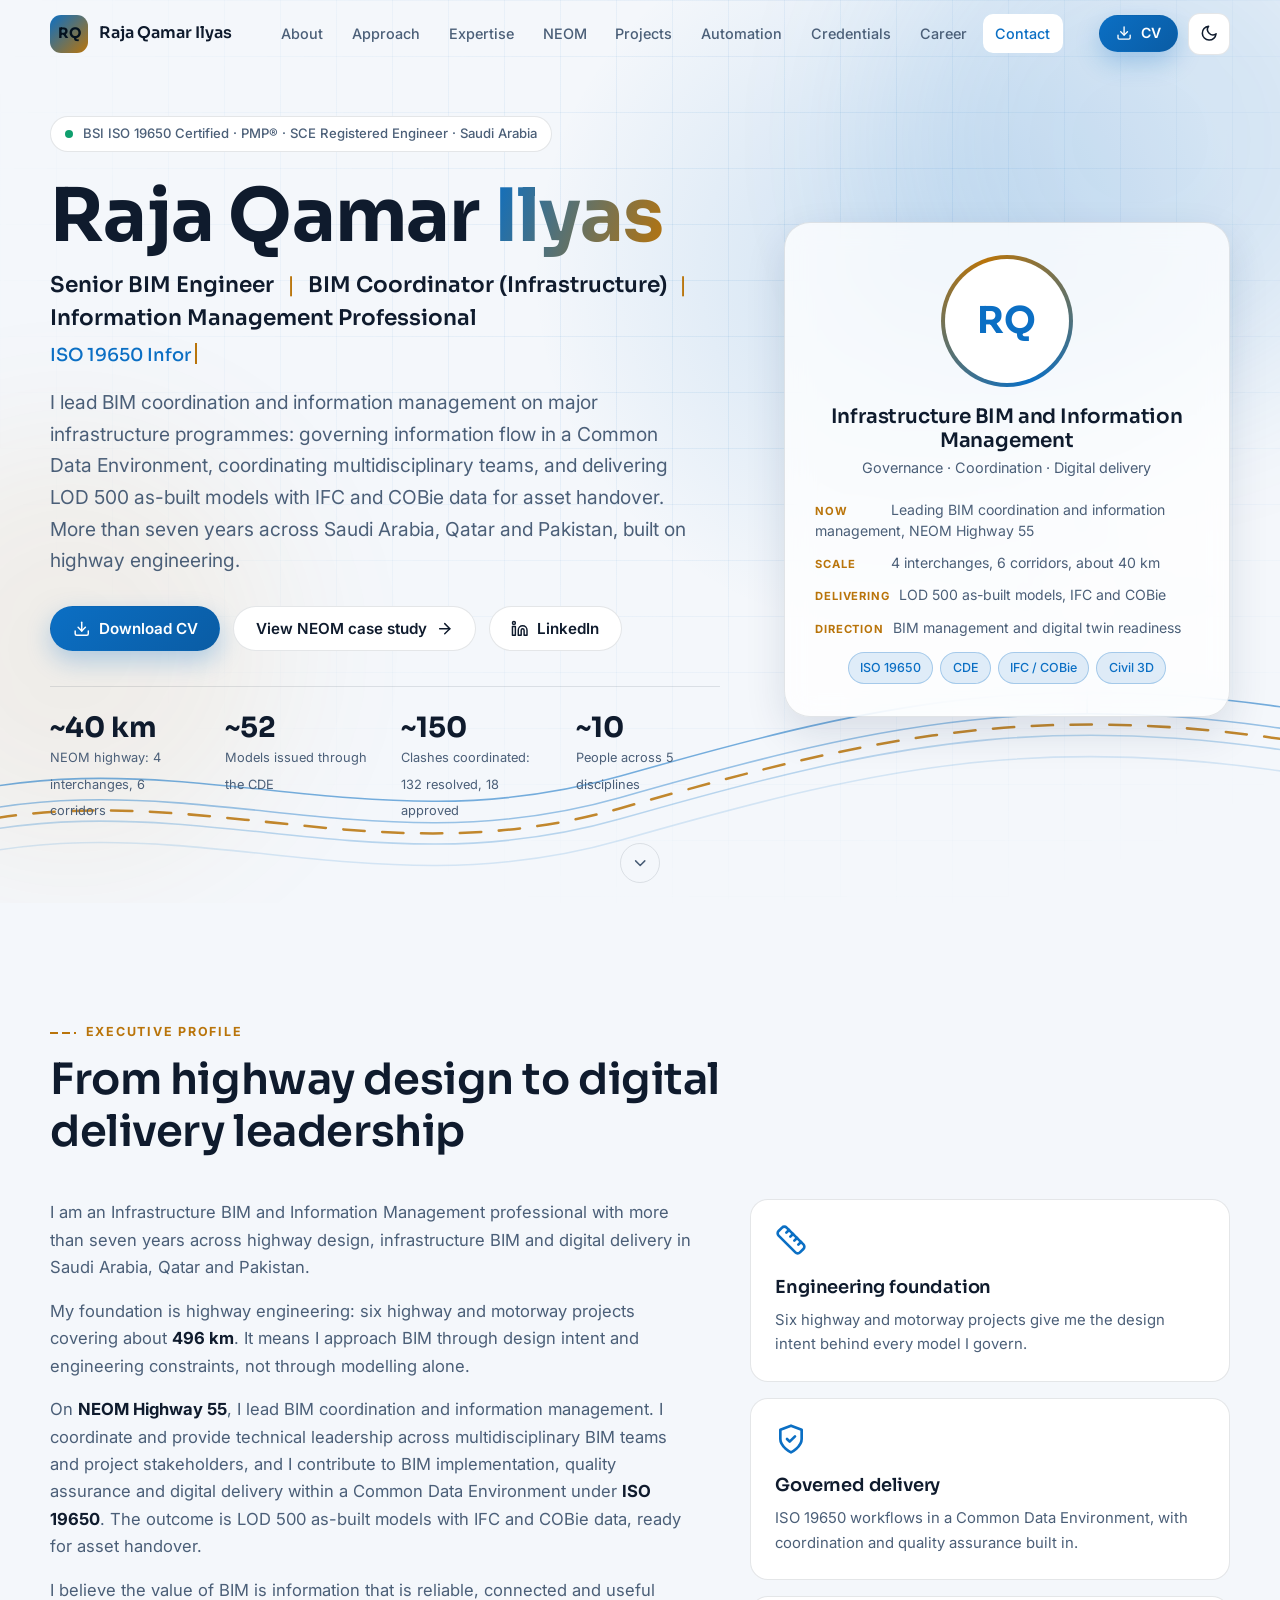
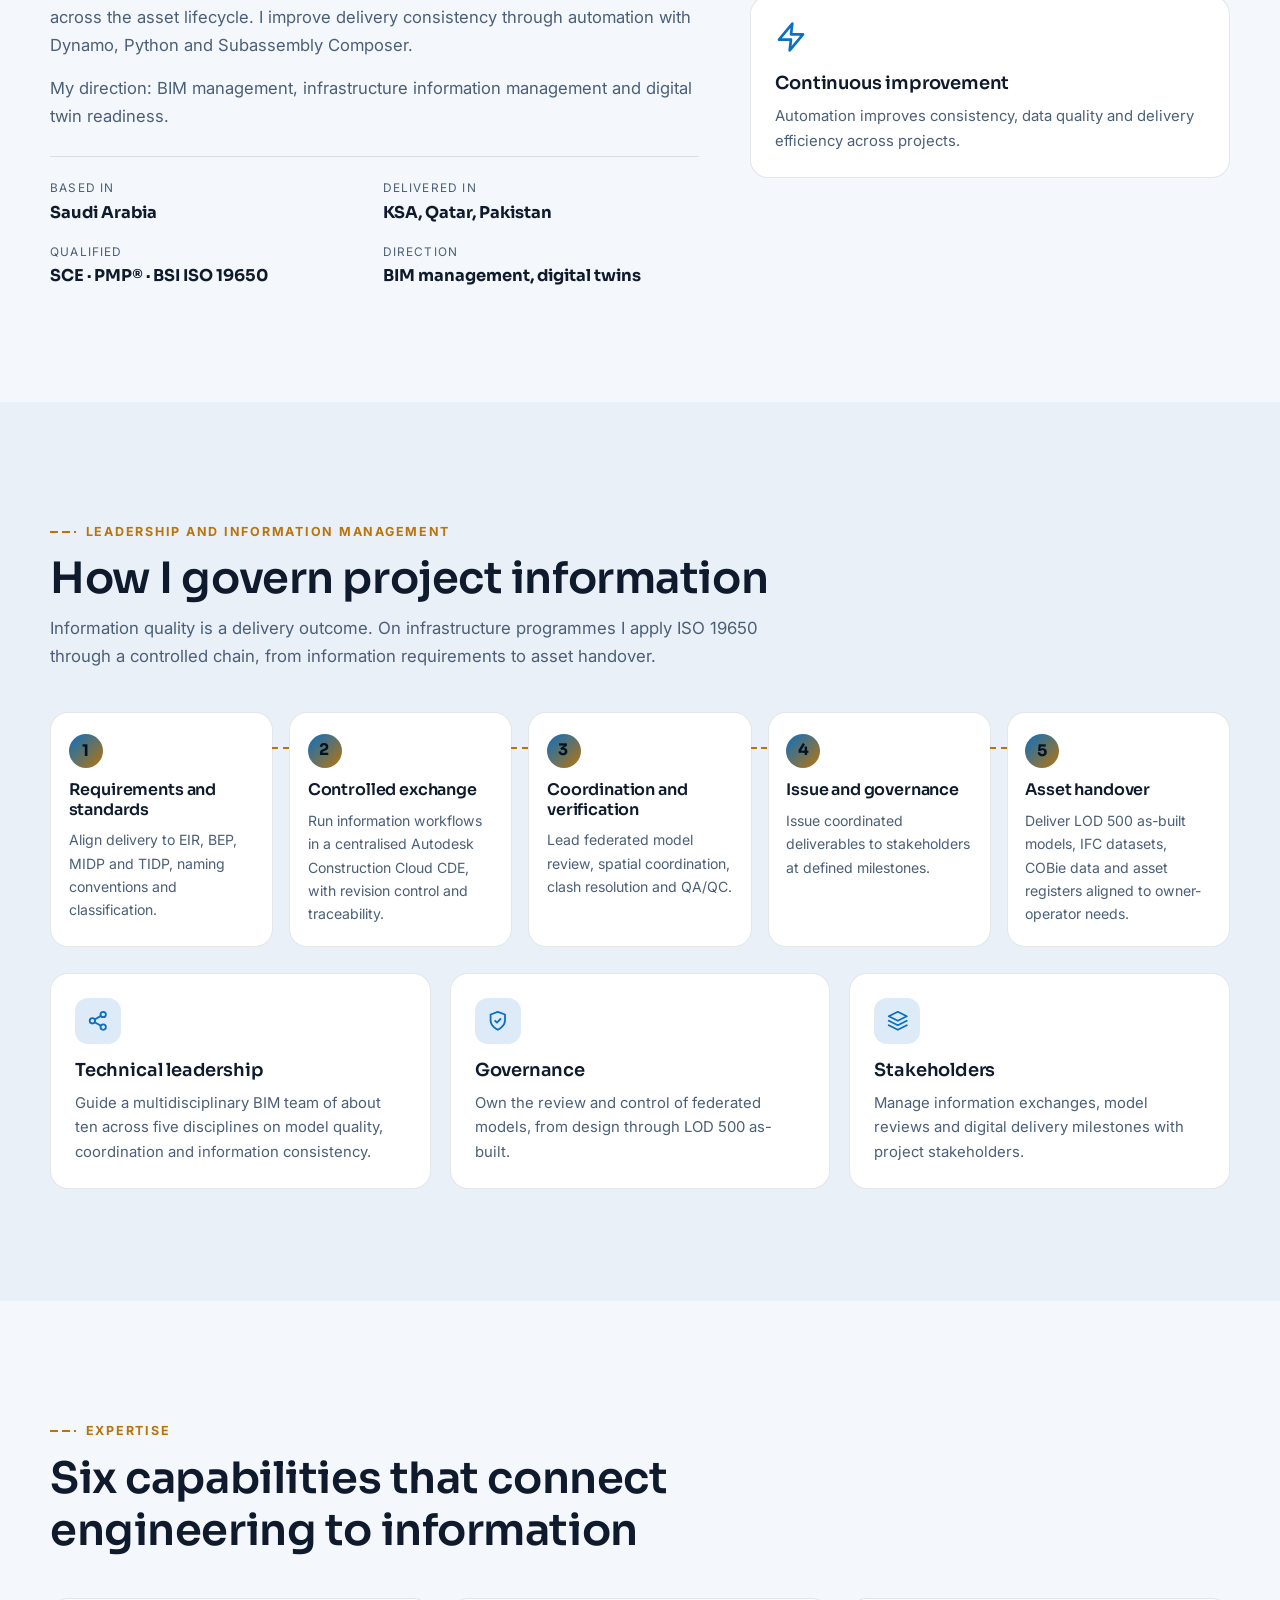
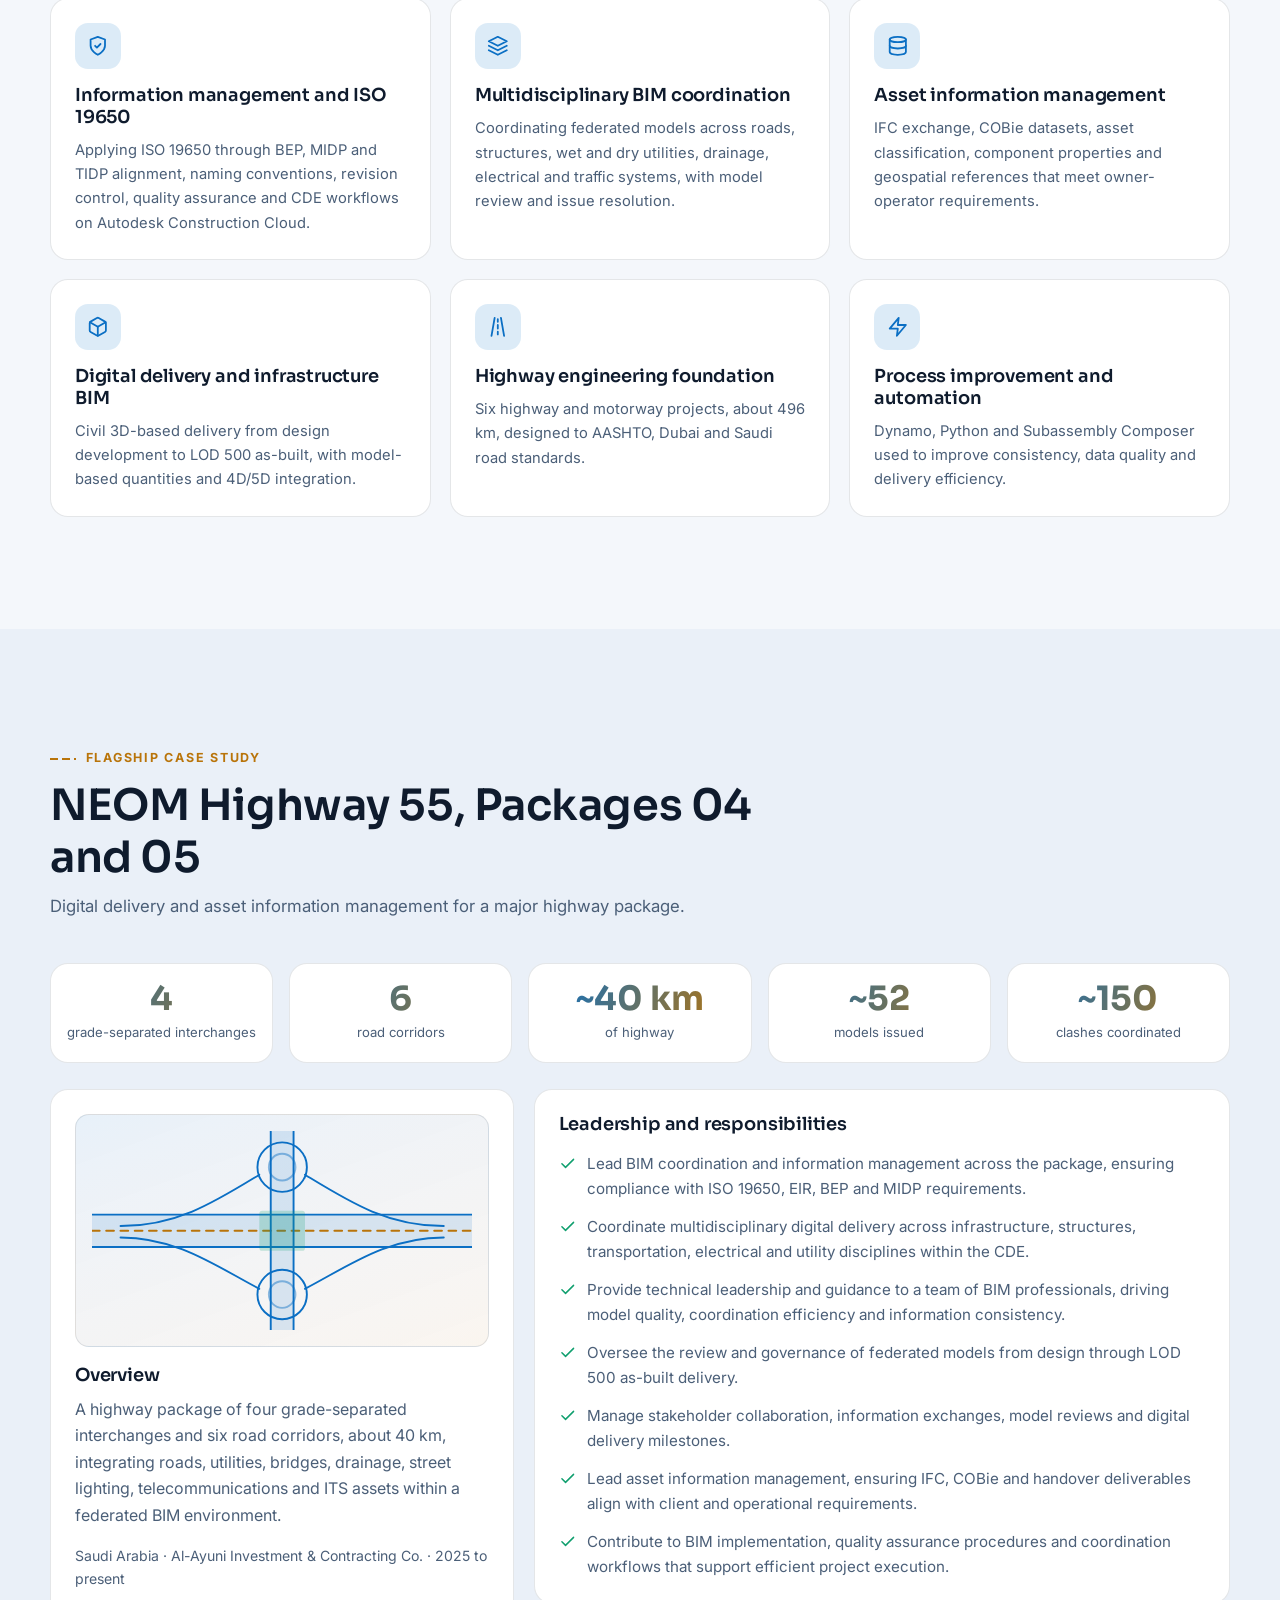
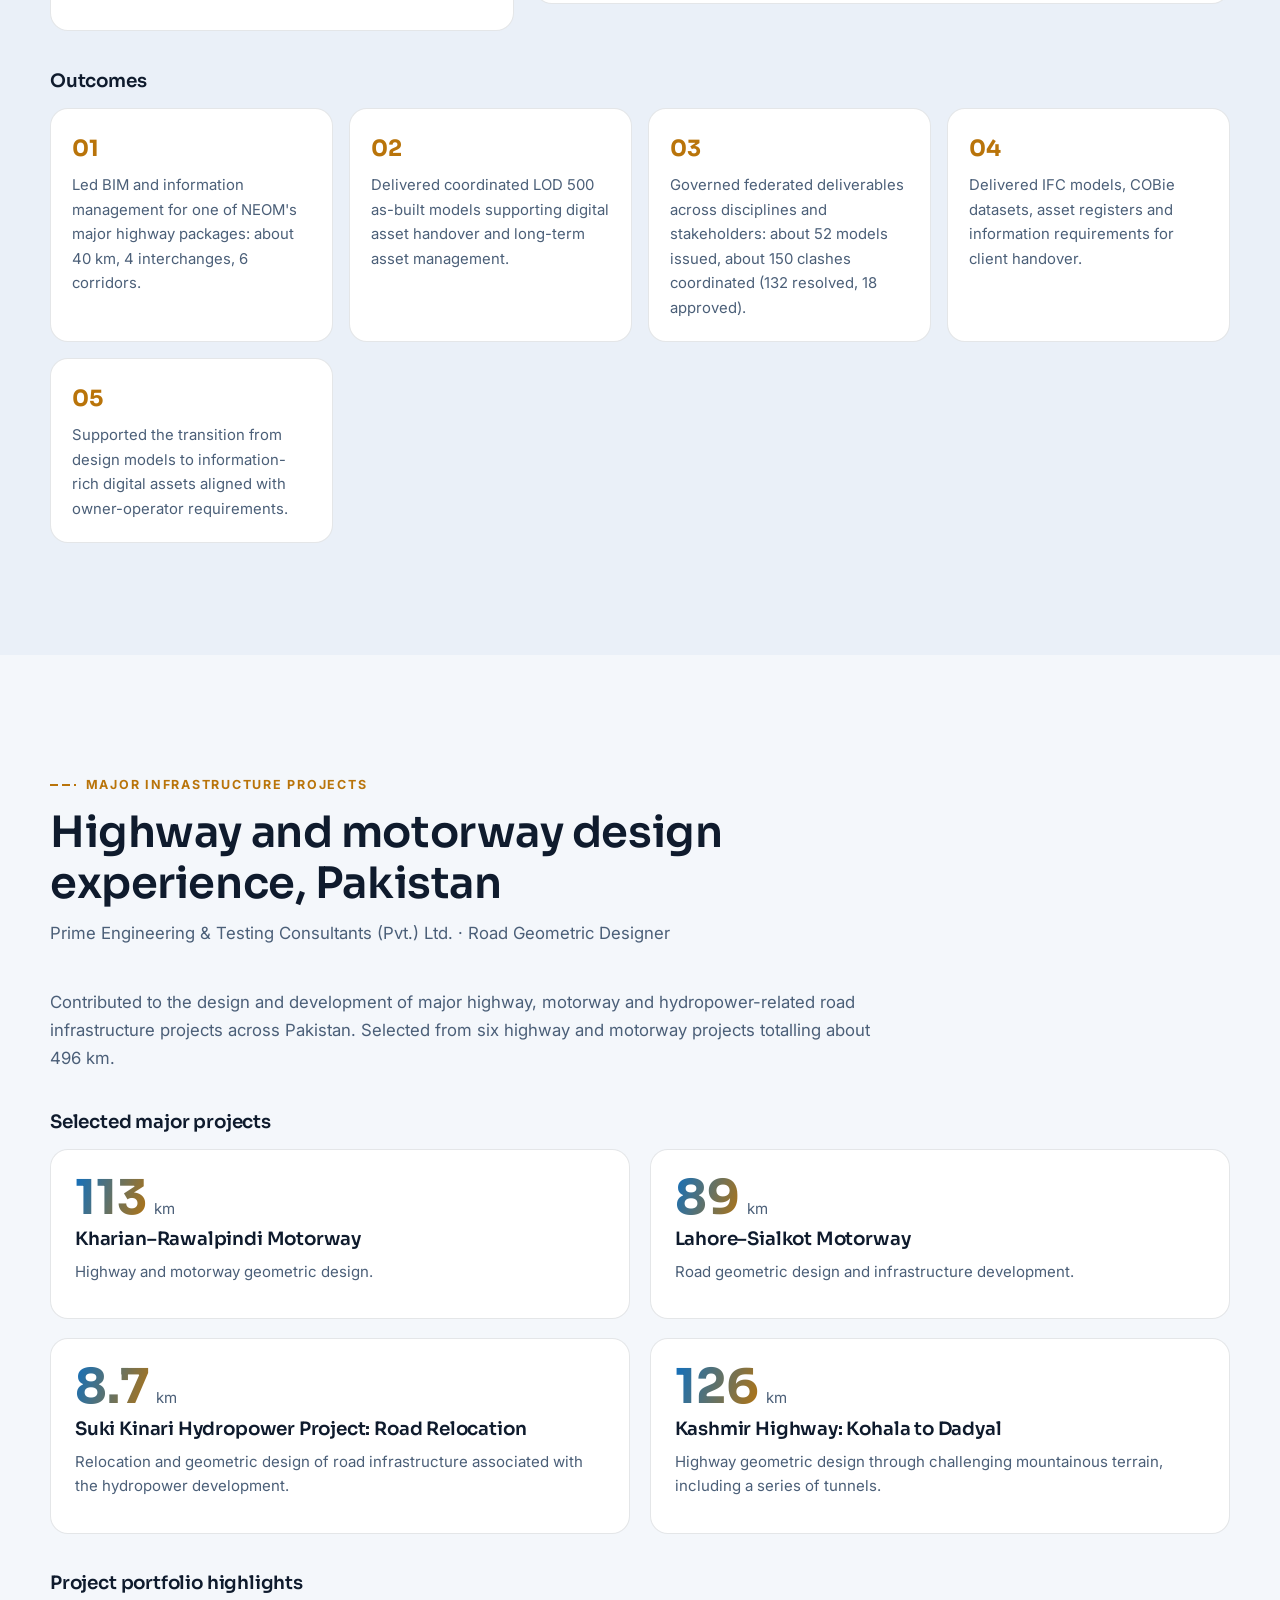
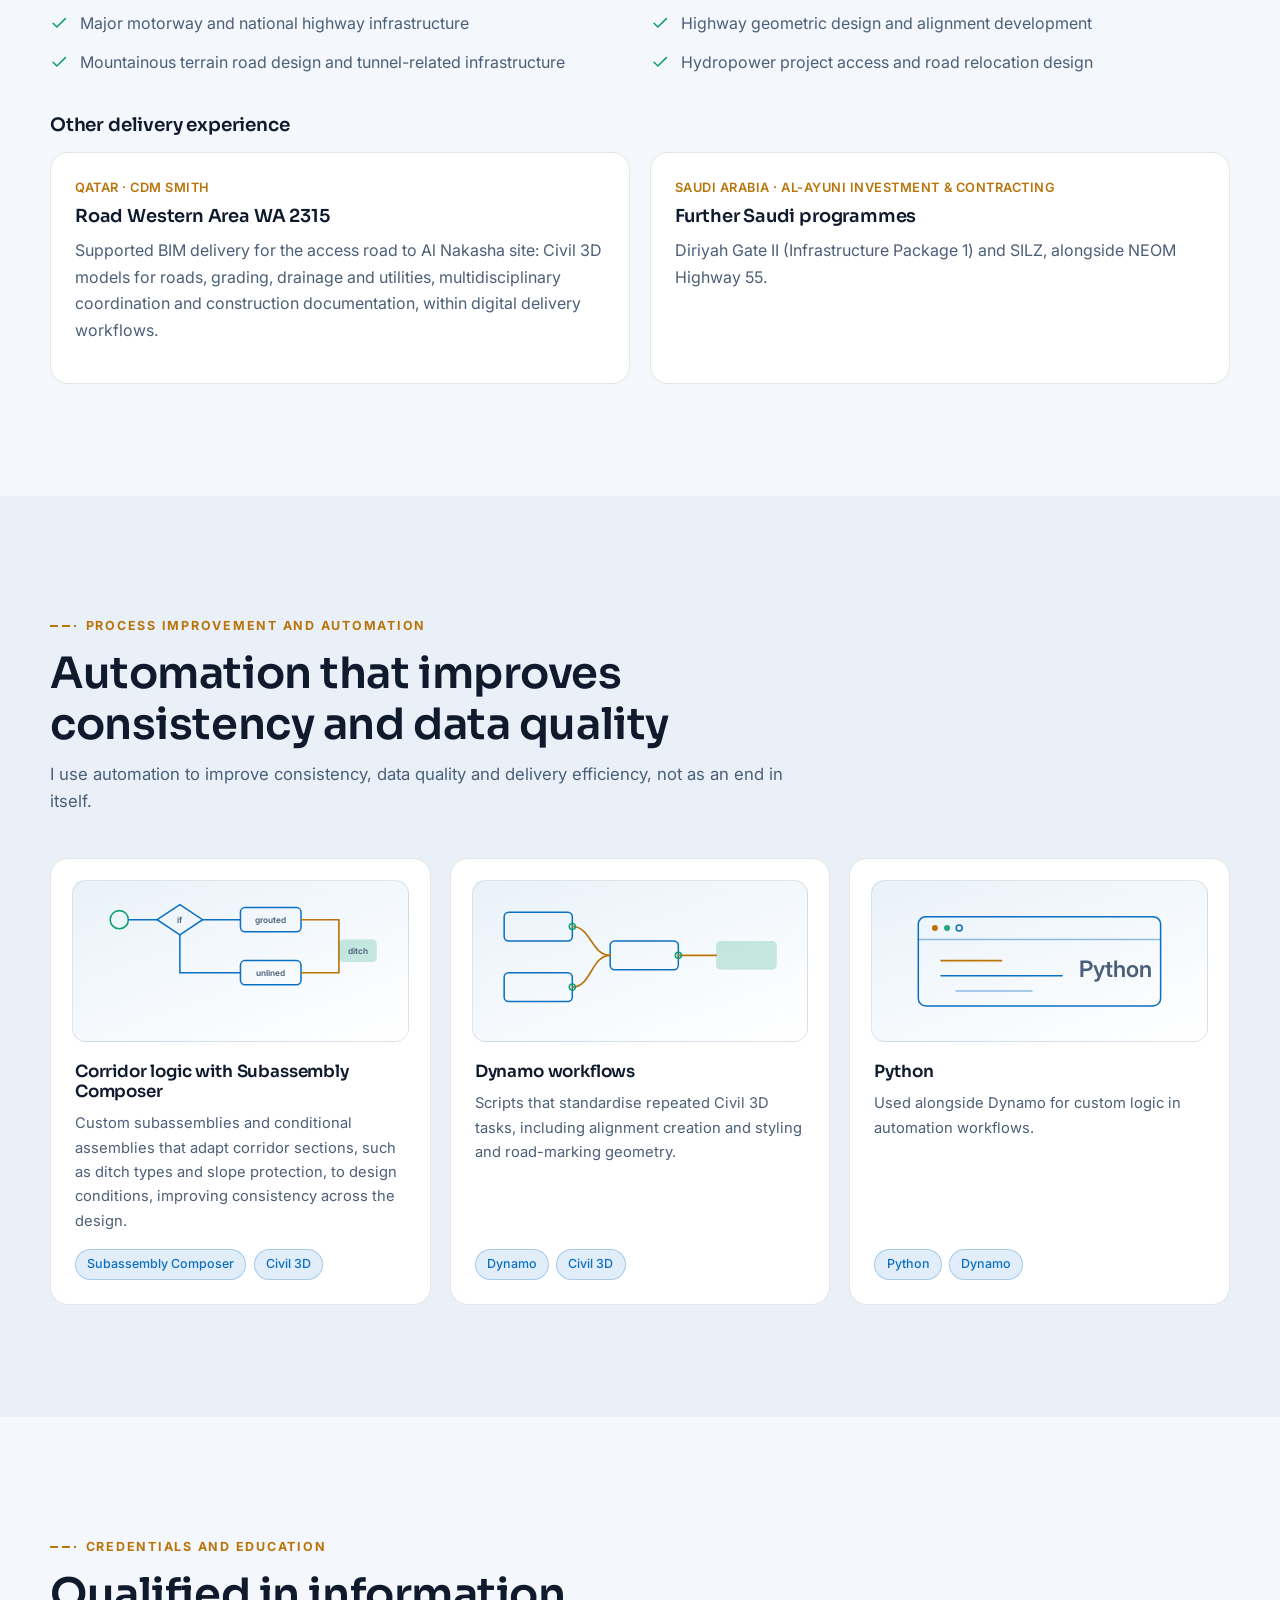
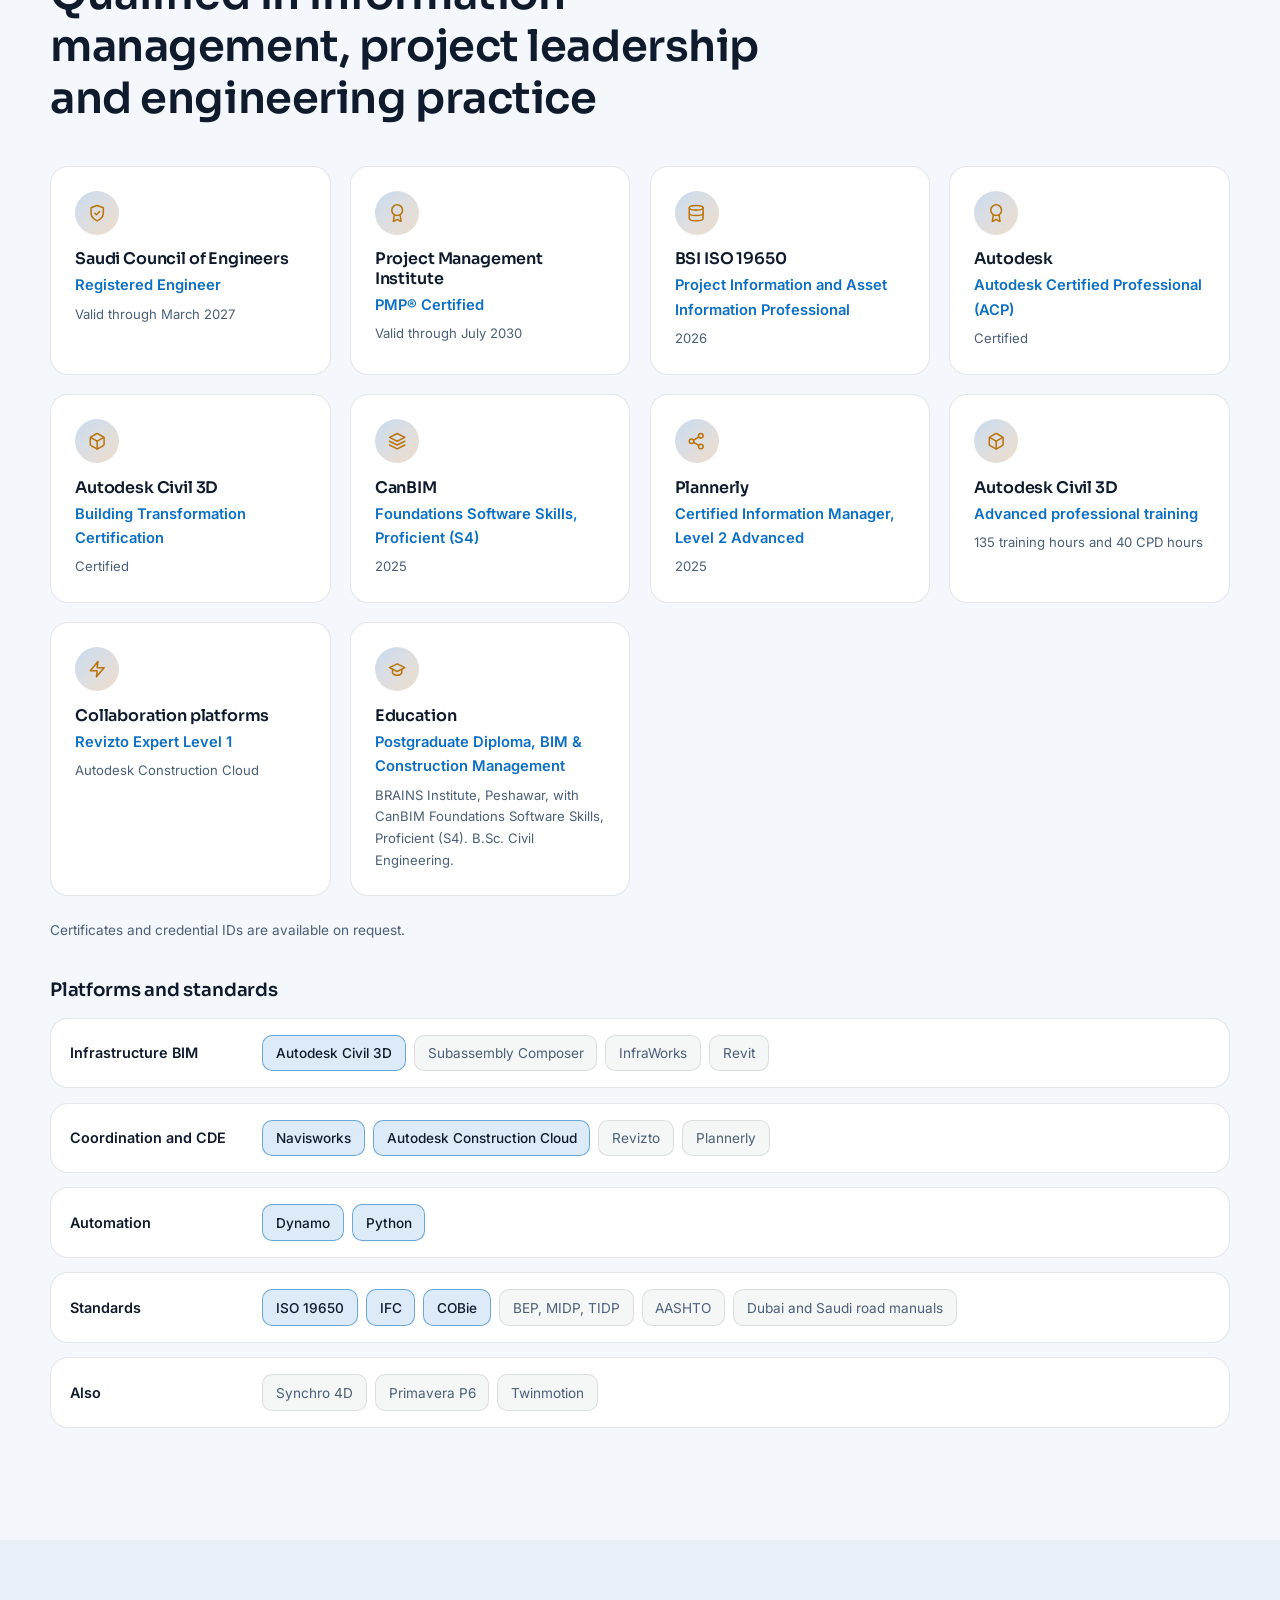
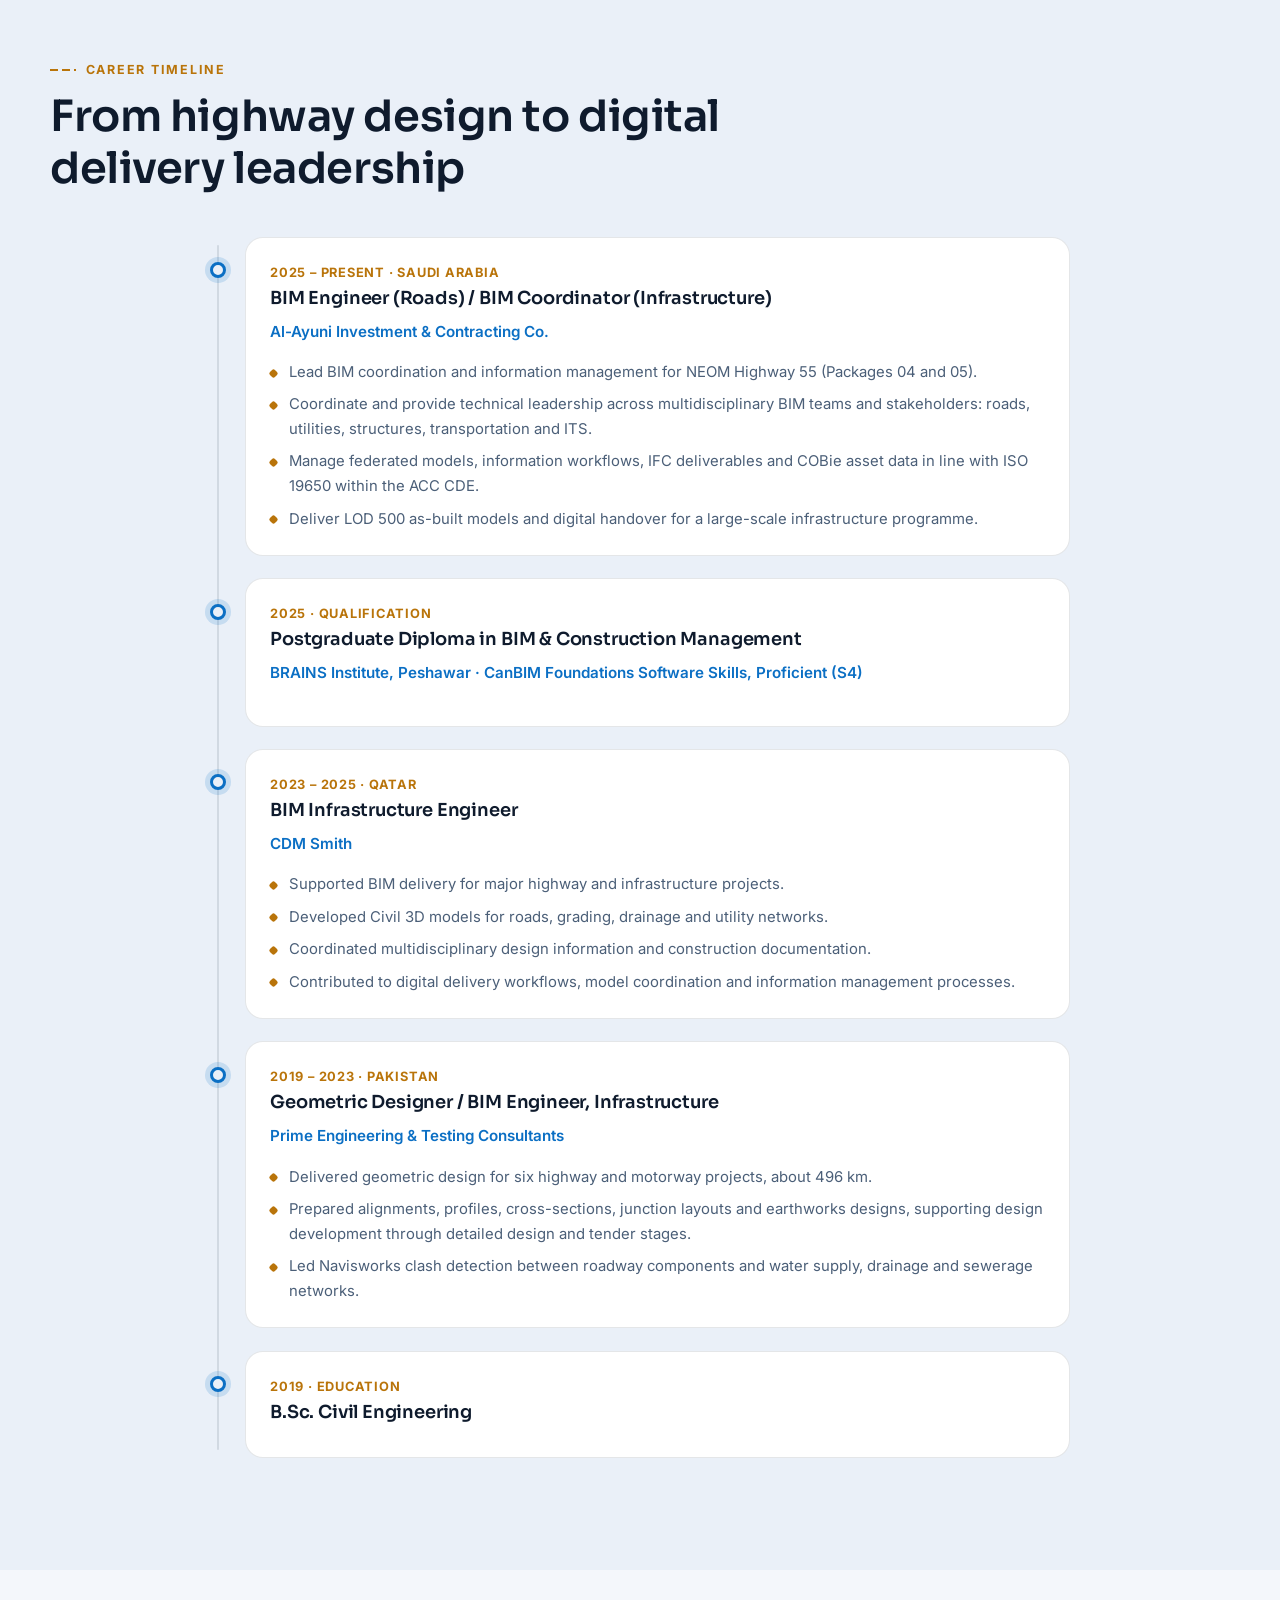
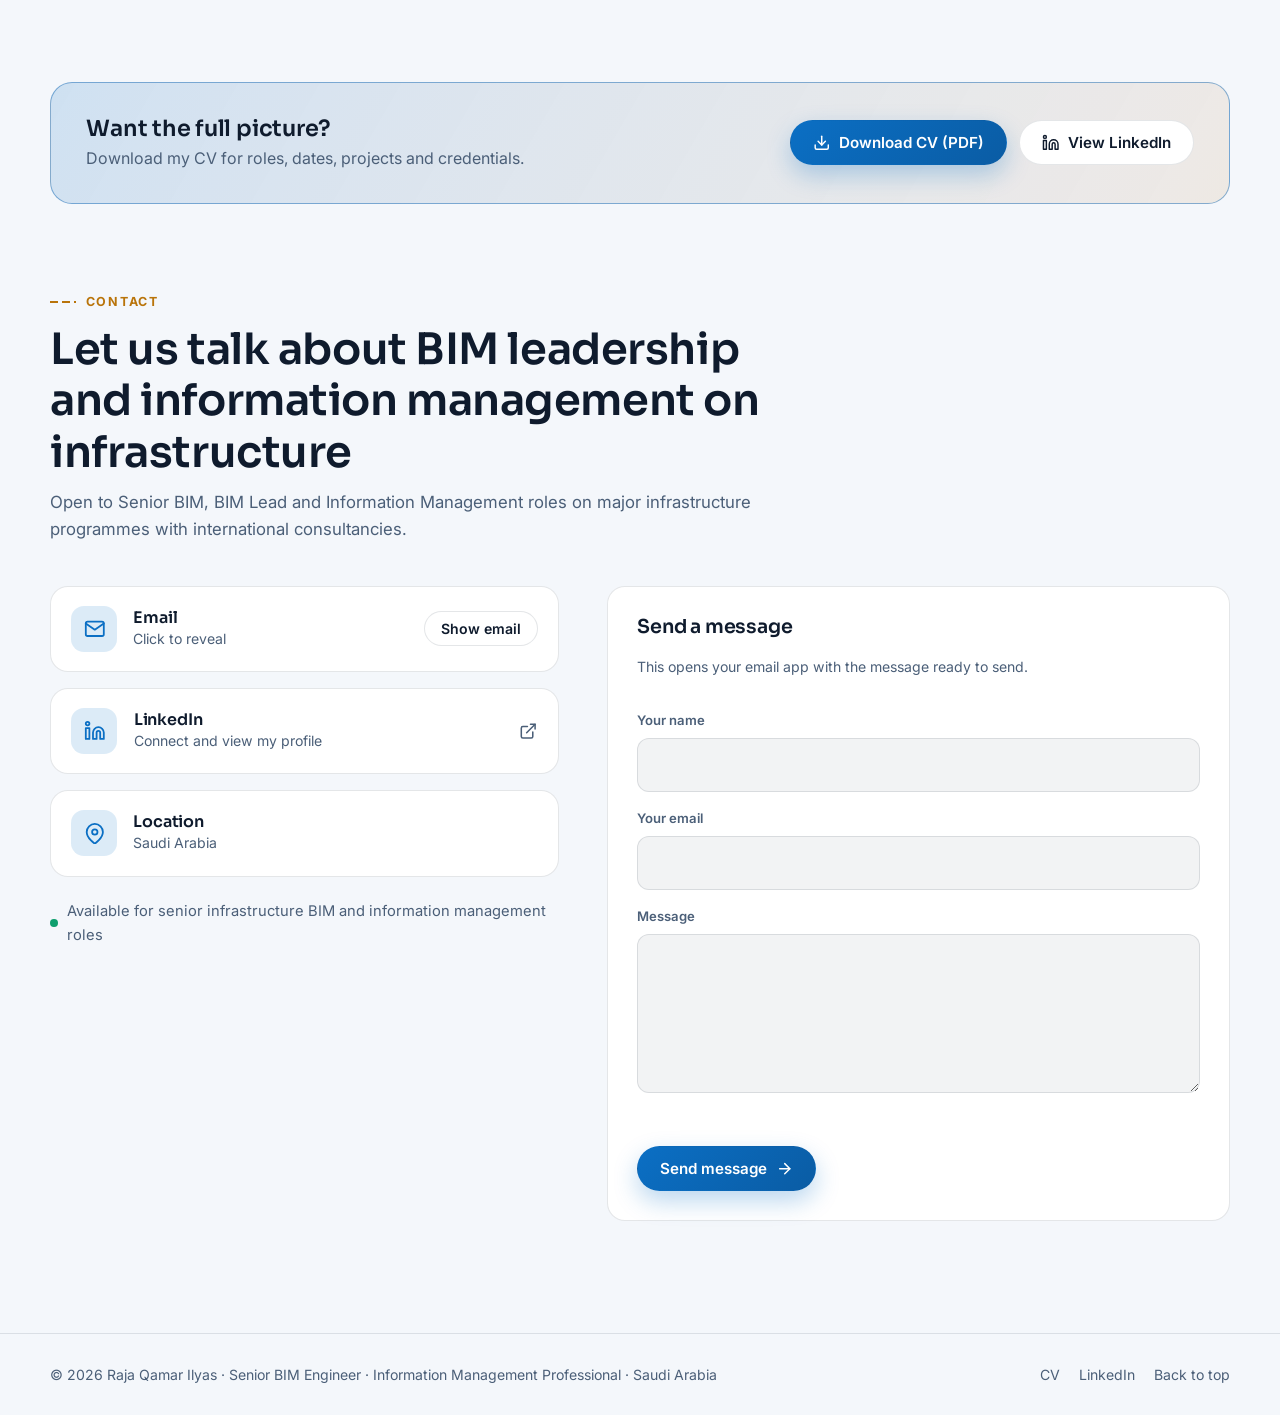
==== index.html @ efa4e4c2 "Add files via upload" ====
<!DOCTYPE html>
<html lang="en" data-theme="dark">
<head>
  <meta charset="utf-8">
  <meta name="viewport" content="width=device-width, initial-scale=1">
  <title>Raja Qamar Ilyas | Senior BIM Engineer, Information Management</title>
  <meta name="description" content="Senior BIM Engineer and Information Management professional in Saudi Arabia. ISO 19650, BIM coordination and digital delivery for major infrastructure.">
  <meta name="author" content="Raja Qamar Ilyas">
  <meta name="robots" content="index, follow">
  <meta name="theme-color" content="#0a1220">
  <link rel="canonical" href="https://qamarbim1-cm.github.io/">
  <link rel="icon" type="image/svg+xml" href="assets/img/favicon.svg">

  <!-- Sharing previews for LinkedIn, WhatsApp, Google and X -->
  <meta property="og:type" content="website">
  <meta property="og:locale" content="en_GB">
  <meta property="og:url" content="https://qamarbim1-cm.github.io/">
  <meta property="og:image" content="https://qamarbim1-cm.github.io/assets/img/og-image.png">
  <meta property="og:image:width" content="1200">
  <meta property="og:image:height" content="630">
  <meta property="og:image:alt" content="Raja Qamar Ilyas, Senior BIM Engineer and Information Management Professional">
  <meta property="og:title" content="Raja Qamar Ilyas | Senior BIM Engineer and Information Management Professional">
  <meta property="og:description" content="ISO 19650 information management, BIM coordination and digital delivery for major infrastructure, from design to LOD 500 asset handover.">
  <meta name="twitter:card" content="summary_large_image">
  <meta name="twitter:title" content="Raja Qamar Ilyas | Senior BIM Engineer">
  <meta name="twitter:description" content="Information management, BIM coordination and digital delivery for major infrastructure.">
  <meta name="twitter:image" content="https://qamarbim1-cm.github.io/assets/img/og-image.png">

  <!-- Structured data for search engines -->
  <script type="application/ld+json">
  {
    "@context": "https://schema.org",
    "@type": "Person",
    "name": "Raja Qamar Ilyas",
    "url": "https://qamarbim1-cm.github.io/",
    "jobTitle": "Senior BIM Engineer and Information Management Professional",
    "description": "Senior BIM Engineer and Information Management professional delivering ISO 19650 information management, BIM coordination and asset information for major infrastructure.",
    "sameAs": ["https://www.linkedin.com/in/rajaqamarilyaspmpm/"],
    "address": { "@type": "PostalAddress", "addressCountry": "SA" },
    "knowsAbout": ["ISO 19650", "Information management", "BIM coordination", "Common Data Environment", "Asset information management", "IFC", "COBie", "Infrastructure BIM", "Civil 3D", "Highway engineering"],
    "alumniOf": { "@type": "CollegeOrUniversity", "name": "Preston University" }
  }
  </script>

  <!-- Theme is set before first paint to avoid a flash -->
  <script>
    (function () {
      try {
        var saved = localStorage.getItem('rqi-theme');
        var theme = saved || (window.matchMedia('(prefers-color-scheme: light)').matches ? 'light' : 'dark');
        document.documentElement.setAttribute('data-theme', theme);
        document.documentElement.classList.add('js');
        var m = document.querySelector('meta[name="theme-color"]');
        if (m) m.setAttribute('content', theme === 'light' ? '#f4f7fb' : '#0a1220');
      } catch (e) { document.documentElement.classList.add('js'); }
    })();
  </script>

  <link rel="preconnect" href="https://fonts.googleapis.com">
  <link rel="preconnect" href="https://fonts.gstatic.com" crossorigin>
  <link href="https://fonts.googleapis.com/css2?family=Inter:wght@400;500;600&family=Sora:wght@500;600;700&display=swap" rel="stylesheet">
  <link rel="stylesheet" href="css/style.css">
  <script src="js/main.js" defer></script>
  <noscript><style>.reveal{opacity:1!important;transform:none!important}</style></noscript>
</head>
<body>
<a class="skip-link" href="#main">Skip to main content</a>
<div class="scroll-progress" aria-hidden="true"><span id="scrollBar"></span></div>

<!-- Icon sprite: one place for every icon used on the page -->
<svg width="0" height="0" style="position:absolute" aria-hidden="true" focusable="false">
  <defs>
    <symbol id="i-download" viewBox="0 0 24 24"><path d="M21 15v4a2 2 0 0 1-2 2H5a2 2 0 0 1-2-2v-4"/><polyline points="7 10 12 15 17 10"/><line x1="12" y1="15" x2="12" y2="3"/></symbol>
    <symbol id="i-mail" viewBox="0 0 24 24"><path d="M4 4h16a2 2 0 0 1 2 2v12a2 2 0 0 1-2 2H4a2 2 0 0 1-2-2V6a2 2 0 0 1 2-2z"/><polyline points="22,6 12,13 2,6"/></symbol>
    <symbol id="i-pin" viewBox="0 0 24 24"><path d="M21 10c0 7-9 13-9 13s-9-6-9-13a9 9 0 0 1 18 0z"/><circle cx="12" cy="10" r="3"/></symbol>
    <symbol id="i-sun" viewBox="0 0 24 24"><circle cx="12" cy="12" r="5"/><line x1="12" y1="1" x2="12" y2="3"/><line x1="12" y1="21" x2="12" y2="23"/><line x1="4.22" y1="4.22" x2="5.64" y2="5.64"/><line x1="18.36" y1="18.36" x2="19.78" y2="19.78"/><line x1="1" y1="12" x2="3" y2="12"/><line x1="21" y1="12" x2="23" y2="12"/><line x1="4.22" y1="19.78" x2="5.64" y2="18.36"/><line x1="18.36" y1="5.64" x2="19.78" y2="4.22"/></symbol>
    <symbol id="i-moon" viewBox="0 0 24 24"><path d="M21 12.79A9 9 0 1 1 11.21 3 7 7 0 0 0 21 12.79z"/></symbol>
    <symbol id="i-arrow" viewBox="0 0 24 24"><line x1="5" y1="12" x2="19" y2="12"/><polyline points="12 5 19 12 12 19"/></symbol>
    <symbol id="i-check" viewBox="0 0 24 24"><polyline points="20 6 9 17 4 12"/></symbol>
    <symbol id="i-external" viewBox="0 0 24 24"><path d="M18 13v6a2 2 0 0 1-2 2H5a2 2 0 0 1-2-2V8a2 2 0 0 1 2-2h6"/><polyline points="15 3 21 3 21 9"/><line x1="10" y1="14" x2="21" y2="3"/></symbol>
    <symbol id="i-copy" viewBox="0 0 24 24"><rect x="9" y="9" width="13" height="13" rx="2" ry="2"/><path d="M5 15H4a2 2 0 0 1-2-2V4a2 2 0 0 1 2-2h9a2 2 0 0 1 2 2v1"/></symbol>
    <symbol id="i-menu" viewBox="0 0 24 24"><line x1="3" y1="12" x2="21" y2="12"/><line x1="3" y1="6" x2="21" y2="6"/><line x1="3" y1="18" x2="21" y2="18"/></symbol>
    <symbol id="i-close" viewBox="0 0 24 24"><line x1="18" y1="6" x2="6" y2="18"/><line x1="6" y1="6" x2="18" y2="18"/></symbol>
    <symbol id="i-layers" viewBox="0 0 24 24"><polygon points="12 2 2 7 12 12 22 7 12 2"/><polyline points="2 17 12 22 22 17"/><polyline points="2 12 12 17 22 12"/></symbol>
    <symbol id="i-shield" viewBox="0 0 24 24"><path d="M12 22s8-4 8-10V5l-8-3-8 3v7c0 6 8 10 8 10z"/><polyline points="9 12 11 14 15 10"/></symbol>
    <symbol id="i-code" viewBox="0 0 24 24"><polyline points="16 18 22 12 16 6"/><polyline points="8 6 2 12 8 18"/></symbol>
    <symbol id="i-cube" viewBox="0 0 24 24"><path d="M21 16V8a2 2 0 0 0-1-1.73l-7-4a2 2 0 0 0-2 0l-7 4A2 2 0 0 0 3 8v8a2 2 0 0 0 1 1.73l7 4a2 2 0 0 0 2 0l7-4A2 2 0 0 0 21 16z"/><polyline points="3.27 6.96 12 12.01 20.73 6.96"/><line x1="12" y1="22.08" x2="12" y2="12"/></symbol>
    <symbol id="i-award" viewBox="0 0 24 24"><circle cx="12" cy="8" r="7"/><polyline points="8.21 13.89 7 23 12 20 17 23 15.79 13.88"/></symbol>
    <symbol id="i-network" viewBox="0 0 24 24"><circle cx="18" cy="5" r="3"/><circle cx="6" cy="12" r="3"/><circle cx="18" cy="19" r="3"/><line x1="8.59" y1="13.51" x2="15.42" y2="17.49"/><line x1="15.41" y1="6.51" x2="8.59" y2="10.49"/></symbol>
    <symbol id="i-database" viewBox="0 0 24 24"><ellipse cx="12" cy="5" rx="9" ry="3"/><path d="M21 12c0 1.66-4 3-9 3s-9-1.34-9-3"/><path d="M3 5v14c0 1.66 4 3 9 3s9-1.34 9-3V5"/></symbol>
    <symbol id="i-zap" viewBox="0 0 24 24"><polygon points="13 2 3 14 12 14 11 22 21 10 12 10 13 2"/></symbol>
    <symbol id="i-linkedin" viewBox="0 0 24 24"><path d="M16 8a6 6 0 0 1 6 6v7h-4v-7a2 2 0 0 0-2-2 2 2 0 0 0-2 2v7h-4v-7a6 6 0 0 1 6-6z"/><rect x="2" y="9" width="4" height="12"/><circle cx="4" cy="4" r="2"/></symbol>
    <symbol id="i-road" viewBox="0 0 24 24"><path d="M5 22 8.5 2"/><path d="M19 22 15.5 2"/><path d="M12 3.5v3M12 10v4M12 17.5v3"/></symbol>
    <symbol id="i-grad" viewBox="0 0 24 24"><path d="M22 10 12 5 2 10l10 5z"/><path d="M6 12v5c0 1 3 3 6 3s6-2 6-3v-5"/></symbol>
    <symbol id="i-ruler" viewBox="0 0 24 24"><path d="M21.3 15.3a2.4 2.4 0 0 1 0 3.4l-2.6 2.6a2.4 2.4 0 0 1-3.4 0L2.7 8.7a2.4 2.4 0 0 1 0-3.4l2.6-2.6a2.4 2.4 0 0 1 3.4 0z"/><path d="m14.5 12.5 2-2"/><path d="m11.5 9.5 2-2"/><path d="m8.5 6.5 2-2"/><path d="m17.5 15.5 2-2"/></symbol>
    <symbol id="i-chevron" viewBox="0 0 24 24"><polyline points="6 9 12 15 18 9"/></symbol>
  </defs>
</svg>

<!-- ============================= HEADER ============================= -->
<header class="site-header" id="top">
  <div class="container nav">
    <a class="brand" href="#home" aria-label="Raja Qamar Ilyas, home">
      <span class="brand-mark" aria-hidden="true">RQ</span>
      <span class="brand-name">Raja Qamar Ilyas</span>
    </a>
    <nav class="nav-links" id="navLinks" aria-label="Main navigation">
      <a href="#about">About</a>
      <a href="#approach">Approach</a>
      <a href="#expertise">Expertise</a>
      <a href="#neom">NEOM</a>
      <a href="#projects">Projects</a>
      <a href="#automation">Automation</a>
      <a href="#credentials">Credentials</a>
      <a href="#career">Career</a>
      <a href="#contact">Contact</a>
    </nav>
    <div class="nav-actions">
      <a class="btn btn-sm btn-primary hide-sm" href="assets/cv/Raja_Qamar_Ilyas_CV.pdf" download>
        <svg class="ico" aria-hidden="true"><use href="#i-download"/></svg> CV
      </a>
      <button class="icon-btn" id="themeToggle" type="button" aria-label="Switch to light theme" aria-pressed="false">
        <svg class="ico ico-moon" aria-hidden="true"><use href="#i-moon"/></svg>
        <svg class="ico ico-sun" aria-hidden="true"><use href="#i-sun"/></svg>
      </button>
      <button class="icon-btn menu-btn" id="menuToggle" type="button" aria-label="Open menu" aria-expanded="false" aria-controls="navLinks">
        <svg class="ico ico-menu" aria-hidden="true"><use href="#i-menu"/></svg>
        <svg class="ico ico-close" aria-hidden="true"><use href="#i-close"/></svg>
      </button>
    </div>
  </div>
</header>

<main id="main">

<!-- ============================= HERO ============================= -->
<section class="hero" id="home">
  <div class="hero-bg" aria-hidden="true">
    <span class="glow glow-1"></span>
    <span class="glow glow-2"></span>
    <span class="blueprint"></span>
    <svg class="road-art" viewBox="0 0 1440 520" preserveAspectRatio="xMidYMax slice" focusable="false">
      <g fill="none" stroke-linecap="round">
        <path class="aln a1" d="M-60 430 C 220 330, 420 470, 700 390 S 1160 270, 1500 340"/>
        <path class="aln a2" d="M-60 452 C 220 352, 420 492, 700 412 S 1160 292, 1500 362"/>
        <path class="aln a3" d="M-60 474 C 220 374, 420 514, 700 434 S 1160 314, 1500 384"/>
        <path class="aln a4" d="M-60 496 C 220 396, 420 536, 700 456 S 1160 336, 1500 406"/>
        <path class="aln-center" d="M-60 463 C 220 363, 420 503, 700 423 S 1160 303, 1500 373"/>
      </g>
      <g fill="none" class="rbt" transform="translate(1180 205)">
        <circle r="60"/><circle r="40" class="rbt-in"/>
        <path d="M0 -60 V -120 M60 0 H 130 M0 60 V 120 M-60 0 H -130"/>
      </g>
    </svg>
  </div>

  <div class="container hero-grid">
    <div class="hero-copy">
      <p class="eyebrow reveal"><span class="dot"></span> BSI ISO 19650 Certified &middot; PMP&reg; &middot; SCE Registered Engineer &middot; Saudi Arabia</p>
      <h1 class="reveal" data-delay="1">Raja Qamar <span class="grad">Ilyas</span></h1>
      <p class="title-line reveal" data-delay="2">
        <span>Senior BIM Engineer</span><span class="sep" aria-hidden="true">|</span>
        <span>BIM Coordinator (Infrastructure)</span><span class="sep" aria-hidden="true">|</span>
        <span>Information Management Professional</span>
      </p>
      <p class="focus-line reveal" data-delay="2"><span id="typed">ISO 19650 Information Management</span><span class="caret" aria-hidden="true"></span></p>
      <p class="lead reveal" data-delay="3">I lead BIM coordination and information management on major infrastructure programmes: governing information flow in a Common Data Environment, coordinating multidisciplinary teams, and delivering LOD 500 as-built models with IFC and COBie data for asset handover. More than seven years across Saudi Arabia, Qatar and Pakistan, built on highway engineering.</p>
      <div class="cta-row reveal" data-delay="4">
        <a class="btn btn-primary" href="assets/cv/Raja_Qamar_Ilyas_CV.pdf" download>
          <svg class="ico" aria-hidden="true"><use href="#i-download"/></svg> Download CV
        </a>
        <a class="btn btn-ghost" href="#neom">View NEOM case study <svg class="ico" aria-hidden="true"><use href="#i-arrow"/></svg></a>
        <a class="btn btn-ghost" href="https://www.linkedin.com/in/rajaqamarilyaspmpm/" target="_blank" rel="me noopener noreferrer">
          <svg class="ico" aria-hidden="true"><use href="#i-linkedin"/></svg> LinkedIn
        </a>
      </div>
      <ul class="hero-stats reveal" data-delay="5">
        <li><strong data-count="40" data-prefix="~" data-suffix=" km">~40 km</strong><span>NEOM highway: 4 interchanges, 6 corridors</span></li>
        <li><strong data-count="52" data-prefix="~">~52</strong><span>Models issued through the CDE</span></li>
        <li><strong data-count="150" data-prefix="~">~150</strong><span>Clashes coordinated: 132 resolved, 18 approved</span></li>
        <li><strong data-count="10" data-prefix="~">~10</strong><span>People across 5 disciplines</span></li>
      </ul>
    </div>

    <aside class="hero-card reveal" data-delay="3" aria-label="Profile snapshot">
      <div class="avatar">
        <span class="monogram" aria-hidden="true">RQ</span>
        <!-- Optional: add assets/img/profile.jpg and it replaces the monogram automatically -->
        <img src="assets/img/profile.jpg" alt="Portrait of Raja Qamar Ilyas" width="160" height="160" loading="lazy" decoding="async" onerror="this.remove()">
      </div>
      <h2 class="card-name">Infrastructure BIM and Information Management</h2>
      <p class="card-sub">Governance &middot; Coordination &middot; Digital delivery</p>
      <ul class="snap-list">
        <li><span class="snap-label">Now</span> Leading BIM coordination and information management, NEOM Highway 55</li>
        <li><span class="snap-label">Scale</span> 4 interchanges, 6 corridors, about 40 km</li>
        <li><span class="snap-label">Delivering</span> LOD 500 as-built models, IFC and COBie</li>
        <li><span class="snap-label">Direction</span> BIM management and digital twin readiness</li>
      </ul>
      <div class="chip-row">
        <span class="chip">ISO 19650</span><span class="chip">CDE</span><span class="chip">IFC / COBie</span><span class="chip">Civil 3D</span>
      </div>
    </aside>
  </div>

  <a class="scroll-hint" href="#about" aria-label="Scroll to About"><svg class="ico" aria-hidden="true"><use href="#i-chevron"/></svg></a>
</section>

<!-- ============================= ABOUT ============================= -->
<section class="section" id="about">
  <div class="container">
    <header class="section-head reveal">
      <p class="kicker">Executive profile</p>
      <h2>From highway design to digital delivery leadership</h2>
    </header>
    <div class="about-grid">
      <div class="about-text reveal">
        <p>I am an Infrastructure BIM and Information Management professional with more than seven years across highway design, infrastructure BIM and digital delivery in Saudi Arabia, Qatar and Pakistan.</p>
        <p>My foundation is highway engineering: six highway and motorway projects covering about <strong>496 km</strong>. It means I approach BIM through design intent and engineering constraints, not through modelling alone.</p>
        <p>On <strong>NEOM Highway 55</strong>, I lead BIM coordination and information management. I coordinate and provide technical leadership across multidisciplinary BIM teams and project stakeholders, and I contribute to BIM implementation, quality assurance and digital delivery within a Common Data Environment under <strong>ISO 19650</strong>. The outcome is LOD 500 as-built models with IFC and COBie data, ready for asset handover.</p>
        <p>I believe the value of BIM is information that is reliable, connected and useful across the asset lifecycle. I improve delivery consistency through automation with Dynamo, Python and Subassembly Composer.</p>
        <p>My direction: BIM management, infrastructure information management and digital twin readiness.</p>
        <div class="about-facts">
          <div><span>Based in</span><strong>Saudi Arabia</strong></div>
          <div><span>Delivered in</span><strong>KSA, Qatar, Pakistan</strong></div>
          <div><span>Qualified</span><strong>SCE &middot; PMP&reg; &middot; BSI ISO 19650</strong></div>
          <div><span>Direction</span><strong>BIM management, digital twins</strong></div>
        </div>
      </div>
      <div class="about-cards">
        <article class="card value-card reveal" data-delay="1">
          <svg class="ico ico-lg" aria-hidden="true"><use href="#i-ruler"/></svg>
          <h3>Engineering foundation</h3>
          <p>Six highway and motorway projects give me the design intent behind every model I govern.</p>
        </article>
        <article class="card value-card reveal" data-delay="2">
          <svg class="ico ico-lg" aria-hidden="true"><use href="#i-shield"/></svg>
          <h3>Governed delivery</h3>
          <p>ISO 19650 workflows in a Common Data Environment, with coordination and quality assurance built in.</p>
        </article>
        <article class="card value-card reveal" data-delay="3">
          <svg class="ico ico-lg" aria-hidden="true"><use href="#i-zap"/></svg>
          <h3>Continuous improvement</h3>
          <p>Automation improves consistency, data quality and delivery efficiency across projects.</p>
        </article>
      </div>
    </div>
  </div>
</section>

<!-- ============================= APPROACH / GOVERNANCE ============================= -->
<section class="section section-alt" id="approach">
  <div class="container">
    <header class="section-head reveal">
      <p class="kicker">Leadership and information management</p>
      <h2>How I govern project information</h2>
      <p class="section-sub">Information quality is a delivery outcome. On infrastructure programmes I apply ISO 19650 through a controlled chain, from information requirements to asset handover.</p>
    </header>

    <ol class="chain">
      <li class="chain-step card reveal">
        <span class="chain-num">1</span>
        <h3>Requirements and standards</h3>
        <p>Align delivery to EIR, BEP, MIDP and TIDP, naming conventions and classification.</p>
      </li>
      <li class="chain-step card reveal" data-delay="1">
        <span class="chain-num">2</span>
        <h3>Controlled exchange</h3>
        <p>Run information workflows in a centralised Autodesk Construction Cloud CDE, with revision control and traceability.</p>
      </li>
      <li class="chain-step card reveal" data-delay="2">
        <span class="chain-num">3</span>
        <h3>Coordination and verification</h3>
        <p>Lead federated model review, spatial coordination, clash resolution and QA/QC.</p>
      </li>
      <li class="chain-step card reveal" data-delay="3">
        <span class="chain-num">4</span>
        <h3>Issue and governance</h3>
        <p>Issue coordinated deliverables to stakeholders at defined milestones.</p>
      </li>
      <li class="chain-step card reveal" data-delay="4">
        <span class="chain-num">5</span>
        <h3>Asset handover</h3>
        <p>Deliver LOD 500 as-built models, IFC datasets, COBie data and asset registers aligned to owner-operator needs.</p>
      </li>
    </ol>

    <div class="grid grid-3 lead-cards">
      <article class="card reveal">
        <span class="icon-wrap"><svg class="ico" aria-hidden="true"><use href="#i-network"/></svg></span>
        <h3>Technical leadership</h3>
        <p>Guide a multidisciplinary BIM team of about ten across five disciplines on model quality, coordination and information consistency.</p>
      </article>
      <article class="card reveal" data-delay="1">
        <span class="icon-wrap"><svg class="ico" aria-hidden="true"><use href="#i-shield"/></svg></span>
        <h3>Governance</h3>
        <p>Own the review and control of federated models, from design through LOD 500 as-built.</p>
      </article>
      <article class="card reveal" data-delay="2">
        <span class="icon-wrap"><svg class="ico" aria-hidden="true"><use href="#i-layers"/></svg></span>
        <h3>Stakeholders</h3>
        <p>Manage information exchanges, model reviews and digital delivery milestones with project stakeholders.</p>
      </article>
    </div>
  </div>
</section>

<!-- ============================= EXPERTISE ============================= -->
<section class="section" id="expertise">
  <div class="container">
    <header class="section-head reveal">
      <p class="kicker">Expertise</p>
      <h2>Six capabilities that connect engineering to information</h2>
    </header>
    <div class="grid grid-3">
      <article class="card exp-card reveal">
        <span class="icon-wrap"><svg class="ico" aria-hidden="true"><use href="#i-shield"/></svg></span>
        <h3>Information management and ISO 19650</h3>
        <p>Applying ISO 19650 through BEP, MIDP and TIDP alignment, naming conventions, revision control, quality assurance and CDE workflows on Autodesk Construction Cloud.</p>
      </article>
      <article class="card exp-card reveal" data-delay="1">
        <span class="icon-wrap"><svg class="ico" aria-hidden="true"><use href="#i-layers"/></svg></span>
        <h3>Multidisciplinary BIM coordination</h3>
        <p>Coordinating federated models across roads, structures, wet and dry utilities, drainage, electrical and traffic systems, with model review and issue resolution.</p>
      </article>
      <article class="card exp-card reveal" data-delay="2">
        <span class="icon-wrap"><svg class="ico" aria-hidden="true"><use href="#i-database"/></svg></span>
        <h3>Asset information management</h3>
        <p>IFC exchange, COBie datasets, asset classification, component properties and geospatial references that meet owner-operator requirements.</p>
      </article>
      <article class="card exp-card reveal">
        <span class="icon-wrap"><svg class="ico" aria-hidden="true"><use href="#i-cube"/></svg></span>
        <h3>Digital delivery and infrastructure BIM</h3>
        <p>Civil 3D-based delivery from design development to LOD 500 as-built, with model-based quantities and 4D/5D integration.</p>
      </article>
      <article class="card exp-card reveal" data-delay="1">
        <span class="icon-wrap"><svg class="ico" aria-hidden="true"><use href="#i-road"/></svg></span>
        <h3>Highway engineering foundation</h3>
        <p>Six highway and motorway projects, about 496 km, designed to AASHTO, Dubai and Saudi road standards.</p>
      </article>
      <article class="card exp-card reveal" data-delay="2">
        <span class="icon-wrap"><svg class="ico" aria-hidden="true"><use href="#i-zap"/></svg></span>
        <h3>Process improvement and automation</h3>
        <p>Dynamo, Python and Subassembly Composer used to improve consistency, data quality and delivery efficiency.</p>
      </article>
    </div>
  </div>
</section>

<!-- ============================= NEOM CASE STUDY ============================= -->
<section class="section section-alt" id="neom">
  <div class="container">
    <header class="section-head reveal">
      <p class="kicker">Flagship case study</p>
      <h2>NEOM Highway 55, Packages 04 and 05</h2>
      <p class="section-sub">Digital delivery and asset information management for a major highway package.</p>
    </header>

    <ul class="metric-bar reveal">
      <li><strong>4</strong><span>grade-separated interchanges</span></li>
      <li><strong>6</strong><span>road corridors</span></li>
      <li><strong>~40 km</strong><span>of highway</span></li>
      <li><strong>~52</strong><span>models issued</span></li>
      <li><strong>~150</strong><span>clashes coordinated</span></li>
    </ul>

    <div class="case-grid">
      <article class="card case-overview reveal">
        <div class="case-art" aria-hidden="true">
          <svg viewBox="0 0 400 210" focusable="false">
            <rect class="a-f" x="0" y="88" width="400" height="34" rx="2"/>
            <line class="a-s" x1="0" y1="88" x2="400" y2="88"/><line class="a-s" x1="0" y1="122" x2="400" y2="122"/>
            <line class="a-a dash" x1="0" y1="105" x2="400" y2="105"/>
            <rect class="a-f" x="188" y="0" width="24" height="210" rx="2"/>
            <line class="a-s" x1="188" y1="0" x2="188" y2="210"/><line class="a-s" x1="212" y1="0" x2="212" y2="210"/>
            <circle class="a-s" cx="200" cy="38" r="26"/><circle class="a-s soft" cx="200" cy="38" r="14"/>
            <circle class="a-s" cx="200" cy="172" r="26"/><circle class="a-s soft" cx="200" cy="172" r="14"/>
            <path class="a-s" d="M30 100 C 90 100, 130 74, 176 46"/><path class="a-s" d="M30 112 C 90 112, 130 142, 176 166"/>
            <path class="a-s" d="M370 100 C 310 100, 270 74, 224 46"/><path class="a-s" d="M370 112 C 310 112, 270 142, 224 166"/>
            <rect class="a-g-f" x="176" y="84" width="48" height="42" rx="3"/>
          </svg>
        </div>
        <h3>Overview</h3>
        <p>A highway package of four grade-separated interchanges and six road corridors, about 40 km, integrating roads, utilities, bridges, drainage, street lighting, telecommunications and ITS assets within a federated BIM environment.</p>
        <p class="muted small">Saudi Arabia &middot; Al-Ayuni Investment &amp; Contracting Co. &middot; 2025 to present</p>
      </article>

      <article class="card case-resp reveal" data-delay="1">
        <h3>Leadership and responsibilities</h3>
        <ul class="check-list">
          <li><svg class="ico" aria-hidden="true"><use href="#i-check"/></svg> Lead BIM coordination and information management across the package, ensuring compliance with ISO 19650, EIR, BEP and MIDP requirements.</li>
          <li><svg class="ico" aria-hidden="true"><use href="#i-check"/></svg> Coordinate multidisciplinary digital delivery across infrastructure, structures, transportation, electrical and utility disciplines within the CDE.</li>
          <li><svg class="ico" aria-hidden="true"><use href="#i-check"/></svg> Provide technical leadership and guidance to a team of BIM professionals, driving model quality, coordination efficiency and information consistency.</li>
          <li><svg class="ico" aria-hidden="true"><use href="#i-check"/></svg> Oversee the review and governance of federated models from design through LOD 500 as-built delivery.</li>
          <li><svg class="ico" aria-hidden="true"><use href="#i-check"/></svg> Manage stakeholder collaboration, information exchanges, model reviews and digital delivery milestones.</li>
          <li><svg class="ico" aria-hidden="true"><use href="#i-check"/></svg> Lead asset information management, ensuring IFC, COBie and handover deliverables align with client and operational requirements.</li>
          <li><svg class="ico" aria-hidden="true"><use href="#i-check"/></svg> Contribute to BIM implementation, quality assurance procedures and coordination workflows that support efficient project execution.</li>
        </ul>
      </article>
    </div>

    <h3 class="sub-head reveal">Outcomes</h3>
    <div class="outcome-grid">
      <article class="outcome reveal"><span class="outcome-n">01</span><p>Led BIM and information management for one of NEOM's major highway packages: about 40 km, 4 interchanges, 6 corridors.</p></article>
      <article class="outcome reveal" data-delay="1"><span class="outcome-n">02</span><p>Delivered coordinated LOD 500 as-built models supporting digital asset handover and long-term asset management.</p></article>
      <article class="outcome reveal" data-delay="2"><span class="outcome-n">03</span><p>Governed federated deliverables across disciplines and stakeholders: about 52 models issued, about 150 clashes coordinated (132 resolved, 18 approved).</p></article>
      <article class="outcome reveal" data-delay="3"><span class="outcome-n">04</span><p>Delivered IFC models, COBie datasets, asset registers and information requirements for client handover.</p></article>
      <article class="outcome reveal" data-delay="4"><span class="outcome-n">05</span><p>Supported the transition from design models to information-rich digital assets aligned with owner-operator requirements.</p></article>
    </div>
  </div>
</section>

<!-- ============================= PROJECTS ============================= -->
<section class="section" id="projects">
  <div class="container">
    <header class="section-head reveal">
      <p class="kicker">Major infrastructure projects</p>
      <h2>Highway and motorway design experience, Pakistan</h2>
      <p class="section-sub">Prime Engineering &amp; Testing Consultants (Pvt.) Ltd. &middot; Road Geometric Designer</p>
    </header>
    <p class="intro reveal">Contributed to the design and development of major highway, motorway and hydropower-related road infrastructure projects across Pakistan. Selected from six highway and motorway projects totalling about 496 km.</p>

    <h3 class="sub-head reveal">Selected major projects</h3>
    <div class="proj-grid">
      <article class="card proj-card reveal">
        <p class="proj-km"><strong>113</strong> km</p>
        <h3>Kharian&ndash;Rawalpindi Motorway</h3>
        <p>Highway and motorway geometric design.</p>
      </article>
      <article class="card proj-card reveal" data-delay="1">
        <p class="proj-km"><strong>89</strong> km</p>
        <h3>Lahore&ndash;Sialkot Motorway</h3>
        <p>Road geometric design and infrastructure development.</p>
      </article>
      <article class="card proj-card reveal" data-delay="2">
        <p class="proj-km"><strong>8.7</strong> km</p>
        <h3>Suki Kinari Hydropower Project: Road Relocation</h3>
        <p>Relocation and geometric design of road infrastructure associated with the hydropower development.</p>
      </article>
      <article class="card proj-card reveal" data-delay="3">
        <p class="proj-km"><strong>126</strong> km</p>
        <h3>Kashmir Highway: Kohala to Dadyal</h3>
        <p>Highway geometric design through challenging mountainous terrain, including a series of tunnels.</p>
      </article>
    </div>

    <h3 class="sub-head reveal">Project portfolio highlights</h3>
    <ul class="highlight-grid reveal">
      <li><svg class="ico" aria-hidden="true"><use href="#i-check"/></svg> Major motorway and national highway infrastructure</li>
      <li><svg class="ico" aria-hidden="true"><use href="#i-check"/></svg> Highway geometric design and alignment development</li>
      <li><svg class="ico" aria-hidden="true"><use href="#i-check"/></svg> Mountainous terrain road design and tunnel-related infrastructure</li>
      <li><svg class="ico" aria-hidden="true"><use href="#i-check"/></svg> Hydropower project access and road relocation design</li>
    </ul>

    <h3 class="sub-head reveal">Other delivery experience</h3>
    <div class="grid grid-2">
      <article class="card reveal">
        <p class="project-loc">Qatar &middot; CDM Smith</p>
        <h3>Road Western Area WA 2315</h3>
        <p class="muted">Supported BIM delivery for the access road to Al Nakasha site: Civil 3D models for roads, grading, drainage and utilities, multidisciplinary coordination and construction documentation, within digital delivery workflows.</p>
      </article>
      <article class="card reveal" data-delay="1">
        <p class="project-loc">Saudi Arabia &middot; Al-Ayuni Investment &amp; Contracting</p>
        <h3>Further Saudi programmes</h3>
        <p class="muted">Diriyah Gate II (Infrastructure Package 1) and SILZ, alongside NEOM Highway 55.</p>
      </article>
    </div>
  </div>
</section>

<!-- ============================= AUTOMATION ============================= -->
<section class="section section-alt" id="automation">
  <div class="container">
    <header class="section-head reveal">
      <p class="kicker">Process improvement and automation</p>
      <h2>Automation that improves consistency and data quality</h2>
      <p class="section-sub">I use automation to improve consistency, data quality and delivery efficiency, not as an end in itself.</p>
    </header>
    <div class="grid grid-3 auto-grid">
      <article class="card auto-card reveal">
        <div class="auto-art" aria-hidden="true">
          <svg viewBox="0 0 400 170" focusable="false">
            <circle class="a-g-s" cx="40" cy="30" r="12"/><path class="a-s" d="M52 30 H 90"/>
            <path class="a-s" d="M90 30 L 120 10 L 150 30 L 120 50 Z"/><text class="svg-t" x="120" y="34" text-anchor="middle">if</text>
            <path class="a-s" d="M150 30 H 200"/><rect class="a-s" x="200" y="14" width="80" height="32" rx="6"/><text class="svg-t" x="240" y="34" text-anchor="middle">grouted</text>
            <path class="a-s" d="M120 50 V 100 H 200"/><rect class="a-s" x="200" y="84" width="80" height="32" rx="6"/><text class="svg-t" x="240" y="104" text-anchor="middle">unlined</text>
            <path class="a-a" d="M280 30 H 330 V 100 H 280"/><rect class="a-g-f" x="330" y="56" width="50" height="30" rx="6"/><text class="svg-t" x="355" y="75" text-anchor="middle">ditch</text>
          </svg>
        </div>
        <h3>Corridor logic with Subassembly Composer</h3>
        <p>Custom subassemblies and conditional assemblies that adapt corridor sections, such as ditch types and slope protection, to design conditions, improving consistency across the design.</p>
        <div class="chip-row"><span class="chip">Subassembly Composer</span><span class="chip">Civil 3D</span></div>
      </article>

      <article class="card auto-card reveal" data-delay="1">
        <div class="auto-art" aria-hidden="true">
          <svg viewBox="0 0 400 170" focusable="false">
            <rect class="a-s" x="20" y="20" width="90" height="38" rx="6"/><rect class="a-s" x="20" y="100" width="90" height="38" rx="6"/>
            <rect class="a-s" x="160" y="58" width="90" height="38" rx="6"/><rect class="a-g-f" x="300" y="58" width="80" height="38" rx="6"/>
            <path class="a-a" d="M110 39 C 135 39, 135 77, 160 77"/><path class="a-a" d="M110 119 C 135 119, 135 77, 160 77"/><path class="a-a" d="M250 77 H 300"/>
            <circle class="a-g-s" cx="110" cy="39" r="4"/><circle class="a-g-s" cx="110" cy="119" r="4"/><circle class="a-g-s" cx="250" cy="77" r="4"/>
          </svg>
        </div>
        <h3>Dynamo workflows</h3>
        <p>Scripts that standardise repeated Civil 3D tasks, including alignment creation and styling and road-marking geometry.</p>
        <div class="chip-row"><span class="chip">Dynamo</span><span class="chip">Civil 3D</span></div>
      </article>

      <article class="card auto-card reveal" data-delay="2">
        <div class="auto-art" aria-hidden="true">
          <svg viewBox="0 0 400 170" focusable="false">
            <rect class="a-s" x="40" y="26" width="320" height="118" rx="10"/>
            <path class="a-s soft" d="M40 56 H 360"/>
            <circle class="a-a-f" cx="62" cy="41" r="4"/><circle class="a-g-f" cx="78" cy="41" r="4" style="opacity:.9"/><circle class="a-s" cx="94" cy="41" r="4"/>
            <path class="a-a" d="M70 84 H 150"/><path class="a-s" d="M70 104 H 230"/><path class="a-s soft" d="M90 124 H 190"/>
            <text class="svg-t" x="300" y="106" text-anchor="middle" style="font-size:30px">Python</text>
          </svg>
        </div>
        <h3>Python</h3>
        <p>Used alongside Dynamo for custom logic in automation workflows.</p>
        <div class="chip-row"><span class="chip">Python</span><span class="chip">Dynamo</span></div>
      </article>
    </div>
  </div>
</section>

<!-- ============================= CREDENTIALS ============================= -->
<section class="section" id="credentials">
  <div class="container">
    <header class="section-head reveal">
      <p class="kicker">Credentials and education</p>
      <h2>Qualified in information management, project leadership and engineering practice</h2>
    </header>
    <div class="cert-grid">
      <article class="card cert-card reveal">
        <span class="cert-badge"><svg class="ico" aria-hidden="true"><use href="#i-shield"/></svg></span>
        <h3>Saudi Council of Engineers</h3>
        <p class="cert-title">Registered Engineer</p>
        <p class="cert-meta">Valid through March 2027</p>
      </article>
      <article class="card cert-card reveal" data-delay="1">
        <span class="cert-badge"><svg class="ico" aria-hidden="true"><use href="#i-award"/></svg></span>
        <h3>Project Management Institute</h3>
        <p class="cert-title">PMP&reg; Certified</p>
        <p class="cert-meta">Valid through July 2030</p>
      </article>
      <article class="card cert-card reveal" data-delay="2">
        <span class="cert-badge"><svg class="ico" aria-hidden="true"><use href="#i-database"/></svg></span>
        <h3>BSI ISO 19650</h3>
        <p class="cert-title">Project Information and Asset Information Professional</p>
        <p class="cert-meta">2026</p>
      </article>
      <article class="card cert-card reveal" data-delay="3">
        <span class="cert-badge"><svg class="ico" aria-hidden="true"><use href="#i-award"/></svg></span>
        <h3>Autodesk</h3>
        <p class="cert-title">Autodesk Certified Professional (ACP)</p>
        <p class="cert-meta">Certified</p>
      </article>
      <article class="card cert-card reveal">
        <span class="cert-badge"><svg class="ico" aria-hidden="true"><use href="#i-cube"/></svg></span>
        <h3>Autodesk Civil 3D</h3>
        <p class="cert-title">Building Transformation Certification</p>
        <p class="cert-meta">Certified</p>
      </article>
      <article class="card cert-card reveal" data-delay="1">
        <span class="cert-badge"><svg class="ico" aria-hidden="true"><use href="#i-layers"/></svg></span>
        <h3>CanBIM</h3>
        <p class="cert-title">Foundations Software Skills, Proficient (S4)</p>
        <p class="cert-meta">2025</p>
      </article>
      <article class="card cert-card reveal" data-delay="2">
        <span class="cert-badge"><svg class="ico" aria-hidden="true"><use href="#i-network"/></svg></span>
        <h3>Plannerly</h3>
        <p class="cert-title">Certified Information Manager, Level 2 Advanced</p>
        <p class="cert-meta">2025</p>
      </article>
      <article class="card cert-card reveal" data-delay="3">
        <span class="cert-badge"><svg class="ico" aria-hidden="true"><use href="#i-cube"/></svg></span>
        <h3>Autodesk Civil 3D</h3>
        <p class="cert-title">Advanced professional training</p>
        <p class="cert-meta">135 training hours and 40 CPD hours</p>
      </article>
      <article class="card cert-card reveal">
        <span class="cert-badge"><svg class="ico" aria-hidden="true"><use href="#i-zap"/></svg></span>
        <h3>Collaboration platforms</h3>
        <p class="cert-title">Revizto Expert Level 1</p>
        <p class="cert-meta">Autodesk Construction Cloud</p>
      </article>
      <article class="card cert-card reveal" data-delay="1">
        <span class="cert-badge"><svg class="ico" aria-hidden="true"><use href="#i-grad"/></svg></span>
        <h3>Education</h3>
        <p class="cert-title">Postgraduate Diploma, BIM &amp; Construction Management</p>
        <p class="cert-meta">BRAINS Institute, Peshawar, with CanBIM Foundations Software Skills, Proficient (S4). B.Sc. Civil Engineering.</p>
      </article>
    </div>
    <p class="legend reveal">Certificates and credential IDs are available on request.</p>

    <h3 class="sub-head reveal">Platforms and standards</h3>
    <div class="platforms reveal">
      <div class="plat-row"><span>Infrastructure BIM</span><ul class="chips"><li class="core">Autodesk Civil 3D</li><li>Subassembly Composer</li><li>InfraWorks</li><li>Revit</li></ul></div>
      <div class="plat-row"><span>Coordination and CDE</span><ul class="chips"><li class="core">Navisworks</li><li class="core">Autodesk Construction Cloud</li><li>Revizto</li><li>Plannerly</li></ul></div>
      <div class="plat-row"><span>Automation</span><ul class="chips"><li class="core">Dynamo</li><li class="core">Python</li></ul></div>
      <div class="plat-row"><span>Standards</span><ul class="chips"><li class="core">ISO 19650</li><li class="core">IFC</li><li class="core">COBie</li><li>BEP, MIDP, TIDP</li><li>AASHTO</li><li>Dubai and Saudi road manuals</li></ul></div>
      <div class="plat-row"><span>Also</span><ul class="chips"><li>Synchro 4D</li><li>Primavera P6</li><li>Twinmotion</li></ul></div>
    </div>
  </div>
</section>

<!-- ============================= CAREER ============================= -->
<section class="section section-alt" id="career">
  <div class="container">
    <header class="section-head reveal">
      <p class="kicker">Career timeline</p>
      <h2>From highway design to digital delivery leadership</h2>
    </header>
    <div class="timeline-wrap" id="timeline">
      <span class="tl-line" aria-hidden="true"><span class="tl-progress" id="tlProgress"></span></span>
      <ol class="timeline">
        <li class="tl-item reveal">
          <span class="tl-dot" aria-hidden="true"></span>
          <div class="tl-card card">
            <p class="tl-date">2025 &ndash; Present &middot; Saudi Arabia</p>
            <h3>BIM Engineer (Roads) / BIM Coordinator (Infrastructure)</h3>
            <p class="tl-org">Al-Ayuni Investment &amp; Contracting Co.</p>
            <ul>
              <li>Lead BIM coordination and information management for NEOM Highway 55 (Packages 04 and 05).</li>
              <li>Coordinate and provide technical leadership across multidisciplinary BIM teams and stakeholders: roads, utilities, structures, transportation and ITS.</li>
              <li>Manage federated models, information workflows, IFC deliverables and COBie asset data in line with ISO 19650 within the ACC CDE.</li>
              <li>Deliver LOD 500 as-built models and digital handover for a large-scale infrastructure programme.</li>
            </ul>
          </div>
        </li>
        <li class="tl-item reveal">
          <span class="tl-dot" aria-hidden="true"></span>
          <div class="tl-card card">
            <p class="tl-date">2025 &middot; Qualification</p>
            <h3>Postgraduate Diploma in BIM &amp; Construction Management</h3>
            <p class="tl-org">BRAINS Institute, Peshawar &middot; CanBIM Foundations Software Skills, Proficient (S4)</p>
          </div>
        </li>
        <li class="tl-item reveal">
          <span class="tl-dot" aria-hidden="true"></span>
          <div class="tl-card card">
            <p class="tl-date">2023 &ndash; 2025 &middot; Qatar</p>
            <h3>BIM Infrastructure Engineer</h3>
            <p class="tl-org">CDM Smith</p>
            <ul>
              <li>Supported BIM delivery for major highway and infrastructure projects.</li>
              <li>Developed Civil 3D models for roads, grading, drainage and utility networks.</li>
              <li>Coordinated multidisciplinary design information and construction documentation.</li>
              <li>Contributed to digital delivery workflows, model coordination and information management processes.</li>
            </ul>
          </div>
        </li>
        <li class="tl-item reveal">
          <span class="tl-dot" aria-hidden="true"></span>
          <div class="tl-card card">
            <p class="tl-date">2019 &ndash; 2023 &middot; Pakistan</p>
            <h3>Geometric Designer / BIM Engineer, Infrastructure</h3>
            <p class="tl-org">Prime Engineering &amp; Testing Consultants</p>
            <ul>
              <li>Delivered geometric design for six highway and motorway projects, about 496 km.</li>
              <li>Prepared alignments, profiles, cross-sections, junction layouts and earthworks designs, supporting design development through detailed design and tender stages.</li>
              <li>Led Navisworks clash detection between roadway components and water supply, drainage and sewerage networks.</li>
            </ul>
          </div>
        </li>
        <li class="tl-item reveal">
          <span class="tl-dot" aria-hidden="true"></span>
          <div class="tl-card card">
            <p class="tl-date">2019 &middot; Education</p>
            <h3>B.Sc. Civil Engineering</h3>
          </div>
        </li>
      </ol>
    </div>
  </div>
</section>

<!-- ============================= CV BAND + CONTACT ============================= -->
<section class="section" id="contact">
  <div class="container">
    <div class="cta-band reveal">
      <div>
        <h3>Want the full picture?</h3>
        <p>Download my CV for roles, dates, projects and credentials.</p>
      </div>
      <div class="cta-actions">
        <a class="btn btn-primary" href="assets/cv/Raja_Qamar_Ilyas_CV.pdf" download><svg class="ico" aria-hidden="true"><use href="#i-download"/></svg> Download CV (PDF)</a>
        <a class="btn btn-ghost" href="https://www.linkedin.com/in/rajaqamarilyaspmpm/" target="_blank" rel="me noopener noreferrer"><svg class="ico" aria-hidden="true"><use href="#i-linkedin"/></svg> View LinkedIn</a>
      </div>
    </div>

    <header class="section-head reveal contact-head">
      <p class="kicker">Contact</p>
      <h2>Let us talk about BIM leadership and information management on infrastructure</h2>
      <p class="section-sub">Open to Senior BIM, BIM Lead and Information Management roles on major infrastructure programmes with international consultancies.</p>
    </header>
    <div class="contact-grid">
      <div class="contact-cards reveal">
        <div class="card contact-card">
          <span class="icon-wrap"><svg class="ico" aria-hidden="true"><use href="#i-mail"/></svg></span>
          <div>
            <h3>Email</h3>
            <p id="emailText" class="muted">Click to reveal</p>
          </div>
          <div class="contact-actions">
            <button class="btn btn-sm btn-ghost" type="button" id="emailReveal">Show email</button>
            <button class="icon-btn small" type="button" id="emailCopy" aria-label="Copy email address" hidden><svg class="ico" aria-hidden="true"><use href="#i-copy"/></svg></button>
          </div>
        </div>
        <a class="card contact-card link-card" href="https://www.linkedin.com/in/rajaqamarilyaspmpm/" target="_blank" rel="me noopener noreferrer">
          <span class="icon-wrap"><svg class="ico" aria-hidden="true"><use href="#i-linkedin"/></svg></span>
          <div>
            <h3>LinkedIn</h3>
            <p class="muted">Connect and view my profile</p>
          </div>
          <svg class="ico push" aria-hidden="true"><use href="#i-external"/></svg>
        </a>
        <div class="card contact-card">
          <span class="icon-wrap"><svg class="ico" aria-hidden="true"><use href="#i-pin"/></svg></span>
          <div>
            <h3>Location</h3>
            <p class="muted">Saudi Arabia</p>
          </div>
        </div>
        <p class="availability"><span class="dot"></span> Available for senior infrastructure BIM and information management roles</p>
      </div>

      <form class="card contact-form reveal" id="contactForm" novalidate>
        <h3>Send a message</h3>
        <p class="muted small">This opens your email app with the message ready to send.</p>
        <label class="field"><span>Your name</span><input type="text" name="name" autocomplete="name" required></label>
        <label class="field"><span>Your email</span><input type="email" name="email" autocomplete="email" required></label>
        <label class="field"><span>Message</span><textarea name="message" rows="5" required></textarea></label>
        <p class="form-note" id="formNote" role="status" aria-live="polite"></p>
        <button class="btn btn-primary" type="submit">Send message <svg class="ico" aria-hidden="true"><use href="#i-arrow"/></svg></button>
      </form>
    </div>
  </div>
</section>

</main>

<footer class="site-footer">
  <div class="container footer-inner">
    <p>&copy; <span id="year">2026</span> Raja Qamar Ilyas &middot; Senior BIM Engineer &middot; Information Management Professional &middot; Saudi Arabia</p>
    <p class="footer-links">
      <a href="assets/cv/Raja_Qamar_Ilyas_CV.pdf" download>CV</a>
      <a href="https://www.linkedin.com/in/rajaqamarilyaspmpm/" target="_blank" rel="me noopener noreferrer">LinkedIn</a>
      <a href="#top">Back to top</a>
    </p>
  </div>
</footer>

<button class="to-top" id="toTop" type="button" aria-label="Back to top" hidden><svg class="ico" aria-hidden="true"><use href="#i-arrow"/></svg></button>

</body>
</html>
---- css/style.css ----
/* ==========================================================================
   Raja Qamar Ilyas | Infrastructure BIM portfolio
   Plain CSS, no framework. Dark theme by default, light theme via [data-theme]
   Sections: 1 Tokens  2 Base  3 Components  4 Header  5 Hero  6 Sections
             7 Projects  8 Automation  9 Timeline  10 Contact  11 Footer/Modal
             12 Motion  13 Responsive
   ========================================================================== */

/* 1. Design tokens -------------------------------------------------------- */
:root {
  --bg: #0a1220;
  --bg-alt: #0d1829;
  --card: rgba(255, 255, 255, 0.045);
  --card-solid: #101c30;
  --border: rgba(148, 163, 184, 0.17);
  --text: #e8eef8;
  --muted: #9fb2cb;
  --accent: #38bdf8;
  --accent-strong: #0ea5e9;
  --accent-2: #f5b942;      /* road-marking amber */
  --green: #34d399;
  --red: #fb7185;
  --grid: rgba(125, 170, 220, 0.07);
  --shadow: 0 18px 50px rgba(0, 0, 0, 0.35);
  --radius: 18px;
  --font-body: "Inter", system-ui, -apple-system, "Segoe UI", Roboto, Arial, sans-serif;
  --font-head: "Sora", "Inter", system-ui, -apple-system, "Segoe UI", Roboto, Arial, sans-serif;
  --header-h: 68px;
  color-scheme: dark;
}
[data-theme="light"] {
  --bg: #f4f7fb;
  --bg-alt: #eaf0f8;
  --card: #ffffff;
  --card-solid: #ffffff;
  --border: rgba(15, 27, 45, 0.11);
  --text: #0f1b2d;
  --muted: #4b5f78;
  --accent: #0b6fc4;
  --accent-strong: #0a5ca4;
  --accent-2: #b9740a;
  --green: #0f9f6e;
  --red: #d6334f;
  --grid: rgba(11, 111, 196, 0.07);
  --shadow: 0 16px 40px rgba(20, 40, 80, 0.12);
  color-scheme: light;
}

/* 2. Base ------------------------------------------------------------------ */
*, *::before, *::after { box-sizing: border-box; }
html { scroll-behavior: smooth; scroll-padding-top: calc(var(--header-h) + 12px); -webkit-text-size-adjust: 100%; }
body {
  margin: 0;
  font-family: var(--font-body);
  font-size: 1rem;
  line-height: 1.65;
  color: var(--text);
  background: var(--bg);
  overflow-x: hidden;
  -webkit-font-smoothing: antialiased;
}
img, svg { max-width: 100%; }
[hidden] { display: none !important; }
a { color: inherit; text-decoration: none; }
h1, h2, h3, h4 { font-family: var(--font-head); line-height: 1.2; margin: 0 0 0.6rem; letter-spacing: -0.01em; }
h1 { font-size: clamp(2.5rem, 6.2vw, 4.6rem); font-weight: 700; }
h2 { font-size: clamp(1.7rem, 3.6vw, 2.7rem); font-weight: 600; }
h3 { font-size: 1.12rem; font-weight: 600; }
h4 { font-size: 0.95rem; font-weight: 600; margin-top: 1.2rem; color: var(--accent); }
p { margin: 0 0 1rem; }
ul, ol { margin: 0; padding: 0; }
button { font: inherit; color: inherit; cursor: pointer; }
.muted { color: var(--muted); }
.small { font-size: 0.88rem; }
:focus-visible { outline: 2px solid var(--accent); outline-offset: 3px; border-radius: 6px; }

.container { width: min(1180px, 100% - 2.5rem); margin-inline: auto; }
.skip-link { position: absolute; left: -999px; top: 8px; z-index: 200; background: var(--accent); color: #04121f; padding: 0.6rem 1rem; border-radius: 8px; font-weight: 600; }
.skip-link:focus { left: 8px; }

/* icons: every <svg class="ico"><use href="#i-..."/></svg> */
.ico { width: 1.15em; height: 1.15em; fill: none; stroke: currentColor; stroke-width: 2; stroke-linecap: round; stroke-linejoin: round; flex: none; }
.ico-lg { width: 2rem; height: 2rem; color: var(--accent); margin-bottom: 0.8rem; }

/* 3. Components ------------------------------------------------------------ */
.btn {
  display: inline-flex; align-items: center; gap: 0.55rem;
  padding: 0.8rem 1.35rem; border-radius: 999px; border: 1px solid transparent;
  font-weight: 600; font-size: 0.95rem; line-height: 1; white-space: nowrap;
  transition: transform 0.2s ease, box-shadow 0.25s ease, background 0.2s ease, border-color 0.2s ease;
}
.btn:hover { transform: translateY(-2px); }
.btn-primary { background: linear-gradient(135deg, var(--accent), var(--accent-strong)); color: #04121f; box-shadow: 0 10px 28px rgba(14, 165, 233, 0.28); }
[data-theme="light"] .btn-primary { color: #fff; box-shadow: 0 10px 24px rgba(11, 111, 196, 0.28); }
.btn-primary:hover { box-shadow: 0 14px 34px rgba(14, 165, 233, 0.4); }
.btn-ghost { background: var(--card); border-color: var(--border); color: var(--text); }
.btn-ghost:hover { border-color: var(--accent); }
.btn-sm { padding: 0.6rem 1rem; font-size: 0.88rem; }

.icon-btn {
  display: inline-grid; place-items: center; width: 42px; height: 42px; border-radius: 12px;
  background: var(--card); border: 1px solid var(--border); transition: border-color 0.2s, transform 0.2s;
}
.icon-btn:hover { border-color: var(--accent); transform: translateY(-1px); }
.icon-btn.small { width: 36px; height: 36px; border-radius: 10px; }

.chip { display: inline-block; padding: 0.28rem 0.7rem; font-size: 0.78rem; font-weight: 500; border-radius: 999px; background: color-mix(in srgb, var(--accent) 12%, transparent); color: var(--accent); border: 1px solid color-mix(in srgb, var(--accent) 28%, transparent); }
.chip-row { display: flex; flex-wrap: wrap; gap: 0.45rem; margin-top: 0.9rem; }

.card {
  background: var(--card); border: 1px solid var(--border); border-radius: var(--radius);
  padding: 1.5rem; backdrop-filter: blur(8px);
  transition: transform 0.3s ease, border-color 0.3s ease, box-shadow 0.3s ease;
}
.card:hover { transform: translateY(-4px); border-color: color-mix(in srgb, var(--accent) 55%, var(--border)); box-shadow: var(--shadow); }
.icon-wrap { display: inline-grid; place-items: center; width: 46px; height: 46px; border-radius: 13px; background: color-mix(in srgb, var(--accent) 14%, transparent); color: var(--accent); margin-bottom: 1rem; flex: none; }
.icon-wrap .ico { width: 1.35rem; height: 1.35rem; }

.grid { display: grid; gap: 1.2rem; }
.grid-4 { grid-template-columns: repeat(4, 1fr); }
.grid-3 { grid-template-columns: repeat(3, 1fr); }

/* 4. Header ---------------------------------------------------------------- */
.scroll-progress { position: fixed; inset: 0 0 auto 0; height: 3px; z-index: 120; background: transparent; }
.scroll-progress span { display: block; height: 100%; width: 0; background: linear-gradient(90deg, var(--accent), var(--accent-2)); }

.site-header { position: fixed; inset: 0 0 auto 0; z-index: 100; height: var(--header-h); display: flex; align-items: center; transition: background 0.3s ease, border-color 0.3s ease, box-shadow 0.3s ease; border-bottom: 1px solid transparent; }
.site-header.scrolled { background: color-mix(in srgb, var(--bg) 82%, transparent); backdrop-filter: blur(14px); -webkit-backdrop-filter: blur(14px); border-bottom-color: var(--border); }
.nav { display: flex; align-items: center; justify-content: space-between; gap: 1rem; }
.brand { display: inline-flex; align-items: center; gap: 0.7rem; font-family: var(--font-head); font-weight: 600; }
.brand-mark { display: inline-grid; place-items: center; width: 38px; height: 38px; border-radius: 11px; background: linear-gradient(135deg, var(--accent), var(--accent-2)); color: #04121f; font-size: 0.9rem; font-weight: 700; }
.nav-links { display: flex; gap: 0.2rem; }
.nav-links a { padding: 0.5rem 0.8rem; border-radius: 10px; font-size: 0.9rem; font-weight: 500; color: var(--muted); transition: color 0.2s, background 0.2s; }
.nav-links a:hover, .nav-links a[aria-current="true"] { color: var(--text); background: var(--card); }
.nav-links a[aria-current="true"] { color: var(--accent); }
.nav-actions { display: flex; align-items: center; gap: 0.6rem; }
.menu-btn { display: none; }
.ico-close { display: none; }
.site-header.nav-open .ico-menu { display: none; }
.site-header.nav-open .ico-close { display: block; }
[data-theme="dark"] .ico-moon { display: none; }
[data-theme="light"] .ico-sun { display: none; }

/* 5. Hero ------------------------------------------------------------------ */
.hero { position: relative; min-height: 100vh; min-height: 100svh; display: flex; align-items: center; padding: calc(var(--header-h) + 3rem) 0 5rem; overflow: hidden; isolation: isolate; }
.hero-bg { position: absolute; inset: 0; z-index: -1; --mx: 70%; --my: 30%; }
.hero-bg::before { content: ""; position: absolute; inset: 0; background: radial-gradient(520px circle at var(--mx) var(--my), color-mix(in srgb, var(--accent) 16%, transparent), transparent 70%); }
.blueprint { position: absolute; inset: 0; background-image: linear-gradient(var(--grid) 1px, transparent 1px), linear-gradient(90deg, var(--grid) 1px, transparent 1px); background-size: 56px 56px; -webkit-mask-image: radial-gradient(ellipse at 60% 30%, #000 20%, transparent 75%); mask-image: radial-gradient(ellipse at 60% 30%, #000 20%, transparent 75%); }
.glow { position: absolute; border-radius: 50%; filter: blur(80px); opacity: 0.55; }
.glow-1 { width: 520px; height: 520px; right: -120px; top: -120px; background: color-mix(in srgb, var(--accent) 38%, transparent); animation: floaty 16s ease-in-out infinite; }
.glow-2 { width: 420px; height: 420px; left: -140px; bottom: 5%; background: color-mix(in srgb, var(--accent-2) 22%, transparent); animation: floaty 20s ease-in-out infinite reverse; }
[data-theme="light"] .glow { opacity: 0.35; }

.road-art { position: absolute; left: 0; bottom: 0; width: 100%; height: 56%; }
.aln { stroke-width: 1.6; stroke: var(--accent); }
.a1 { opacity: 0.55; } .a2 { opacity: 0.4; } .a3 { opacity: 0.26; } .a4 { opacity: 0.14; }
.aln-center { stroke: var(--accent-2); stroke-width: 2.6; stroke-dasharray: 22 18; opacity: 0.85; animation: dashmove 22s linear infinite; }
.rbt { stroke: var(--accent); stroke-width: 1.6; opacity: 0.35; }
.rbt-in { stroke-dasharray: 6 8; stroke: var(--accent-2); }

.hero-grid { display: grid; grid-template-columns: 1.2fr 0.8fr; gap: clamp(2rem, 5vw, 4.5rem); align-items: center; }
.eyebrow { display: inline-flex; align-items: center; gap: 0.6rem; padding: 0.4rem 0.9rem; border-radius: 999px; border: 1px solid var(--border); background: var(--card); font-size: 0.82rem; font-weight: 500; color: var(--muted); margin-bottom: 1.2rem; }
.dot { width: 8px; height: 8px; border-radius: 50%; background: var(--green); box-shadow: 0 0 0 0 color-mix(in srgb, var(--green) 60%, transparent); animation: pulse 2.4s infinite; }
.grad { background: linear-gradient(110deg, var(--accent), var(--accent-2)); -webkit-background-clip: text; background-clip: text; color: transparent; }
.role-line { font-family: var(--font-head); font-size: clamp(1.15rem, 2.4vw, 1.6rem); font-weight: 500; color: var(--accent); margin-bottom: 1.1rem; min-height: 2.2rem; }
.caret { display: inline-block; width: 2px; height: 1.2em; margin-left: 4px; vertical-align: -0.2em; background: var(--accent-2); animation: blink 1s steps(1) infinite; }
.lead { font-size: clamp(1.02rem, 1.5vw, 1.2rem); color: var(--muted); max-width: 40rem; }
.cta-row { display: flex; flex-wrap: wrap; gap: 0.8rem; margin: 1.8rem 0 2.2rem; }
.hero-stats { list-style: none; display: grid; grid-template-columns: repeat(4, auto); gap: 1.6rem 2rem; justify-content: start; padding-top: 1.6rem; border-top: 1px solid var(--border); max-width: 40rem; }
.hero-stats strong { display: block; font-family: var(--font-head); font-size: clamp(1.3rem, 2.4vw, 1.75rem); line-height: 1.1; }
.hero-stats span { font-size: 0.8rem; color: var(--muted); }

.hero-card { padding: 2rem 1.7rem; border-radius: 26px; text-align: center; background: color-mix(in srgb, var(--card-solid) 78%, transparent); border: 1px solid var(--border); box-shadow: var(--shadow); backdrop-filter: blur(14px); }
.hero-card:hover { transform: none; }
.avatar { position: relative; width: 132px; height: 132px; margin: 0 auto 1.1rem; border-radius: 50%; padding: 4px; background: conic-gradient(from 160deg, var(--accent), var(--accent-2), var(--accent)); }
.avatar .monogram, .avatar img { display: grid; place-items: center; width: 100%; height: 100%; border-radius: 50%; }
.avatar .monogram { background: var(--card-solid); font-family: var(--font-head); font-size: 2.3rem; font-weight: 700; color: var(--accent); }
.avatar img { position: absolute; inset: 4px; width: calc(100% - 8px); height: calc(100% - 8px); object-fit: cover; }
.card-name { font-size: 1.25rem; margin-bottom: 0.2rem; }
.card-sub { color: var(--muted); font-size: 0.9rem; margin-bottom: 1.2rem; }
.snap-list { list-style: none; text-align: left; display: grid; gap: 0.7rem; font-size: 0.88rem; color: var(--muted); }
.snap-list li { padding-left: 0.2rem; line-height: 1.5; }
.snap-label { display: inline-block; min-width: 4.2rem; margin-right: 0.3rem; font-size: 0.7rem; font-weight: 700; letter-spacing: 0.08em; text-transform: uppercase; color: var(--accent-2); }
.hero-card .chip-row { justify-content: center; }
.scroll-hint { position: absolute; left: 50%; bottom: 1.2rem; transform: translateX(-50%); display: grid; place-items: center; width: 40px; height: 40px; border-radius: 50%; border: 1px solid var(--border); color: var(--muted); animation: bob 2.2s ease-in-out infinite; }

/* 6. Sections --------------------------------------------------------------- */
.section { padding: clamp(4rem, 9vw, 7rem) 0; position: relative; }
.section-alt { background: var(--bg-alt); }
.section-head { max-width: 46rem; margin-bottom: 2.6rem; }
.kicker { display: inline-flex; align-items: center; gap: 0.6rem; font-size: 0.78rem; font-weight: 700; letter-spacing: 0.14em; text-transform: uppercase; color: var(--accent-2); margin-bottom: 0.7rem; }
.kicker::before { content: ""; width: 26px; height: 2px; background: repeating-linear-gradient(90deg, var(--accent-2) 0 8px, transparent 8px 12px); }
.section-sub { color: var(--muted); font-size: 1.05rem; }

.about-grid { display: grid; grid-template-columns: 1.15fr 0.85fr; gap: clamp(1.8rem, 4vw, 3.5rem); align-items: start; }
.about-text p { font-size: 1.04rem; color: var(--muted); }
.about-text strong { color: var(--text); }
.about-facts { display: grid; grid-template-columns: repeat(2, 1fr); gap: 1rem; margin-top: 1.6rem; padding-top: 1.4rem; border-top: 1px solid var(--border); }
.about-facts span { display: block; font-size: 0.74rem; text-transform: uppercase; letter-spacing: 0.1em; color: var(--muted); }
.about-facts strong { font-family: var(--font-head); font-size: 1.02rem; }
.about-cards { display: grid; gap: 1rem; }
.value-card p { color: var(--muted); font-size: 0.93rem; margin: 0; }

.exp-card p { color: var(--muted); font-size: 0.92rem; margin: 0; }

.skills-grid { display: grid; grid-template-columns: repeat(3, 1fr); gap: 1.2rem; }
.skill-group { background: var(--card); border: 1px solid var(--border); border-radius: var(--radius); padding: 1.5rem; }
.skill-group h3 { display: flex; align-items: center; gap: 0.6rem; font-size: 1rem; margin-bottom: 1rem; }
.skill-group h3 .ico { color: var(--accent); }
.chips { list-style: none; display: flex; flex-wrap: wrap; gap: 0.5rem; }
.chips li { padding: 0.38rem 0.8rem; font-size: 0.85rem; border-radius: 10px; border: 1px solid var(--border); color: var(--muted); background: color-mix(in srgb, var(--text) 4%, transparent); transition: border-color 0.2s, color 0.2s, transform 0.2s; }
.chips li:hover { color: var(--text); border-color: var(--accent); transform: translateY(-2px); }
.chips li.core { color: var(--text); border-color: color-mix(in srgb, var(--accent) 55%, transparent); background: color-mix(in srgb, var(--accent) 14%, transparent); font-weight: 500; }
.legend { display: flex; align-items: center; gap: 0.6rem; margin-top: 1.4rem; font-size: 0.85rem; color: var(--muted); }
.legend-dot { width: 12px; height: 12px; border-radius: 4px; background: color-mix(in srgb, var(--accent) 40%, transparent); border: 1px solid var(--accent); }

.cert-card { position: relative; }
.cert-badge { display: inline-grid; place-items: center; width: 44px; height: 44px; border-radius: 50%; background: linear-gradient(135deg, color-mix(in srgb, var(--accent) 25%, transparent), color-mix(in srgb, var(--accent-2) 25%, transparent)); color: var(--accent-2); margin-bottom: 0.9rem; }
.cert-card h3 { font-size: 1rem; margin-bottom: 0.3rem; }
.cert-title { font-weight: 600; color: var(--accent); font-size: 0.92rem; margin-bottom: 0.4rem; }
.cert-meta { font-size: 0.82rem; color: var(--muted); margin: 0; }

/* 7. Projects ---------------------------------------------------------------- */
.filters { display: flex; flex-wrap: wrap; gap: 0.6rem; margin-bottom: 1.8rem; }
.filter-btn { padding: 0.5rem 1rem; font-size: 0.88rem; font-weight: 500; border-radius: 999px; border: 1px solid var(--border); background: var(--card); color: var(--muted); transition: all 0.2s ease; }
.filter-btn:hover { color: var(--text); border-color: var(--accent); }
.filter-btn.is-active { background: var(--accent); border-color: var(--accent); color: #04121f; font-weight: 600; }
[data-theme="light"] .filter-btn.is-active { color: #fff; }

.project-grid { display: grid; grid-template-columns: repeat(2, 1fr); gap: 1.4rem; }
.project-card { padding: 0; overflow: hidden; cursor: pointer; display: flex; flex-direction: column; }
.project-card.featured { grid-column: 1 / -1; flex-direction: row; }
.project-card.is-hidden { display: none; }
.project-art { position: relative; background: linear-gradient(160deg, color-mix(in srgb, var(--accent) 10%, transparent), color-mix(in srgb, var(--accent-2) 7%, transparent)); border-bottom: 1px solid var(--border); display: grid; place-items: center; padding: 1.4rem; }
.project-art svg { width: 100%; height: auto; max-height: 230px; }
.project-card.featured .project-art { flex: 0 0 46%; border-bottom: 0; border-right: 1px solid var(--border); }
.status-chip { position: absolute; top: 0.9rem; left: 0.9rem; padding: 0.25rem 0.7rem; font-size: 0.7rem; font-weight: 700; letter-spacing: 0.06em; text-transform: uppercase; border-radius: 999px; background: var(--accent-2); color: #1a1202; }
.status-chip.live { background: color-mix(in srgb, var(--green) 22%, transparent); color: var(--green); border: 1px solid color-mix(in srgb, var(--green) 45%, transparent); }
.status-chip.build { background: color-mix(in srgb, var(--accent-2) 20%, transparent); color: var(--accent-2); border: 1px solid color-mix(in srgb, var(--accent-2) 45%, transparent); }
.project-body { padding: 1.6rem; display: flex; flex-direction: column; flex: 1; }
.project-loc { font-size: 0.8rem; font-weight: 600; letter-spacing: 0.04em; text-transform: uppercase; color: var(--accent-2); margin-bottom: 0.5rem; }
.project-body h3 { font-size: 1.28rem; }
.project-body p { color: var(--muted); font-size: 0.94rem; }
.metrics { list-style: none; display: flex; flex-wrap: wrap; gap: 0.5rem 1.4rem; margin: 0.2rem 0 0.4rem; font-size: 0.86rem; color: var(--muted); }
.metrics strong { font-family: var(--font-head); font-size: 1.15rem; color: var(--text); margin-right: 0.15rem; }
.link-btn { margin-top: auto; padding-top: 1.1rem; display: inline-flex; align-items: center; gap: 0.5rem; font-weight: 600; font-size: 0.92rem; color: var(--accent); }
.project-card:hover .link-btn .ico { transform: translateX(4px); }
.link-btn .ico { transition: transform 0.2s; }

/* shared styles for the small SVG illustrations */
.a-s { fill: none; stroke: var(--accent); stroke-width: 2; stroke-linecap: round; }
.a-a { fill: none; stroke: var(--accent-2); stroke-width: 2.2; stroke-linecap: round; }
.a-g-s { fill: none; stroke: var(--green); stroke-width: 2; stroke-linecap: round; }
.a-r-s { fill: none; stroke: var(--red); stroke-width: 2.2; }
.a-f { fill: var(--accent); opacity: 0.13; stroke: none; }
.a-g-f { fill: var(--green); opacity: 0.22; stroke: none; }
.a-r-f { fill: var(--red); opacity: 0.4; stroke: none; }
.a-a-f { fill: var(--accent-2); stroke: none; }
.soft { opacity: 0.45; }
.dash { stroke-dasharray: 8 7; }
.svg-t { fill: var(--muted); font: 600 11px var(--font-body); }
.svg-t.on-fill { fill: var(--text); }

/* 8. Automation -------------------------------------------------------------- */
.auto-card { display: flex; flex-direction: column; }
.auto-card:hover { cursor: default; }
.auto-art { position: relative; margin: -0.2rem -0.2rem 1.2rem; border-radius: 14px; border: 1px solid var(--border); background: linear-gradient(160deg, color-mix(in srgb, var(--accent) 9%, transparent), transparent); padding: 1rem; display: grid; place-items: center; }
.auto-art svg { width: 100%; height: auto; }
.auto-art .status-chip { top: 0.7rem; right: 0.7rem; left: auto; }
.auto-card h3 { font-size: 1.05rem; }
.auto-card p { color: var(--muted); font-size: 0.92rem; margin-bottom: 0; }
.auto-card .chip-row { margin-top: auto; padding-top: 1rem; }

/* 9. Timeline ---------------------------------------------------------------- */
.timeline-wrap { position: relative; max-width: 860px; margin-inline: auto; padding-left: 2.2rem; }
.tl-line { position: absolute; left: 7px; top: 8px; bottom: 8px; width: 2px; background: var(--border); border-radius: 2px; }
.tl-progress { position: absolute; left: 0; top: 0; width: 100%; height: 0; background: linear-gradient(var(--accent), var(--accent-2)); border-radius: 2px; }
.timeline { list-style: none; display: grid; gap: 1.4rem; }
.tl-item { position: relative; }
.tl-dot { position: absolute; left: calc(-2.2rem + 0px); top: 1.6rem; width: 16px; height: 16px; border-radius: 50%; background: var(--bg); border: 3px solid var(--accent); box-shadow: 0 0 0 5px color-mix(in srgb, var(--accent) 16%, transparent); }
.section-alt .tl-dot { background: var(--bg-alt); }
.tl-date { font-size: 0.8rem; font-weight: 700; letter-spacing: 0.06em; text-transform: uppercase; color: var(--accent-2); margin-bottom: 0.3rem; }
.tl-card h3 { font-size: 1.12rem; }
.tl-org { color: var(--accent); font-weight: 600; font-size: 0.95rem; }
.tl-card ul { list-style: none; display: grid; gap: 0.5rem; margin-top: 0.8rem; }
.tl-card li { position: relative; padding-left: 1.2rem; color: var(--muted); font-size: 0.93rem; }
.tl-card li::before { content: ""; position: absolute; left: 0; top: 0.65em; width: 7px; height: 7px; border-radius: 2px; background: var(--accent-2); transform: rotate(45deg); }

/* Achievements ------------------------------------------------------------- */
.ach-grid { display: grid; grid-template-columns: repeat(3, 1fr); gap: 1.2rem; }
.ach { padding: 1.7rem 1.5rem; border-radius: var(--radius); border: 1px solid var(--border); background: var(--card); position: relative; overflow: hidden; }
.ach::after { content: ""; position: absolute; left: 0; right: 0; bottom: 0; height: 3px; background: repeating-linear-gradient(90deg, var(--accent-2) 0 14px, transparent 14px 22px); opacity: 0.7; }
.ach strong { display: block; font-family: var(--font-head); font-size: clamp(2rem, 4vw, 2.8rem); line-height: 1.1; background: linear-gradient(110deg, var(--accent), var(--text)); -webkit-background-clip: text; background-clip: text; color: transparent; margin-bottom: 0.4rem; }
.ach span { color: var(--muted); font-size: 0.93rem; }
.highlights { list-style: none; display: grid; gap: 0.8rem; margin: 2.2rem 0; }
.highlights li { display: flex; gap: 0.8rem; align-items: flex-start; color: var(--muted); }
.highlights .ico { color: var(--green); margin-top: 0.25rem; }

.cta-band { display: flex; align-items: center; justify-content: space-between; gap: 1.5rem; flex-wrap: wrap; padding: 2rem 2.2rem; border-radius: 22px; border: 1px solid color-mix(in srgb, var(--accent) 40%, var(--border)); background: linear-gradient(120deg, color-mix(in srgb, var(--accent) 16%, transparent), color-mix(in srgb, var(--accent-2) 10%, transparent)); }
.cta-band h3 { font-size: 1.4rem; margin-bottom: 0.2rem; }
.cta-band p { margin: 0; color: var(--muted); }
.cta-actions { display: flex; flex-wrap: wrap; gap: 0.8rem; }

/* 10. Contact ---------------------------------------------------------------- */
.contact-grid { display: grid; grid-template-columns: 0.9fr 1.1fr; gap: clamp(1.5rem, 4vw, 3rem); align-items: start; }
.contact-cards { display: grid; gap: 1rem; }
.contact-card { display: flex; align-items: center; gap: 1rem; padding: 1.2rem 1.3rem; }
.contact-card .icon-wrap { margin: 0; }
.contact-card h3 { margin: 0; font-size: 1rem; }
.contact-card p { margin: 0; font-size: 0.88rem; word-break: break-word; }
.contact-actions { margin-left: auto; display: flex; gap: 0.5rem; align-items: center; }
.contact-card .push { margin-left: auto; color: var(--muted); }
.link-card:hover .push { color: var(--accent); }
.availability { display: inline-flex; align-items: center; gap: 0.6rem; font-size: 0.92rem; color: var(--muted); margin: 0.4rem 0 0; }
.contact-form { display: grid; gap: 1rem; padding: 1.8rem; }
.contact-form:hover { transform: none; }
.contact-form h3 { margin: 0; font-size: 1.2rem; }
.field { display: grid; gap: 0.4rem; }
.field span { font-size: 0.82rem; font-weight: 600; color: var(--muted); }
.field input, .field textarea { width: 100%; padding: 0.8rem 1rem; font: inherit; color: var(--text); background: color-mix(in srgb, var(--text) 5%, transparent); border: 1px solid var(--border); border-radius: 12px; resize: vertical; transition: border-color 0.2s, box-shadow 0.2s; }
.field input:focus, .field textarea:focus { outline: none; border-color: var(--accent); box-shadow: 0 0 0 4px color-mix(in srgb, var(--accent) 18%, transparent); }
.field input.invalid, .field textarea.invalid { border-color: var(--red); }
.form-note { min-height: 1.3rem; margin: 0; font-size: 0.88rem; color: var(--muted); }
.form-note.error { color: var(--red); }
.contact-form .btn { justify-self: start; }

/* 11. Footer, to-top, modal ------------------------------------------------- */
.site-footer { border-top: 1px solid var(--border); padding: 1.8rem 0; color: var(--muted); font-size: 0.88rem; background: var(--bg); }
.footer-inner { display: flex; flex-wrap: wrap; justify-content: space-between; gap: 0.8rem 2rem; }
.footer-inner p { margin: 0; }
.footer-links { display: flex; gap: 1.2rem; }
.footer-links a:hover { color: var(--accent); }
.to-top { position: fixed; right: 1.2rem; bottom: 1.2rem; z-index: 90; width: 44px; height: 44px; display: grid; place-items: center; border-radius: 50%; border: 1px solid var(--border); background: var(--card-solid); color: var(--text); box-shadow: var(--shadow); transition: transform 0.2s, border-color 0.2s; }
.to-top .ico { transform: rotate(-90deg); }
.to-top:hover { transform: translateY(-3px); border-color: var(--accent); }

.modal { width: min(760px, 92vw); max-height: 88vh; padding: 0; border: 1px solid var(--border); border-radius: 22px; background: var(--card-solid); color: var(--text); box-shadow: 0 30px 90px rgba(0, 0, 0, 0.55); overflow: hidden; }
.modal::backdrop { background: rgba(4, 9, 18, 0.7); backdrop-filter: blur(5px); }
.modal[open] { animation: modalIn 0.28s ease; }
.modal-close { position: absolute; top: 0.9rem; right: 0.9rem; z-index: 2; }
.modal-body { padding: 2.2rem; overflow-y: auto; max-height: 88vh; }
.modal-body h3 { font-size: 1.5rem; padding-right: 3rem; }
.modal-body .detail-meta { color: var(--accent-2); font-size: 0.86rem; font-weight: 600; }
.modal-body p, .modal-body li { color: var(--muted); }
.modal-body ul { padding-left: 1.2rem; display: grid; gap: 0.45rem; }

/* 12. Motion ---------------------------------------------------------------- */
.js .reveal { opacity: 0; transform: translateY(26px); transition: opacity 0.75s ease, transform 0.75s ease; transition-delay: calc(var(--d, 0) * 90ms); }
.js .reveal.is-visible { opacity: 1; transform: none; }
@keyframes dashmove { to { stroke-dashoffset: -440; } }
@keyframes floaty { 0%, 100% { transform: translate(0, 0); } 50% { transform: translate(26px, 34px); } }
@keyframes pulse { 0% { box-shadow: 0 0 0 0 color-mix(in srgb, var(--green) 55%, transparent); } 70% { box-shadow: 0 0 0 10px transparent; } 100% { box-shadow: 0 0 0 0 transparent; } }
@keyframes blink { 50% { opacity: 0; } }
@keyframes bob { 0%, 100% { transform: translate(-50%, 0); } 50% { transform: translate(-50%, 6px); } }
@keyframes modalIn { from { opacity: 0; transform: translateY(14px) scale(0.98); } to { opacity: 1; transform: none; } }

@media (prefers-reduced-motion: reduce) {
  html { scroll-behavior: auto; }
  *, *::before, *::after { animation: none !important; transition: none !important; }
  .js .reveal { opacity: 1; transform: none; }
}

/* 13. Responsive ------------------------------------------------------------- */
@media (max-width: 1060px) {
  .grid-4 { grid-template-columns: repeat(2, 1fr); }
  .grid-3 { grid-template-columns: repeat(2, 1fr); }
  .skills-grid { grid-template-columns: repeat(2, 1fr); }
  .ach-grid { grid-template-columns: repeat(2, 1fr); }
}
@media (max-width: 1140px) {
  .menu-btn { display: inline-grid; }
  .nav-links { position: absolute; top: calc(var(--header-h) - 4px); left: 1rem; right: 1rem; flex-direction: column; gap: 0.2rem; padding: 0.8rem; border-radius: 18px; background: var(--card-solid); border: 1px solid var(--border); box-shadow: var(--shadow); opacity: 0; visibility: hidden; transform: translateY(-8px); transition: opacity 0.2s, transform 0.2s, visibility 0.2s; }
  .site-header.nav-open .nav-links { opacity: 1; visibility: visible; transform: none; }
  .site-header.nav-open { background: color-mix(in srgb, var(--bg) 90%, transparent); }
  .nav-links a { padding: 0.8rem 1rem; font-size: 1rem; }
}
@media (max-width: 980px) {
  .hero-grid { grid-template-columns: 1fr; }
  .hero-card { max-width: 440px; }
  .about-grid, .contact-grid { grid-template-columns: 1fr; }
  .project-card.featured { flex-direction: column; }
  .project-card.featured .project-art { flex: none; border-right: 0; border-bottom: 1px solid var(--border); }
}
@media (max-width: 700px) {
  .hide-sm { display: none; }
  .brand-name { display: none; }
  .hero { padding-bottom: 6rem; }
  .hero-stats { grid-template-columns: repeat(2, 1fr); }
  .grid-4, .grid-3, .skills-grid, .project-grid, .ach-grid { grid-template-columns: 1fr; }
  .about-facts { grid-template-columns: 1fr 1fr; }
  .cta-row .btn { flex: 1 1 auto; justify-content: center; }
  .cta-band { padding: 1.5rem; }
  .modal-body { padding: 1.5rem; }
  .contact-card { flex-wrap: wrap; }
  .timeline-wrap { padding-left: 1.8rem; }
  .tl-dot { left: -1.8rem; }
}


/* 14. Revised components ------------------------------------------------------ */
.grid-2 { grid-template-columns: repeat(2, 1fr); }
.title-line { display: flex; flex-wrap: wrap; align-items: center; gap: 0.3rem 0.8rem; font-family: var(--font-head); font-weight: 600; font-size: clamp(1.02rem, 2.1vw, 1.35rem); line-height: 1.35; margin: 0 0 0.5rem; color: var(--text); }
.title-line .sep { color: var(--accent-2); font-weight: 400; }
.focus-line { font-family: var(--font-head); font-size: clamp(0.95rem, 1.8vw, 1.12rem); font-weight: 500; color: var(--accent); min-height: 1.9rem; margin: 0 0 1rem; }
.hero-stats { grid-template-columns: repeat(4, minmax(0, 1fr)); max-width: 46rem; }
.sub-head { font-size: 1.15rem; margin: 2.4rem 0 1rem; }
.intro { max-width: 52rem; color: var(--muted); font-size: 1.05rem; }
.contact-head { margin-top: clamp(3rem, 7vw, 5rem); }

/* information delivery chain */
.chain { list-style: none; display: grid; grid-template-columns: repeat(5, 1fr); gap: 1rem; margin: 0 0 1.6rem; }
.chain-step { position: relative; padding: 1.3rem 1.1rem; }
.chain-num { display: inline-grid; place-items: center; width: 34px; height: 34px; border-radius: 50%; background: linear-gradient(135deg, var(--accent), var(--accent-2)); color: #04121f; font-family: var(--font-head); font-weight: 700; margin-bottom: 0.8rem; }
.chain-step h3 { font-size: 1rem; }
.chain-step p { color: var(--muted); font-size: 0.88rem; margin: 0; }
.chain-step:not(:last-child)::after { content: ""; position: absolute; top: 2.15rem; right: -1.05rem; width: 1.05rem; border-top: 2px dashed var(--accent-2); }
.lead-cards p { color: var(--muted); font-size: 0.93rem; margin: 0; }

/* NEOM case study */
.metric-bar { list-style: none; display: grid; grid-template-columns: repeat(5, 1fr); gap: 1rem; margin: 0 0 1.6rem; }
.metric-bar li { padding: 1.1rem 1rem; border-radius: var(--radius); border: 1px solid var(--border); background: var(--card); text-align: center; }
.metric-bar strong { display: block; font-family: var(--font-head); font-size: clamp(1.5rem, 3vw, 2.1rem); line-height: 1.1; background: linear-gradient(110deg, var(--accent), var(--accent-2)); -webkit-background-clip: text; background-clip: text; color: transparent; }
.metric-bar span { font-size: 0.82rem; color: var(--muted); }
.case-grid { display: grid; grid-template-columns: 0.8fr 1.2fr; gap: 1.2rem; align-items: start; }
.case-art { border-radius: 14px; border: 1px solid var(--border); background: linear-gradient(160deg, color-mix(in srgb, var(--accent) 10%, transparent), color-mix(in srgb, var(--accent-2) 7%, transparent)); padding: 1rem; margin-bottom: 1.1rem; }
.case-art svg { width: 100%; height: auto; display: block; }
.case-overview p { color: var(--muted); }
.case-resp h3 { margin-bottom: 1rem; }
.check-list { list-style: none; display: grid; gap: 0.8rem; }
.check-list li { display: flex; gap: 0.7rem; align-items: flex-start; color: var(--muted); font-size: 0.95rem; }
.check-list .ico { color: var(--green); margin-top: 0.25rem; }
.outcome-grid { display: grid; grid-template-columns: repeat(auto-fit, minmax(240px, 1fr)); gap: 1rem; }
.outcome { padding: 1.3rem; border-radius: var(--radius); border: 1px solid var(--border); background: var(--card); }
.outcome-n { display: block; font-family: var(--font-head); font-size: 1.4rem; font-weight: 700; color: var(--accent-2); margin-bottom: 0.4rem; }
.outcome p { margin: 0; color: var(--muted); font-size: 0.93rem; }

/* Pakistan projects */
.proj-grid { display: grid; grid-template-columns: repeat(2, 1fr); gap: 1.2rem; }
.proj-card h3 { font-size: 1.15rem; }
.proj-card p { color: var(--muted); margin: 0 0 0.6rem; font-size: 0.94rem; }
.proj-card .proj-km { margin: 0 0 0.4rem; }
.proj-km strong { font-family: var(--font-head); font-size: clamp(2.2rem, 4vw, 3rem); line-height: 1; background: linear-gradient(110deg, var(--accent), var(--accent-2)); -webkit-background-clip: text; background-clip: text; color: transparent; margin-right: 0.2rem; }
.highlight-grid { list-style: none; display: grid; grid-template-columns: repeat(2, 1fr); gap: 0.8rem 1.4rem; }
.highlight-grid li { display: flex; gap: 0.7rem; align-items: flex-start; color: var(--muted); }
.highlight-grid .ico { color: var(--green); margin-top: 0.25rem; }

/* credentials and platforms */
.cert-grid { display: grid; grid-template-columns: repeat(auto-fit, minmax(230px, 1fr)); gap: 1.2rem; }
.platforms { display: grid; gap: 0.9rem; }
.plat-row { display: grid; grid-template-columns: 11rem 1fr; gap: 1rem; align-items: center; padding: 1rem 1.2rem; border-radius: var(--radius); border: 1px solid var(--border); background: var(--card); }
.plat-row > span { font-weight: 600; font-size: 0.9rem; }

@media (max-width: 1060px) {
  .chain { grid-template-columns: repeat(2, 1fr); }
  .chain-step:not(:last-child)::after { display: none; }
  .metric-bar { grid-template-columns: repeat(3, 1fr); }
  .case-grid { grid-template-columns: 1fr; }
}
@media (max-width: 700px) {
  .grid-2, .proj-grid, .highlight-grid, .chain { grid-template-columns: 1fr; }
  .metric-bar { grid-template-columns: repeat(2, 1fr); }
  .plat-row { grid-template-columns: 1fr; gap: 0.5rem; }
  .hero-stats { grid-template-columns: repeat(2, minmax(0, 1fr)); }
}
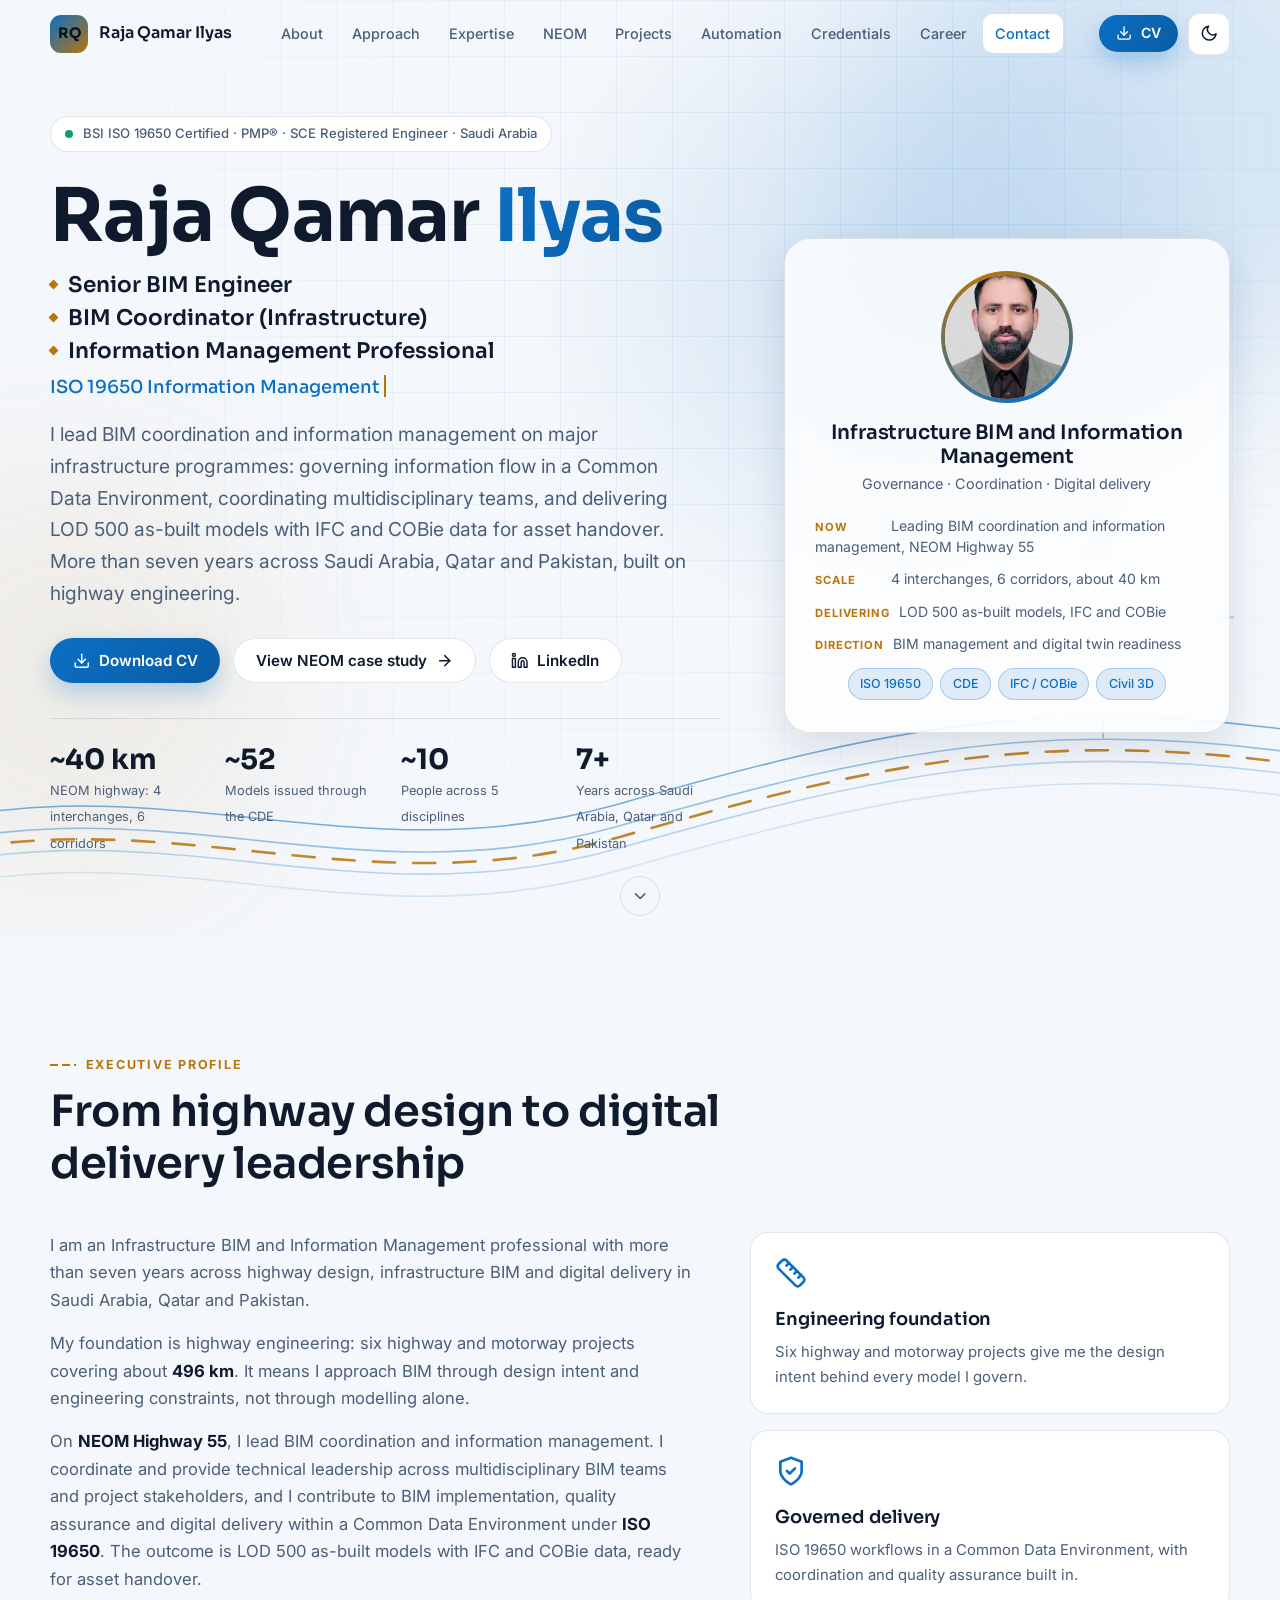
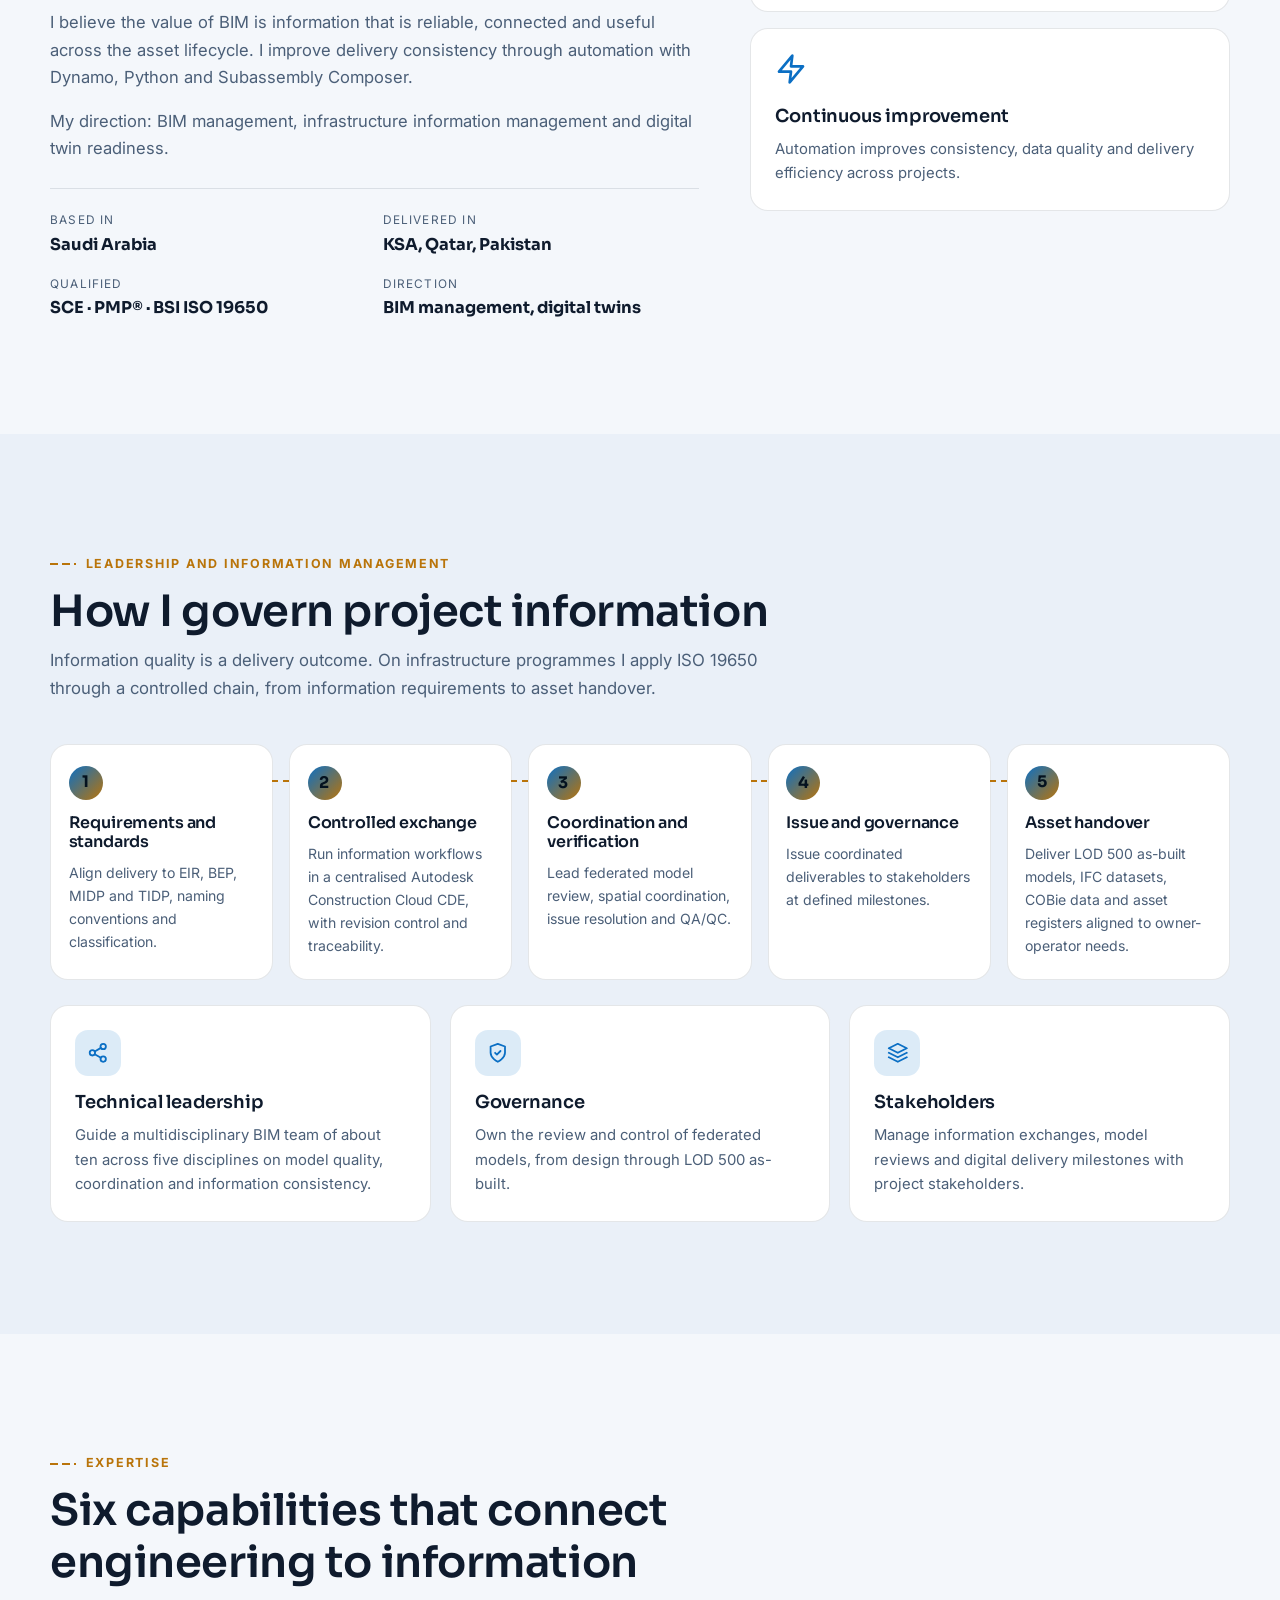
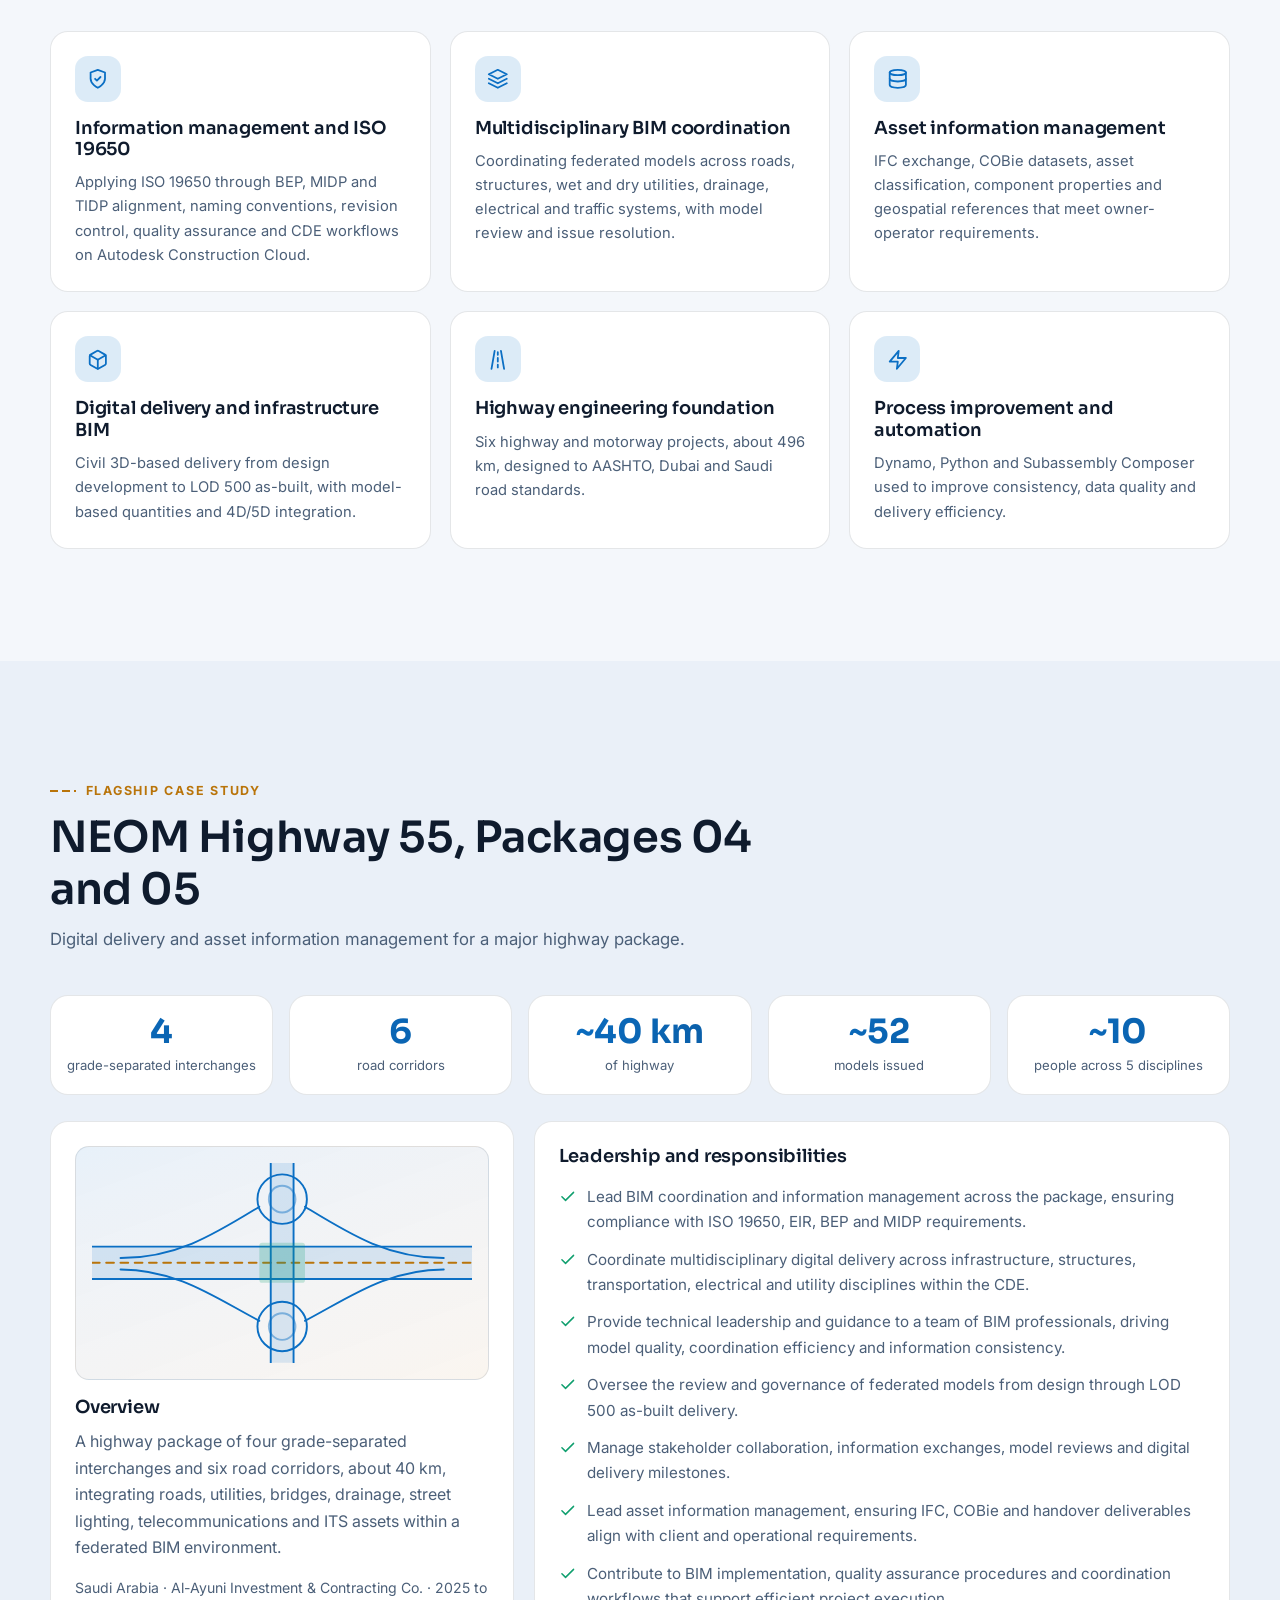
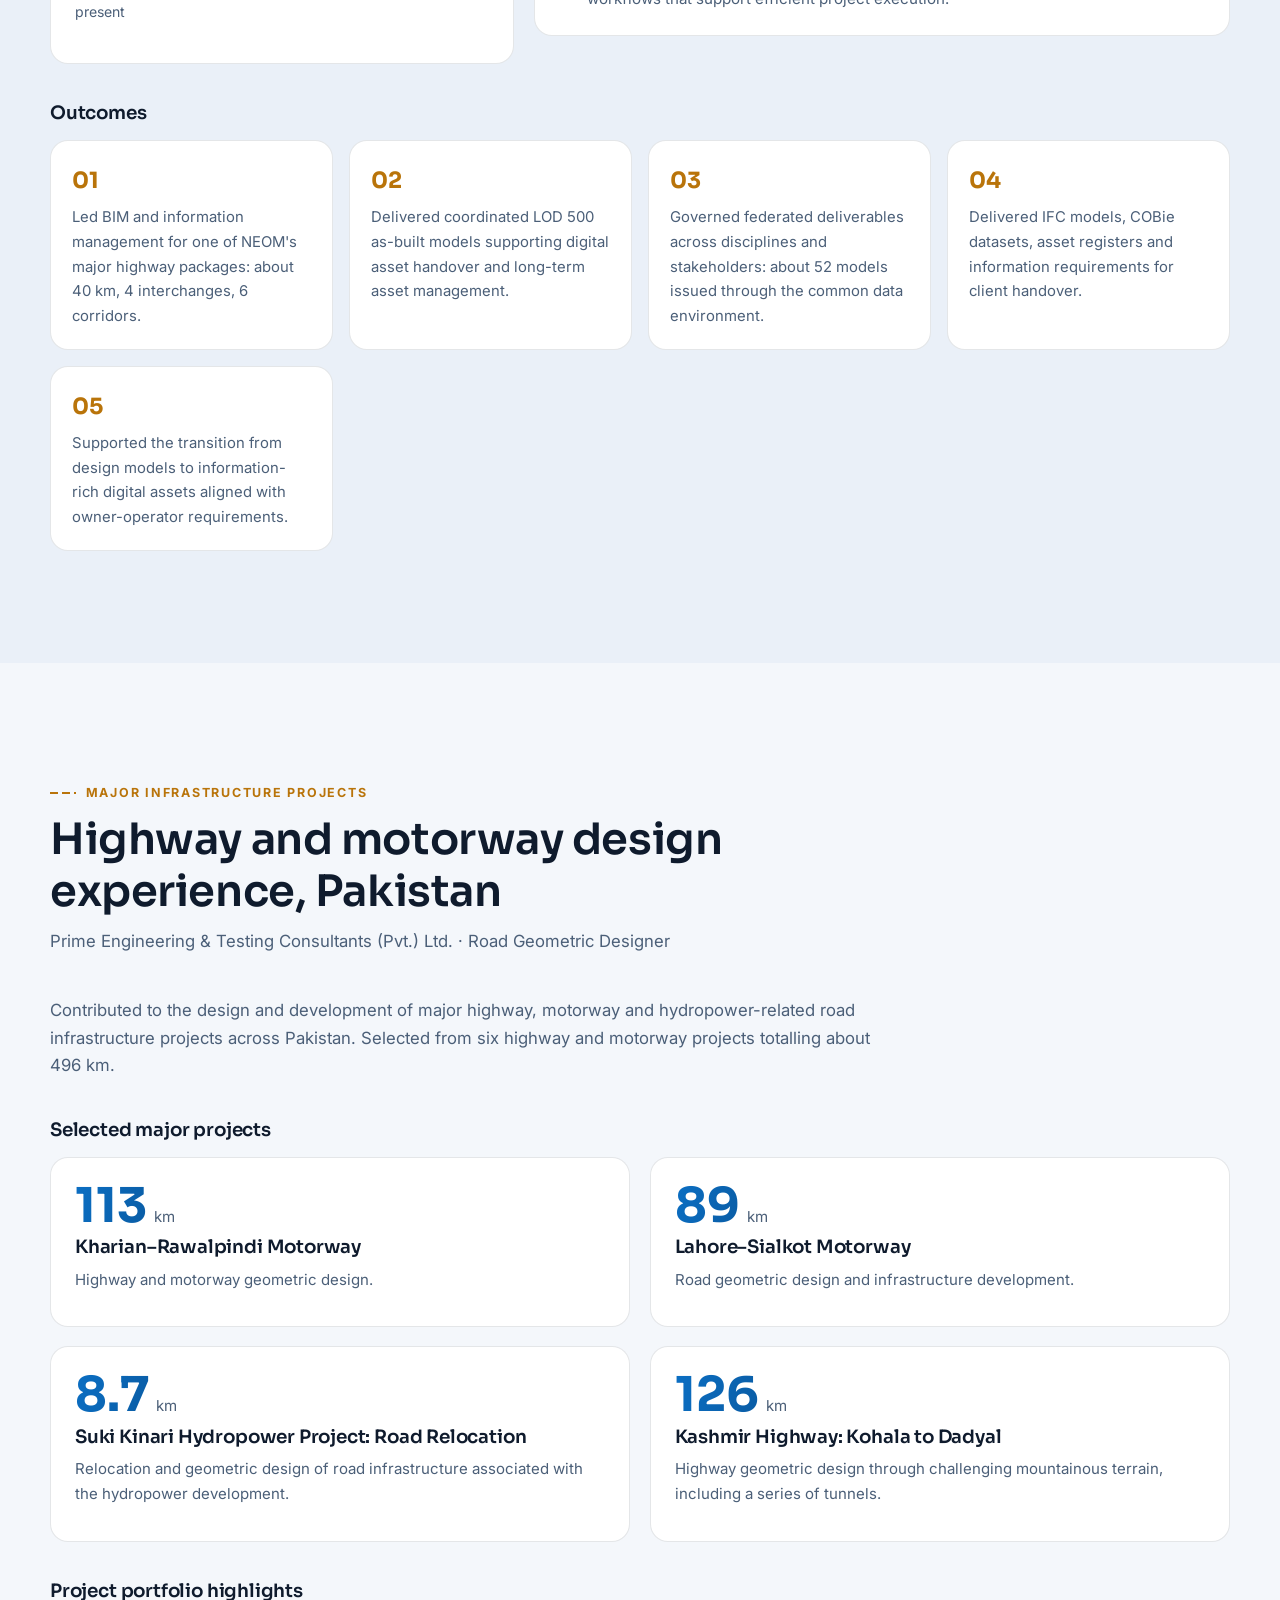
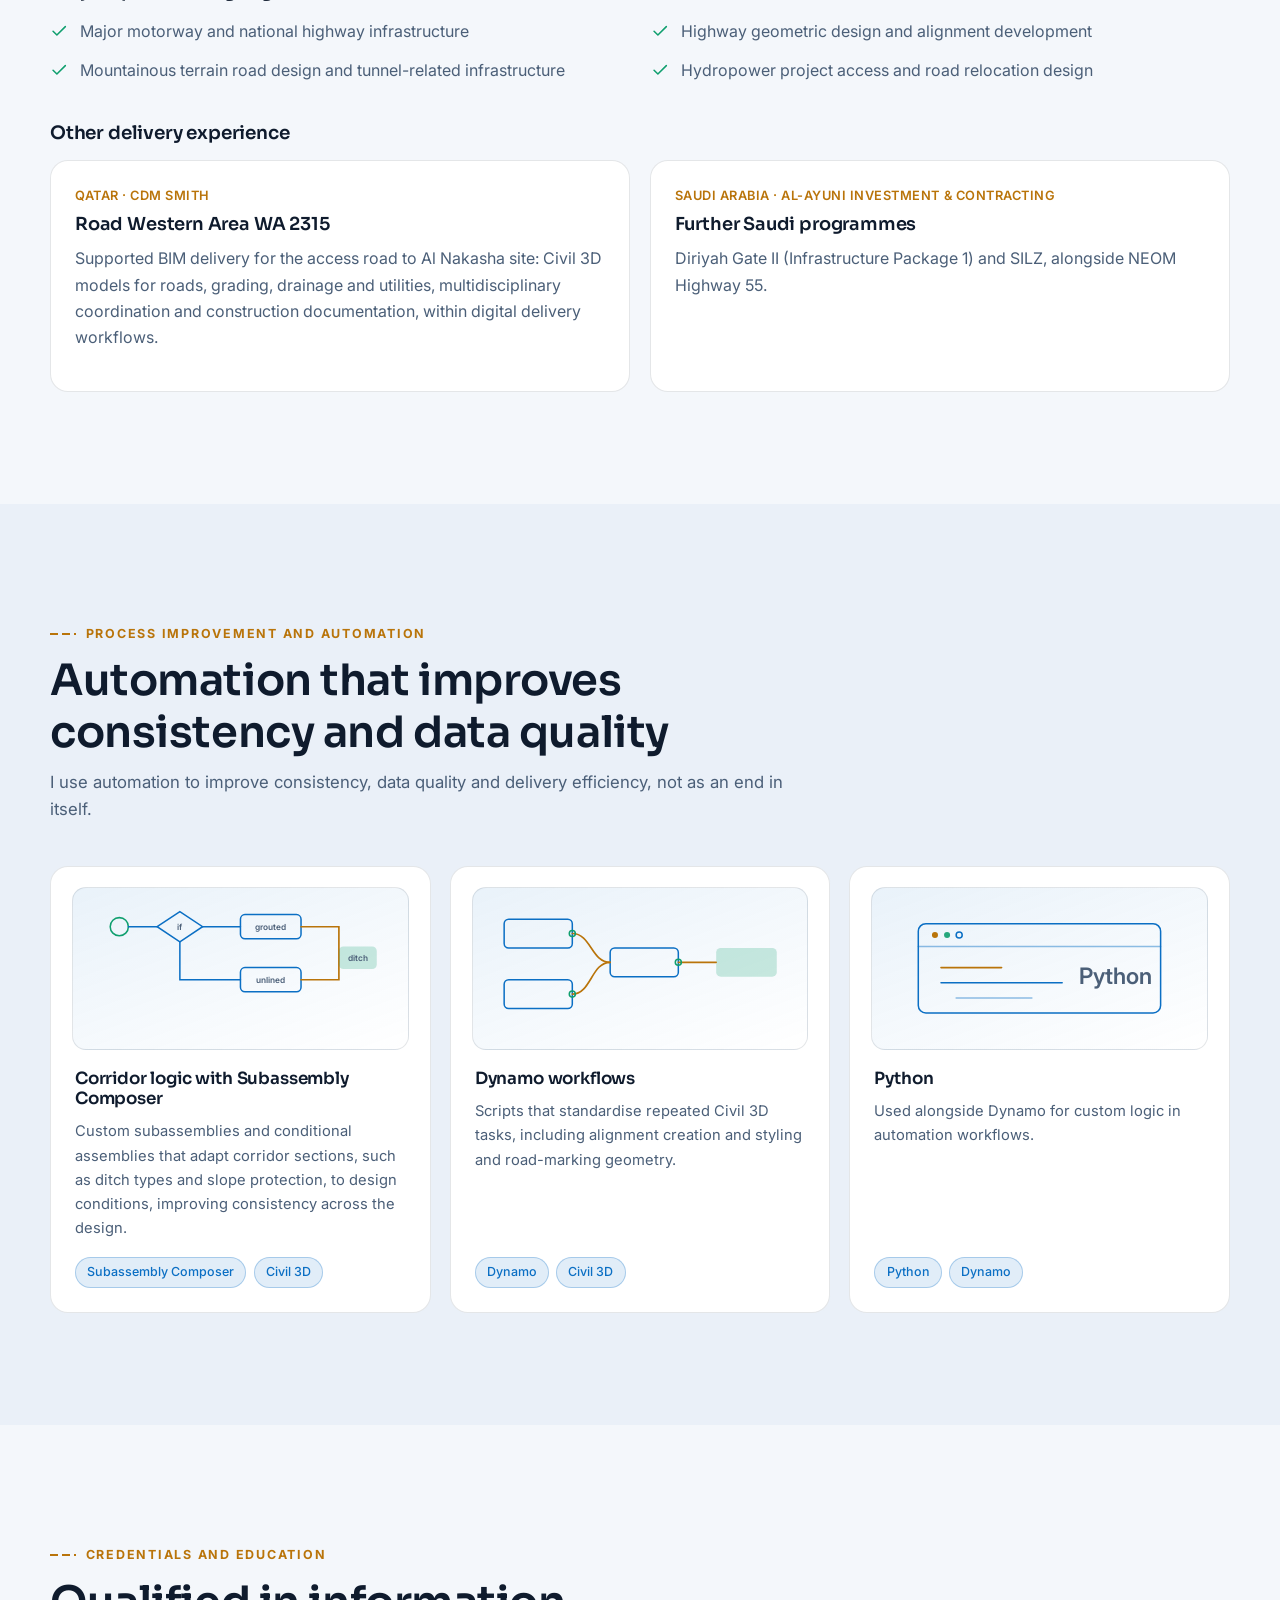
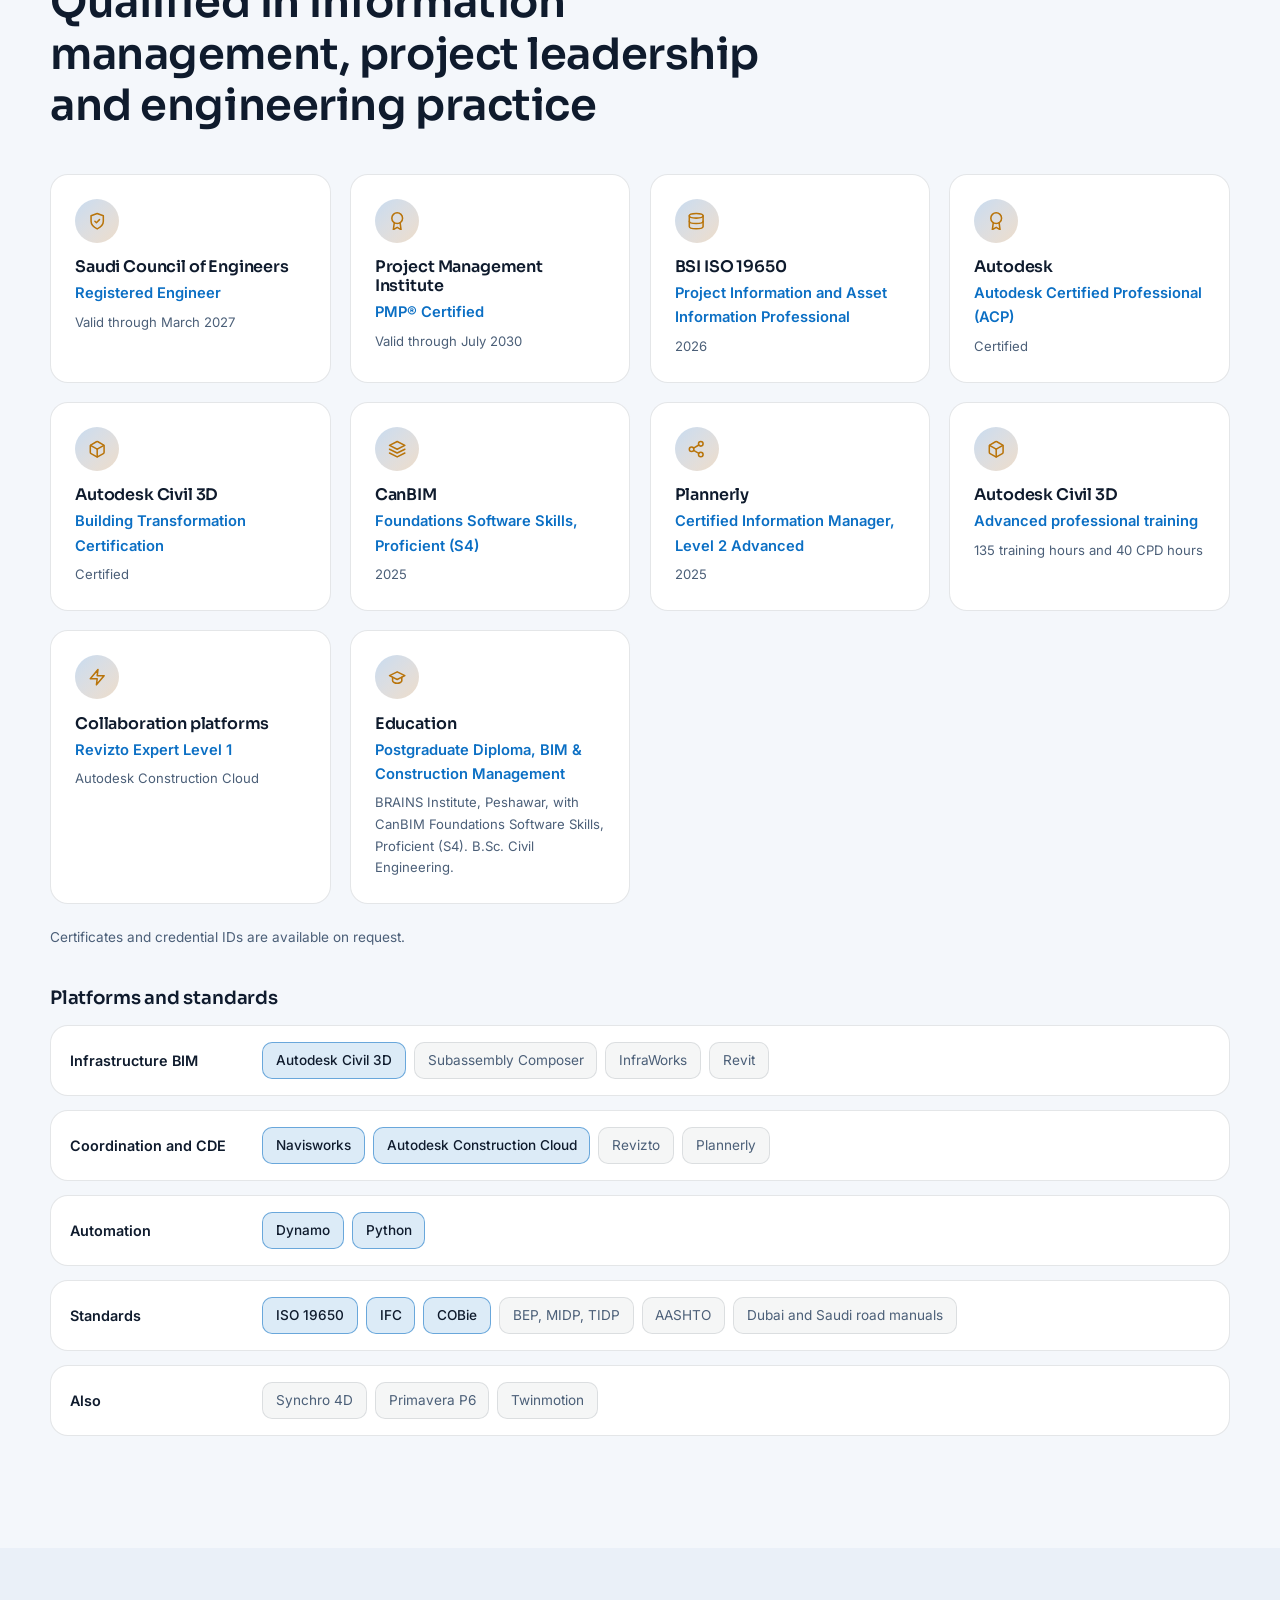
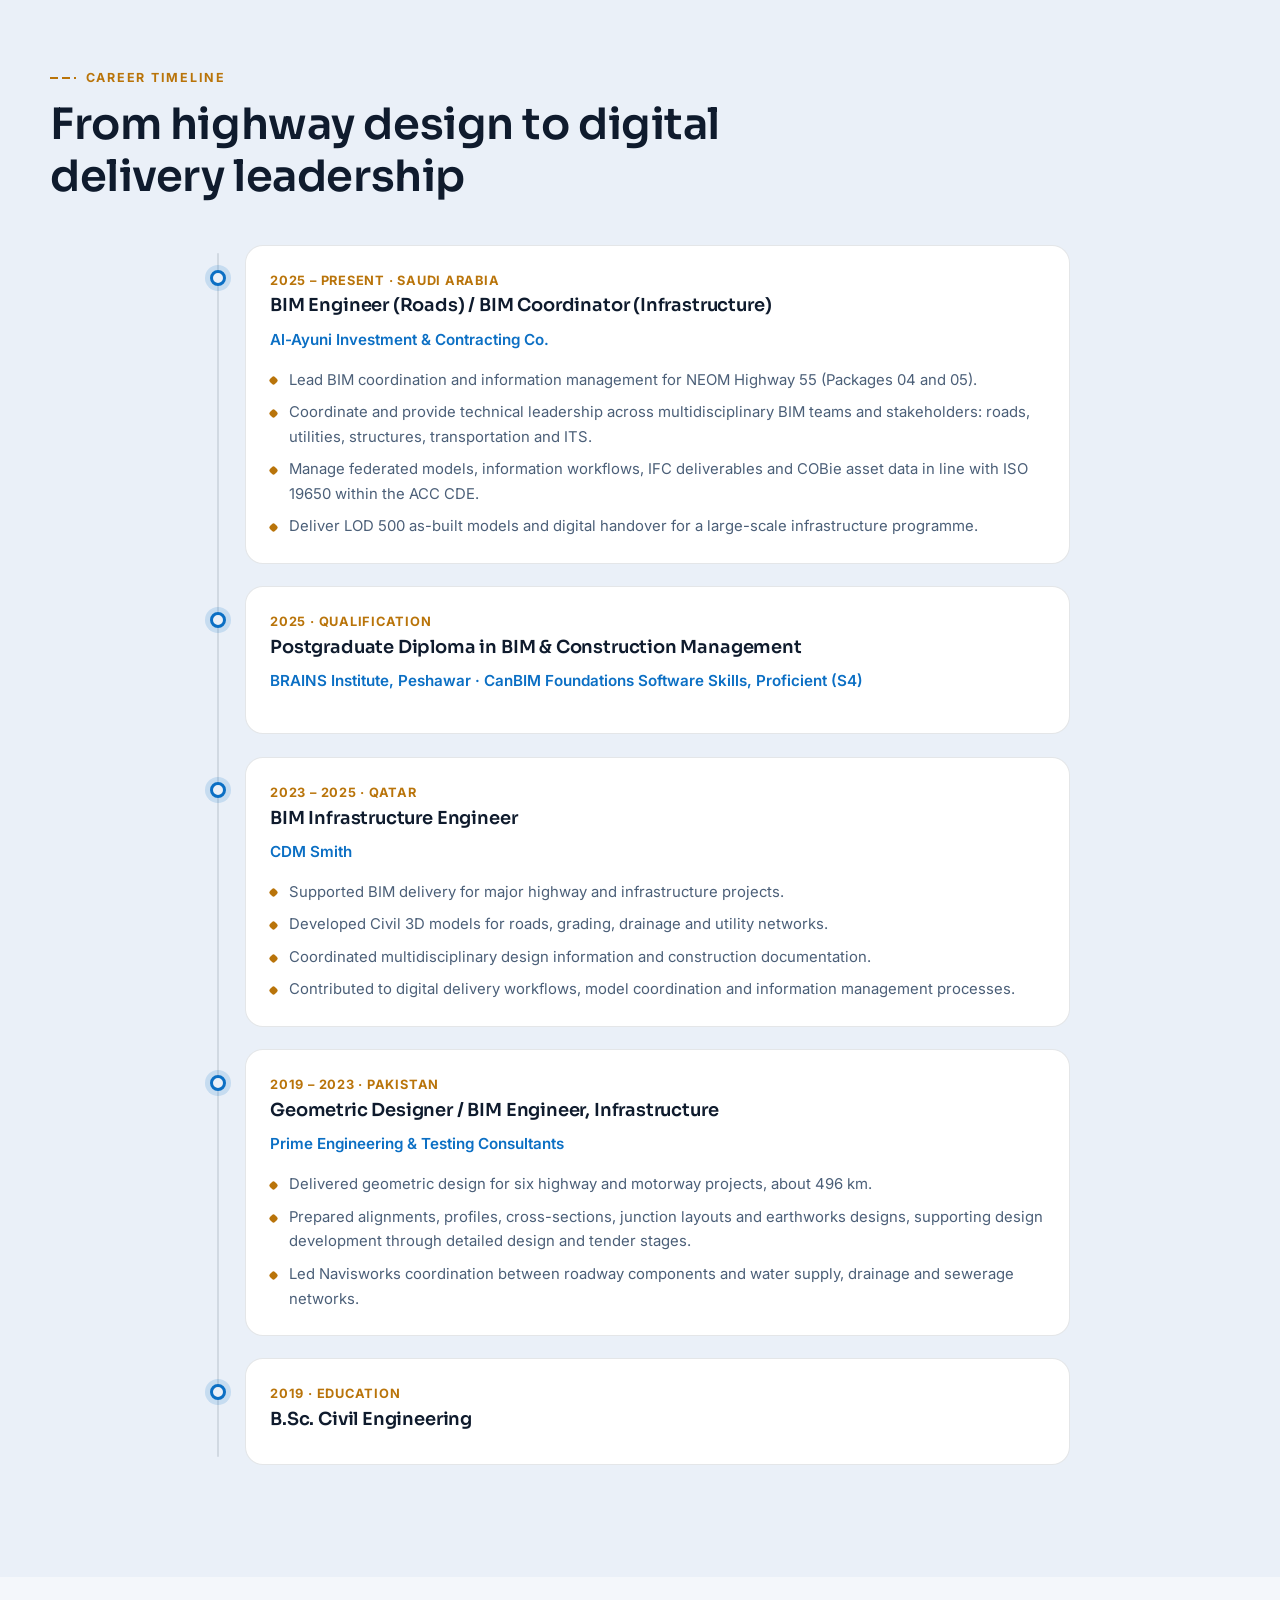
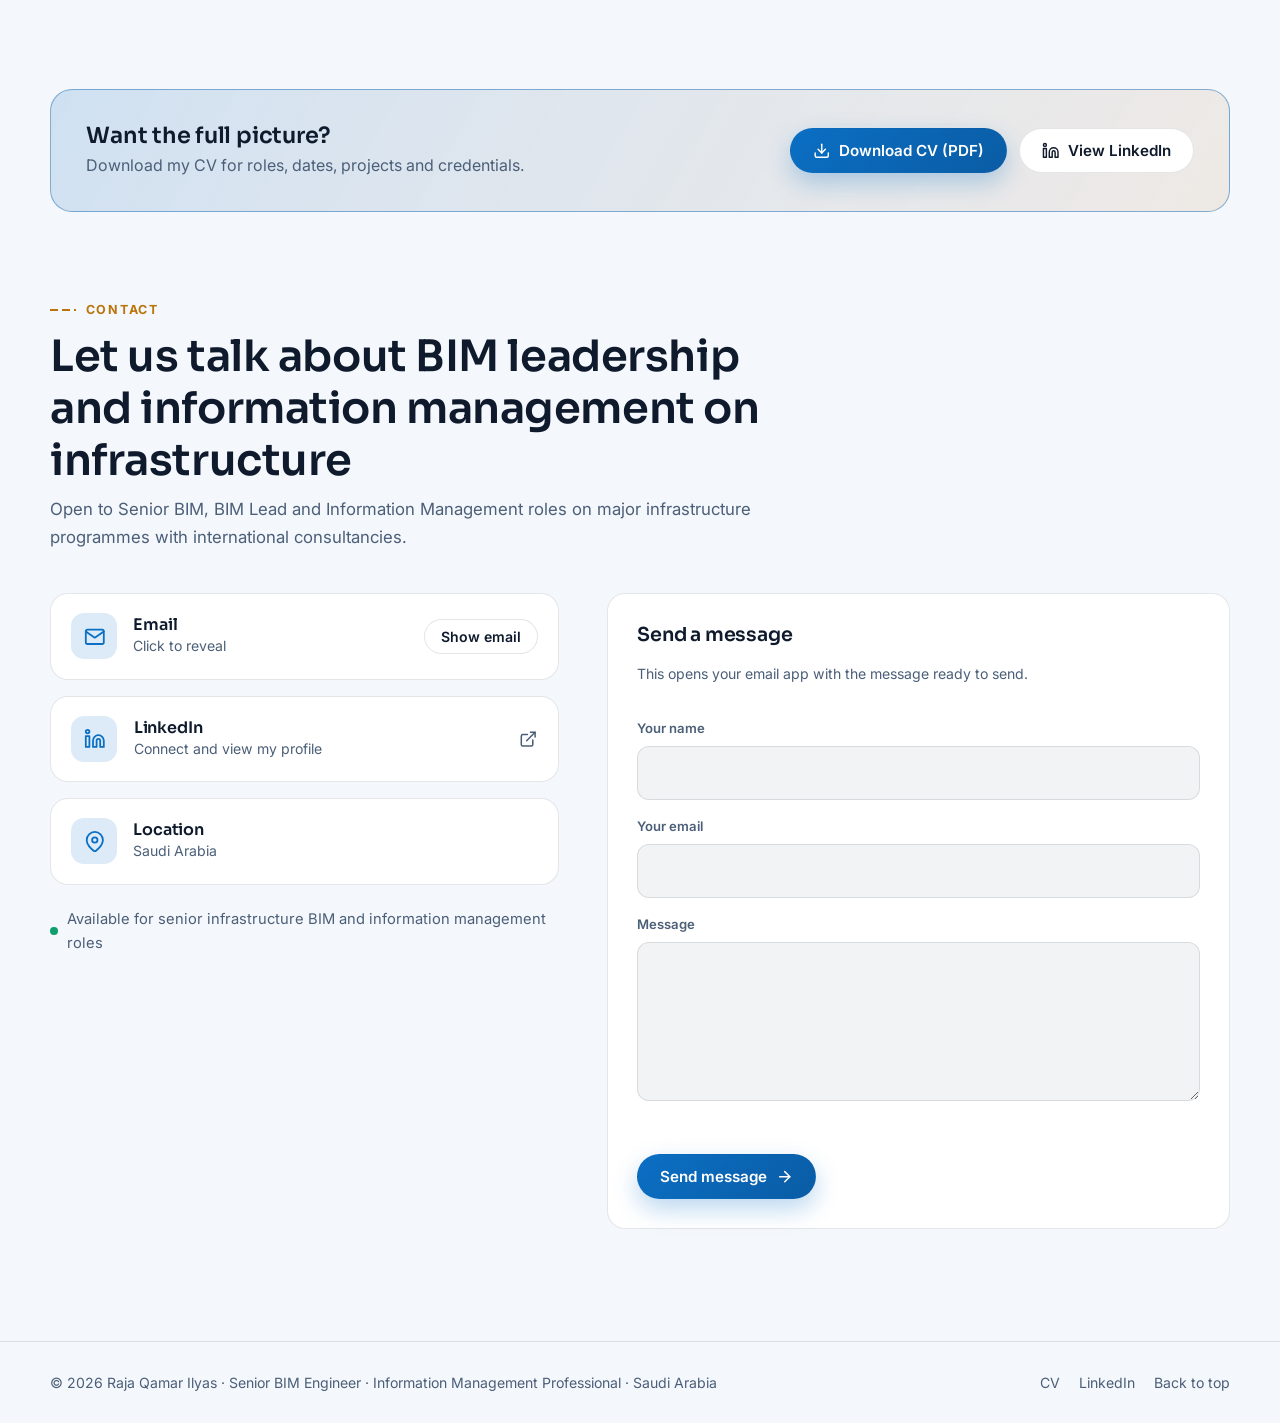
==== commit 3e8d9f3a: "Add files via upload" ====
--- a/index.html
+++ b/index.html
@@ -177,8 +177,8 @@
       <ul class="hero-stats reveal" data-delay="5">
         <li><strong data-count="40" data-prefix="~" data-suffix=" km">~40 km</strong><span>NEOM highway: 4 interchanges, 6 corridors</span></li>
         <li><strong data-count="52" data-prefix="~">~52</strong><span>Models issued through the CDE</span></li>
-        <li><strong data-count="150" data-prefix="~">~150</strong><span>Clashes coordinated: 132 resolved, 18 approved</span></li>
         <li><strong data-count="10" data-prefix="~">~10</strong><span>People across 5 disciplines</span></li>
+        <li><strong data-count="7" data-suffix="+">7+</strong><span>Years across Saudi Arabia, Qatar and Pakistan</span></li>
       </ul>
     </div>
 
@@ -270,7 +270,7 @@
       <li class="chain-step card reveal" data-delay="2">
         <span class="chain-num">3</span>
         <h3>Coordination and verification</h3>
-        <p>Lead federated model review, spatial coordination, clash resolution and QA/QC.</p>
+        <p>Lead federated model review, spatial coordination, issue resolution and QA/QC.</p>
       </li>
       <li class="chain-step card reveal" data-delay="3">
         <span class="chain-num">4</span>
@@ -360,7 +360,7 @@
       <li><strong>6</strong><span>road corridors</span></li>
       <li><strong>~40 km</strong><span>of highway</span></li>
       <li><strong>~52</strong><span>models issued</span></li>
-      <li><strong>~150</strong><span>clashes coordinated</span></li>
+      <li><strong>~10</strong><span>people across 5 disciplines</span></li>
     </ul>
 
     <div class="case-grid">
@@ -402,7 +402,7 @@
     <div class="outcome-grid">
       <article class="outcome reveal"><span class="outcome-n">01</span><p>Led BIM and information management for one of NEOM's major highway packages: about 40 km, 4 interchanges, 6 corridors.</p></article>
       <article class="outcome reveal" data-delay="1"><span class="outcome-n">02</span><p>Delivered coordinated LOD 500 as-built models supporting digital asset handover and long-term asset management.</p></article>
-      <article class="outcome reveal" data-delay="2"><span class="outcome-n">03</span><p>Governed federated deliverables across disciplines and stakeholders: about 52 models issued, about 150 clashes coordinated (132 resolved, 18 approved).</p></article>
+      <article class="outcome reveal" data-delay="2"><span class="outcome-n">03</span><p>Governed federated deliverables across disciplines and stakeholders: about 52 models issued through the common data environment.</p></article>
       <article class="outcome reveal" data-delay="3"><span class="outcome-n">04</span><p>Delivered IFC models, COBie datasets, asset registers and information requirements for client handover.</p></article>
       <article class="outcome reveal" data-delay="4"><span class="outcome-n">05</span><p>Supported the transition from design models to information-rich digital assets aligned with owner-operator requirements.</p></article>
     </div>
@@ -660,7 +660,7 @@
             <ul>
               <li>Delivered geometric design for six highway and motorway projects, about 496 km.</li>
               <li>Prepared alignments, profiles, cross-sections, junction layouts and earthworks designs, supporting design development through detailed design and tender stages.</li>
-              <li>Led Navisworks clash detection between roadway components and water supply, drainage and sewerage networks.</li>
+              <li>Led Navisworks coordination between roadway components and water supply, drainage and sewerage networks.</li>
             </ul>
           </div>
         </li>
--- a/css/style.css
+++ b/css/style.css
@@ -8,6 +8,7 @@
 
 /* 1. Design tokens -------------------------------------------------------- */
 :root {
+  --grad-text: linear-gradient(110deg, #38bdf8, #0ea5e9);
   --bg: #0a1220;
   --bg-alt: #0d1829;
   --card: rgba(255, 255, 255, 0.045);
@@ -29,6 +30,7 @@
   color-scheme: dark;
 }
 [data-theme="light"] {
+  --grad-text: linear-gradient(110deg, #0b6fc4, #0a5ca4);
   --bg: #f4f7fb;
   --bg-alt: #eaf0f8;
   --card: #ffffff;
@@ -161,7 +163,7 @@
 .hero-grid { display: grid; grid-template-columns: 1.2fr 0.8fr; gap: clamp(2rem, 5vw, 4.5rem); align-items: center; }
 .eyebrow { display: inline-flex; align-items: center; gap: 0.6rem; padding: 0.4rem 0.9rem; border-radius: 999px; border: 1px solid var(--border); background: var(--card); font-size: 0.82rem; font-weight: 500; color: var(--muted); margin-bottom: 1.2rem; }
 .dot { width: 8px; height: 8px; border-radius: 50%; background: var(--green); box-shadow: 0 0 0 0 color-mix(in srgb, var(--green) 60%, transparent); animation: pulse 2.4s infinite; }
-.grad { background: linear-gradient(110deg, var(--accent), var(--accent-2)); -webkit-background-clip: text; background-clip: text; color: transparent; }
+.grad { background: var(--grad-text); -webkit-background-clip: text; background-clip: text; color: transparent; }
 .role-line { font-family: var(--font-head); font-size: clamp(1.15rem, 2.4vw, 1.6rem); font-weight: 500; color: var(--accent); margin-bottom: 1.1rem; min-height: 2.2rem; }
 .caret { display: inline-block; width: 2px; height: 1.2em; margin-left: 4px; vertical-align: -0.2em; background: var(--accent-2); animation: blink 1s steps(1) infinite; }
 .lead { font-size: clamp(1.02rem, 1.5vw, 1.2rem); color: var(--muted); max-width: 40rem; }
@@ -419,7 +421,7 @@
 /* NEOM case study */
 .metric-bar { list-style: none; display: grid; grid-template-columns: repeat(5, 1fr); gap: 1rem; margin: 0 0 1.6rem; }
 .metric-bar li { padding: 1.1rem 1rem; border-radius: var(--radius); border: 1px solid var(--border); background: var(--card); text-align: center; }
-.metric-bar strong { display: block; font-family: var(--font-head); font-size: clamp(1.5rem, 3vw, 2.1rem); line-height: 1.1; background: linear-gradient(110deg, var(--accent), var(--accent-2)); -webkit-background-clip: text; background-clip: text; color: transparent; }
+.metric-bar strong { display: block; font-family: var(--font-head); font-size: clamp(1.5rem, 3vw, 2.1rem); line-height: 1.1; background: var(--grad-text); -webkit-background-clip: text; background-clip: text; color: transparent; }
 .metric-bar span { font-size: 0.82rem; color: var(--muted); }
 .case-grid { display: grid; grid-template-columns: 0.8fr 1.2fr; gap: 1.2rem; align-items: start; }
 .case-art { border-radius: 14px; border: 1px solid var(--border); background: linear-gradient(160deg, color-mix(in srgb, var(--accent) 10%, transparent), color-mix(in srgb, var(--accent-2) 7%, transparent)); padding: 1rem; margin-bottom: 1.1rem; }
@@ -439,7 +441,7 @@
 .proj-card h3 { font-size: 1.15rem; }
 .proj-card p { color: var(--muted); margin: 0 0 0.6rem; font-size: 0.94rem; }
 .proj-card .proj-km { margin: 0 0 0.4rem; }
-.proj-km strong { font-family: var(--font-head); font-size: clamp(2.2rem, 4vw, 3rem); line-height: 1; background: linear-gradient(110deg, var(--accent), var(--accent-2)); -webkit-background-clip: text; background-clip: text; color: transparent; margin-right: 0.2rem; }
+.proj-km strong { font-family: var(--font-head); font-size: clamp(2.2rem, 4vw, 3rem); line-height: 1; background: var(--grad-text); -webkit-background-clip: text; background-clip: text; color: transparent; margin-right: 0.2rem; }
 .highlight-grid { list-style: none; display: grid; grid-template-columns: repeat(2, 1fr); gap: 0.8rem 1.4rem; }
 .highlight-grid li { display: flex; gap: 0.7rem; align-items: flex-start; color: var(--muted); }
 .highlight-grid .ico { color: var(--green); margin-top: 0.25rem; }
@@ -462,3 +464,8 @@
   .plat-row { grid-template-columns: 1fr; gap: 0.5rem; }
   .hero-stats { grid-template-columns: repeat(2, minmax(0, 1fr)); }
 }
+
+/* 15. Title line: stacked, no dangling separators ---------------------------------- */
+.title-line { display: grid; gap: 0.25rem; }
+.title-line .sep { display: none; }
+.title-line > span:not(.sep)::before { content: ""; display: inline-block; width: 7px; height: 7px; margin-right: 0.7rem; background: var(--accent-2); transform: rotate(45deg); vertical-align: middle; position: relative; top: -0.08em; }
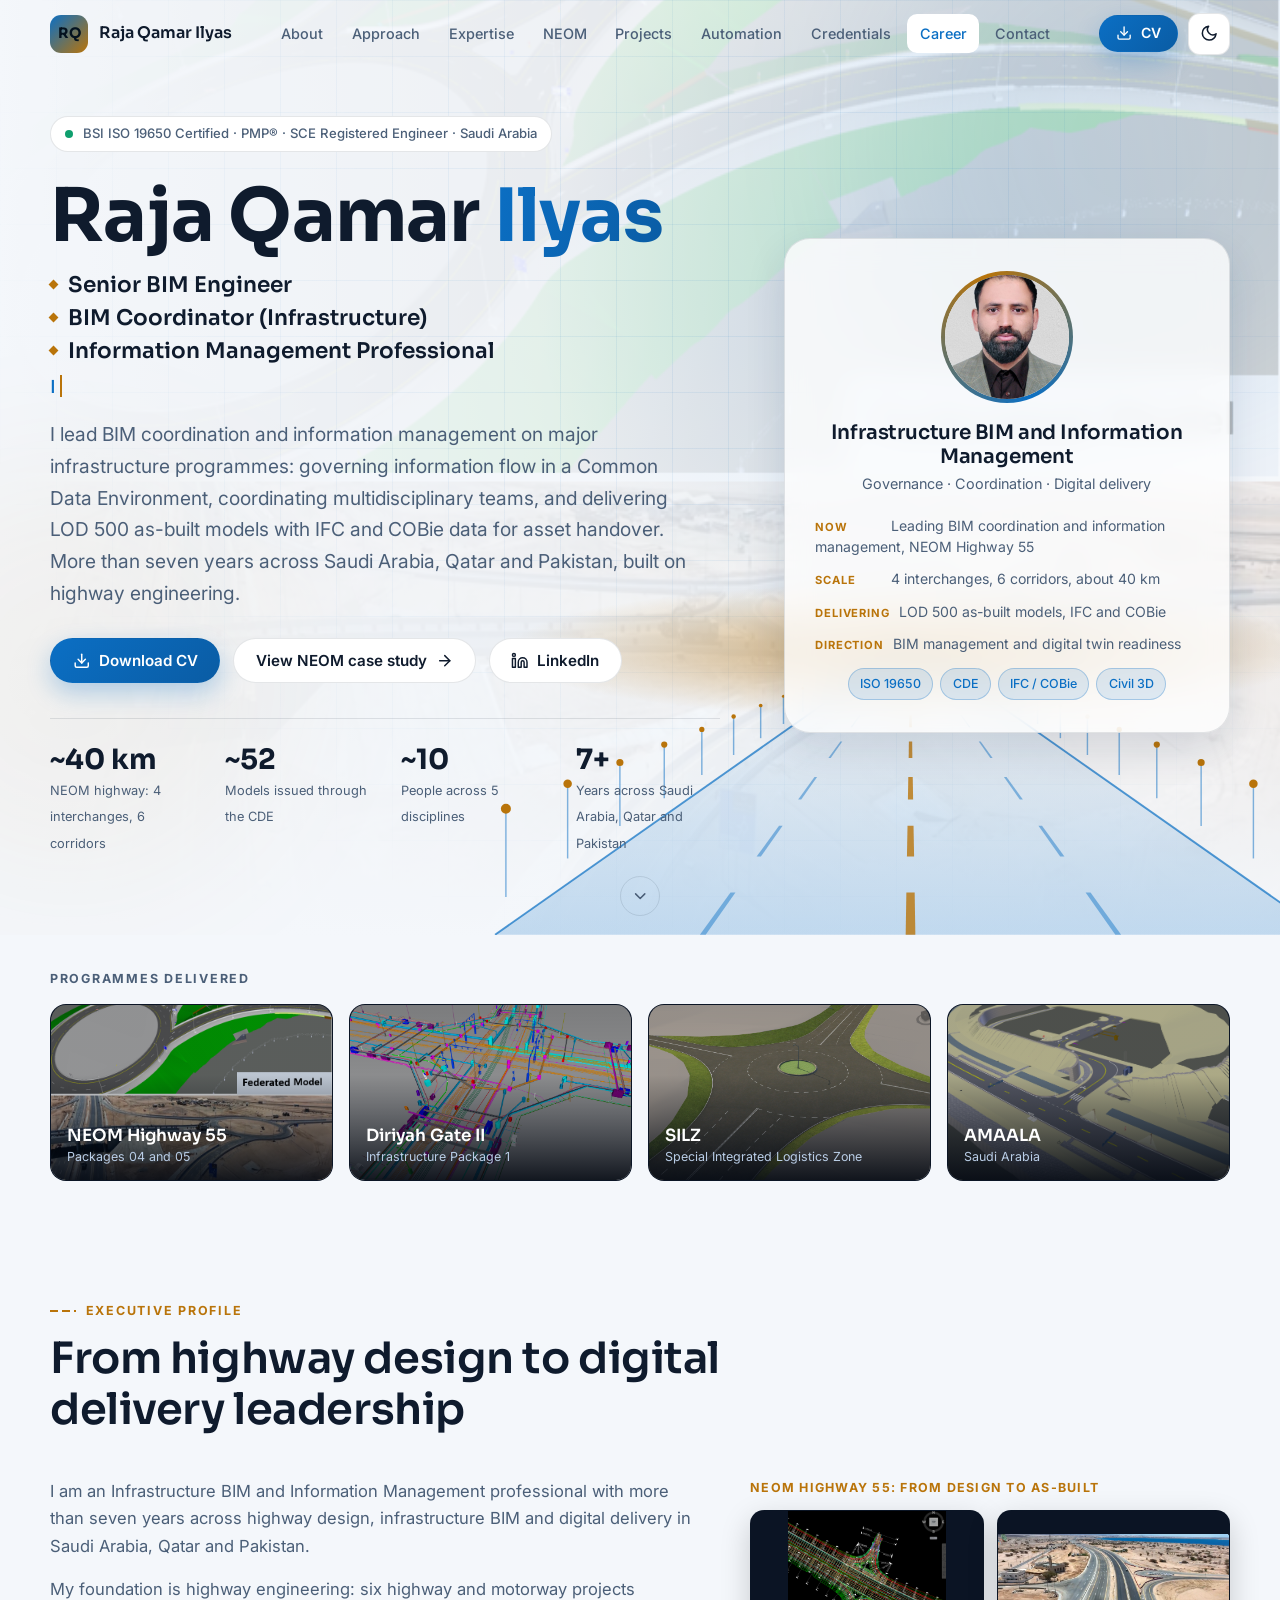
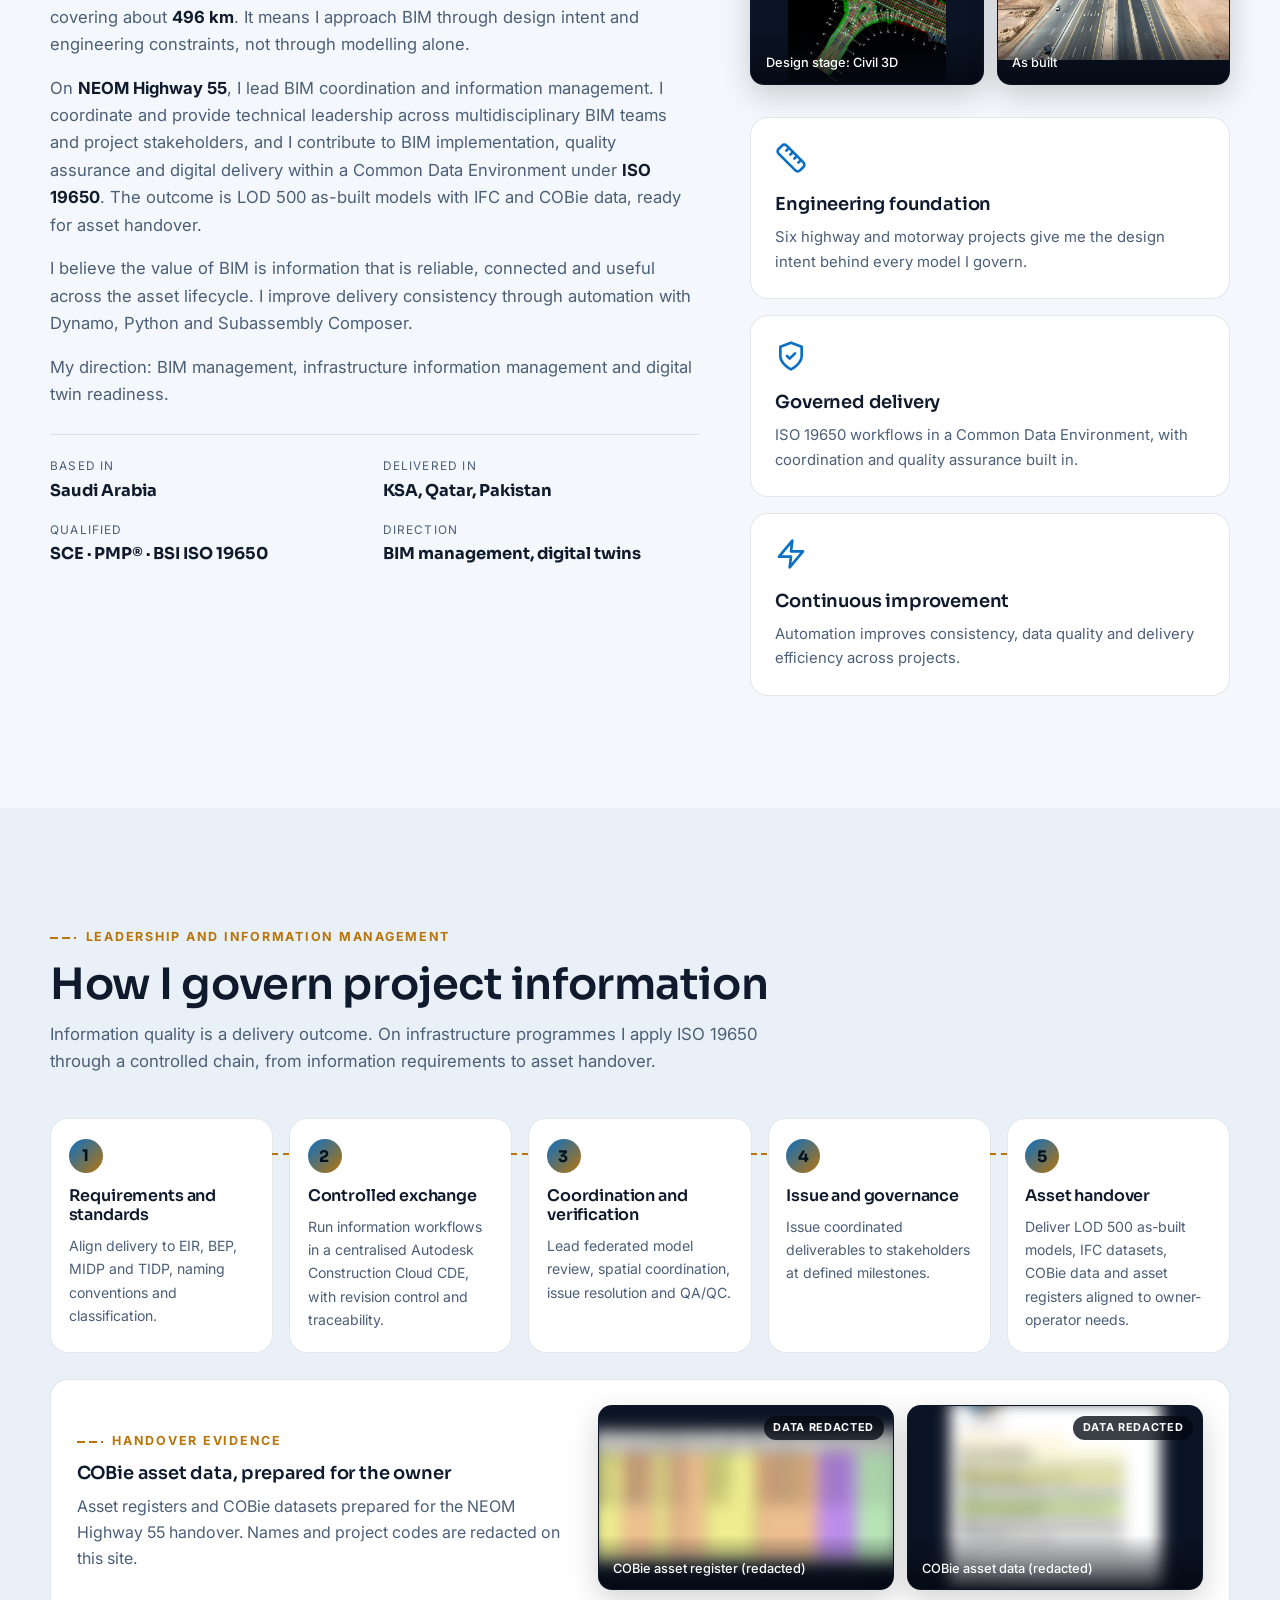
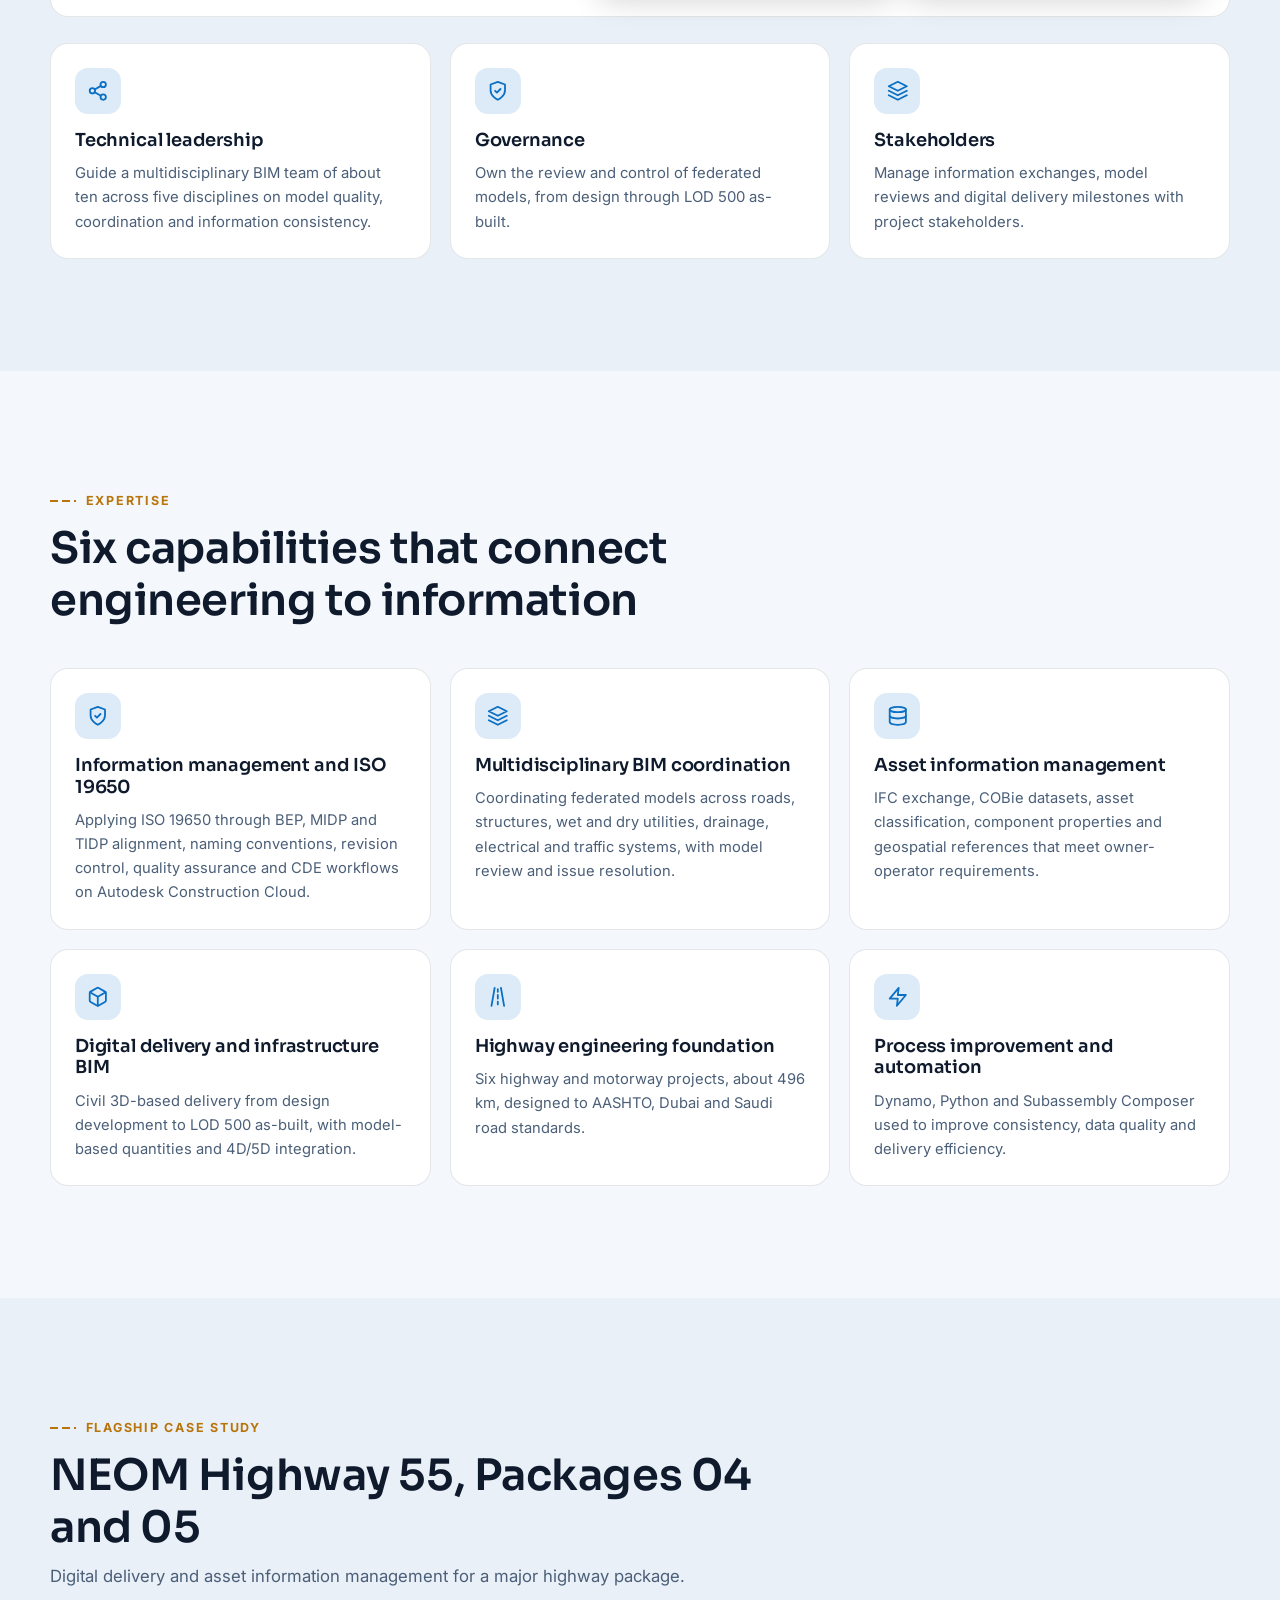
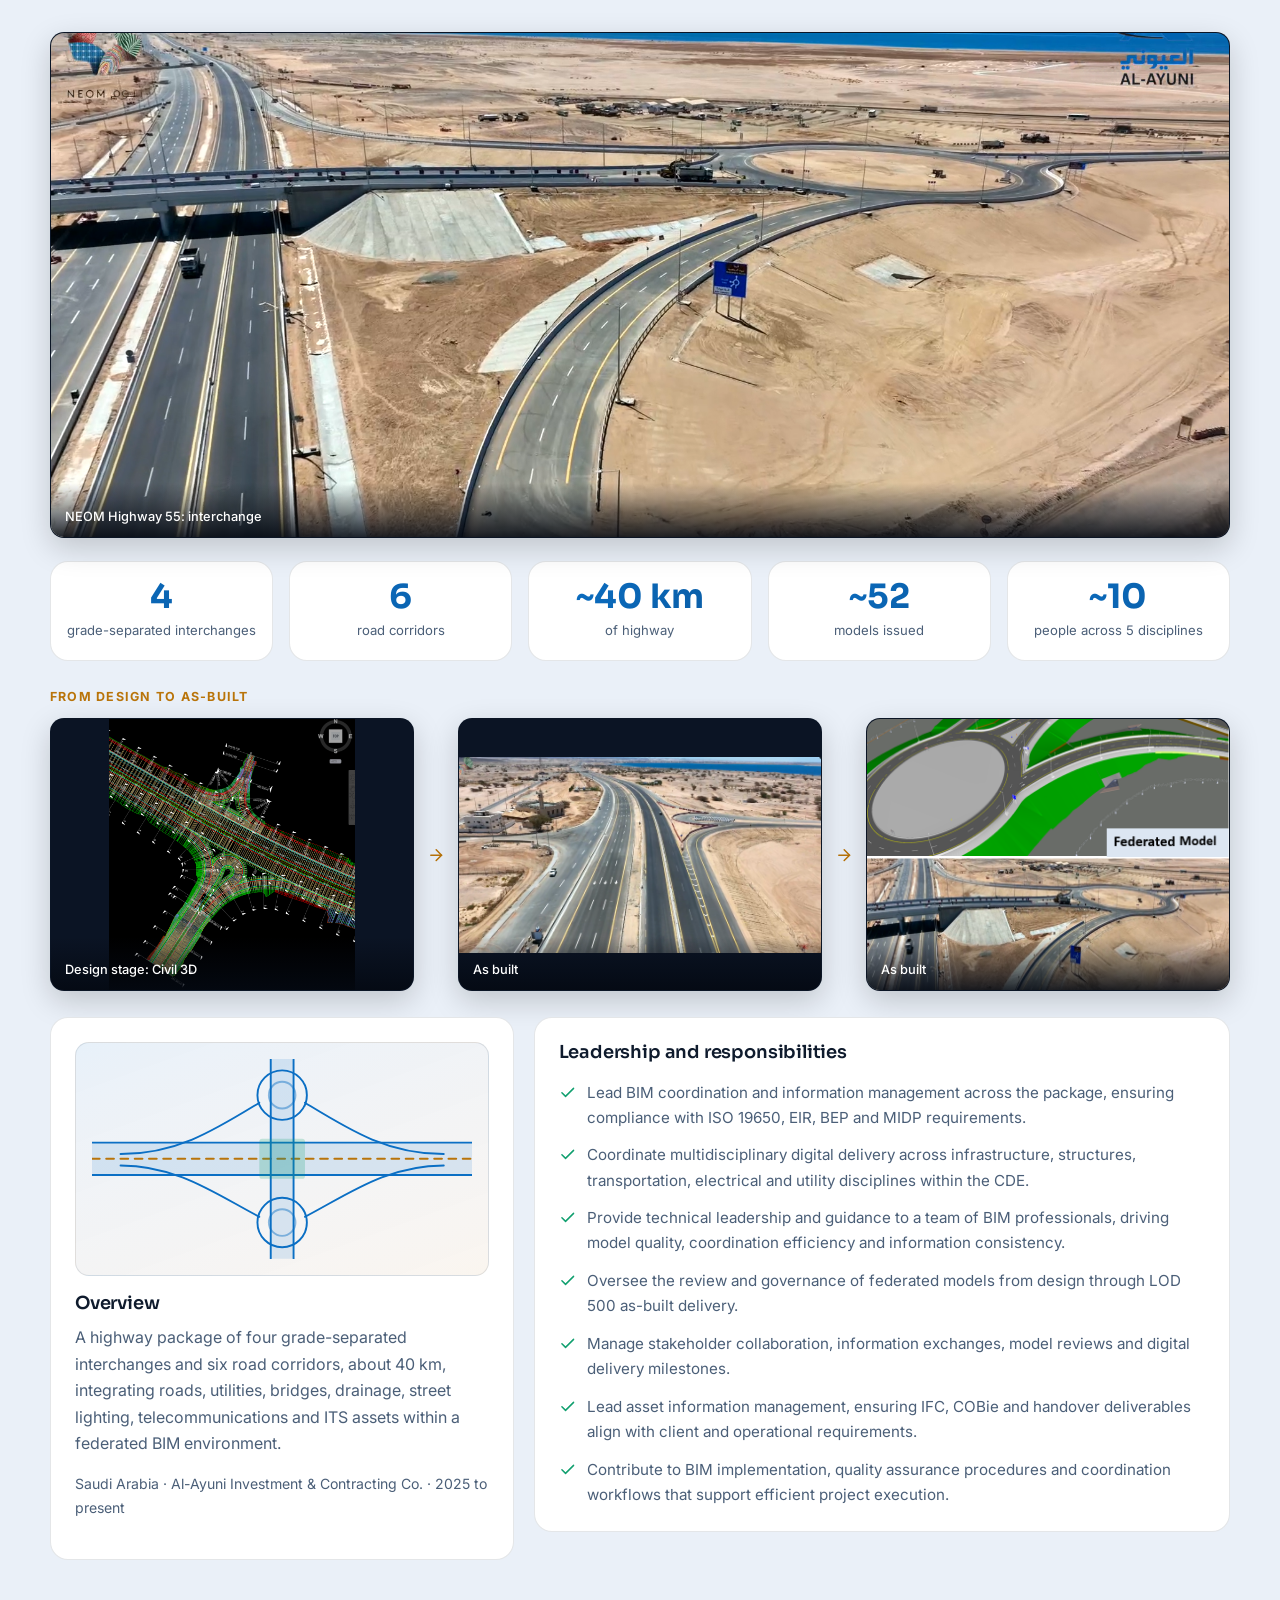
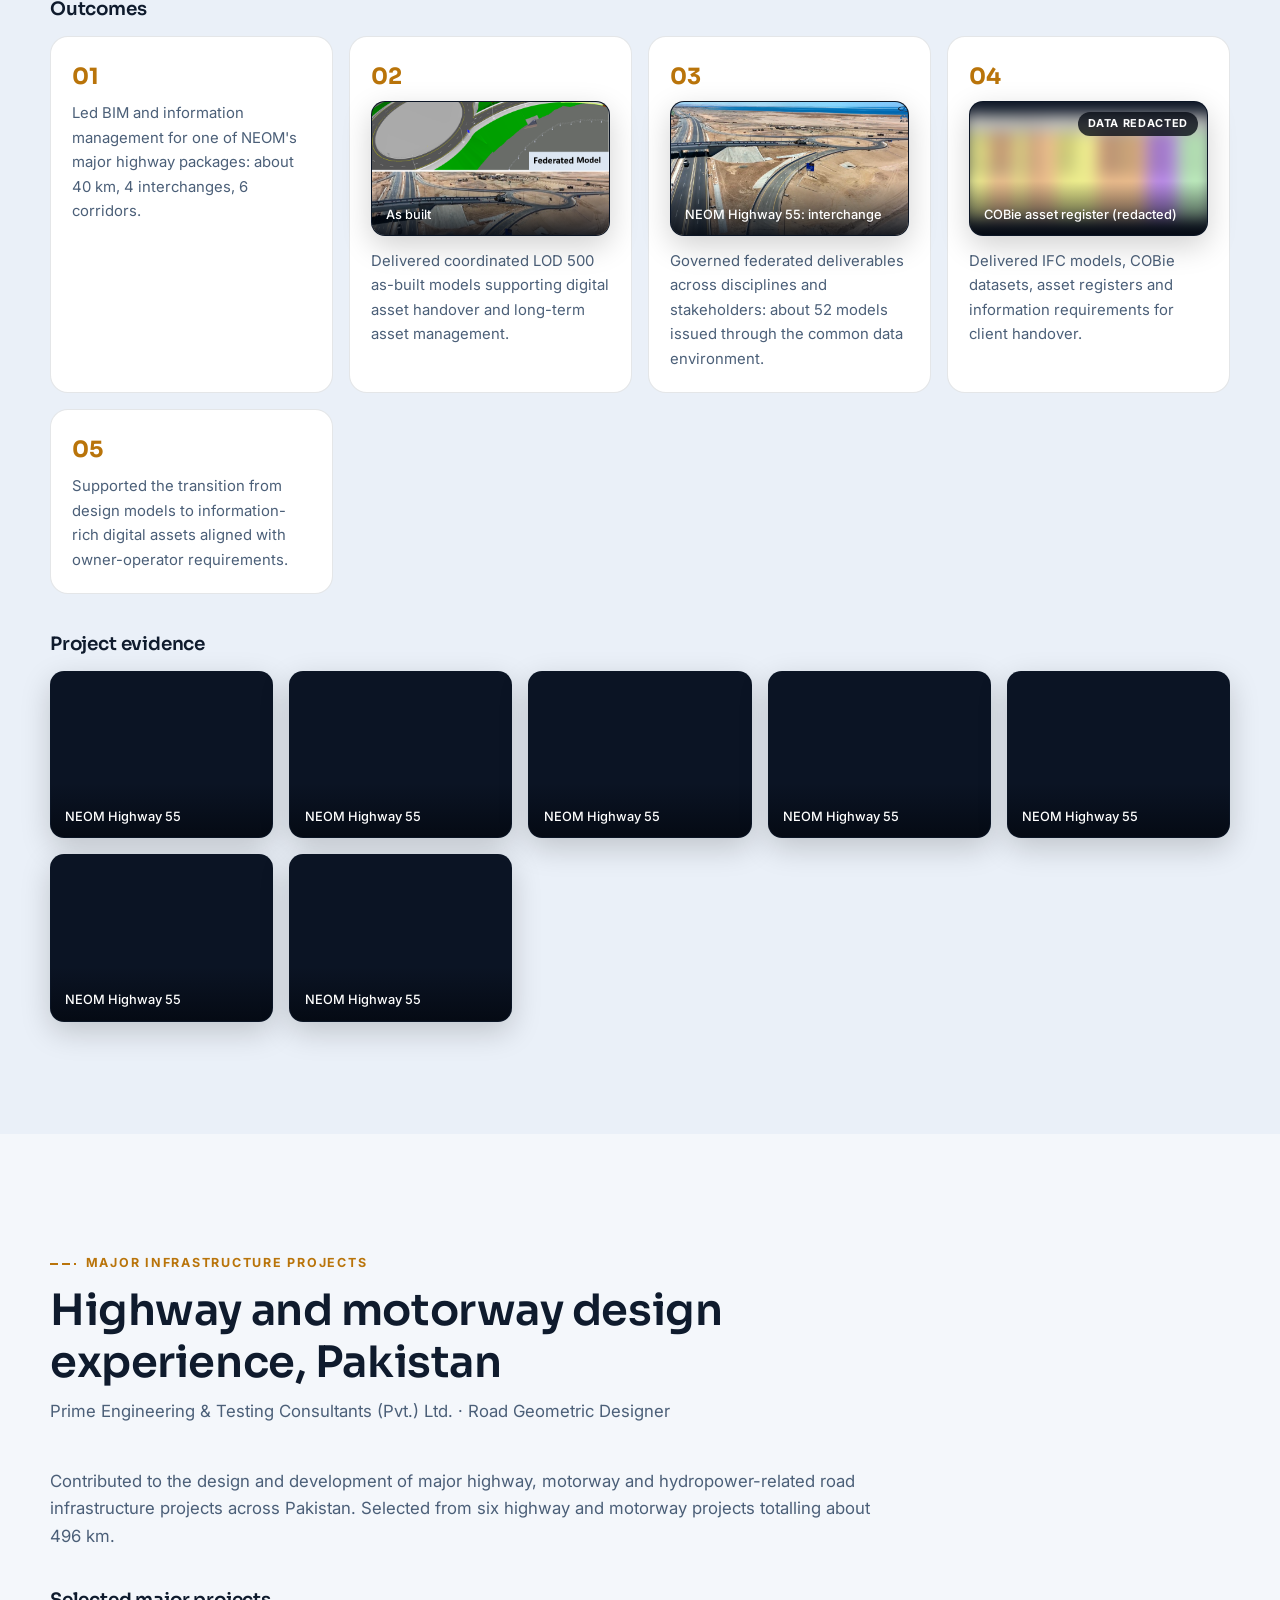
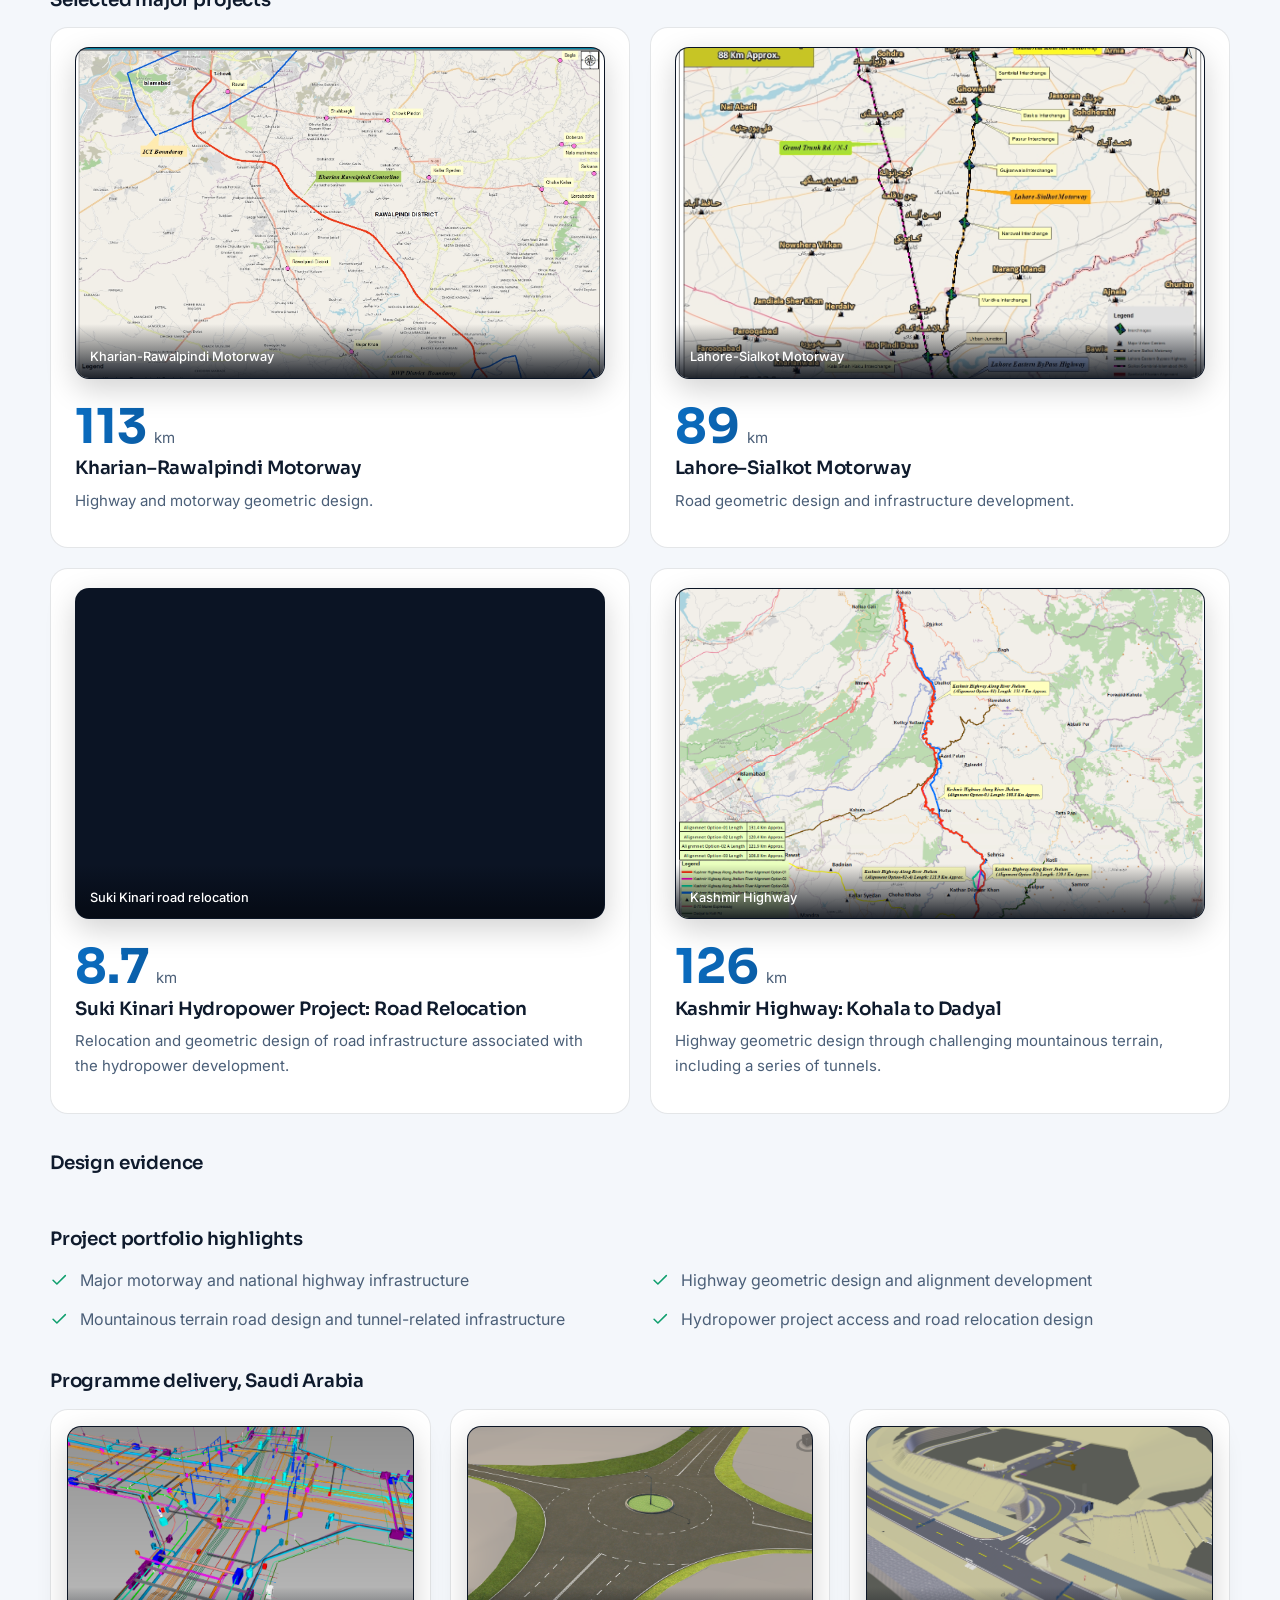
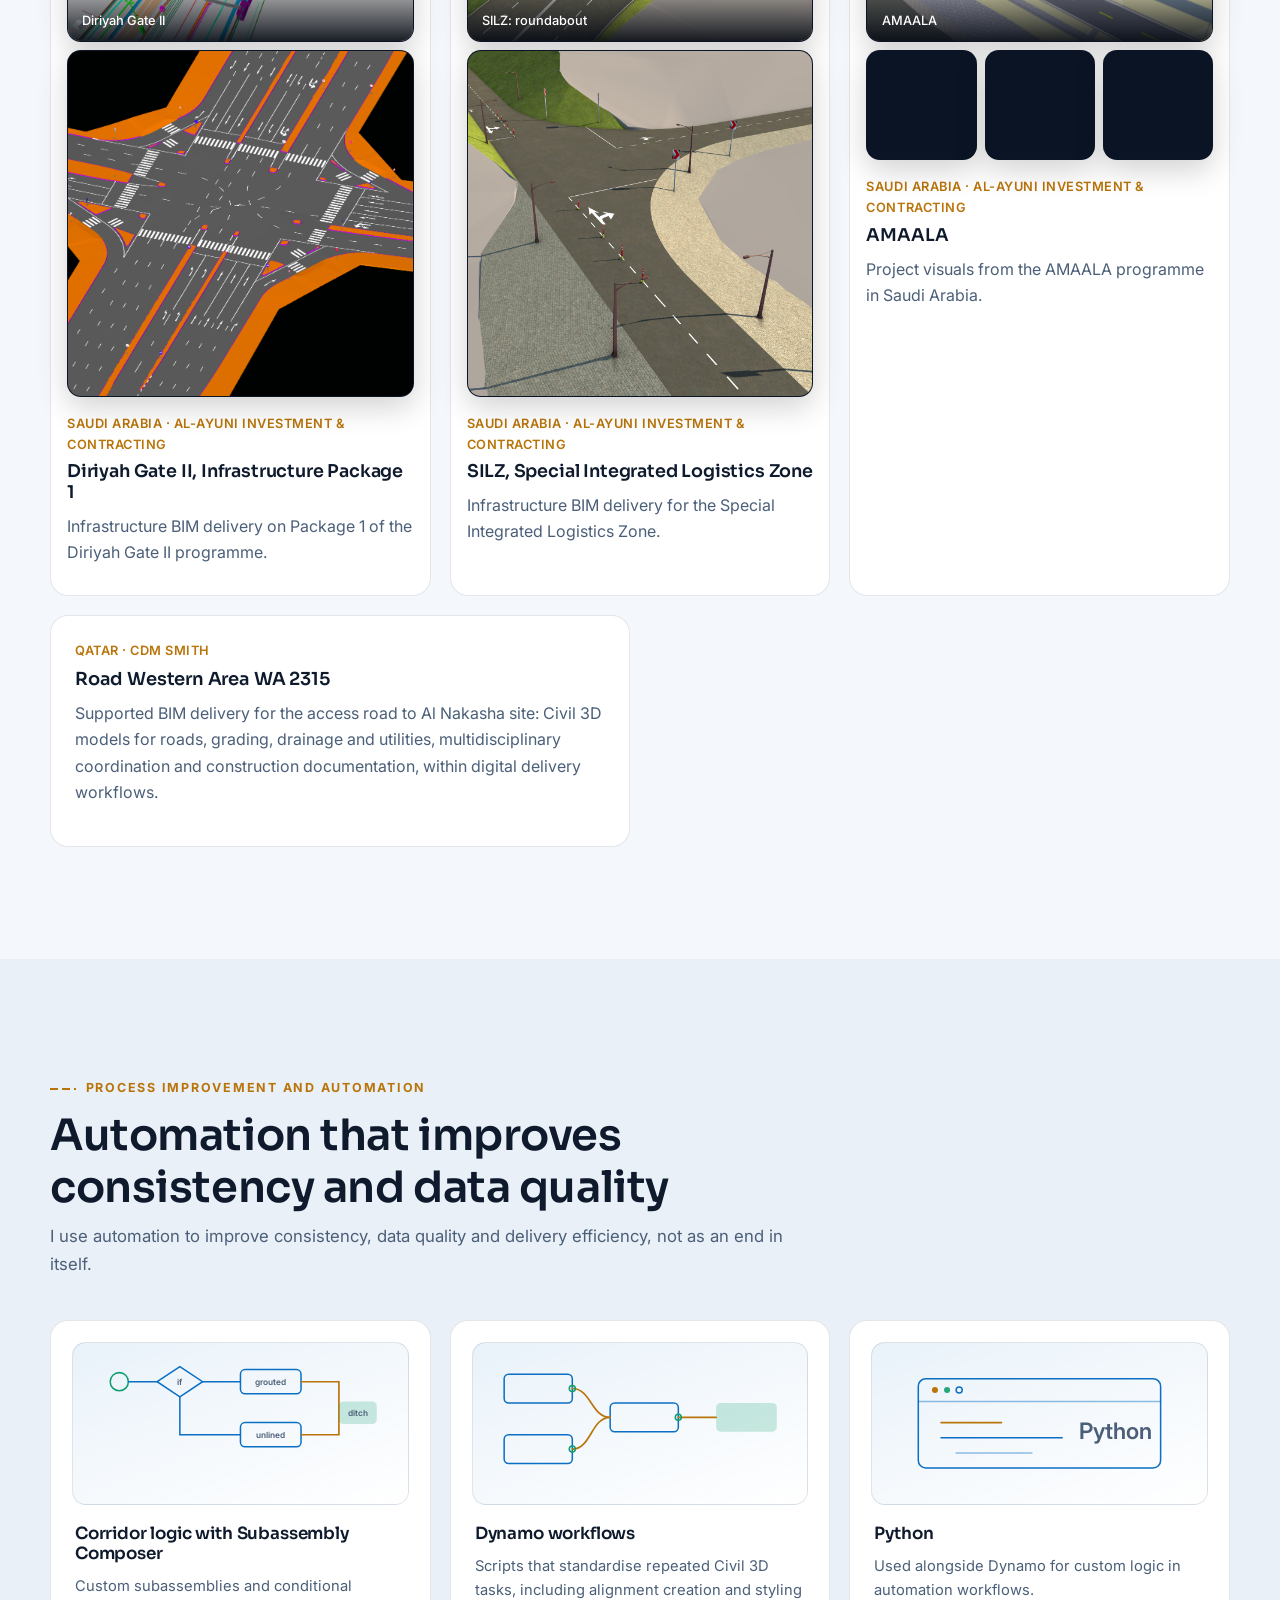
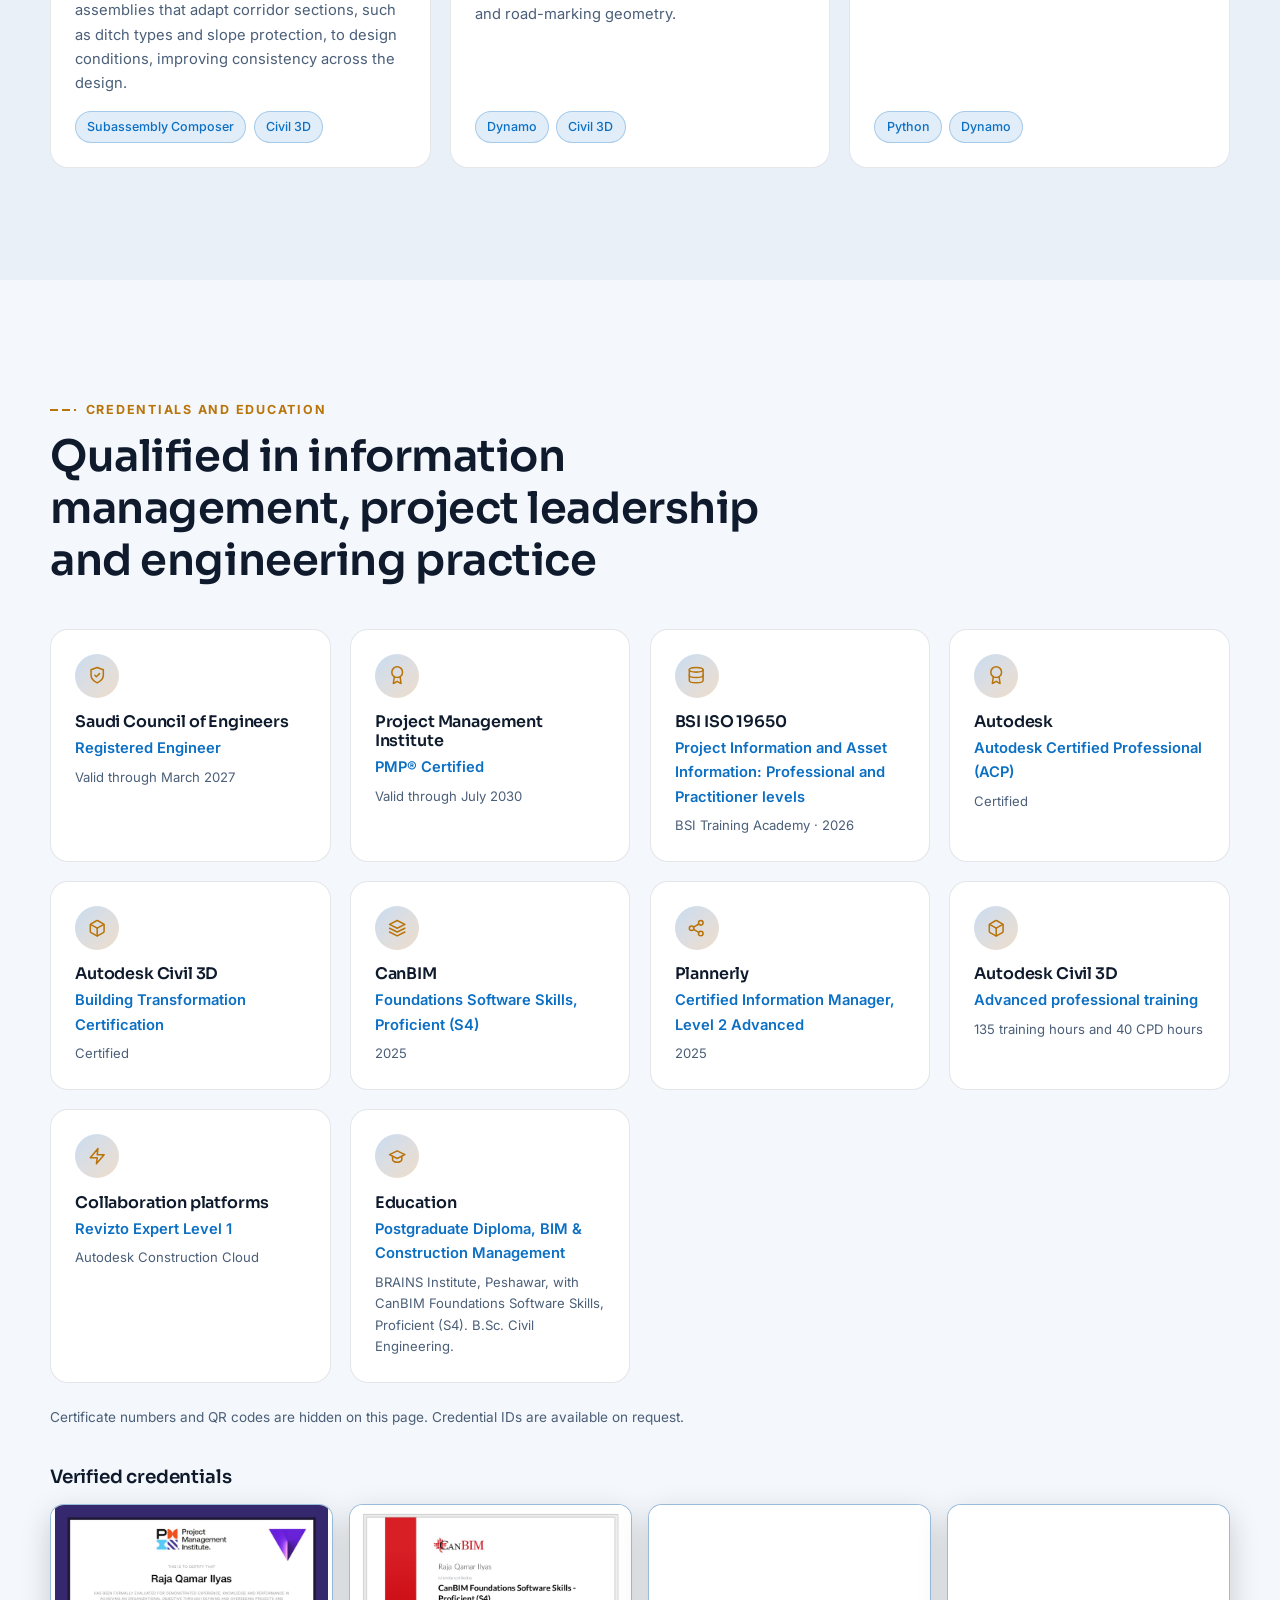
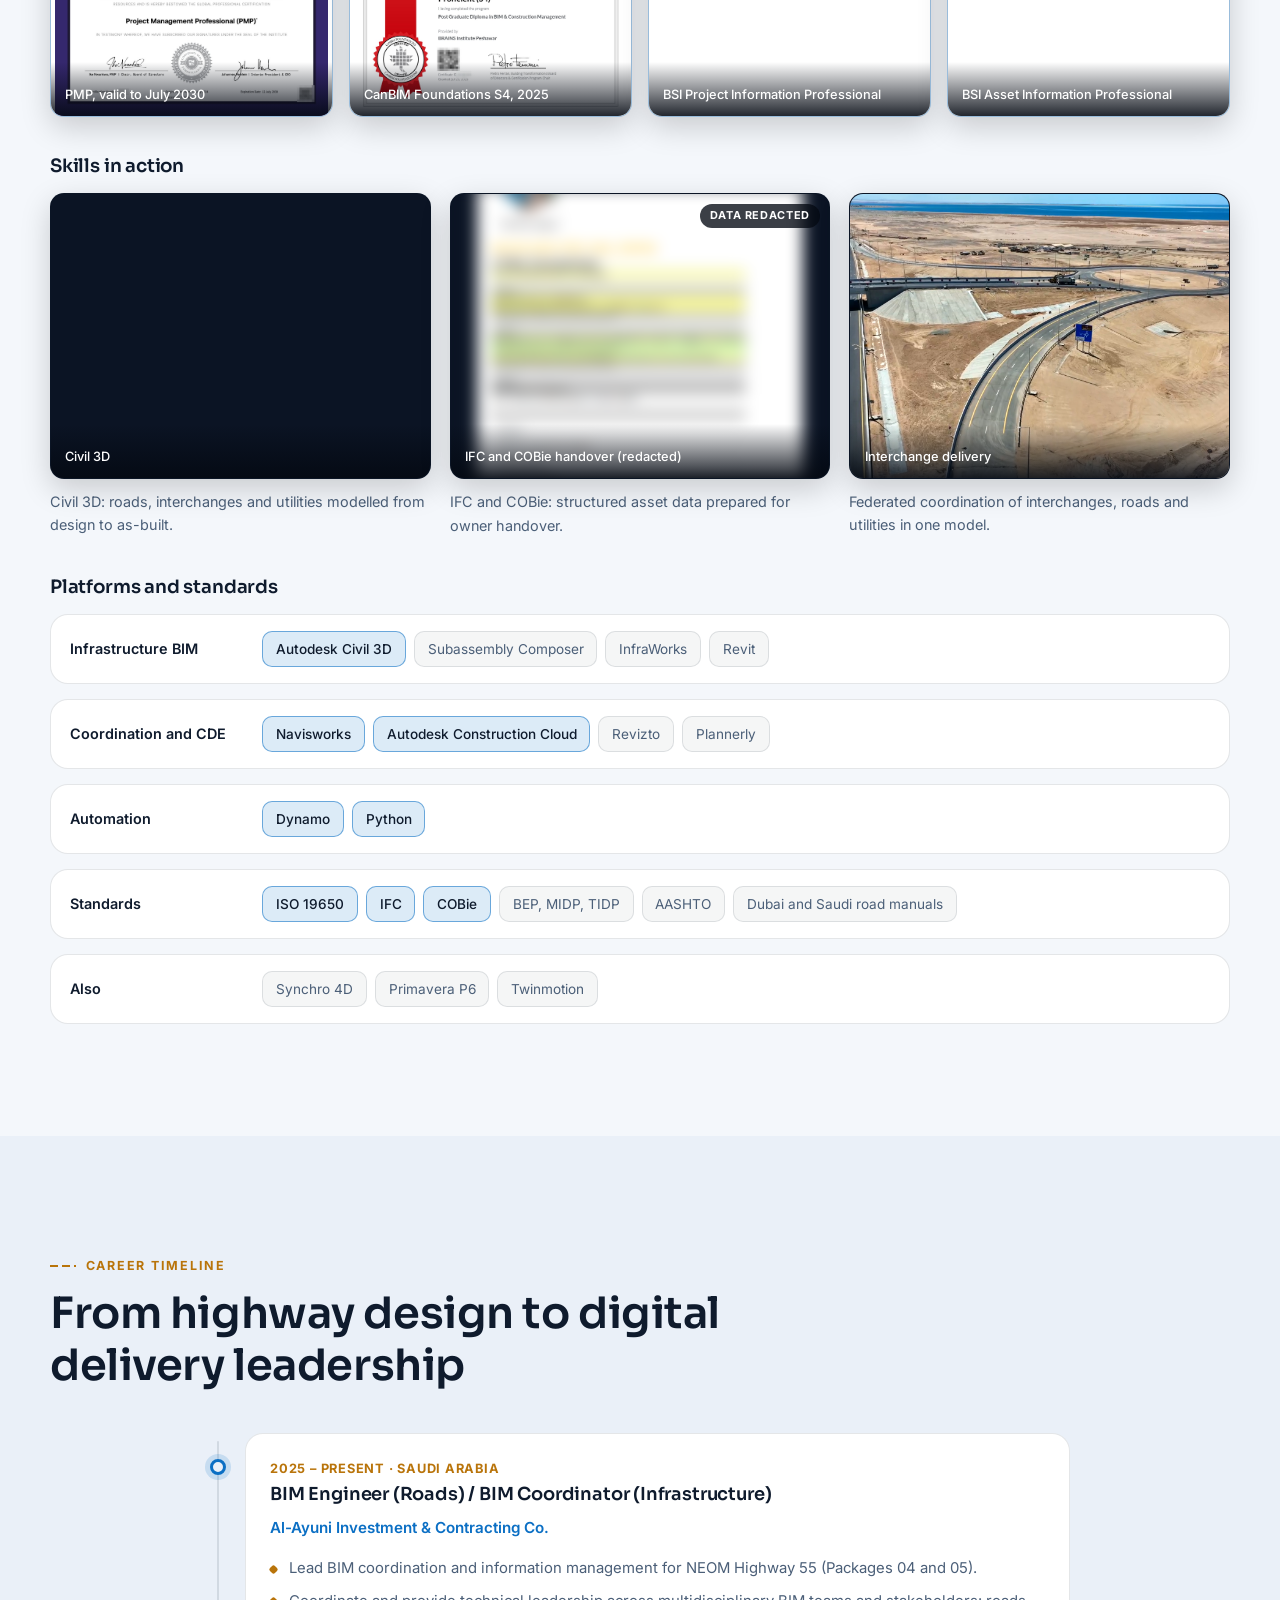
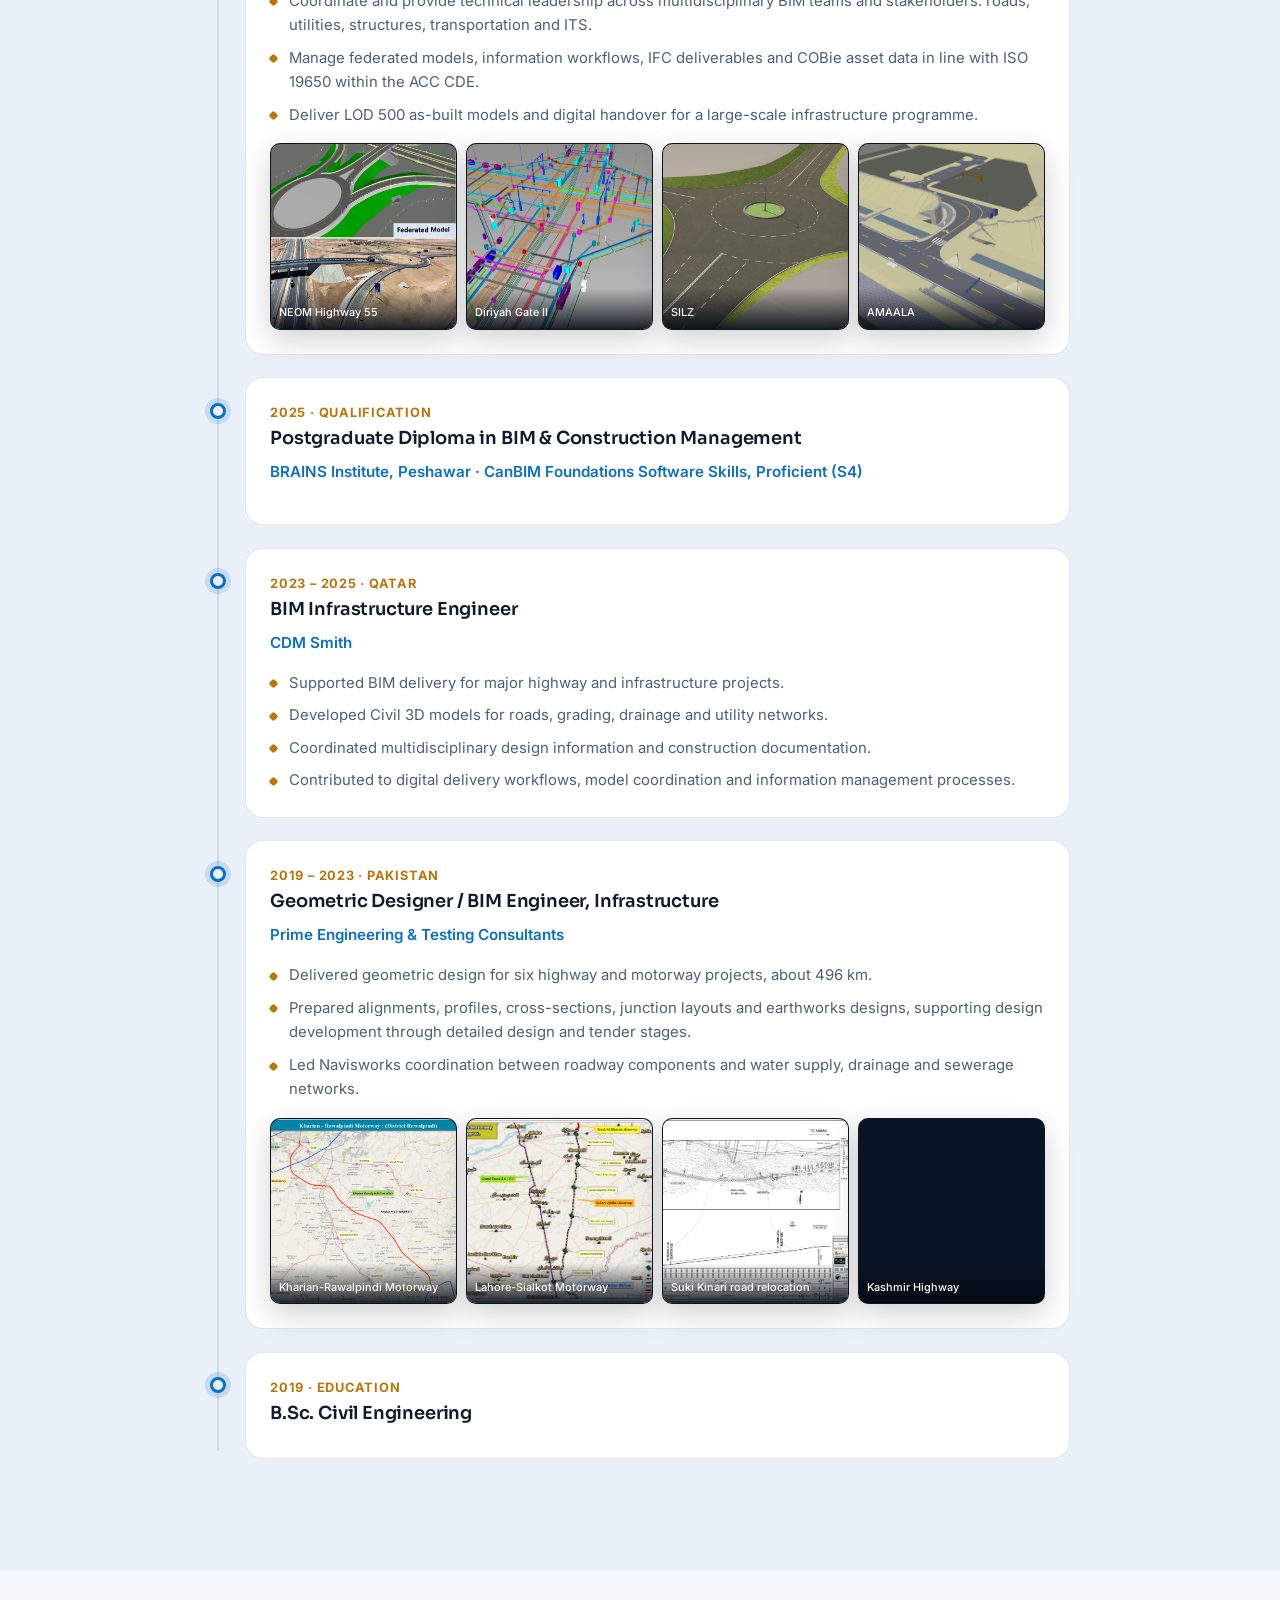
==== commit cc9b1022: "Add files via upload" ====
--- a/index.html
+++ b/index.html
@@ -35,7 +35,7 @@
     "url": "https://qamarbim1-cm.github.io/",
     "jobTitle": "Senior BIM Engineer and Information Management Professional",
     "description": "Senior BIM Engineer and Information Management professional delivering ISO 19650 information management, BIM coordination and asset information for major infrastructure.",
-    "sameAs": ["https://www.linkedin.com/in/rajaqamarilyaspmpm/"],
+    "sameAs": ["https://www.linkedin.com/in/rajaqamarilyas/"],
     "address": { "@type": "PostalAddress", "addressCountry": "SA" },
     "knowsAbout": ["ISO 19650", "Information management", "BIM coordination", "Common Data Environment", "Asset information management", "IFC", "COBie", "Infrastructure BIM", "Civil 3D", "Highway engineering"],
     "alumniOf": { "@type": "CollegeOrUniversity", "name": "Preston University" }
@@ -138,20 +138,9 @@
   <div class="hero-bg" aria-hidden="true">
     <span class="glow glow-1"></span>
     <span class="glow glow-2"></span>
+    <span class="hero-photo"></span>
     <span class="blueprint"></span>
-    <svg class="road-art" viewBox="0 0 1440 520" preserveAspectRatio="xMidYMax slice" focusable="false">
-      <g fill="none" stroke-linecap="round">
-        <path class="aln a1" d="M-60 430 C 220 330, 420 470, 700 390 S 1160 270, 1500 340"/>
-        <path class="aln a2" d="M-60 452 C 220 352, 420 492, 700 412 S 1160 292, 1500 362"/>
-        <path class="aln a3" d="M-60 474 C 220 374, 420 514, 700 434 S 1160 314, 1500 384"/>
-        <path class="aln a4" d="M-60 496 C 220 396, 420 536, 700 456 S 1160 336, 1500 406"/>
-        <path class="aln-center" d="M-60 463 C 220 363, 420 503, 700 423 S 1160 303, 1500 373"/>
-      </g>
-      <g fill="none" class="rbt" transform="translate(1180 205)">
-        <circle r="60"/><circle r="40" class="rbt-in"/>
-        <path d="M0 -60 V -120 M60 0 H 130 M0 60 V 120 M-60 0 H -130"/>
-      </g>
-    </svg>
+    <svg class="road-art" viewBox="0 0 1440 600" preserveAspectRatio="xMidYMax slice" focusable="false"><defs><linearGradient id="rd-grad" x1="0" y1="0" x2="0" y2="1"><stop offset="0" style="stop-color:var(--accent);stop-opacity:0"/><stop offset="1" style="stop-color:var(--accent);stop-opacity:.22"/></linearGradient><radialGradient id="rd-hz" cx="50%" cy="50%" r="50%"><stop offset="0" style="stop-color:var(--accent-2);stop-opacity:.55"/><stop offset="1" style="stop-color:var(--accent-2);stop-opacity:0"/></radialGradient></defs><ellipse cx="1000" cy="306" rx="420" ry="70" fill="url(#rd-hz)"/><polygon class="rd-road" points="997,300 1003,300 1430,600 570,600"/><line class="rd-edge" x1="997" y1="300" x2="570" y2="600"/><line class="rd-edge" x1="1003" y1="300" x2="1430" y2="600"/><polygon class="rd-lane" points="982.3,324.3 982.8,324.3 985.3,320.8 984.9,320.8"/><polygon class="rd-lane" points="975.8,333.3 976.5,333.3 979.9,328.5 979.3,328.5"/><polygon class="rd-lane" points="966.9,345.6 967.8,345.6 972.5,339.0 971.7,339.0"/><polygon class="rd-lane" points="954.6,362.4 955.9,362.4 962.3,353.3 961.2,353.3"/><polygon class="rd-lane" points="937.9,385.4 939.6,385.4 948.4,373.0 946.9,373.0"/><polygon class="rd-lane" points="915.0,417.0 917.4,417.0 929.4,400.0 927.4,400.0"/><polygon class="rd-lane" points="883.7,460.1 886.9,460.1 903.3,436.8 900.6,436.8"/><polygon class="rd-lane" points="840.7,519.2 845.1,519.2 867.6,487.3 863.9,487.3"/><polygon class="rd-lane" points="782.0,600.0 788.0,600.0 818.8,556.4 813.7,556.4"/><polygon class="rd-lane" points="1017.2,324.3 1017.7,324.3 1015.1,320.8 1014.7,320.8"/><polygon class="rd-lane" points="1023.5,333.3 1024.2,333.3 1020.7,328.5 1020.1,328.5"/><polygon class="rd-lane" points="1032.2,345.6 1033.1,345.6 1028.3,339.0 1027.5,339.0"/><polygon class="rd-lane" points="1044.1,362.4 1045.4,362.4 1038.8,353.3 1037.7,353.3"/><polygon class="rd-lane" points="1060.4,385.4 1062.1,385.4 1053.1,373.0 1051.6,373.0"/><polygon class="rd-lane" points="1082.6,417.0 1085.0,417.0 1072.6,400.0 1070.6,400.0"/><polygon class="rd-lane" points="1113.1,460.1 1116.3,460.1 1099.4,436.8 1096.7,436.8"/><polygon class="rd-lane" points="1154.9,519.2 1159.3,519.2 1136.1,487.3 1132.4,487.3"/><polygon class="rd-lane" points="1212.0,600.0 1218.0,600.0 1186.3,556.4 1181.2,556.4"/><polygon class="rd-dash" points="999.6,324.3 1000.4,324.3 1000.3,320.8 999.7,320.8"/><polygon class="rd-dash" points="999.4,333.3 1000.6,333.3 1000.5,328.5 999.5,328.5"/><polygon class="rd-dash" points="999.2,345.6 1000.8,345.6 1000.6,339.0 999.4,339.0"/><polygon class="rd-dash" points="999.0,362.4 1001.0,362.4 1000.9,353.3 999.1,353.3"/><polygon class="rd-dash" points="998.6,385.4 1001.4,385.4 1001.2,373.0 998.8,373.0"/><polygon class="rd-dash" points="998.1,417.0 1001.9,417.0 1001.7,400.0 998.3,400.0"/><polygon class="rd-dash" points="997.3,460.1 1002.7,460.1 1002.3,436.8 997.7,436.8"/><polygon class="rd-dash" points="996.3,519.2 1003.7,519.2 1003.1,487.3 996.9,487.3"/><polygon class="rd-dash" points="995.0,600.0 1005.0,600.0 1004.3,556.4 995.7,556.4"/><line class="rd-pole" x1="1048.7" y1="330.3" x2="1048.7" y2="319.7"/><circle class="rd-light" cx="1048.7" cy="319.7" r="1.4" style="animation-delay:0.81s"/><line class="rd-pole" x1="951.3" y1="330.3" x2="951.3" y2="319.7"/><circle class="rd-light" cx="951.3" cy="319.7" r="1.4" style="animation-delay:0.81s"/><line class="rd-pole" x1="1057.5" y1="335.8" x2="1057.5" y2="323.3"/><circle class="rd-light" cx="1057.5" cy="323.3" r="1.4" style="animation-delay:0.44s"/><line class="rd-pole" x1="942.5" y1="335.8" x2="942.5" y2="323.3"/><circle class="rd-light" cx="942.5" cy="323.3" r="1.4" style="animation-delay:0.44s"/><line class="rd-pole" x1="1067.8" y1="342.2" x2="1067.8" y2="327.5"/><circle class="rd-light" cx="1067.8" cy="327.5" r="1.4" style="animation-delay:0.07s"/><line class="rd-pole" x1="932.2" y1="342.2" x2="932.2" y2="327.5"/><circle class="rd-light" cx="932.2" cy="327.5" r="1.4" style="animation-delay:0.07s"/><line class="rd-pole" x1="1080.0" y1="349.8" x2="1080.0" y2="332.4"/><circle class="rd-light" cx="1080.0" cy="332.4" r="1.4" style="animation-delay:3.70s"/><line class="rd-pole" x1="920.0" y1="349.8" x2="920.0" y2="332.4"/><circle class="rd-light" cx="920.0" cy="332.4" r="1.4" style="animation-delay:3.70s"/><line class="rd-pole" x1="1094.4" y1="358.8" x2="1094.4" y2="338.2"/><circle class="rd-light" cx="1094.4" cy="338.2" r="1.4" style="animation-delay:3.33s"/><line class="rd-pole" x1="905.6" y1="358.8" x2="905.6" y2="338.2"/><circle class="rd-light" cx="905.6" cy="338.2" r="1.4" style="animation-delay:3.33s"/><line class="rd-pole" x1="1111.4" y1="369.4" x2="1111.4" y2="345.1"/><circle class="rd-light" cx="1111.4" cy="345.1" r="1.4" style="animation-delay:2.96s"/><line class="rd-pole" x1="888.6" y1="369.4" x2="888.6" y2="345.1"/><circle class="rd-light" cx="888.6" cy="345.1" r="1.4" style="animation-delay:2.96s"/><line class="rd-pole" x1="1131.5" y1="381.9" x2="1131.5" y2="353.2"/><circle class="rd-light" cx="1131.5" cy="353.2" r="1.6" style="animation-delay:2.59s"/><line class="rd-pole" x1="868.5" y1="381.9" x2="868.5" y2="353.2"/><circle class="rd-light" cx="868.5" cy="353.2" r="1.6" style="animation-delay:2.59s"/><line class="rd-pole" x1="1155.1" y1="396.6" x2="1155.1" y2="362.8"/><circle class="rd-light" cx="1155.1" cy="362.8" r="1.9" style="animation-delay:2.22s"/><line class="rd-pole" x1="844.9" y1="396.6" x2="844.9" y2="362.8"/><circle class="rd-light" cx="844.9" cy="362.8" r="1.9" style="animation-delay:2.22s"/><line class="rd-pole" x1="1183.1" y1="414.0" x2="1183.1" y2="374.1"/><circle class="rd-light" cx="1183.1" cy="374.1" r="2.3" style="animation-delay:1.85s"/><line class="rd-pole" x1="816.9" y1="414.0" x2="816.9" y2="374.1"/><circle class="rd-light" cx="816.9" cy="374.1" r="2.3" style="animation-delay:1.85s"/><line class="rd-pole" x1="1216.0" y1="434.6" x2="1216.0" y2="387.5"/><circle class="rd-light" cx="1216.0" cy="387.5" r="2.7" style="animation-delay:1.48s"/><line class="rd-pole" x1="784.0" y1="434.6" x2="784.0" y2="387.5"/><circle class="rd-light" cx="784.0" cy="387.5" r="2.7" style="animation-delay:1.48s"/><line class="rd-pole" x1="1254.9" y1="458.8" x2="1254.9" y2="403.2"/><circle class="rd-light" cx="1254.9" cy="403.2" r="3.2" style="animation-delay:1.11s"/><line class="rd-pole" x1="745.1" y1="458.8" x2="745.1" y2="403.2"/><circle class="rd-light" cx="745.1" cy="403.2" r="3.2" style="animation-delay:1.11s"/><line class="rd-pole" x1="1300.8" y1="487.4" x2="1300.8" y2="421.8"/><circle class="rd-light" cx="1300.8" cy="421.8" r="3.7" style="animation-delay:0.74s"/><line class="rd-pole" x1="699.2" y1="487.4" x2="699.2" y2="421.8"/><circle class="rd-light" cx="699.2" cy="421.8" r="3.7" style="animation-delay:0.74s"/><line class="rd-pole" x1="1354.9" y1="521.1" x2="1354.9" y2="443.7"/><circle class="rd-light" cx="1354.9" cy="443.7" r="4.4" style="animation-delay:0.37s"/><line class="rd-pole" x1="645.1" y1="521.1" x2="645.1" y2="443.7"/><circle class="rd-light" cx="645.1" cy="443.7" r="4.4" style="animation-delay:0.37s"/><line class="rd-pole" x1="1418.8" y1="560.9" x2="1418.8" y2="469.6"/><circle class="rd-light" cx="1418.8" cy="469.6" r="5.2" style="animation-delay:0.00s"/><line class="rd-pole" x1="581.2" y1="560.9" x2="581.2" y2="469.6"/><circle class="rd-light" cx="581.2" cy="469.6" r="5.2" style="animation-delay:0.00s"/></svg>
   </div>
 
   <div class="container hero-grid">
@@ -170,7 +159,7 @@
           <svg class="ico" aria-hidden="true"><use href="#i-download"/></svg> Download CV
         </a>
         <a class="btn btn-ghost" href="#neom">View NEOM case study <svg class="ico" aria-hidden="true"><use href="#i-arrow"/></svg></a>
-        <a class="btn btn-ghost" href="https://www.linkedin.com/in/rajaqamarilyaspmpm/" target="_blank" rel="me noopener noreferrer">
+        <a class="btn btn-ghost" href="https://www.linkedin.com/in/rajaqamarilyas/" target="_blank" rel="me noopener noreferrer">
           <svg class="ico" aria-hidden="true"><use href="#i-linkedin"/></svg> LinkedIn
         </a>
       </div>
@@ -205,6 +194,8 @@
   <a class="scroll-hint" href="#about" aria-label="Scroll to About"><svg class="ico" aria-hidden="true"><use href="#i-chevron"/></svg></a>
 </section>
 
+<section class="ribbon" aria-label="Selected programmes"><div class="container"><p class="ribbon-label reveal">Programmes delivered</p><div class="ribbon-grid"><a class="prog-tile reveal" href="#neom"><img src="assets/img/projects/NEOM/AS%20BUILT%20.png" alt="NEOM Highway 55" loading="lazy" decoding="async"><span class="prog-shade"></span><span class="prog-name">NEOM Highway 55</span><span class="prog-sub">Packages 04 and 05</span></a><a class="prog-tile reveal" href="#diriyah"><img src="assets/img/projects/Diriyah/Diriyah_01.png" alt="Diriyah Gate II" loading="lazy" decoding="async"><span class="prog-shade"></span><span class="prog-name">Diriyah Gate II</span><span class="prog-sub">Infrastructure Package 1</span></a><a class="prog-tile reveal" href="#silz"><img src="assets/img/projects/SILZ/SILZ%20Roundabout.png" alt="SILZ" loading="lazy" decoding="async"><span class="prog-shade"></span><span class="prog-name">SILZ</span><span class="prog-sub">Special Integrated Logistics Zone</span></a><a class="prog-tile reveal" href="#amaala"><img src="assets/img/projects/Amala/Amala_01.png" alt="AMAALA" loading="lazy" decoding="async"><span class="prog-shade"></span><span class="prog-name">AMAALA</span><span class="prog-sub">Saudi Arabia</span></a></div></div></section>
+
 <!-- ============================= ABOUT ============================= -->
 <section class="section" id="about">
   <div class="container">
@@ -227,6 +218,7 @@
         </div>
       </div>
       <div class="about-cards">
+        <div class="about-media reveal"><p class="media-label">NEOM Highway 55: from design to as-built</p><div class="about-media-grid"><figure class="shot ar-4-3 fit-contain" data-lightbox="neom" data-caption="Design stage: Civil 3D" tabindex="0" role="button" aria-label="Open image: Design stage: Civil 3D"><img src="assets/img/projects/NEOM/C3-c3d.png" alt="Design stage: Civil 3D" loading="lazy" decoding="async"><figcaption>Design stage: Civil 3D</figcaption></figure><figure class="shot ar-4-3 fit-contain" data-lightbox="neom" data-caption="As built" tabindex="0" role="button" aria-label="Open image: As built"><img src="assets/img/projects/NEOM/c3%20as%20built.png" alt="As built" loading="lazy" decoding="async"><figcaption>As built</figcaption></figure></div></div>
         <article class="card value-card reveal" data-delay="1">
           <svg class="ico ico-lg" aria-hidden="true"><use href="#i-ruler"/></svg>
           <h3>Engineering foundation</h3>
@@ -284,6 +276,8 @@
       </li>
     </ol>
 
+    <div class="evidence reveal"><div class="evidence-text"><p class="kicker">Handover evidence</p><h3>COBie asset data, prepared for the owner</h3><p>Asset registers and COBie datasets prepared for the NEOM Highway 55 handover. Names and project codes are redacted on this site.</p></div><div class="evidence-media"><figure class="shot ar-16-10 fit-contain redacted" data-lightbox="neom" data-caption="COBie asset register (redacted)" tabindex="0" role="button" aria-label="Open image: COBie asset register (redacted)"><img src="assets/img/projects/NEOM/COBIE.png" alt="COBie asset register (redacted)" loading="lazy" decoding="async"><figcaption>COBie asset register (redacted)</figcaption></figure><figure class="shot ar-16-10 fit-contain redacted" data-lightbox="neom" data-caption="COBie asset data (redacted)" tabindex="0" role="button" aria-label="Open image: COBie asset data (redacted)"><img src="assets/img/projects/NEOM/COBIE%201.png" alt="COBie asset data (redacted)" loading="lazy" decoding="async"><figcaption>COBie asset data (redacted)</figcaption></figure></div></div>
+
     <div class="grid grid-3 lead-cards">
       <article class="card reveal">
         <span class="icon-wrap"><svg class="ico" aria-hidden="true"><use href="#i-network"/></svg></span>
@@ -354,6 +348,8 @@
       <h2>NEOM Highway 55, Packages 04 and 05</h2>
       <p class="section-sub">Digital delivery and asset information management for a major highway package.</p>
     </header>
+
+    <figure class="shot ar-21-9 fit-cover case-banner reveal" data-lightbox="neom" data-caption="NEOM Highway 55: interchange" tabindex="0" role="button" aria-label="Open image: NEOM Highway 55: interchange"><img src="assets/img/projects/NEOM/Neom%20Int.png" alt="NEOM Highway 55: interchange" loading="lazy" decoding="async"><figcaption>NEOM Highway 55: interchange</figcaption></figure>
 
     <ul class="metric-bar reveal">
       <li><strong>4</strong><span>grade-separated interchanges</span></li>
@@ -362,6 +358,8 @@
       <li><strong>~52</strong><span>models issued</span></li>
       <li><strong>~10</strong><span>people across 5 disciplines</span></li>
     </ul>
+
+    <div class="flow reveal"><p class="media-label">From design to as-built</p><div class="flow-grid"><figure class="shot ar-4-3 fit-contain" data-lightbox="neom" data-caption="Design stage: Civil 3D" tabindex="0" role="button" aria-label="Open image: Design stage: Civil 3D"><img src="assets/img/projects/NEOM/C3-c3d.png" alt="Design stage: Civil 3D" loading="lazy" decoding="async"><figcaption>Design stage: Civil 3D</figcaption></figure><span class="flow-arrow" aria-hidden="true"><svg class="ico"><use href="#i-arrow"/></svg></span><figure class="shot ar-4-3 fit-contain" data-lightbox="neom" data-caption="As built" tabindex="0" role="button" aria-label="Open image: As built"><img src="assets/img/projects/NEOM/c3%20as%20built.png" alt="As built" loading="lazy" decoding="async"><figcaption>As built</figcaption></figure><span class="flow-arrow" aria-hidden="true"><svg class="ico"><use href="#i-arrow"/></svg></span><figure class="shot ar-4-3 fit-cover" data-lightbox="neom" data-caption="As built" tabindex="0" role="button" aria-label="Open image: As built"><img src="assets/img/projects/NEOM/AS%20BUILT%20.png" alt="As built" loading="lazy" decoding="async"><figcaption>As built</figcaption></figure></div></div>
 
     <div class="case-grid">
       <article class="card case-overview reveal">
@@ -401,11 +399,14 @@
     <h3 class="sub-head reveal">Outcomes</h3>
     <div class="outcome-grid">
       <article class="outcome reveal"><span class="outcome-n">01</span><p>Led BIM and information management for one of NEOM's major highway packages: about 40 km, 4 interchanges, 6 corridors.</p></article>
-      <article class="outcome reveal" data-delay="1"><span class="outcome-n">02</span><p>Delivered coordinated LOD 500 as-built models supporting digital asset handover and long-term asset management.</p></article>
-      <article class="outcome reveal" data-delay="2"><span class="outcome-n">03</span><p>Governed federated deliverables across disciplines and stakeholders: about 52 models issued through the common data environment.</p></article>
-      <article class="outcome reveal" data-delay="3"><span class="outcome-n">04</span><p>Delivered IFC models, COBie datasets, asset registers and information requirements for client handover.</p></article>
+      <article class="outcome reveal" data-delay="1"><span class="outcome-n">02</span><div class="outcome-thumb"><figure class="shot ar-16-9 fit-cover" data-lightbox="neom" data-caption="As built" tabindex="0" role="button" aria-label="Open image: As built"><img src="assets/img/projects/NEOM/AS%20BUILT%20.png" alt="As built" loading="lazy" decoding="async"><figcaption>As built</figcaption></figure></div><p>Delivered coordinated LOD 500 as-built models supporting digital asset handover and long-term asset management.</p></article>
+      <article class="outcome reveal" data-delay="2"><span class="outcome-n">03</span><div class="outcome-thumb"><figure class="shot ar-16-9 fit-cover" data-lightbox="neom" data-caption="NEOM Highway 55: interchange" tabindex="0" role="button" aria-label="Open image: NEOM Highway 55: interchange"><img src="assets/img/projects/NEOM/Neom%20Int.png" alt="NEOM Highway 55: interchange" loading="lazy" decoding="async"><figcaption>NEOM Highway 55: interchange</figcaption></figure></div><p>Governed federated deliverables across disciplines and stakeholders: about 52 models issued through the common data environment.</p></article>
+      <article class="outcome reveal" data-delay="3"><span class="outcome-n">04</span><div class="outcome-thumb"><figure class="shot ar-16-9 fit-contain redacted" data-lightbox="neom" data-caption="COBie asset register (redacted)" tabindex="0" role="button" aria-label="Open image: COBie asset register (redacted)"><img src="assets/img/projects/NEOM/COBIE.png" alt="COBie asset register (redacted)" loading="lazy" decoding="async"><figcaption>COBie asset register (redacted)</figcaption></figure></div><p>Delivered IFC models, COBie datasets, asset registers and information requirements for client handover.</p></article>
       <article class="outcome reveal" data-delay="4"><span class="outcome-n">05</span><p>Supported the transition from design models to information-rich digital assets aligned with owner-operator requirements.</p></article>
     </div>
+
+    <h3 class="sub-head reveal">Project evidence</h3>
+    <div class="gallery reveal"><figure class="shot ar-4-3 fit-cover" data-lightbox="neom" data-caption="NEOM Highway 55" tabindex="0" role="button" aria-label="Open image: NEOM Highway 55"><img src="assets/img/projects/NEOM/02.png" alt="NEOM Highway 55" loading="lazy" decoding="async"><figcaption>NEOM Highway 55</figcaption></figure><figure class="shot ar-4-3 fit-cover" data-lightbox="neom" data-caption="NEOM Highway 55" tabindex="0" role="button" aria-label="Open image: NEOM Highway 55"><img src="assets/img/projects/NEOM/C3.png" alt="NEOM Highway 55" loading="lazy" decoding="async"><figcaption>NEOM Highway 55</figcaption></figure><figure class="shot ar-4-3 fit-cover" data-lightbox="neom" data-caption="NEOM Highway 55" tabindex="0" role="button" aria-label="Open image: NEOM Highway 55"><img src="assets/img/projects/NEOM/C3-P1.png" alt="NEOM Highway 55" loading="lazy" decoding="async"><figcaption>NEOM Highway 55</figcaption></figure><figure class="shot ar-4-3 fit-cover" data-lightbox="neom" data-caption="NEOM Highway 55" tabindex="0" role="button" aria-label="Open image: NEOM Highway 55"><img src="assets/img/projects/NEOM/ic-06.png" alt="NEOM Highway 55" loading="lazy" decoding="async"><figcaption>NEOM Highway 55</figcaption></figure><figure class="shot ar-4-3 fit-cover" data-lightbox="neom" data-caption="NEOM Highway 55" tabindex="0" role="button" aria-label="Open image: NEOM Highway 55"><img src="assets/img/projects/NEOM/neom.png" alt="NEOM Highway 55" loading="lazy" decoding="async"><figcaption>NEOM Highway 55</figcaption></figure><figure class="shot ar-4-3 fit-cover" data-lightbox="neom" data-caption="NEOM Highway 55" tabindex="0" role="button" aria-label="Open image: NEOM Highway 55"><img src="assets/img/projects/NEOM/NEOM_01.png" alt="NEOM Highway 55" loading="lazy" decoding="async"><figcaption>NEOM Highway 55</figcaption></figure><figure class="shot ar-4-3 fit-cover" data-lightbox="neom" data-caption="NEOM Highway 55" tabindex="0" role="button" aria-label="Open image: NEOM Highway 55"><img src="assets/img/projects/NEOM/NEOM_02.png" alt="NEOM Highway 55" loading="lazy" decoding="async"><figcaption>NEOM Highway 55</figcaption></figure></div>
   </div>
 </section>
 
@@ -419,29 +420,38 @@
     </header>
     <p class="intro reveal">Contributed to the design and development of major highway, motorway and hydropower-related road infrastructure projects across Pakistan. Selected from six highway and motorway projects totalling about 496 km.</p>
 
+    <figure class="shot ar-21-9 fit-cover case-banner reveal" data-lightbox="prime" data-caption="Highway and motorway design, Pakistan" tabindex="0" role="button" aria-label="Open image: Highway and motorway design, Pakistan"><img src="assets/img/projects/Prime/Prime_Banner.png" alt="Highway and motorway design, Pakistan" loading="lazy" decoding="async"><figcaption>Highway and motorway design, Pakistan</figcaption></figure>
+
     <h3 class="sub-head reveal">Selected major projects</h3>
     <div class="proj-grid">
       <article class="card proj-card reveal">
+        <div class="prog-media proj-media"><figure class="shot ar-16-10 fit-cover" data-lightbox="prime" data-caption="Kharian-Rawalpindi Motorway" tabindex="0" role="button" aria-label="Open image: Kharian-Rawalpindi Motorway"><img src="assets/img/projects/Prime/Kharian-Rawalpindi_01.png" alt="Kharian-Rawalpindi Motorway" loading="lazy" decoding="async"><figcaption>Kharian-Rawalpindi Motorway</figcaption></figure><div class="prog-thumbs"><figure class="shot ar-1-1 fit-cover" data-lightbox="prime" data-caption="Kharian-Rawalpindi Motorway" tabindex="0" role="button" aria-label="Open image: Kharian-Rawalpindi Motorway"><img src="assets/img/projects/Prime/Kharian-Rawalpindi_02.png" alt="Kharian-Rawalpindi Motorway" loading="lazy" decoding="async"><figcaption>Kharian-Rawalpindi Motorway</figcaption></figure><figure class="shot ar-1-1 fit-cover" data-lightbox="prime" data-caption="Kharian-Rawalpindi Motorway" tabindex="0" role="button" aria-label="Open image: Kharian-Rawalpindi Motorway"><img src="assets/img/projects/Prime/Kharian-Rawalpindi_03.png" alt="Kharian-Rawalpindi Motorway" loading="lazy" decoding="async"><figcaption>Kharian-Rawalpindi Motorway</figcaption></figure></div></div>
         <p class="proj-km"><strong>113</strong> km</p>
         <h3>Kharian&ndash;Rawalpindi Motorway</h3>
         <p>Highway and motorway geometric design.</p>
       </article>
       <article class="card proj-card reveal" data-delay="1">
+        <div class="prog-media proj-media"><figure class="shot ar-16-10 fit-cover" data-lightbox="prime" data-caption="Lahore-Sialkot Motorway" tabindex="0" role="button" aria-label="Open image: Lahore-Sialkot Motorway"><img src="assets/img/projects/Prime/Lahore-Sialkot_01.png" alt="Lahore-Sialkot Motorway" loading="lazy" decoding="async"><figcaption>Lahore-Sialkot Motorway</figcaption></figure><div class="prog-thumbs"><figure class="shot ar-1-1 fit-cover" data-lightbox="prime" data-caption="Lahore-Sialkot Motorway" tabindex="0" role="button" aria-label="Open image: Lahore-Sialkot Motorway"><img src="assets/img/projects/Prime/Lahore-Sialkot_02.png" alt="Lahore-Sialkot Motorway" loading="lazy" decoding="async"><figcaption>Lahore-Sialkot Motorway</figcaption></figure><figure class="shot ar-1-1 fit-cover" data-lightbox="prime" data-caption="Lahore-Sialkot Motorway" tabindex="0" role="button" aria-label="Open image: Lahore-Sialkot Motorway"><img src="assets/img/projects/Prime/Lahore-Sialkot_03.png" alt="Lahore-Sialkot Motorway" loading="lazy" decoding="async"><figcaption>Lahore-Sialkot Motorway</figcaption></figure></div></div>
         <p class="proj-km"><strong>89</strong> km</p>
         <h3>Lahore&ndash;Sialkot Motorway</h3>
         <p>Road geometric design and infrastructure development.</p>
       </article>
       <article class="card proj-card reveal" data-delay="2">
+        <div class="prog-media proj-media"><figure class="shot ar-16-10 fit-cover" data-lightbox="prime" data-caption="Suki Kinari road relocation" tabindex="0" role="button" aria-label="Open image: Suki Kinari road relocation"><img src="assets/img/projects/Prime/Suki-Kinari_01.png" alt="Suki Kinari road relocation" loading="lazy" decoding="async"><figcaption>Suki Kinari road relocation</figcaption></figure><div class="prog-thumbs"><figure class="shot ar-1-1 fit-cover" data-lightbox="prime" data-caption="Suki Kinari road relocation" tabindex="0" role="button" aria-label="Open image: Suki Kinari road relocation"><img src="assets/img/projects/Prime/Suki-Kinari_02.png" alt="Suki Kinari road relocation" loading="lazy" decoding="async"><figcaption>Suki Kinari road relocation</figcaption></figure><figure class="shot ar-1-1 fit-cover" data-lightbox="prime" data-caption="Suki Kinari road relocation" tabindex="0" role="button" aria-label="Open image: Suki Kinari road relocation"><img src="assets/img/projects/Prime/Suki-Kinari_03.png" alt="Suki Kinari road relocation" loading="lazy" decoding="async"><figcaption>Suki Kinari road relocation</figcaption></figure></div></div>
         <p class="proj-km"><strong>8.7</strong> km</p>
         <h3>Suki Kinari Hydropower Project: Road Relocation</h3>
         <p>Relocation and geometric design of road infrastructure associated with the hydropower development.</p>
       </article>
       <article class="card proj-card reveal" data-delay="3">
+        <div class="prog-media proj-media"><figure class="shot ar-16-10 fit-cover" data-lightbox="prime" data-caption="Kashmir Highway" tabindex="0" role="button" aria-label="Open image: Kashmir Highway"><img src="assets/img/projects/Prime/Kashmir-Highway_01.png" alt="Kashmir Highway" loading="lazy" decoding="async"><figcaption>Kashmir Highway</figcaption></figure><div class="prog-thumbs"><figure class="shot ar-1-1 fit-cover" data-lightbox="prime" data-caption="Kashmir Highway" tabindex="0" role="button" aria-label="Open image: Kashmir Highway"><img src="assets/img/projects/Prime/Kashmir-Highway_02.png" alt="Kashmir Highway" loading="lazy" decoding="async"><figcaption>Kashmir Highway</figcaption></figure><figure class="shot ar-1-1 fit-cover" data-lightbox="prime" data-caption="Kashmir Highway" tabindex="0" role="button" aria-label="Open image: Kashmir Highway"><img src="assets/img/projects/Prime/Kashmir-Highway_03.png" alt="Kashmir Highway" loading="lazy" decoding="async"><figcaption>Kashmir Highway</figcaption></figure></div></div>
         <p class="proj-km"><strong>126</strong> km</p>
         <h3>Kashmir Highway: Kohala to Dadyal</h3>
         <p>Highway geometric design through challenging mountainous terrain, including a series of tunnels.</p>
       </article>
     </div>
+
+    <h3 class="sub-head reveal">Design evidence</h3>
+    <div class="gallery reveal"><figure class="shot ar-4-3 fit-contain" data-lightbox="prime" data-caption="Design drawing" tabindex="0" role="button" aria-label="Open image: Design drawing"><img src="assets/img/projects/Prime/Design_01.png" alt="Design drawing" loading="lazy" decoding="async"><figcaption>Design drawing</figcaption></figure><figure class="shot ar-4-3 fit-contain" data-lightbox="prime" data-caption="Design drawing" tabindex="0" role="button" aria-label="Open image: Design drawing"><img src="assets/img/projects/Prime/Design_02.png" alt="Design drawing" loading="lazy" decoding="async"><figcaption>Design drawing</figcaption></figure><figure class="shot ar-4-3 fit-contain" data-lightbox="prime" data-caption="Design drawing" tabindex="0" role="button" aria-label="Open image: Design drawing"><img src="assets/img/projects/Prime/Design_03.png" alt="Design drawing" loading="lazy" decoding="async"><figcaption>Design drawing</figcaption></figure><figure class="shot ar-4-3 fit-contain" data-lightbox="prime" data-caption="Design drawing" tabindex="0" role="button" aria-label="Open image: Design drawing"><img src="assets/img/projects/Prime/Design_04.png" alt="Design drawing" loading="lazy" decoding="async"><figcaption>Design drawing</figcaption></figure></div>
 
     <h3 class="sub-head reveal">Project portfolio highlights</h3>
     <ul class="highlight-grid reveal">
@@ -451,19 +461,10 @@
       <li><svg class="ico" aria-hidden="true"><use href="#i-check"/></svg> Hydropower project access and road relocation design</li>
     </ul>
 
-    <h3 class="sub-head reveal">Other delivery experience</h3>
-    <div class="grid grid-2">
-      <article class="card reveal">
-        <p class="project-loc">Qatar &middot; CDM Smith</p>
-        <h3>Road Western Area WA 2315</h3>
-        <p class="muted">Supported BIM delivery for the access road to Al Nakasha site: Civil 3D models for roads, grading, drainage and utilities, multidisciplinary coordination and construction documentation, within digital delivery workflows.</p>
-      </article>
-      <article class="card reveal" data-delay="1">
-        <p class="project-loc">Saudi Arabia &middot; Al-Ayuni Investment &amp; Contracting</p>
-        <h3>Further Saudi programmes</h3>
-        <p class="muted">Diriyah Gate II (Infrastructure Package 1) and SILZ, alongside NEOM Highway 55.</p>
-      </article>
-    </div>
+    <h3 class="sub-head reveal" id="programmes">Programme delivery, Saudi Arabia</h3>
+    <div class="prog-grid"><article class="card prog-card reveal" id="diriyah"><div class="prog-media"><figure class="shot ar-16-10 fit-cover" data-lightbox="diriyah" data-caption="Diriyah Gate II" tabindex="0" role="button" aria-label="Open image: Diriyah Gate II"><img src="assets/img/projects/Diriyah/Diriyah_01.png" alt="Diriyah Gate II" loading="lazy" decoding="async"><figcaption>Diriyah Gate II</figcaption></figure><div class="prog-thumbs"><figure class="shot ar-1-1 fit-cover" data-lightbox="diriyah" data-caption="Diriyah Gate II" tabindex="0" role="button" aria-label="Open image: Diriyah Gate II"><img src="assets/img/projects/Diriyah/Diriyah_02.png" alt="Diriyah Gate II" loading="lazy" decoding="async"><figcaption>Diriyah Gate II</figcaption></figure></div></div><p class="project-loc">Saudi Arabia &middot; Al-Ayuni Investment &amp; Contracting</p><h3>Diriyah Gate II, Infrastructure Package 1</h3><p class="muted">Infrastructure BIM delivery on Package 1 of the Diriyah Gate II programme.</p></article><article class="card prog-card reveal" id="silz"><div class="prog-media"><figure class="shot ar-16-10 fit-cover" data-lightbox="silz" data-caption="SILZ: roundabout" tabindex="0" role="button" aria-label="Open image: SILZ: roundabout"><img src="assets/img/projects/SILZ/SILZ%20Roundabout.png" alt="SILZ: roundabout" loading="lazy" decoding="async"><figcaption>SILZ: roundabout</figcaption></figure><div class="prog-thumbs"><figure class="shot ar-1-1 fit-cover" data-lightbox="silz" data-caption="SILZ" tabindex="0" role="button" aria-label="Open image: SILZ"><img src="assets/img/projects/SILZ/SILZ%20_02.png" alt="SILZ" loading="lazy" decoding="async"><figcaption>SILZ</figcaption></figure></div></div><p class="project-loc">Saudi Arabia &middot; Al-Ayuni Investment &amp; Contracting</p><h3>SILZ, Special Integrated Logistics Zone</h3><p class="muted">Infrastructure BIM delivery for the Special Integrated Logistics Zone.</p></article><article class="card prog-card reveal" id="amaala"><div class="prog-media"><figure class="shot ar-16-10 fit-cover" data-lightbox="amaala" data-caption="AMAALA" tabindex="0" role="button" aria-label="Open image: AMAALA"><img src="assets/img/projects/Amala/Amala_01.png" alt="AMAALA" loading="lazy" decoding="async"><figcaption>AMAALA</figcaption></figure><div class="prog-thumbs"><figure class="shot ar-1-1 fit-cover" data-lightbox="amaala" data-caption="AMAALA" tabindex="0" role="button" aria-label="Open image: AMAALA"><img src="assets/img/projects/Amala/Amala_Building_01.png" alt="AMAALA" loading="lazy" decoding="async"><figcaption>AMAALA</figcaption></figure><figure class="shot ar-1-1 fit-cover" data-lightbox="amaala" data-caption="AMAALA" tabindex="0" role="button" aria-label="Open image: AMAALA"><img src="assets/img/projects/Amala/Amala_Building_02.png" alt="AMAALA" loading="lazy" decoding="async"><figcaption>AMAALA</figcaption></figure><figure class="shot ar-1-1 fit-cover" data-lightbox="amaala" data-caption="AMAALA" tabindex="0" role="button" aria-label="Open image: AMAALA"><img src="assets/img/projects/Amala/2Amala_01.png" alt="AMAALA" loading="lazy" decoding="async"><figcaption>AMAALA</figcaption></figure></div></div><p class="project-loc">Saudi Arabia &middot; Al-Ayuni Investment &amp; Contracting</p><h3>AMAALA</h3><p class="muted">Project visuals from the AMAALA programme in Saudi Arabia.</p></article></div>
+
+    <div class="grid grid-2 more-exp"><article class="card reveal"><p class="project-loc">Qatar &middot; CDM Smith</p><h3>Road Western Area WA 2315</h3><p class="muted">Supported BIM delivery for the access road to Al Nakasha site: Civil 3D models for roads, grading, drainage and utilities, multidisciplinary coordination and construction documentation, within digital delivery workflows.</p></article></div>
   </div>
 </section>
 
@@ -546,8 +547,8 @@
       <article class="card cert-card reveal" data-delay="2">
         <span class="cert-badge"><svg class="ico" aria-hidden="true"><use href="#i-database"/></svg></span>
         <h3>BSI ISO 19650</h3>
-        <p class="cert-title">Project Information and Asset Information Professional</p>
-        <p class="cert-meta">2026</p>
+        <p class="cert-title">Project Information and Asset Information: Professional and Practitioner levels</p>
+        <p class="cert-meta">BSI Training Academy &middot; 2026</p>
       </article>
       <article class="card cert-card reveal" data-delay="3">
         <span class="cert-badge"><svg class="ico" aria-hidden="true"><use href="#i-award"/></svg></span>
@@ -592,7 +593,13 @@
         <p class="cert-meta">BRAINS Institute, Peshawar, with CanBIM Foundations Software Skills, Proficient (S4). B.Sc. Civil Engineering.</p>
       </article>
     </div>
-    <p class="legend reveal">Certificates and credential IDs are available on request.</p>
+    <p class="legend reveal">Certificate numbers and QR codes are hidden on this page. Credential IDs are available on request.</p>
+
+    <h3 class="sub-head reveal">Verified credentials</h3>
+    <div class="cert-shots reveal"><figure class="shot ar-4-3 fit-contain cert-shot" data-lightbox="certs" data-caption="PMP, valid to July 2030" tabindex="0" role="button" aria-label="Open certificate: PMP, valid to July 2030"><img src="assets/img/certs/PMP.jpg" alt="Certificate: PMP, valid to July 2030" loading="lazy" decoding="async"><figcaption>PMP, valid to July 2030</figcaption></figure><figure class="shot ar-4-3 fit-contain cert-shot" data-lightbox="certs" data-caption="CanBIM Foundations S4, 2025" tabindex="0" role="button" aria-label="Open certificate: CanBIM Foundations S4, 2025"><img src="assets/img/certs/CanBIM_S4.jpg" alt="Certificate: CanBIM Foundations S4, 2025" loading="lazy" decoding="async"><figcaption>CanBIM Foundations S4, 2025</figcaption></figure><figure class="shot ar-4-3 fit-contain cert-shot" data-lightbox="certs" data-caption="BSI Project Information Professional" tabindex="0" role="button" aria-label="Open certificate: BSI Project Information Professional"><img src="assets/img/certs/BSI_Project_Information_Professional.jpg" alt="Certificate: BSI Project Information Professional" loading="lazy" decoding="async"><figcaption>BSI Project Information Professional</figcaption></figure><figure class="shot ar-4-3 fit-contain cert-shot" data-lightbox="certs" data-caption="BSI Asset Information Professional" tabindex="0" role="button" aria-label="Open certificate: BSI Asset Information Professional"><img src="assets/img/certs/BSI_Asset_Information_Professional.jpg" alt="Certificate: BSI Asset Information Professional" loading="lazy" decoding="async"><figcaption>BSI Asset Information Professional</figcaption></figure></div>
+
+    <h3 class="sub-head reveal">Skills in action</h3>
+    <div class="grid grid-3 skills-media reveal"><div class="skill-tile"><figure class="shot ar-4-3 fit-contain" data-lightbox="neom" data-caption="Civil 3D" tabindex="0" role="button" aria-label="Open image: Civil 3D"><img src="assets/img/projects/NEOM/C3.png" alt="Civil 3D" loading="lazy" decoding="async"><figcaption>Civil 3D</figcaption></figure><p class="muted">Civil 3D: roads, interchanges and utilities modelled from design to as-built.</p></div><div class="skill-tile"><figure class="shot ar-4-3 fit-contain redacted" data-lightbox="neom" data-caption="IFC and COBie handover (redacted)" tabindex="0" role="button" aria-label="Open image: IFC and COBie handover (redacted)"><img src="assets/img/projects/NEOM/COBIE%201.png" alt="IFC and COBie handover (redacted)" loading="lazy" decoding="async"><figcaption>IFC and COBie handover (redacted)</figcaption></figure><p class="muted">IFC and COBie: structured asset data prepared for owner handover.</p></div><div class="skill-tile"><figure class="shot ar-4-3 fit-cover" data-lightbox="neom" data-caption="Interchange delivery" tabindex="0" role="button" aria-label="Open image: Interchange delivery"><img src="assets/img/projects/NEOM/Neom%20Int.png" alt="Interchange delivery" loading="lazy" decoding="async"><figcaption>Interchange delivery</figcaption></figure><p class="muted">Federated coordination of interchanges, roads and utilities in one model.</p></div></div>
 
     <h3 class="sub-head reveal">Platforms and standards</h3>
     <div class="platforms reveal">
@@ -627,6 +634,7 @@
               <li>Manage federated models, information workflows, IFC deliverables and COBie asset data in line with ISO 19650 within the ACC CDE.</li>
               <li>Deliver LOD 500 as-built models and digital handover for a large-scale infrastructure programme.</li>
             </ul>
+            <div class="tl-media"><figure class="shot ar-1-1 fit-cover tl-shot" data-lightbox="timeline" data-caption="NEOM Highway 55" tabindex="0" role="button" aria-label="Open image: NEOM Highway 55"><img src="assets/img/projects/NEOM/AS%20BUILT%20.png" alt="NEOM Highway 55" loading="lazy" decoding="async"><figcaption>NEOM Highway 55</figcaption></figure><figure class="shot ar-1-1 fit-cover tl-shot" data-lightbox="timeline" data-caption="Diriyah Gate II" tabindex="0" role="button" aria-label="Open image: Diriyah Gate II"><img src="assets/img/projects/Diriyah/Diriyah_01.png" alt="Diriyah Gate II" loading="lazy" decoding="async"><figcaption>Diriyah Gate II</figcaption></figure><figure class="shot ar-1-1 fit-cover tl-shot" data-lightbox="timeline" data-caption="SILZ" tabindex="0" role="button" aria-label="Open image: SILZ"><img src="assets/img/projects/SILZ/SILZ%20Roundabout.png" alt="SILZ" loading="lazy" decoding="async"><figcaption>SILZ</figcaption></figure><figure class="shot ar-1-1 fit-cover tl-shot" data-lightbox="timeline" data-caption="AMAALA" tabindex="0" role="button" aria-label="Open image: AMAALA"><img src="assets/img/projects/Amala/Amala_01.png" alt="AMAALA" loading="lazy" decoding="async"><figcaption>AMAALA</figcaption></figure></div>
           </div>
         </li>
         <li class="tl-item reveal">
@@ -662,6 +670,7 @@
               <li>Prepared alignments, profiles, cross-sections, junction layouts and earthworks designs, supporting design development through detailed design and tender stages.</li>
               <li>Led Navisworks coordination between roadway components and water supply, drainage and sewerage networks.</li>
             </ul>
+            <div class="tl-media"><figure class="shot ar-1-1 fit-cover tl-shot" data-lightbox="timeline-pk" data-caption="Kharian-Rawalpindi Motorway" tabindex="0" role="button" aria-label="Open image: Kharian-Rawalpindi Motorway"><img src="assets/img/projects/Prime/Kharian-Rawalpindi_01.png" alt="Kharian-Rawalpindi Motorway" loading="lazy" decoding="async"><figcaption>Kharian-Rawalpindi Motorway</figcaption></figure><figure class="shot ar-1-1 fit-cover tl-shot" data-lightbox="timeline-pk" data-caption="Lahore-Sialkot Motorway" tabindex="0" role="button" aria-label="Open image: Lahore-Sialkot Motorway"><img src="assets/img/projects/Prime/Lahore-Sialkot_01.png" alt="Lahore-Sialkot Motorway" loading="lazy" decoding="async"><figcaption>Lahore-Sialkot Motorway</figcaption></figure><figure class="shot ar-1-1 fit-cover tl-shot" data-lightbox="timeline-pk" data-caption="Suki Kinari road relocation" tabindex="0" role="button" aria-label="Open image: Suki Kinari road relocation"><img src="assets/img/projects/Prime/Suki-Kinari_01.png" alt="Suki Kinari road relocation" loading="lazy" decoding="async"><figcaption>Suki Kinari road relocation</figcaption></figure><figure class="shot ar-1-1 fit-cover tl-shot" data-lightbox="timeline-pk" data-caption="Kashmir Highway" tabindex="0" role="button" aria-label="Open image: Kashmir Highway"><img src="assets/img/projects/Prime/Kashmir-Highway_01.png" alt="Kashmir Highway" loading="lazy" decoding="async"><figcaption>Kashmir Highway</figcaption></figure></div>
           </div>
         </li>
         <li class="tl-item reveal">
@@ -686,7 +695,7 @@
       </div>
       <div class="cta-actions">
         <a class="btn btn-primary" href="assets/cv/Raja_Qamar_Ilyas_CV.pdf" download><svg class="ico" aria-hidden="true"><use href="#i-download"/></svg> Download CV (PDF)</a>
-        <a class="btn btn-ghost" href="https://www.linkedin.com/in/rajaqamarilyaspmpm/" target="_blank" rel="me noopener noreferrer"><svg class="ico" aria-hidden="true"><use href="#i-linkedin"/></svg> View LinkedIn</a>
+        <a class="btn btn-ghost" href="https://www.linkedin.com/in/rajaqamarilyas/" target="_blank" rel="me noopener noreferrer"><svg class="ico" aria-hidden="true"><use href="#i-linkedin"/></svg> View LinkedIn</a>
       </div>
     </div>
 
@@ -708,7 +717,7 @@
             <button class="icon-btn small" type="button" id="emailCopy" aria-label="Copy email address" hidden><svg class="ico" aria-hidden="true"><use href="#i-copy"/></svg></button>
           </div>
         </div>
-        <a class="card contact-card link-card" href="https://www.linkedin.com/in/rajaqamarilyaspmpm/" target="_blank" rel="me noopener noreferrer">
+        <a class="card contact-card link-card" href="https://www.linkedin.com/in/rajaqamarilyas/" target="_blank" rel="me noopener noreferrer">
           <span class="icon-wrap"><svg class="ico" aria-hidden="true"><use href="#i-linkedin"/></svg></span>
           <div>
             <h3>LinkedIn</h3>
@@ -746,12 +755,14 @@
     <p>&copy; <span id="year">2026</span> Raja Qamar Ilyas &middot; Senior BIM Engineer &middot; Information Management Professional &middot; Saudi Arabia</p>
     <p class="footer-links">
       <a href="assets/cv/Raja_Qamar_Ilyas_CV.pdf" download>CV</a>
-      <a href="https://www.linkedin.com/in/rajaqamarilyaspmpm/" target="_blank" rel="me noopener noreferrer">LinkedIn</a>
+      <a href="https://www.linkedin.com/in/rajaqamarilyas/" target="_blank" rel="me noopener noreferrer">LinkedIn</a>
       <a href="#top">Back to top</a>
     </p>
   </div>
 </footer>
 
+<dialog class="lightbox" id="lightbox" aria-label="Image viewer"><button class="icon-btn lb-close" type="button" id="lbClose" aria-label="Close image"><svg class="ico" aria-hidden="true"><use href="#i-close"/></svg></button><button class="icon-btn lb-prev" type="button" id="lbPrev" aria-label="Previous image"><svg class="ico" aria-hidden="true" style="transform:rotate(180deg)"><use href="#i-arrow"/></svg></button><button class="icon-btn lb-next" type="button" id="lbNext" aria-label="Next image"><svg class="ico" aria-hidden="true"><use href="#i-arrow"/></svg></button><figure class="lb-fig"><img id="lbImg" alt=""><figcaption id="lbCap"></figcaption></figure></dialog>
+
 <button class="to-top" id="toTop" type="button" aria-label="Back to top" hidden><svg class="ico" aria-hidden="true"><use href="#i-arrow"/></svg></button>
 
 </body>
--- a/css/style.css
+++ b/css/style.css
@@ -469,3 +469,125 @@
 .title-line { display: grid; gap: 0.25rem; }
 .title-line .sep { display: none; }
 .title-line > span:not(.sep)::before { content: ""; display: inline-block; width: 7px; height: 7px; margin-right: 0.7rem; background: var(--accent-2); transform: rotate(45deg); vertical-align: middle; position: relative; top: -0.08em; }
+
+
+/* 16. Hero highway scene ----------------------------------------------------------- */
+.road-art { height: 62%; }
+.rd-road { fill: url(#rd-grad); }
+.rd-edge { stroke: var(--accent); stroke-width: 2; opacity: 0.55; fill: none; }
+.rd-dash { fill: var(--accent-2); opacity: 0.8; }
+.rd-lane { fill: var(--accent); opacity: 0.45; }
+.rd-pole { stroke: var(--accent); stroke-width: 1.5; opacity: 0.35; }
+.rd-light { fill: var(--accent-2); animation: glowpulse 4.5s ease-in-out infinite; }
+[data-theme="light"] .rd-edge { opacity: 0.7; }
+[data-theme="light"] .rd-pole { opacity: 0.5; }
+@keyframes glowpulse { 50% { opacity: 0.45; } }
+@media (max-width: 700px) { .road-art { height: 48%; opacity: 0.8; } }
+
+
+/* 17. Project imagery --------------------------------------------------------------- */
+/* hero background photo (hidden automatically if the file is missing) */
+.hero-photo { position: absolute; inset: 0; background: url("../assets/img/projects/NEOM/AS%20BUILT%20.png") center / cover no-repeat; opacity: 0.55; }
+.hero-photo::after { content: ""; position: absolute; inset: 0; background:
+  linear-gradient(90deg, var(--bg) 0%, color-mix(in srgb, var(--bg) 84%, transparent) 42%, color-mix(in srgb, var(--bg) 38%, transparent) 100%),
+  linear-gradient(0deg, var(--bg) 0%, transparent 40%); }
+[data-theme="light"] .hero-photo { opacity: 0.4; }
+
+/* shared picture frame */
+.shot { position: relative; margin: 0; border-radius: 14px; overflow: hidden; border: 1px solid var(--border); background: #0b1424; cursor: zoom-in; box-shadow: 0 10px 30px rgba(0, 0, 0, 0.18); transition: transform 0.3s ease, border-color 0.3s ease; }
+.shot:hover { transform: translateY(-3px); border-color: color-mix(in srgb, var(--accent) 60%, var(--border)); }
+.shot img { display: block; width: 100%; height: 100%; transition: transform 0.6s ease; }
+.shot.fit-cover img { object-fit: cover; }
+.shot.fit-contain img { object-fit: contain; background: #0b1424; }
+.shot:hover img { transform: scale(1.03); }
+.shot figcaption { position: absolute; left: 0; right: 0; bottom: 0; padding: 1.4rem 0.9rem 0.65rem; font-size: 0.8rem; font-weight: 500; color: #fff; background: linear-gradient(0deg, rgba(4, 9, 18, 0.88), transparent); pointer-events: none; }
+.ar-16-9 { aspect-ratio: 16 / 9; } .ar-16-10 { aspect-ratio: 16 / 10; } .ar-4-3 { aspect-ratio: 4 / 3; } .ar-1-1 { aspect-ratio: 1 / 1; } .ar-21-9 { aspect-ratio: 21 / 9; }
+/* any picture that fails to load is hidden instead of showing a broken icon */
+.is-missing { display: none !important; }
+/* sensitive data (names, emails, project codes) stays unreadable until you replace the file with a cleaned version */
+.shot.redacted img { filter: blur(7px); transform: scale(1.05); }
+.shot.redacted:hover img { transform: scale(1.05); }
+.shot.redacted::after { content: "Data redacted"; position: absolute; top: 0.6rem; right: 0.6rem; padding: 0.2rem 0.6rem; font-size: 0.68rem; font-weight: 700; letter-spacing: 0.06em; text-transform: uppercase; border-radius: 999px; background: rgba(4, 9, 18, 0.78); color: #fff; }
+.media-label { font-size: 0.78rem; font-weight: 700; letter-spacing: 0.1em; text-transform: uppercase; color: var(--accent-2); margin: 0 0 0.7rem; }
+
+/* programme ribbon under the hero */
+.ribbon { padding: 2.2rem 0 0; margin-top: -1px; }
+.ribbon-label { font-size: 0.78rem; font-weight: 700; letter-spacing: 0.14em; text-transform: uppercase; color: var(--muted); margin: 0 0 0.9rem; }
+.ribbon-grid { display: grid; grid-template-columns: repeat(4, 1fr); gap: 1rem; }
+.prog-tile { position: relative; display: block; aspect-ratio: 16 / 10; border-radius: 16px; overflow: hidden; border: 1px solid var(--border); background: #0b1424; }
+.prog-tile img { position: absolute; inset: 0; width: 100%; height: 100%; object-fit: cover; transition: transform 0.6s ease; }
+.prog-tile:hover img { transform: scale(1.06); }
+.prog-shade { position: absolute; inset: 0; background: linear-gradient(0deg, rgba(4, 9, 18, 0.92) 0%, rgba(4, 9, 18, 0.15) 60%); }
+.prog-name { position: absolute; left: 1rem; right: 1rem; bottom: 1.9rem; color: #fff; font-family: var(--font-head); font-weight: 600; font-size: 1.05rem; }
+.prog-sub { position: absolute; left: 1rem; right: 1rem; bottom: 0.8rem; color: #b9cde6; font-size: 0.78rem; }
+
+/* about */
+.about-media { margin-bottom: 1rem; }
+.about-media-grid { display: grid; grid-template-columns: 1fr 1fr; gap: 0.8rem; }
+
+/* governance evidence */
+.evidence { display: grid; grid-template-columns: 0.9fr 1.1fr; gap: 1.6rem; align-items: center; margin: 0 0 1.6rem; padding: 1.6rem; border-radius: var(--radius); border: 1px solid var(--border); background: var(--card); }
+.evidence-text h3 { margin-bottom: 0.5rem; }
+.evidence-text p:last-child { color: var(--muted); margin: 0; }
+.evidence-media { display: grid; grid-template-columns: 1fr 1fr; gap: 0.8rem; }
+
+/* NEOM case study */
+.case-banner { margin: 0 0 1.4rem; }
+.flow { margin: 0 0 1.6rem; }
+.flow-grid { display: grid; grid-template-columns: 1fr auto 1fr auto 1fr; gap: 0.8rem; align-items: center; }
+.flow-arrow { color: var(--accent-2); display: grid; place-items: center; }
+.outcome-thumb { margin: 0.2rem 0 0.8rem; }
+.gallery { display: grid; grid-template-columns: repeat(auto-fit, minmax(210px, 1fr)); gap: 1rem; }
+
+/* programme cards */
+.prog-grid { display: grid; grid-template-columns: repeat(3, 1fr); gap: 1.2rem; margin-bottom: 1.2rem; }
+.prog-card { padding: 1rem 1rem 1.4rem; }
+.prog-media { margin-bottom: 1rem; }
+.prog-thumbs { display: grid; grid-template-columns: repeat(auto-fit, minmax(70px, 1fr)); gap: 0.5rem; margin-top: 0.5rem; }
+.prog-thumbs .shot figcaption { display: none; }
+.prog-card h3 { font-size: 1.1rem; }
+.prog-card p { margin: 0 0 0.4rem; }
+
+/* skills in action + timeline strip */
+.skill-tile p { margin: 0.7rem 0 0; font-size: 0.9rem; }
+.tl-media { display: grid; grid-template-columns: repeat(4, 1fr); gap: 0.6rem; margin-top: 1rem; }
+.tl-shot { border-radius: 10px; }
+.tl-shot figcaption { padding: 1rem 0.5rem 0.4rem; font-size: 0.68rem; }
+
+/* lightbox */
+.lightbox { width: 100vw; max-width: 100vw; height: 100vh; max-height: 100vh; margin: 0; padding: 0; border: 0; background: rgba(4, 9, 18, 0.94); color: #fff; }
+.lightbox::backdrop { background: rgba(4, 9, 18, 0.9); }
+.lb-fig { margin: 0; height: 100%; display: grid; grid-template-rows: 1fr auto; place-items: center; padding: 3.5rem 4.5rem 1.2rem; }
+.lb-fig img { max-width: 100%; max-height: calc(100vh - 9rem); object-fit: contain; border-radius: 10px; }
+.lb-fig img.is-redacted { filter: blur(9px); }
+.lb-fig figcaption { padding-top: 0.9rem; font-size: 0.95rem; color: #d7e3f2; text-align: center; }
+.lb-close, .lb-prev, .lb-next { position: absolute; z-index: 2; background: rgba(255, 255, 255, 0.1); color: #fff; border-color: rgba(255, 255, 255, 0.25); }
+.lb-close { top: 1rem; right: 1rem; }
+.lb-prev { left: 1rem; top: 50%; transform: translateY(-50%); }
+.lb-next { right: 1rem; top: 50%; transform: translateY(-50%); }
+
+@media (max-width: 1060px) {
+  .ribbon-grid { grid-template-columns: repeat(2, 1fr); }
+  .prog-grid { grid-template-columns: 1fr; }
+  .evidence { grid-template-columns: 1fr; }
+}
+@media (max-width: 700px) {
+  .about-media-grid, .evidence-media { grid-template-columns: 1fr; }
+  .flow-grid { grid-template-columns: 1fr; }
+  .flow-arrow { transform: rotate(90deg); }
+  .tl-media { grid-template-columns: repeat(2, 1fr); }
+  .lb-fig { padding: 3.5rem 0.8rem 1rem; }
+  .lb-prev, .lb-next { top: auto; bottom: 1rem; transform: none; }
+}
+@media (prefers-reduced-motion: reduce) { .shot img, .prog-tile img { transition: none; } }
+
+.more-exp { margin-top: 1.2rem; }
+.skills-media { margin-bottom: 0.5rem; }
+
+/* Pakistan project pictures */
+.proj-card .proj-media { margin: -0.3rem 0 1rem; }
+
+/* Verified credentials */
+.cert-shots { display: grid; grid-template-columns: repeat(auto-fit, minmax(250px, 1fr)); gap: 1rem; margin-bottom: 0.5rem; }
+.shot.cert-shot, .shot.cert-shot.fit-contain img { background: #fff; }
+.shot.cert-shot { border-color: color-mix(in srgb, var(--accent) 35%, var(--border)); }
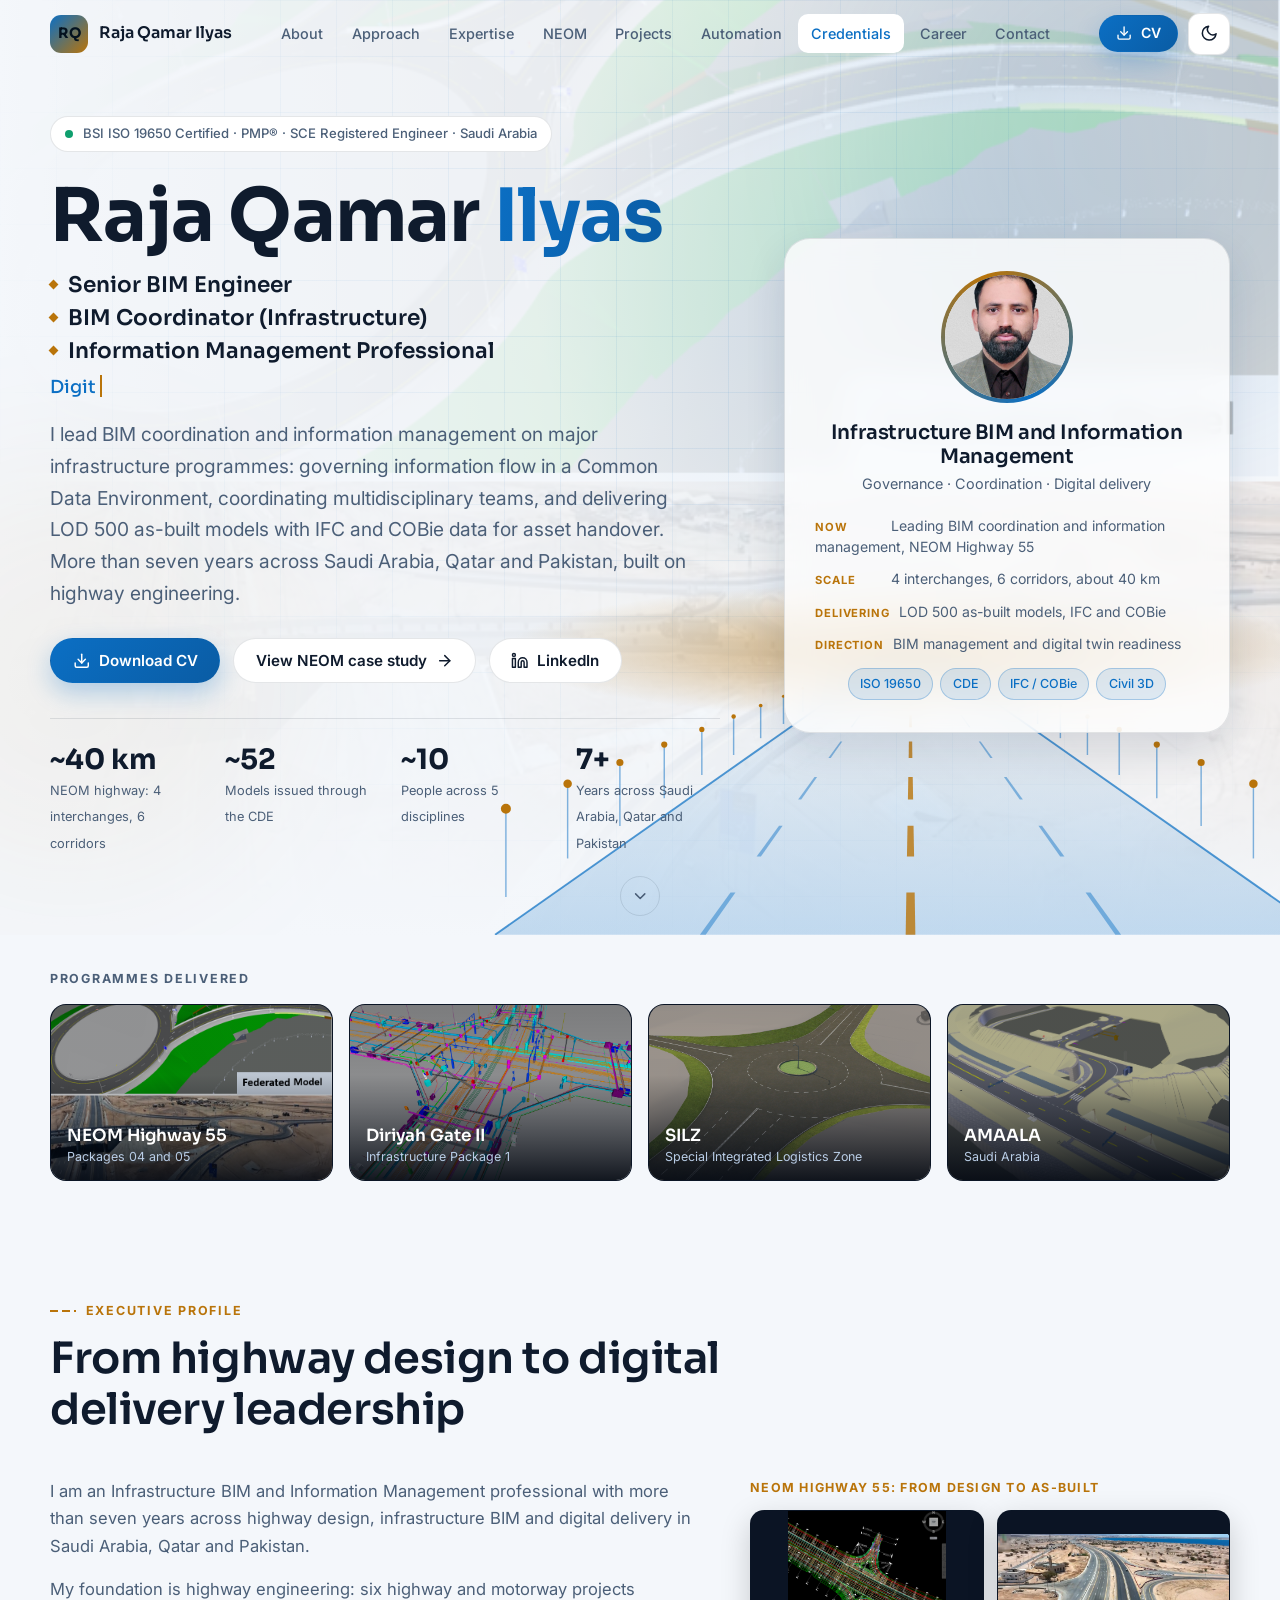
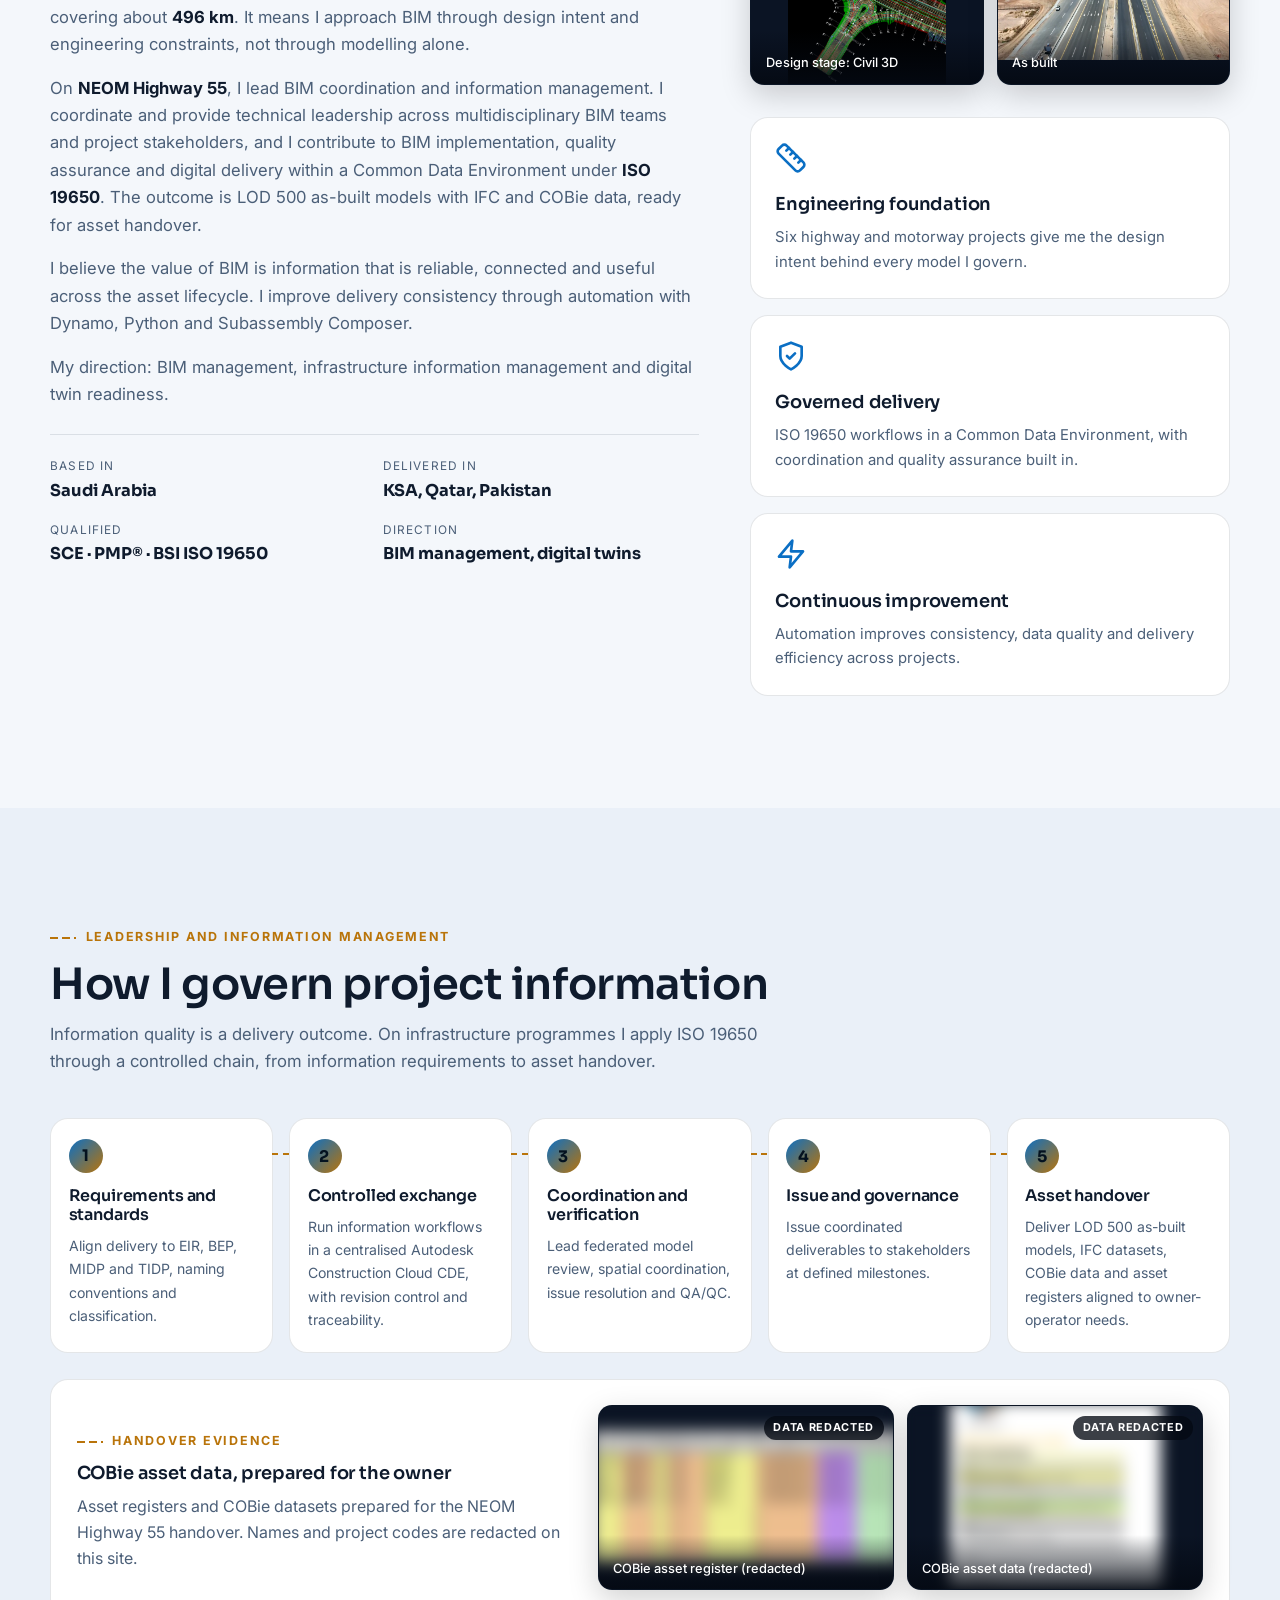
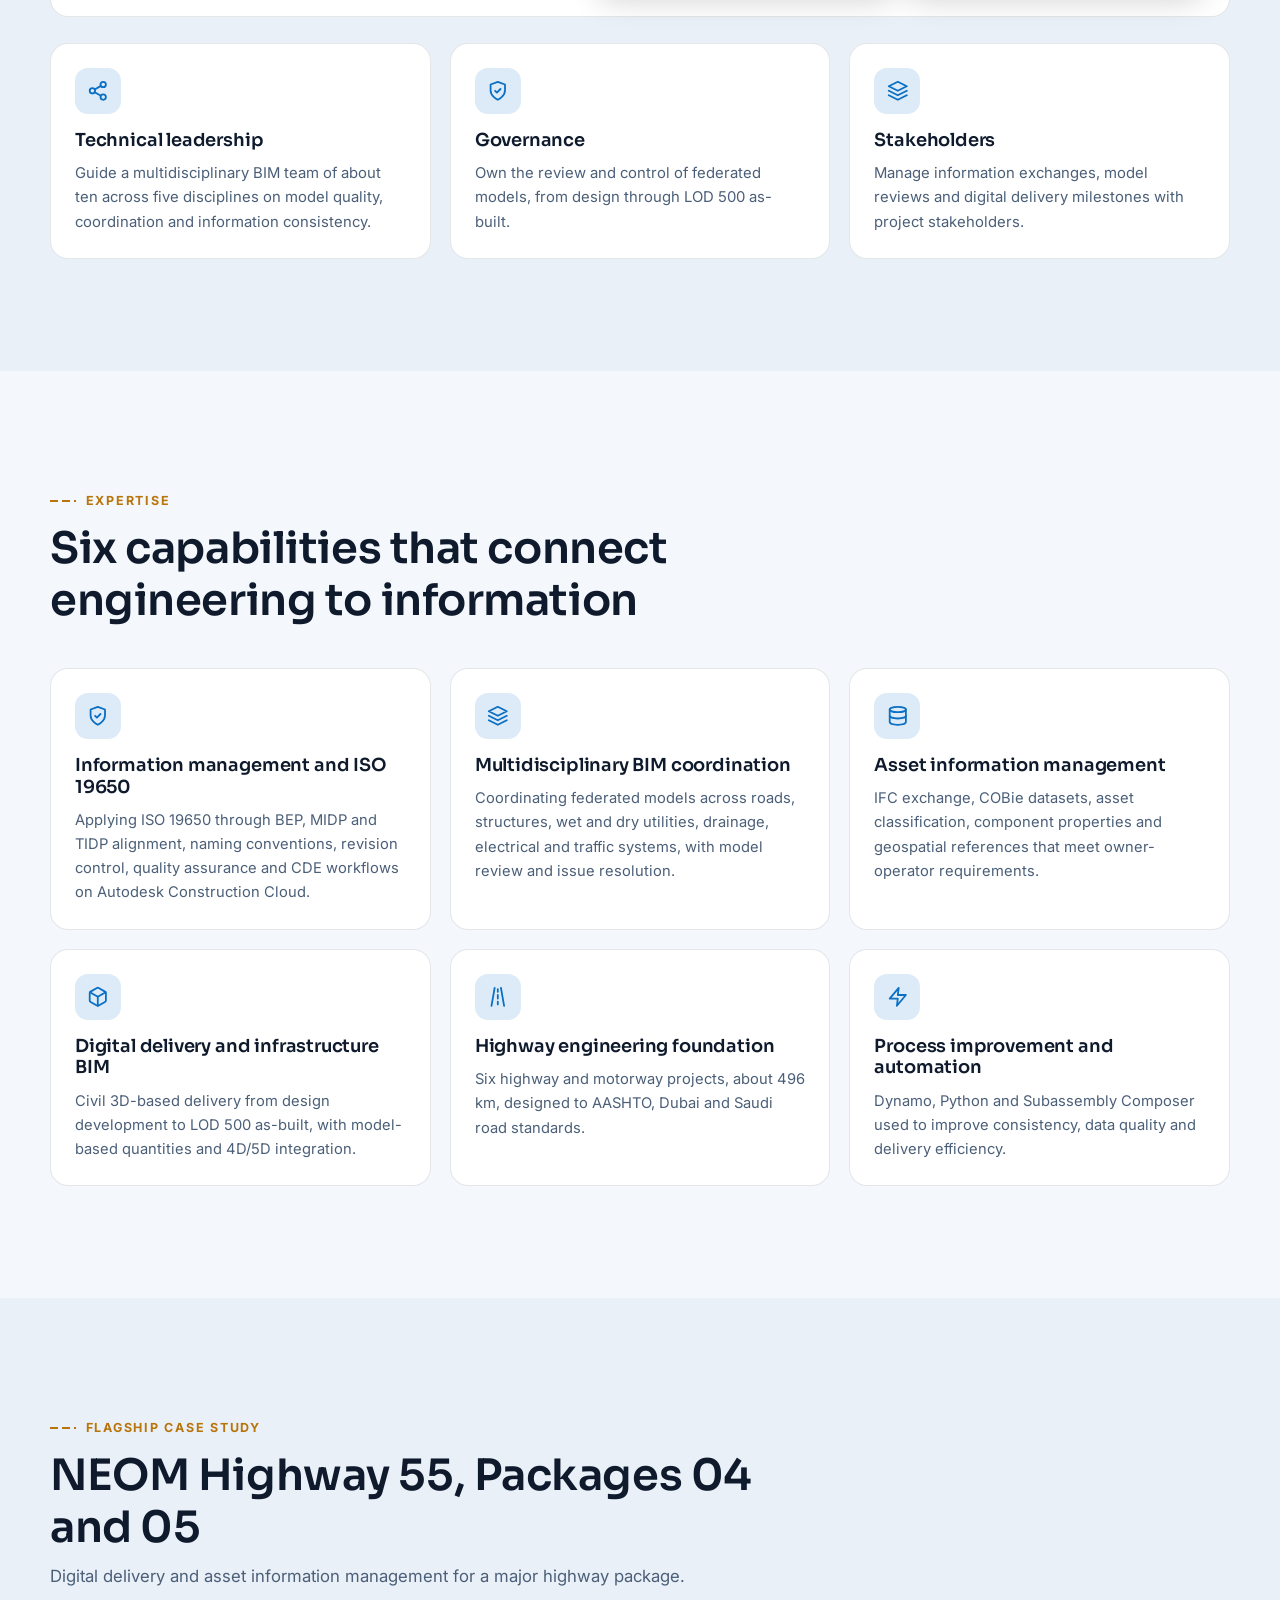
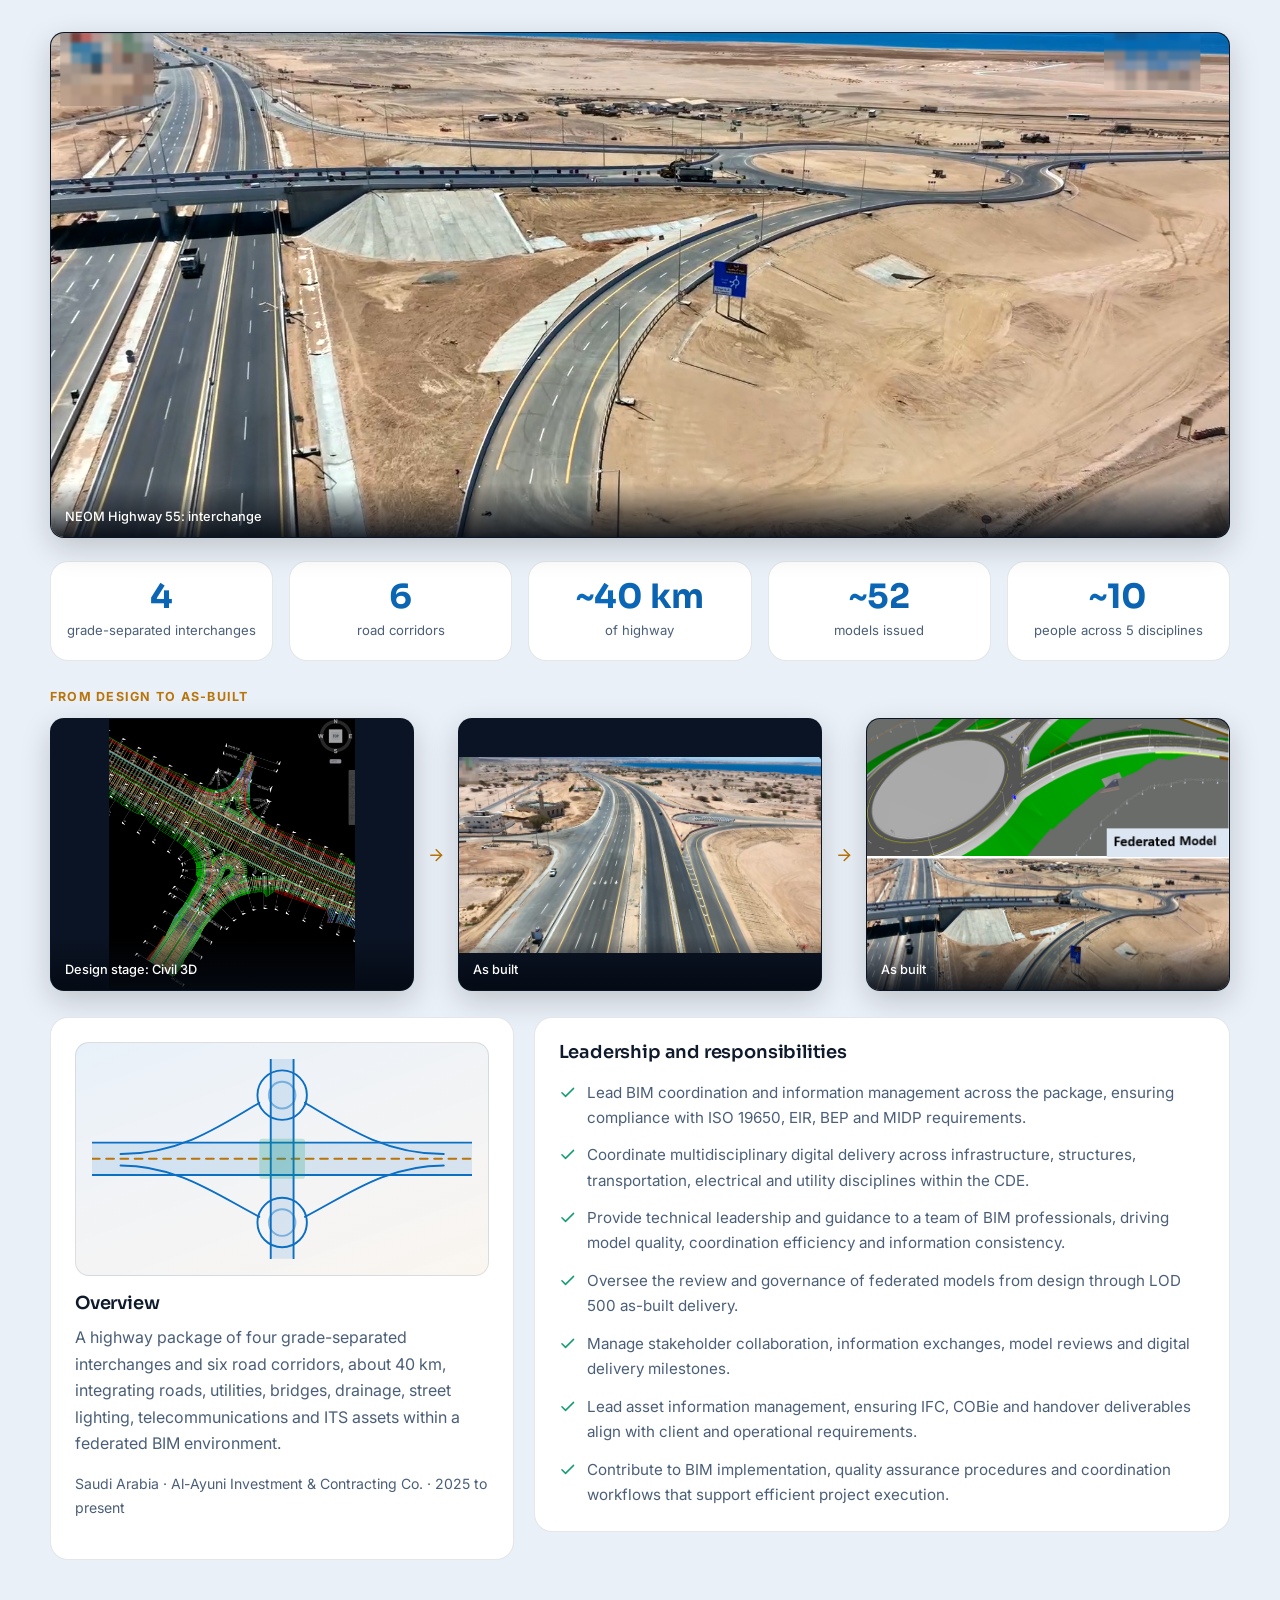
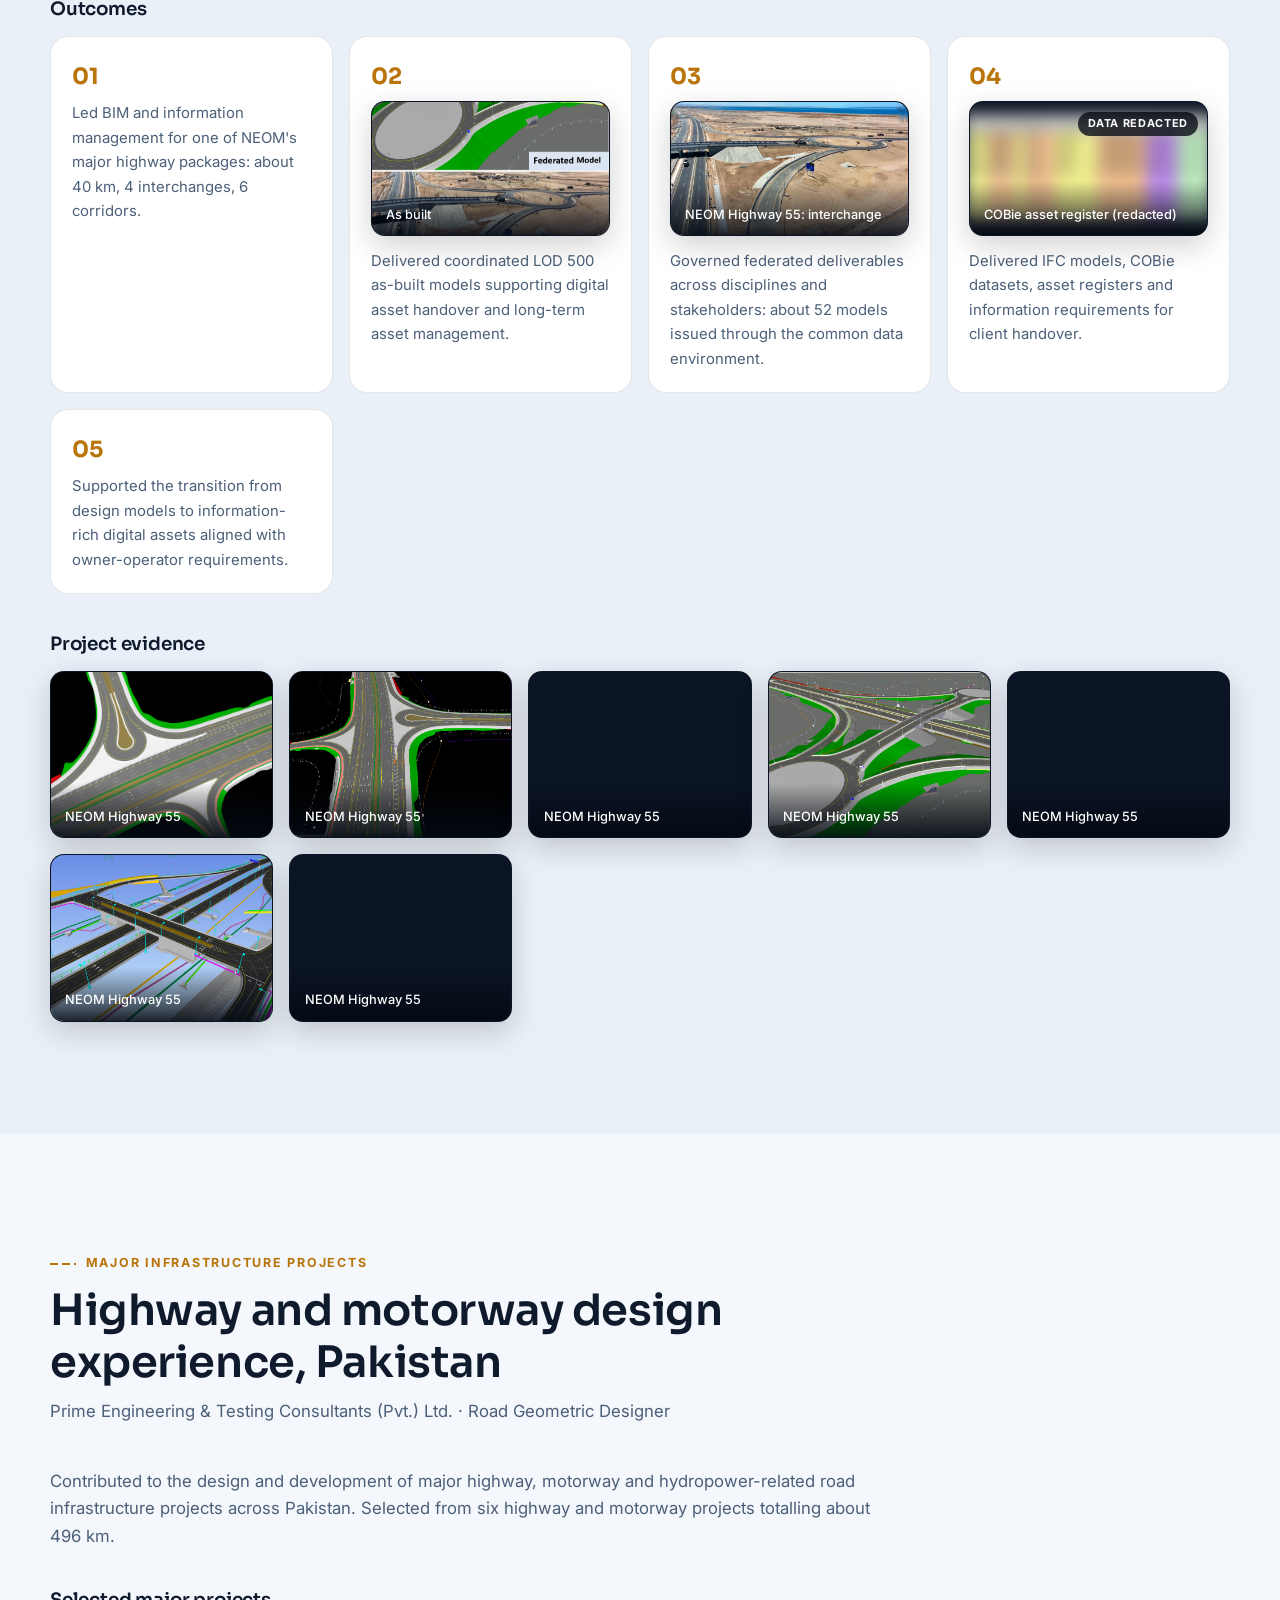
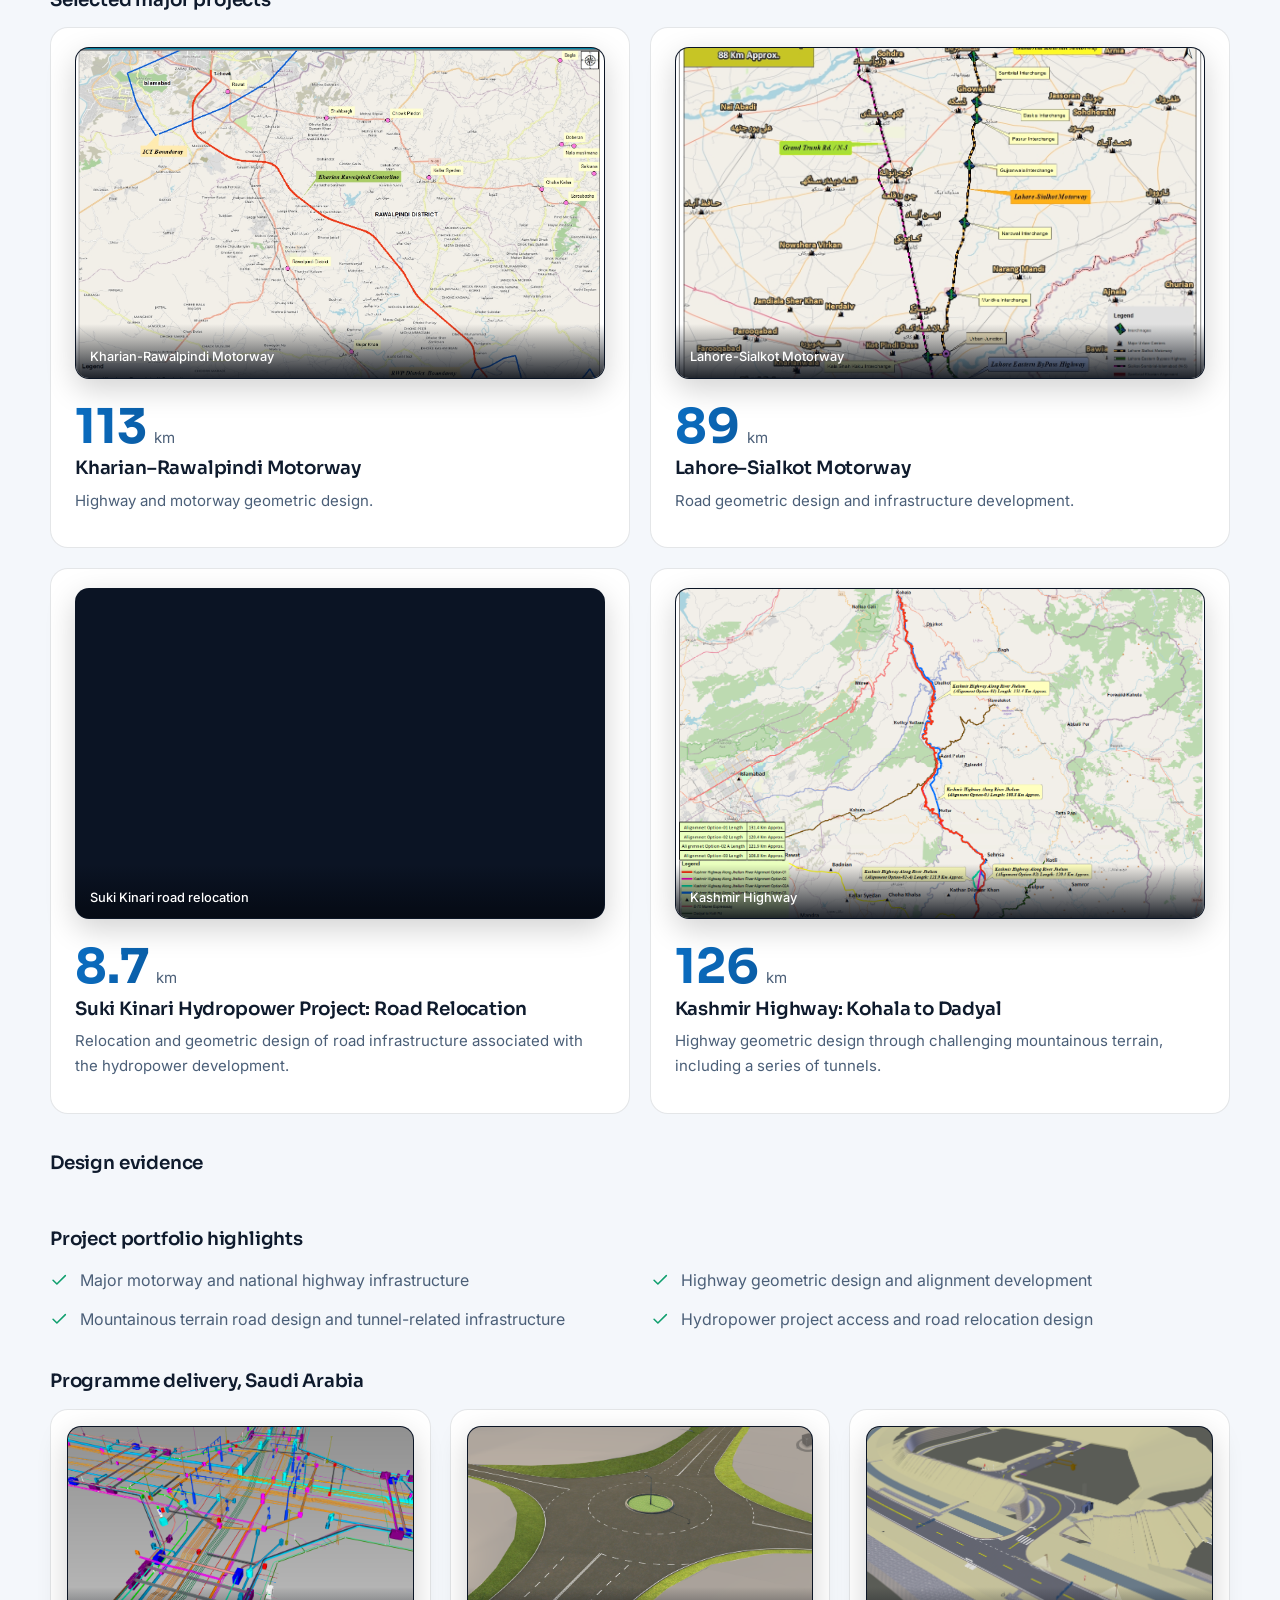
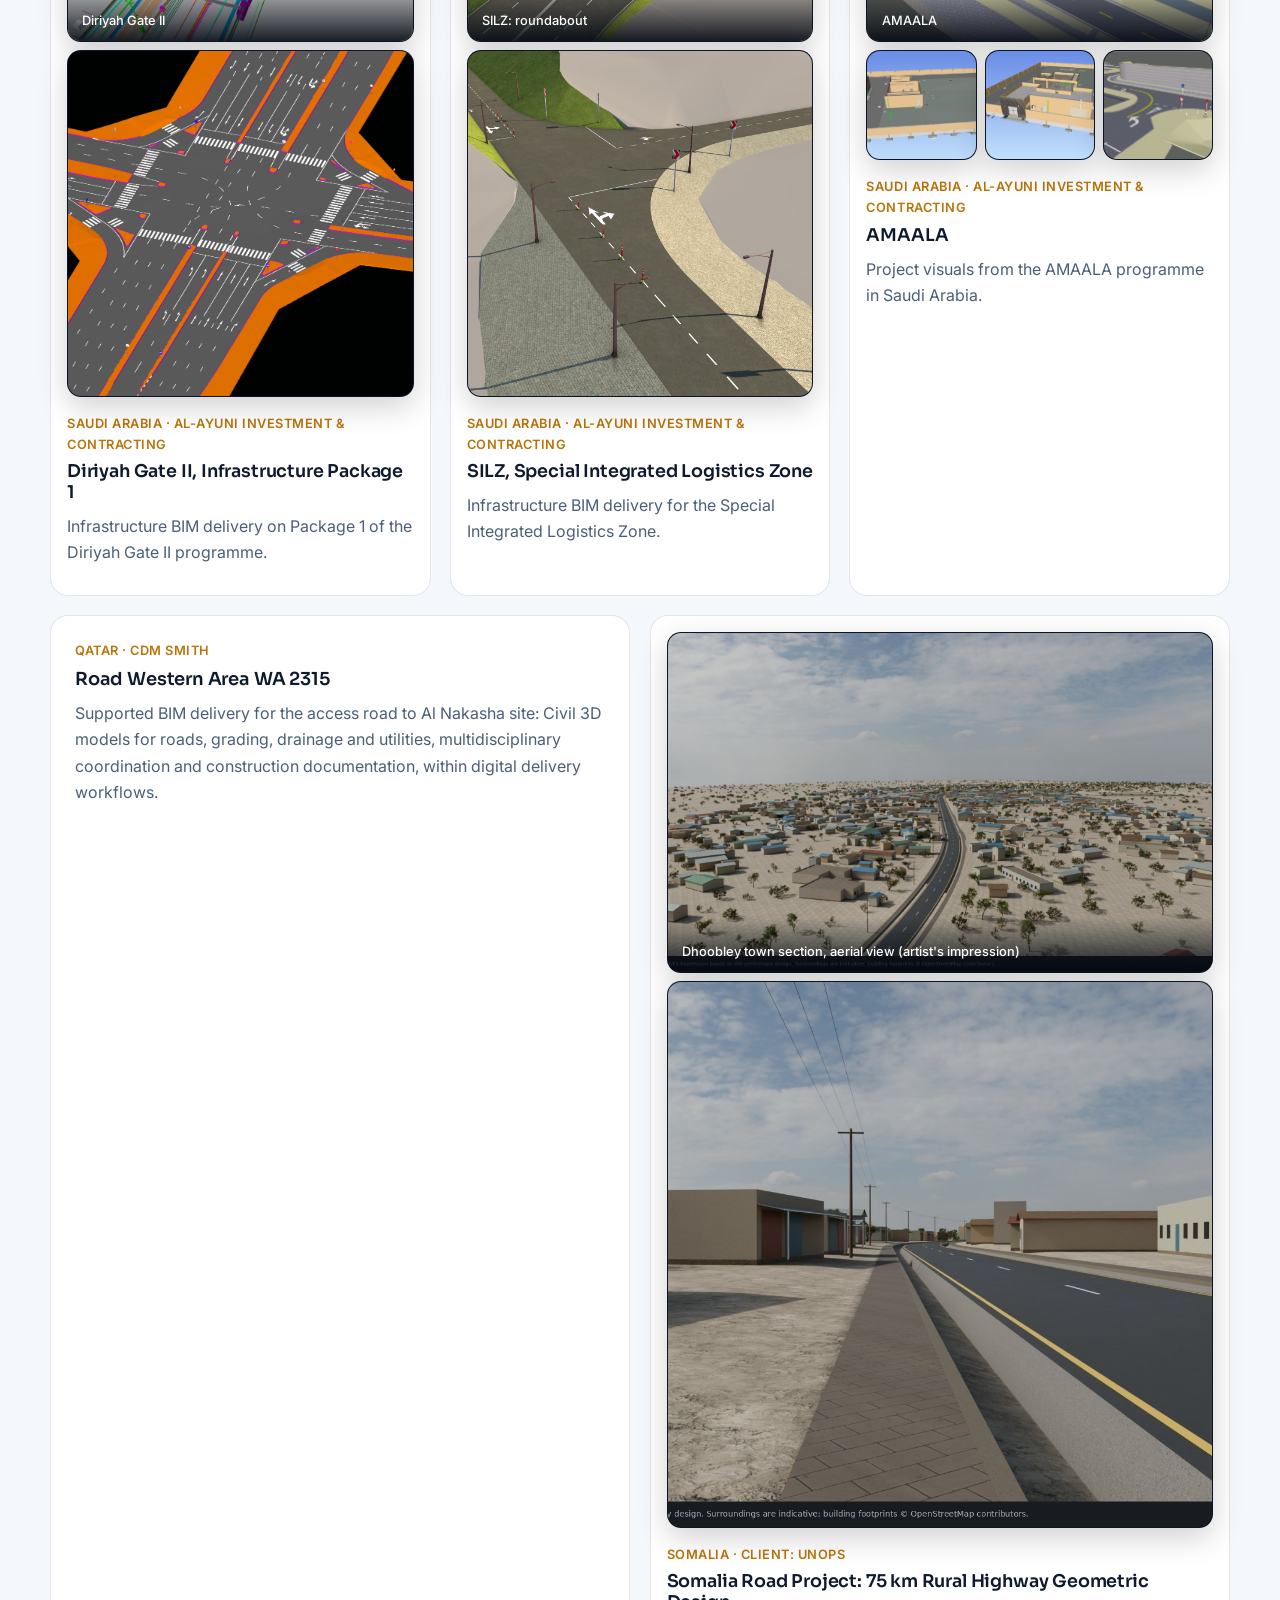
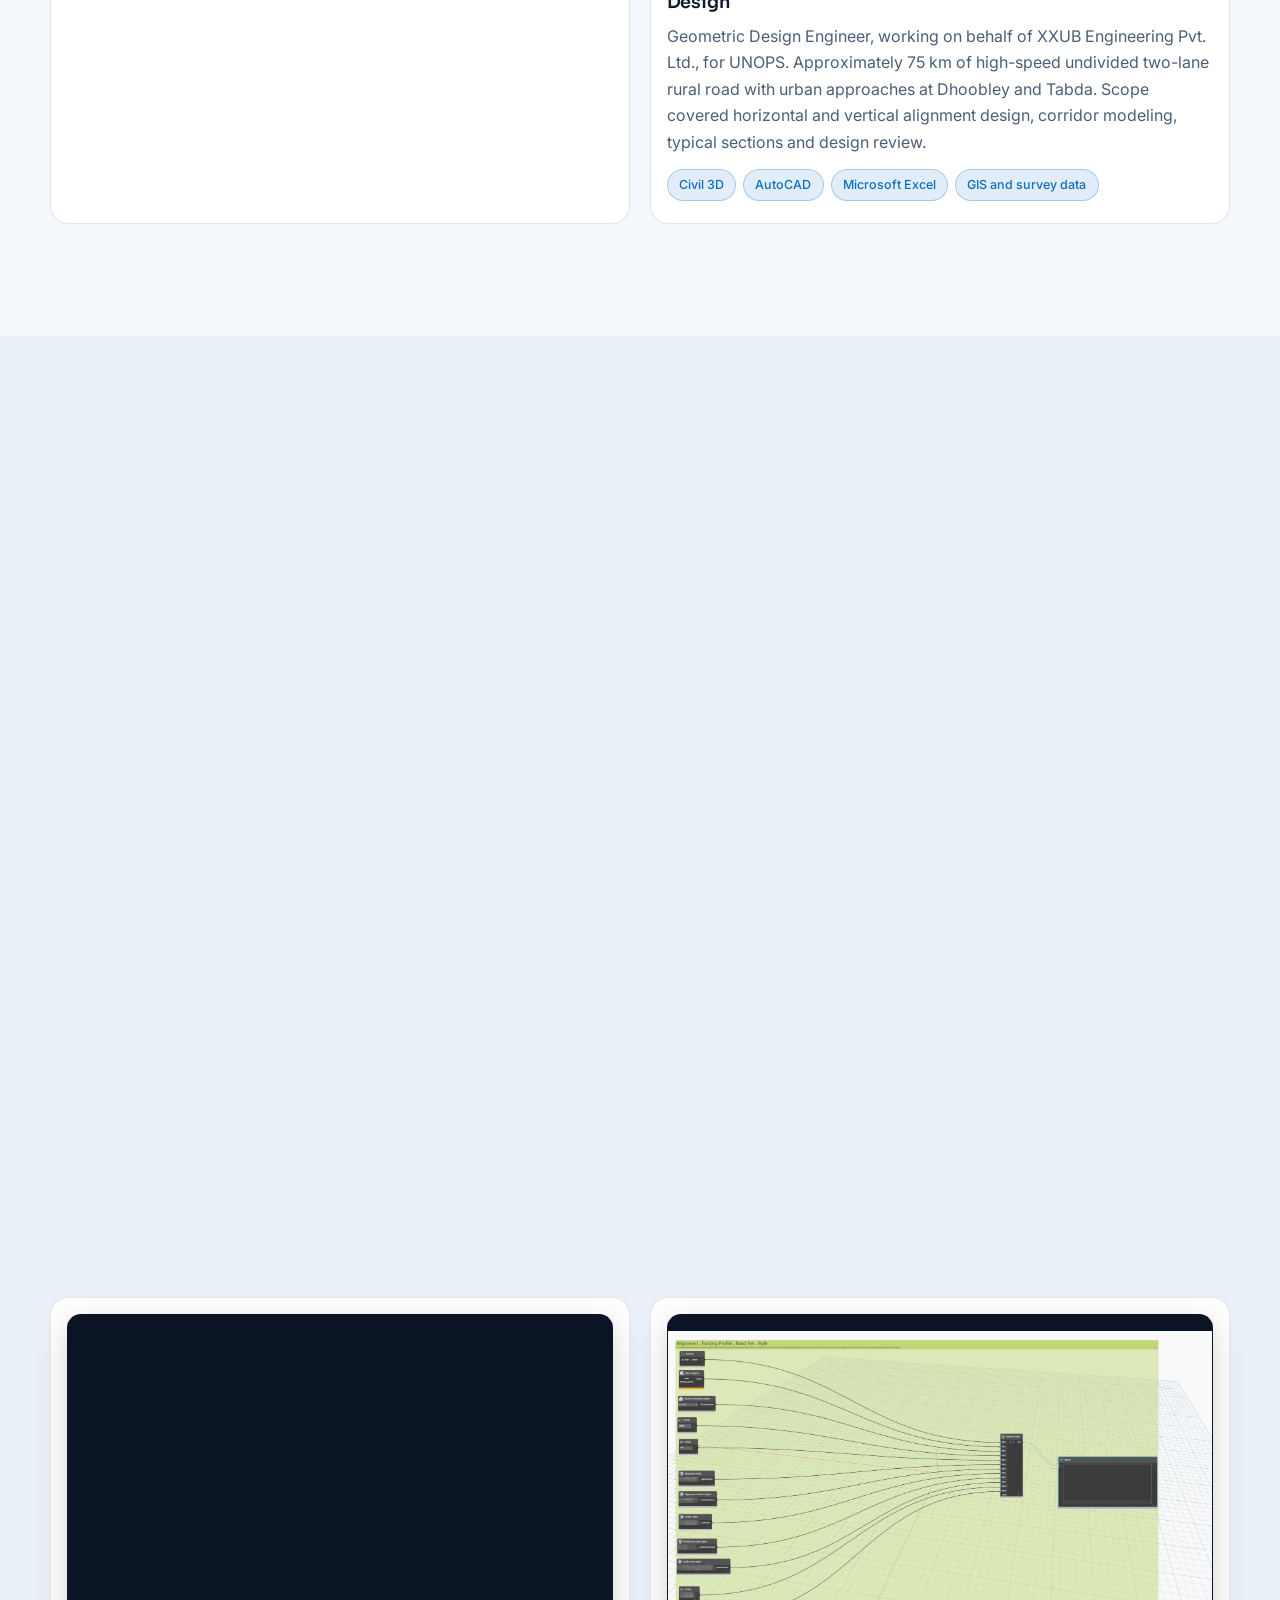
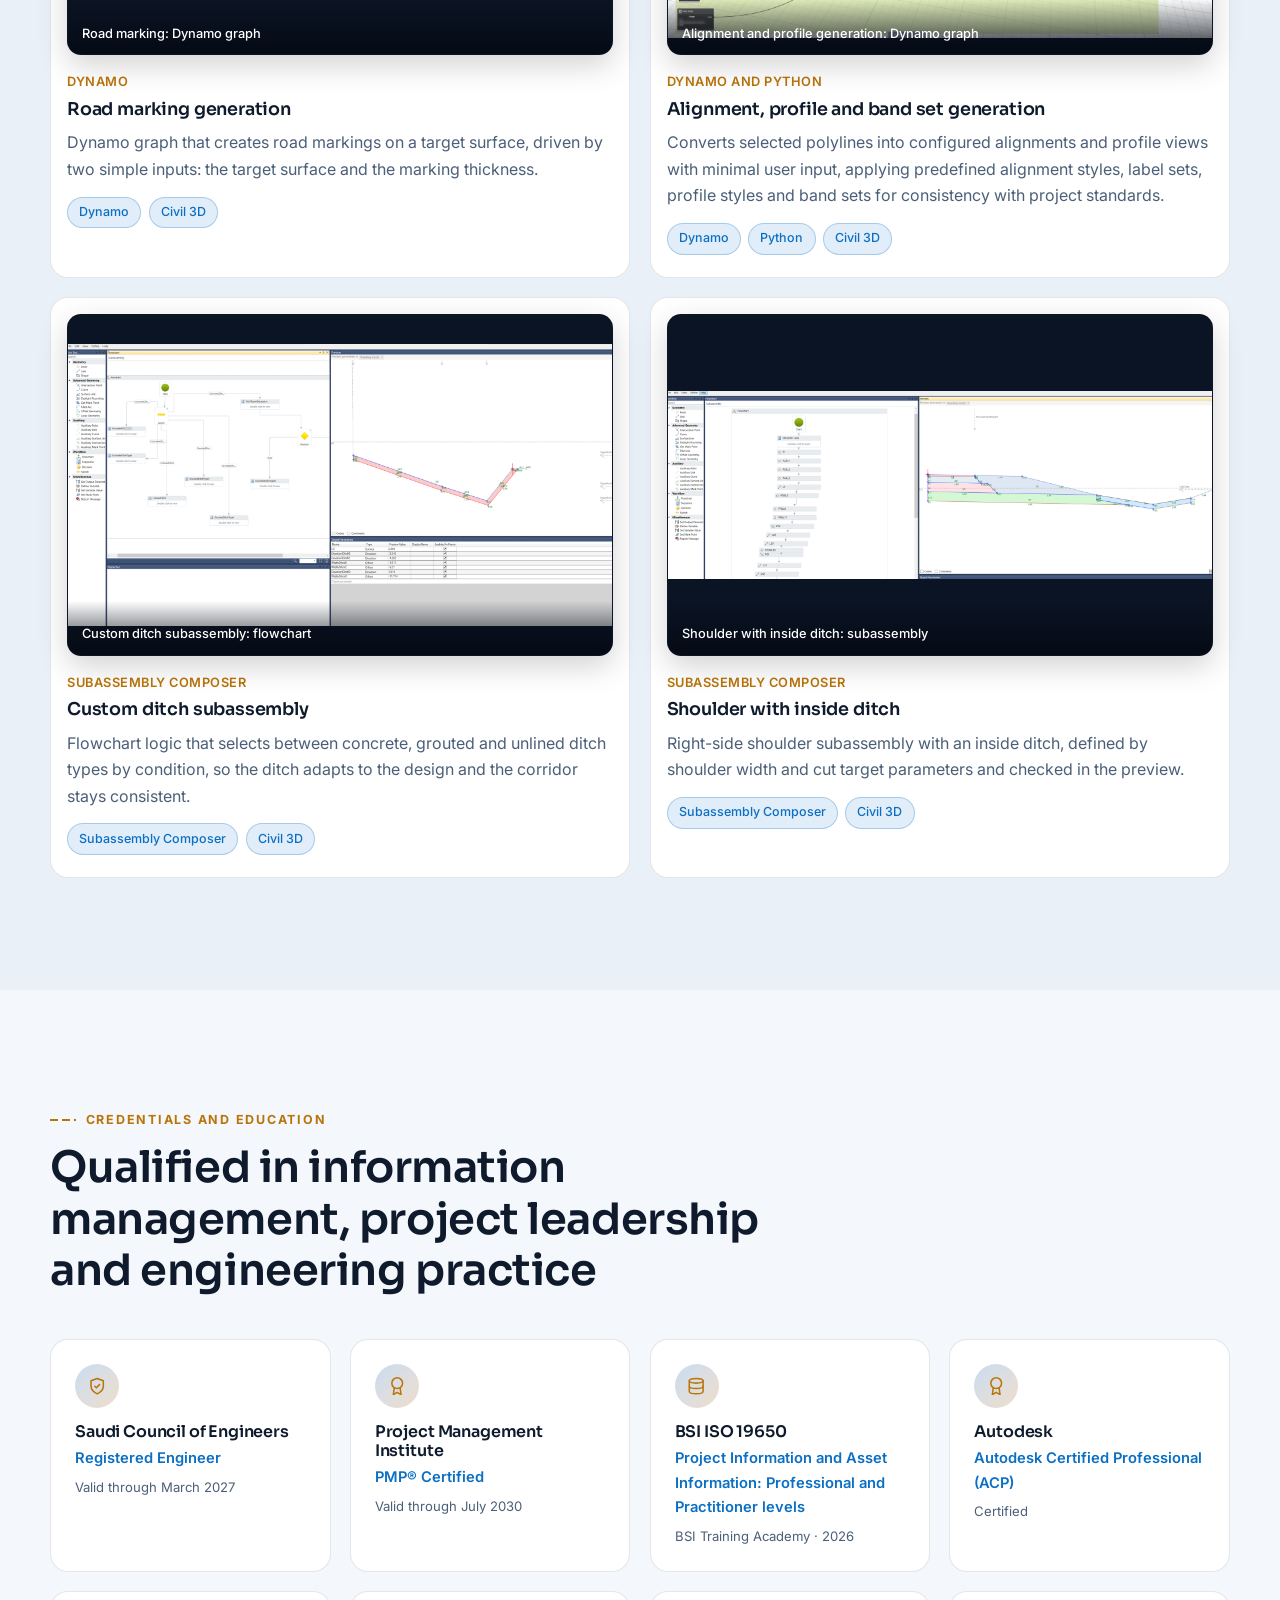
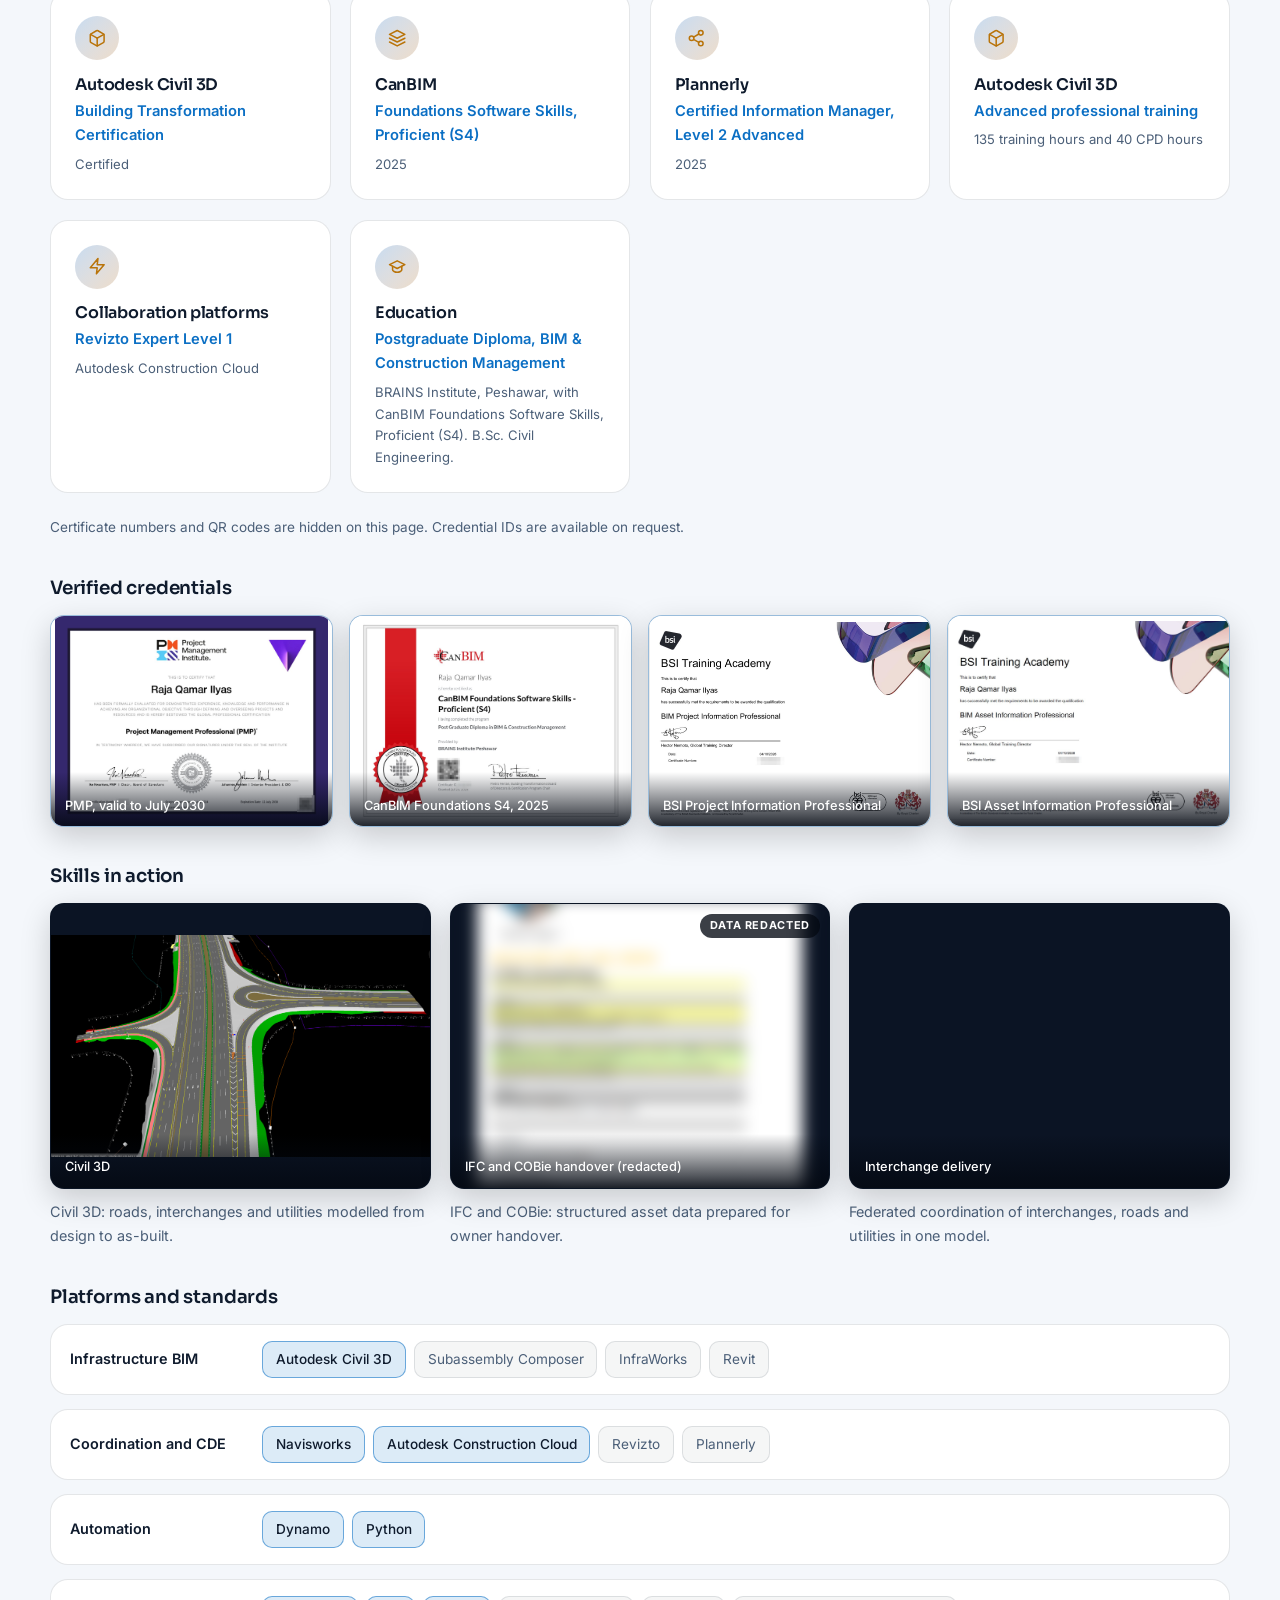
==== commit 784dc883: "Add files via upload" ====
--- a/index.html
+++ b/index.html
@@ -464,7 +464,7 @@
     <h3 class="sub-head reveal" id="programmes">Programme delivery, Saudi Arabia</h3>
     <div class="prog-grid"><article class="card prog-card reveal" id="diriyah"><div class="prog-media"><figure class="shot ar-16-10 fit-cover" data-lightbox="diriyah" data-caption="Diriyah Gate II" tabindex="0" role="button" aria-label="Open image: Diriyah Gate II"><img src="assets/img/projects/Diriyah/Diriyah_01.png" alt="Diriyah Gate II" loading="lazy" decoding="async"><figcaption>Diriyah Gate II</figcaption></figure><div class="prog-thumbs"><figure class="shot ar-1-1 fit-cover" data-lightbox="diriyah" data-caption="Diriyah Gate II" tabindex="0" role="button" aria-label="Open image: Diriyah Gate II"><img src="assets/img/projects/Diriyah/Diriyah_02.png" alt="Diriyah Gate II" loading="lazy" decoding="async"><figcaption>Diriyah Gate II</figcaption></figure></div></div><p class="project-loc">Saudi Arabia &middot; Al-Ayuni Investment &amp; Contracting</p><h3>Diriyah Gate II, Infrastructure Package 1</h3><p class="muted">Infrastructure BIM delivery on Package 1 of the Diriyah Gate II programme.</p></article><article class="card prog-card reveal" id="silz"><div class="prog-media"><figure class="shot ar-16-10 fit-cover" data-lightbox="silz" data-caption="SILZ: roundabout" tabindex="0" role="button" aria-label="Open image: SILZ: roundabout"><img src="assets/img/projects/SILZ/SILZ%20Roundabout.png" alt="SILZ: roundabout" loading="lazy" decoding="async"><figcaption>SILZ: roundabout</figcaption></figure><div class="prog-thumbs"><figure class="shot ar-1-1 fit-cover" data-lightbox="silz" data-caption="SILZ" tabindex="0" role="button" aria-label="Open image: SILZ"><img src="assets/img/projects/SILZ/SILZ%20_02.png" alt="SILZ" loading="lazy" decoding="async"><figcaption>SILZ</figcaption></figure></div></div><p class="project-loc">Saudi Arabia &middot; Al-Ayuni Investment &amp; Contracting</p><h3>SILZ, Special Integrated Logistics Zone</h3><p class="muted">Infrastructure BIM delivery for the Special Integrated Logistics Zone.</p></article><article class="card prog-card reveal" id="amaala"><div class="prog-media"><figure class="shot ar-16-10 fit-cover" data-lightbox="amaala" data-caption="AMAALA" tabindex="0" role="button" aria-label="Open image: AMAALA"><img src="assets/img/projects/Amala/Amala_01.png" alt="AMAALA" loading="lazy" decoding="async"><figcaption>AMAALA</figcaption></figure><div class="prog-thumbs"><figure class="shot ar-1-1 fit-cover" data-lightbox="amaala" data-caption="AMAALA" tabindex="0" role="button" aria-label="Open image: AMAALA"><img src="assets/img/projects/Amala/Amala_Building_01.png" alt="AMAALA" loading="lazy" decoding="async"><figcaption>AMAALA</figcaption></figure><figure class="shot ar-1-1 fit-cover" data-lightbox="amaala" data-caption="AMAALA" tabindex="0" role="button" aria-label="Open image: AMAALA"><img src="assets/img/projects/Amala/Amala_Building_02.png" alt="AMAALA" loading="lazy" decoding="async"><figcaption>AMAALA</figcaption></figure><figure class="shot ar-1-1 fit-cover" data-lightbox="amaala" data-caption="AMAALA" tabindex="0" role="button" aria-label="Open image: AMAALA"><img src="assets/img/projects/Amala/2Amala_01.png" alt="AMAALA" loading="lazy" decoding="async"><figcaption>AMAALA</figcaption></figure></div></div><p class="project-loc">Saudi Arabia &middot; Al-Ayuni Investment &amp; Contracting</p><h3>AMAALA</h3><p class="muted">Project visuals from the AMAALA programme in Saudi Arabia.</p></article></div>
 
-    <div class="grid grid-2 more-exp"><article class="card reveal"><p class="project-loc">Qatar &middot; CDM Smith</p><h3>Road Western Area WA 2315</h3><p class="muted">Supported BIM delivery for the access road to Al Nakasha site: Civil 3D models for roads, grading, drainage and utilities, multidisciplinary coordination and construction documentation, within digital delivery workflows.</p></article></div>
+    <div class="grid grid-2 more-exp"><article class="card reveal"><p class="project-loc">Qatar &middot; CDM Smith</p><h3>Road Western Area WA 2315</h3><p class="muted">Supported BIM delivery for the access road to Al Nakasha site: Civil 3D models for roads, grading, drainage and utilities, multidisciplinary coordination and construction documentation, within digital delivery workflows.</p></article><article class="card prog-card reveal" data-delay="1"><div class="prog-media"><figure class="shot ar-16-10 fit-cover" data-lightbox="somalia" data-caption="Dhoobley town section, aerial view (artist's impression)" tabindex="0" role="button" aria-label="Open image: Dhoobley town section, aerial view (artist's impression)"><img src="assets/img/projects/Somalia/Dhoobley_Aerial.jpg" alt="Dhoobley town section, aerial view (artist's impression)" loading="lazy" decoding="async"><figcaption>Dhoobley town section, aerial view (artist's impression)</figcaption></figure><div class="prog-thumbs"><figure class="shot ar-1-1 fit-cover" data-lightbox="somalia" data-caption="Dhoobley town street (artist's impression)" tabindex="0" role="button" aria-label="Open image: Dhoobley town street (artist's impression)"><img src="assets/img/projects/Somalia/Dhoobley_Street.jpg" alt="Dhoobley town street (artist's impression)" loading="lazy" decoding="async"><figcaption>Dhoobley town street (artist's impression)</figcaption></figure></div></div><p class="project-loc">Somalia &middot; Client: UNOPS</p><h3>Somalia Road Project: 75 km Rural Highway Geometric Design</h3><p class="muted">Geometric Design Engineer, working on behalf of XXUB Engineering Pvt. Ltd., for UNOPS. Approximately 75 km of high-speed undivided two-lane rural road with urban approaches at Dhoobley and Tabda. Scope covered horizontal and vertical alignment design, corridor modeling, typical sections and design review.</p><div class="chip-row"><span class="chip">Civil 3D</span><span class="chip">AutoCAD</span><span class="chip">Microsoft Excel</span><span class="chip">GIS and survey data</span></div></article></div>
   </div>
 </section>
 
@@ -521,6 +521,9 @@
         <div class="chip-row"><span class="chip">Python</span><span class="chip">Dynamo</span></div>
       </article>
     </div>
+    <h3 class="sub-head reveal">Selected automation tools</h3>
+    <p class="intro reveal">Development of Dynamo-based automation tools for road marking, alignment and profile generation, band set configuration, and custom ditch subassembly modeling.</p>
+    <div class="grid grid-2 more-exp"><article class="card prog-card reveal"><div class="prog-media"><figure class="shot ar-16-10 fit-contain" data-lightbox="automation" data-caption="Road marking: Dynamo graph" tabindex="0" role="button" aria-label="Open image: Road marking: Dynamo graph"><img src="assets/img/automation/road-marking-dynamo.png" alt="Dynamo graph for road markings with Target Surface and marking Thickness inputs" loading="lazy" decoding="async"><figcaption>Road marking: Dynamo graph</figcaption></figure></div><p class="project-loc">Dynamo</p><h3>Road marking generation</h3><p class="muted">Dynamo graph that creates road markings on a target surface, driven by two simple inputs: the target surface and the marking thickness.</p><div class="chip-row"><span class="chip">Dynamo</span><span class="chip">Civil 3D</span></div></article><article class="card prog-card reveal"><div class="prog-media"><figure class="shot ar-16-10 fit-contain" data-lightbox="automation" data-caption="Alignment and profile generation: Dynamo graph" tabindex="0" role="button" aria-label="Open image: Alignment and profile generation: Dynamo graph"><img src="assets/img/automation/alignment-profile-dynamo.png" alt="Dynamo graph with a Python node that creates alignments and profile views with styles, label sets and band sets" loading="lazy" decoding="async"><figcaption>Alignment and profile generation: Dynamo graph</figcaption></figure></div><p class="project-loc">Dynamo and Python</p><h3>Alignment, profile and band set generation</h3><p class="muted">Converts selected polylines into configured alignments and profile views with minimal user input, applying predefined alignment styles, label sets, profile styles and band sets for consistency with project standards.</p><div class="chip-row"><span class="chip">Dynamo</span><span class="chip">Python</span><span class="chip">Civil 3D</span></div></article><article class="card prog-card reveal"><div class="prog-media"><figure class="shot ar-16-10 fit-contain" data-lightbox="automation" data-caption="Custom ditch subassembly: flowchart" tabindex="0" role="button" aria-label="Open image: Custom ditch subassembly: flowchart"><img src="assets/img/automation/ditch-subassembly-flowchart.png" alt="Subassembly Composer flowchart that chooses between concrete, grouted and unlined ditch types" loading="lazy" decoding="async"><figcaption>Custom ditch subassembly: flowchart</figcaption></figure></div><p class="project-loc">Subassembly Composer</p><h3>Custom ditch subassembly</h3><p class="muted">Flowchart logic that selects between concrete, grouted and unlined ditch types by condition, so the ditch adapts to the design and the corridor stays consistent.</p><div class="chip-row"><span class="chip">Subassembly Composer</span><span class="chip">Civil 3D</span></div></article><article class="card prog-card reveal"><div class="prog-media"><figure class="shot ar-16-10 fit-contain" data-lightbox="automation" data-caption="Shoulder with inside ditch: subassembly" tabindex="0" role="button" aria-label="Open image: Shoulder with inside ditch: subassembly"><img src="assets/img/automation/shoulder-ditch-subassembly.png" alt="Subassembly Composer shoulder with an inside ditch, right side, with preview" loading="lazy" decoding="async"><figcaption>Shoulder with inside ditch: subassembly</figcaption></figure></div><p class="project-loc">Subassembly Composer</p><h3>Shoulder with inside ditch</h3><p class="muted">Right-side shoulder subassembly with an inside ditch, defined by shoulder width and cut target parameters and checked in the preview.</p><div class="chip-row"><span class="chip">Subassembly Composer</span><span class="chip">Civil 3D</span></div></article></div>
   </div>
 </section>
 
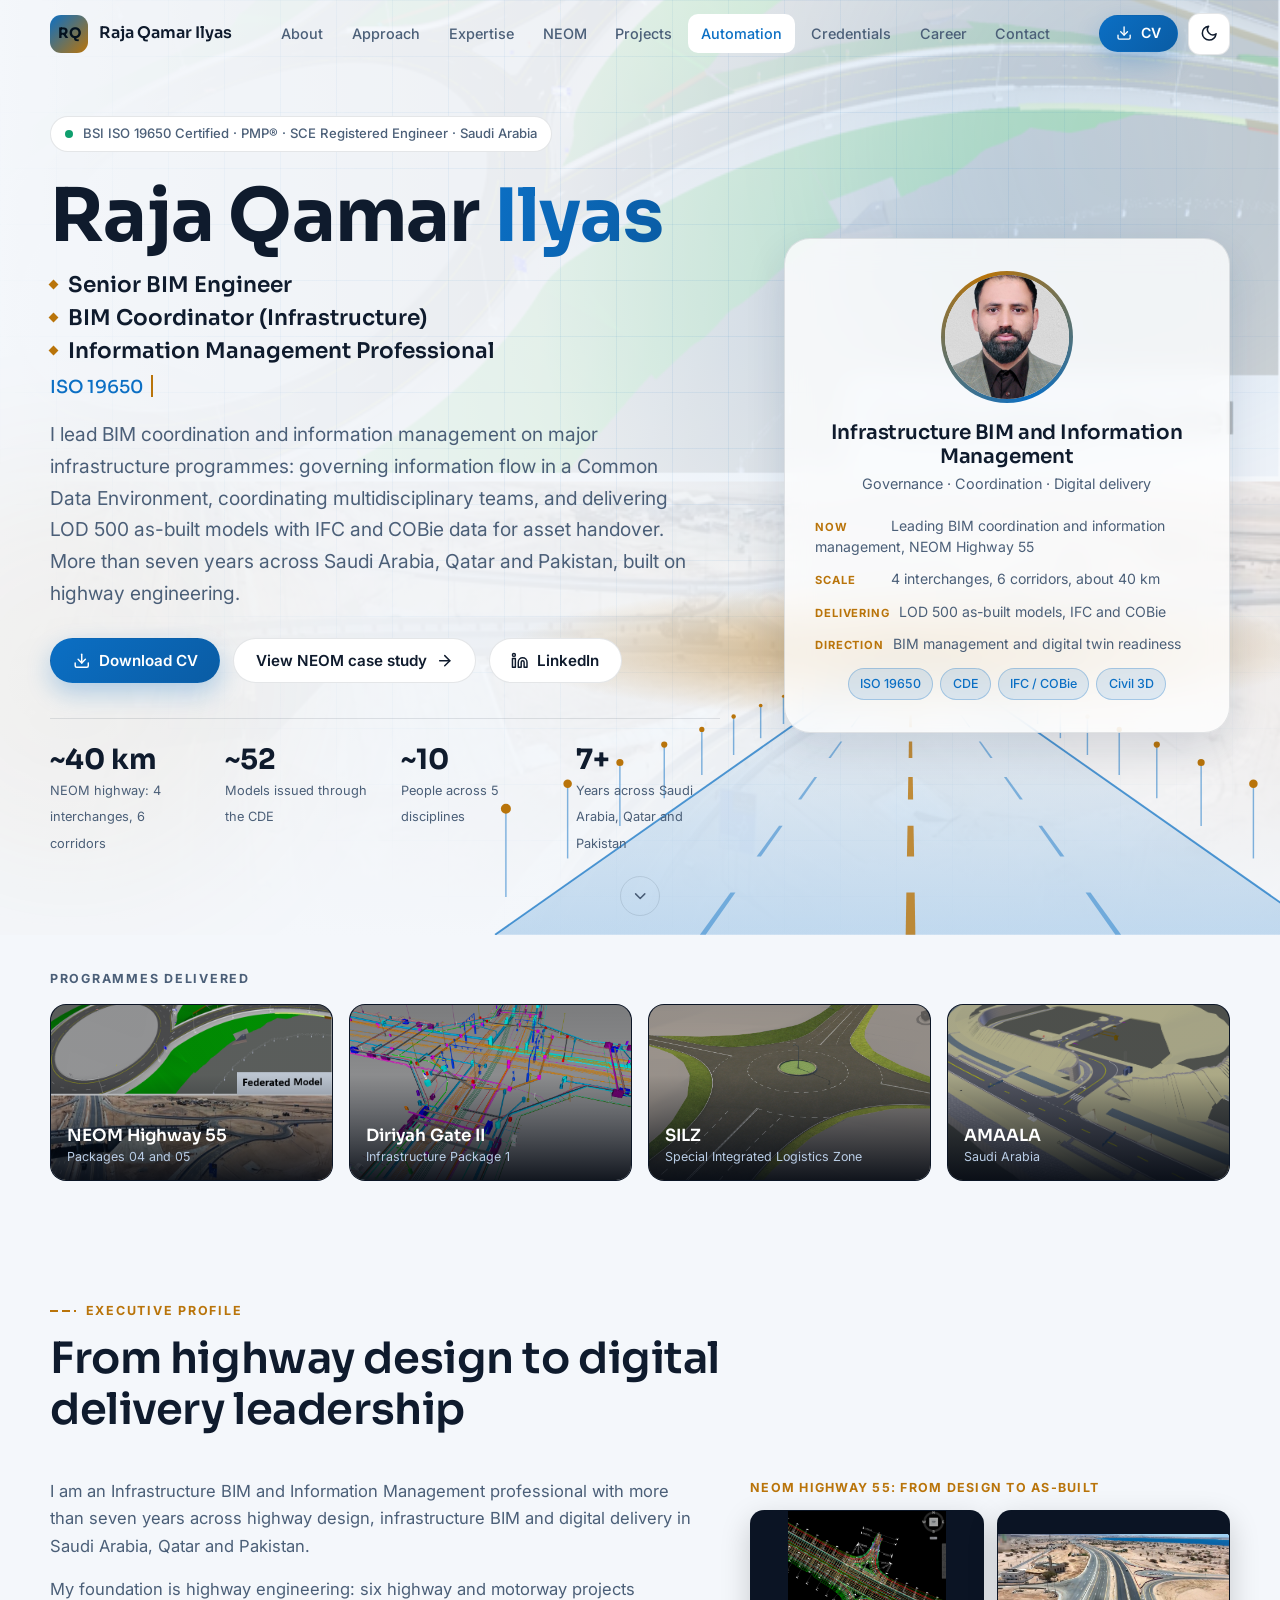
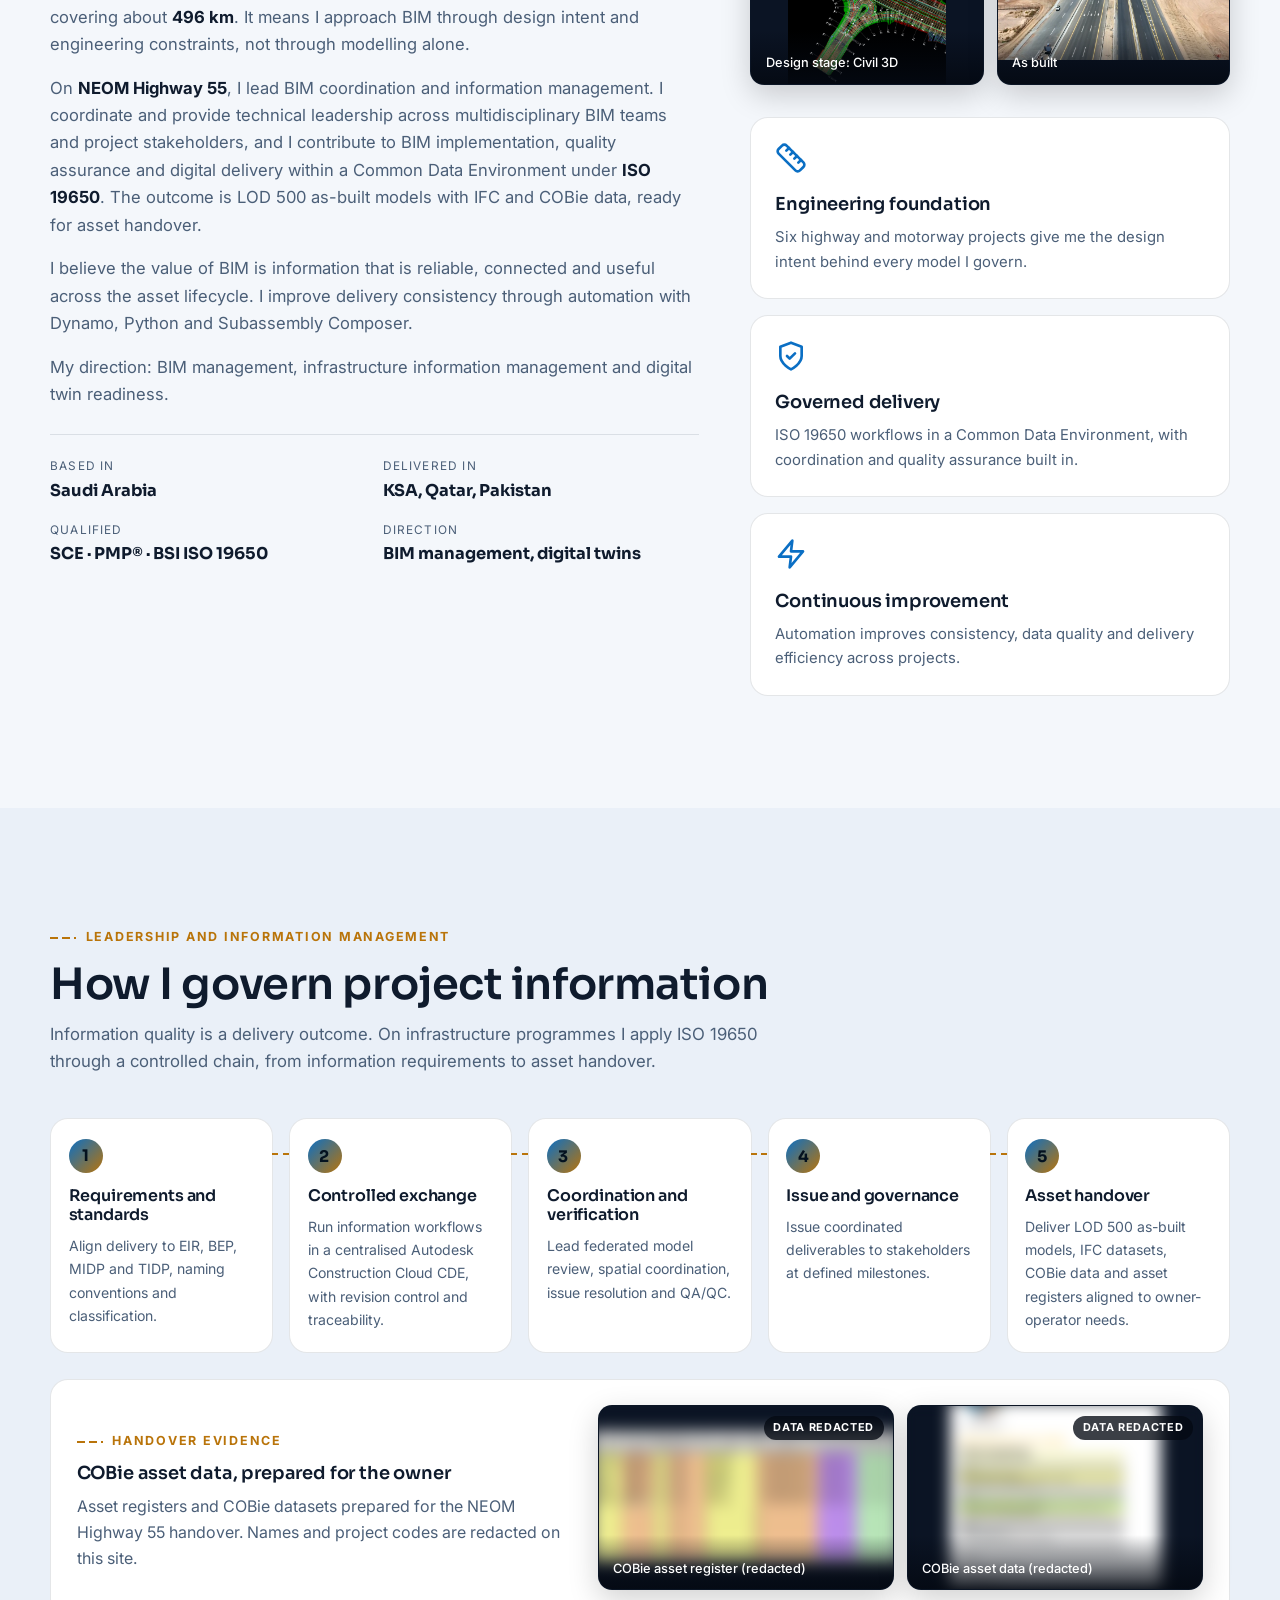
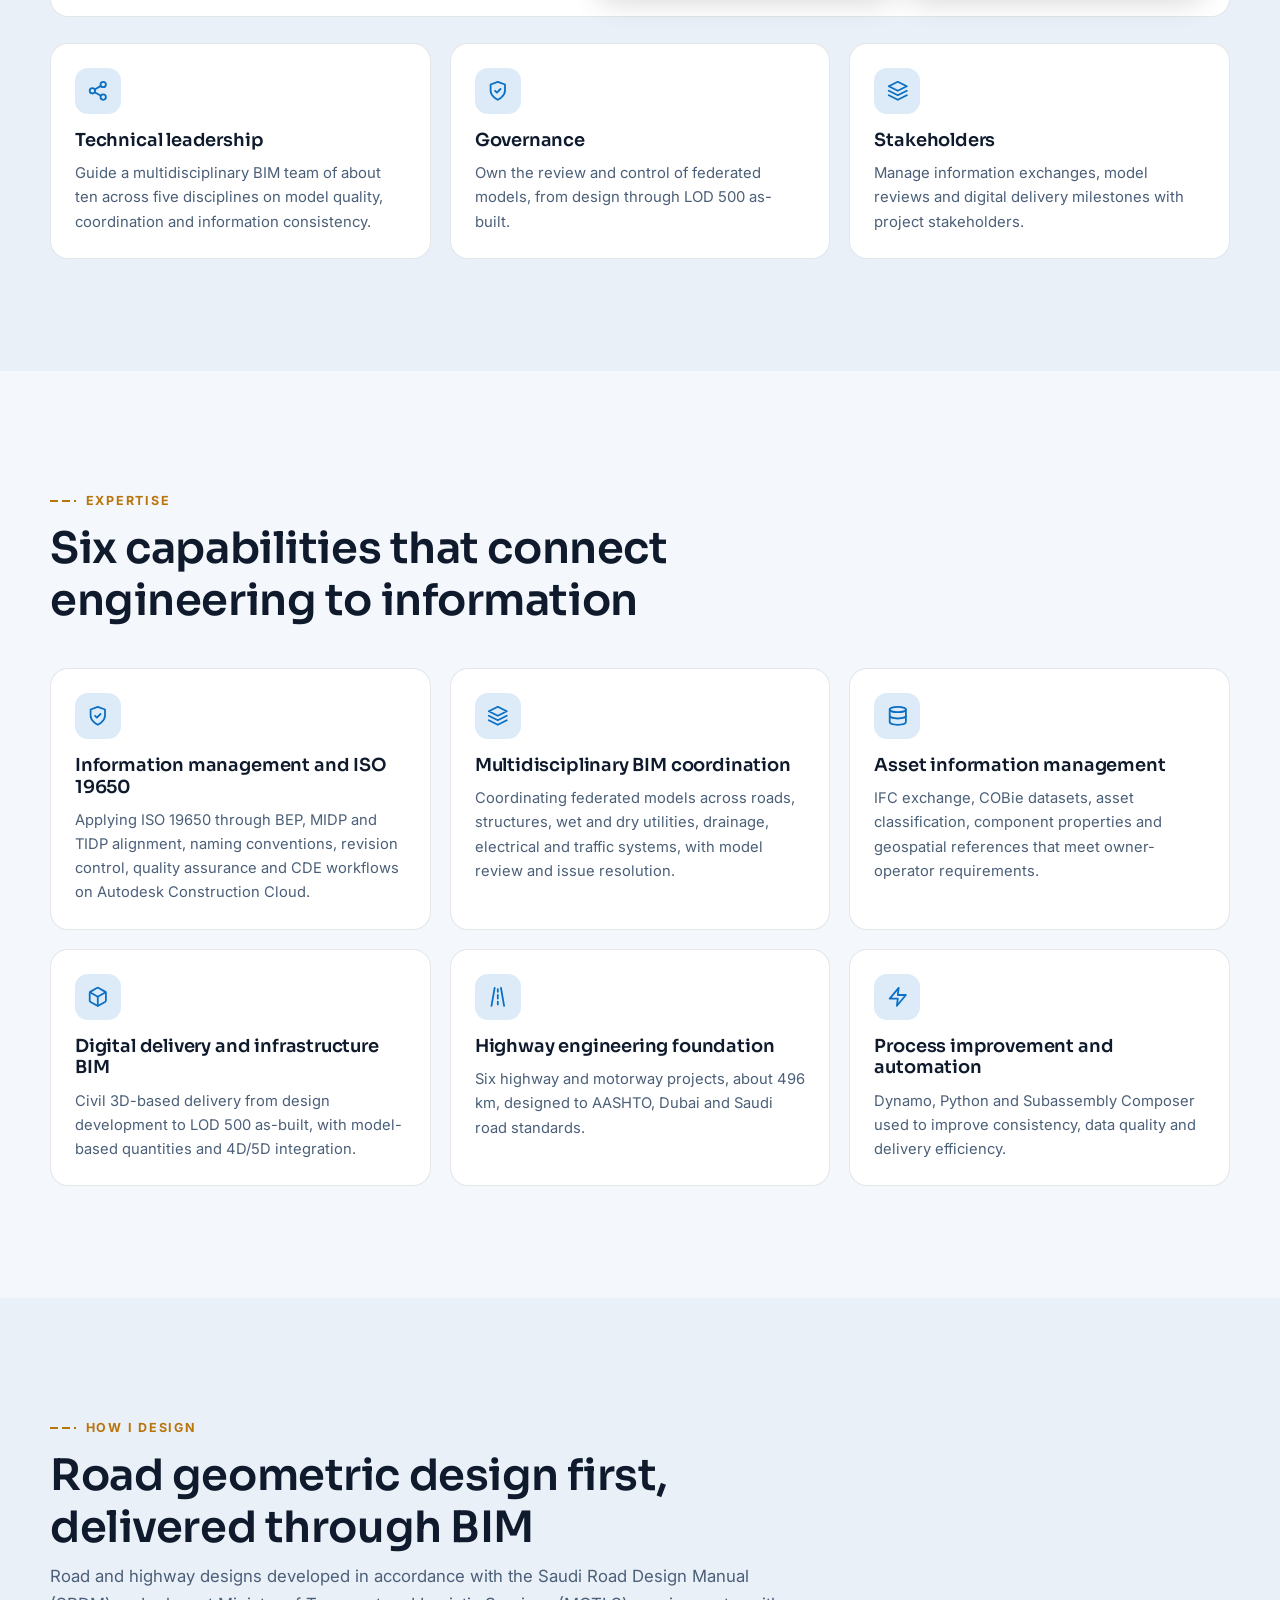
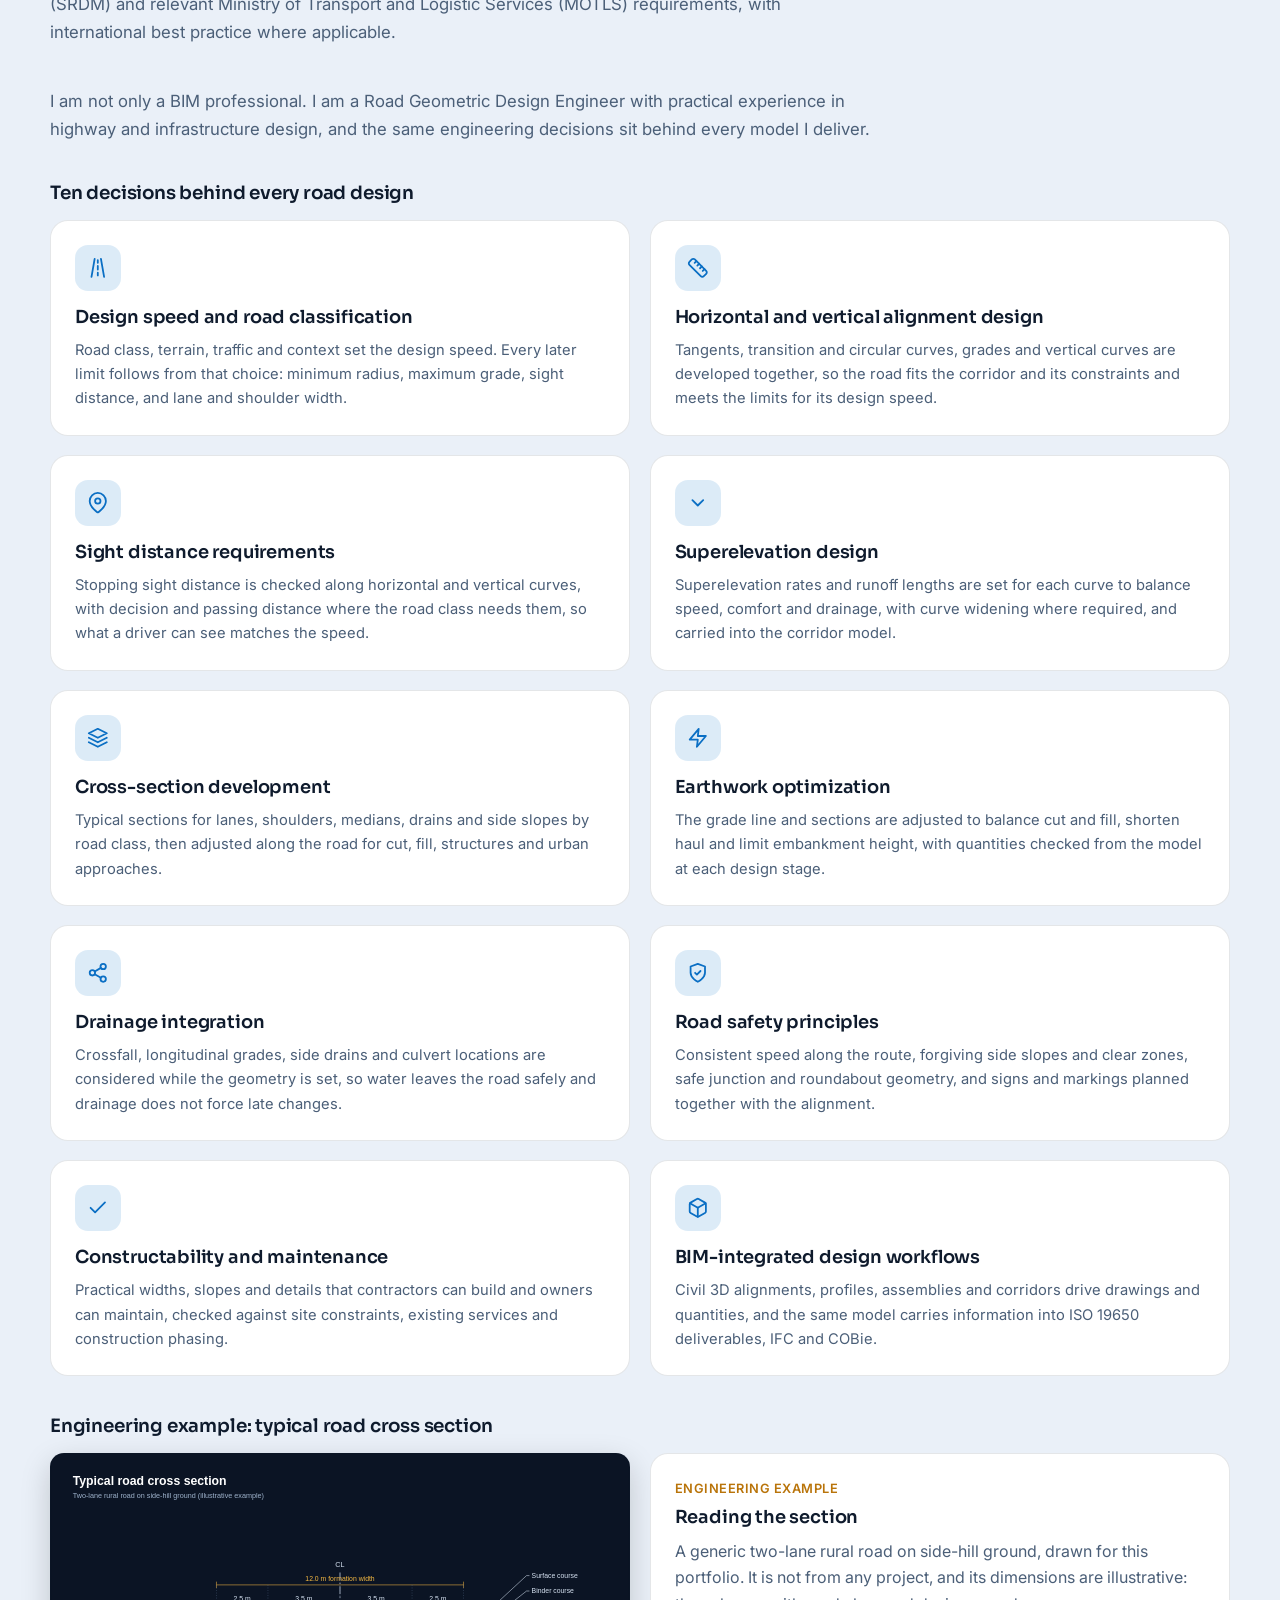
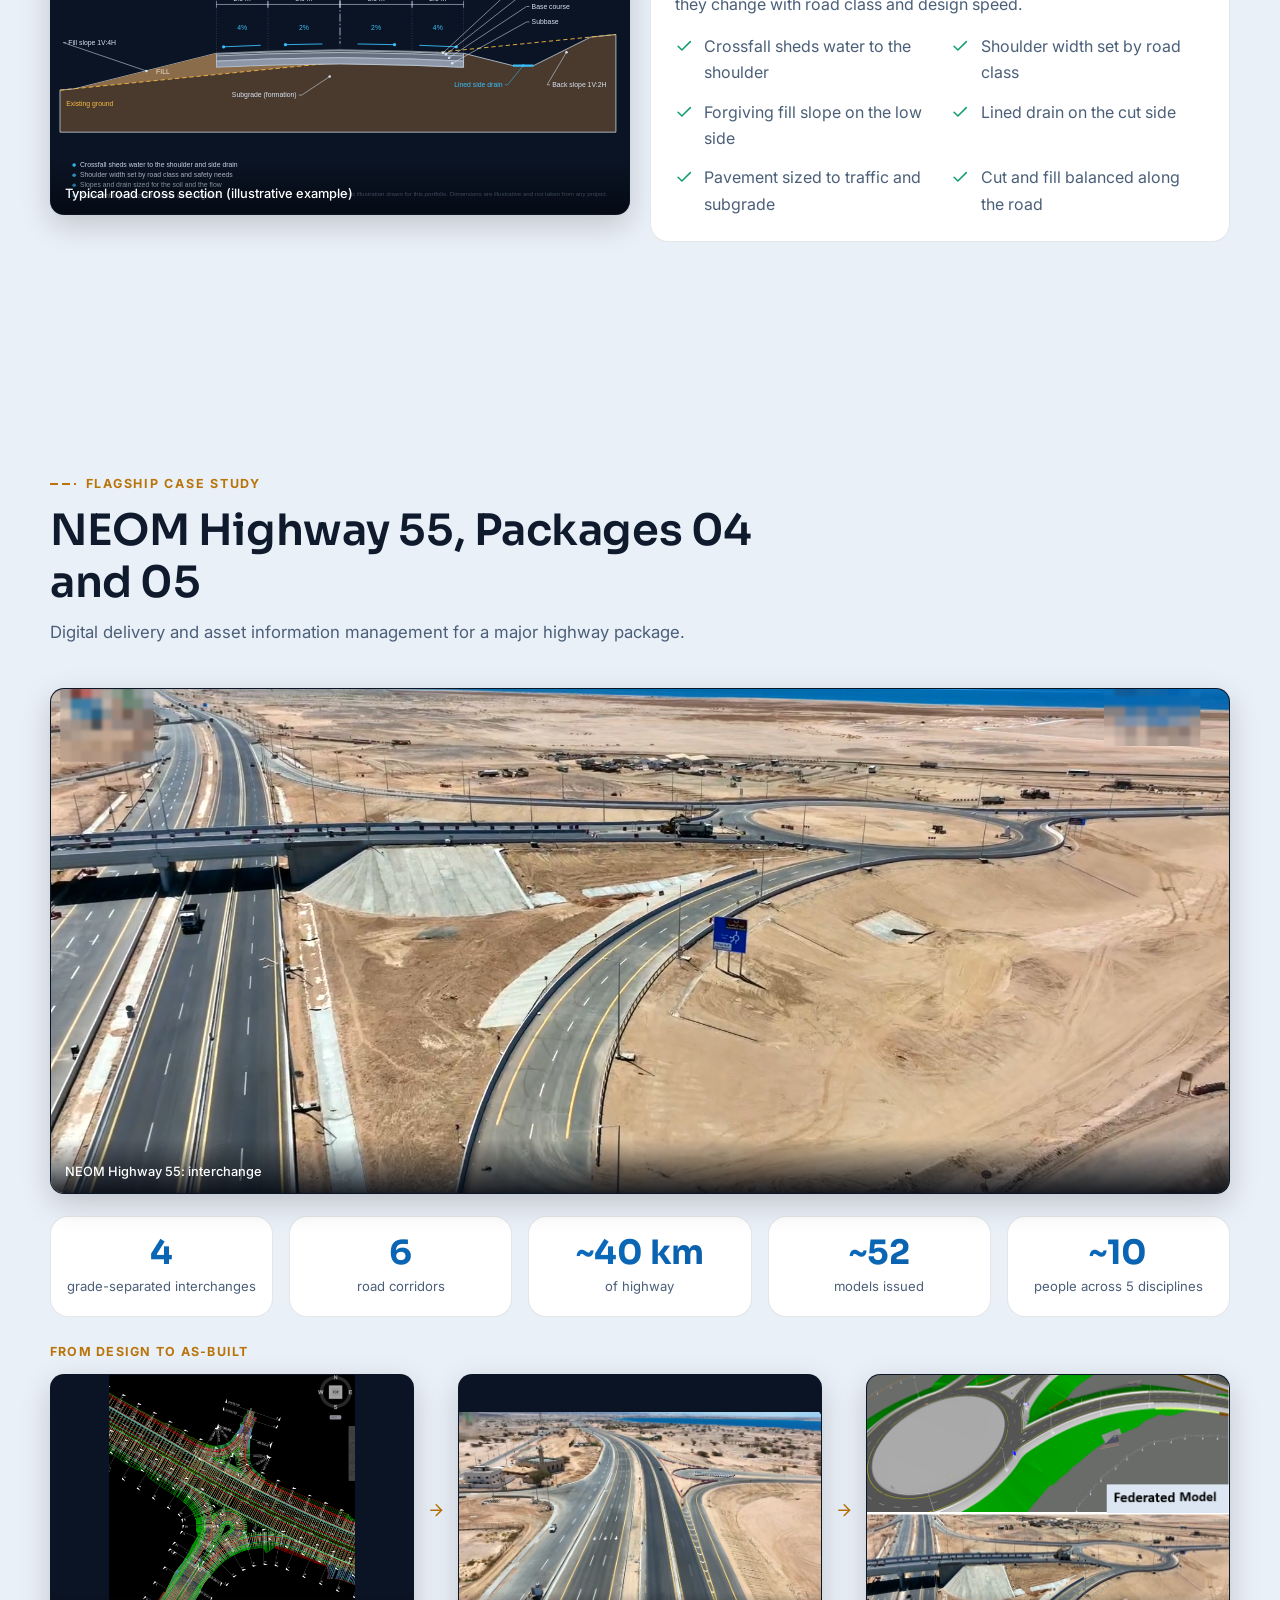
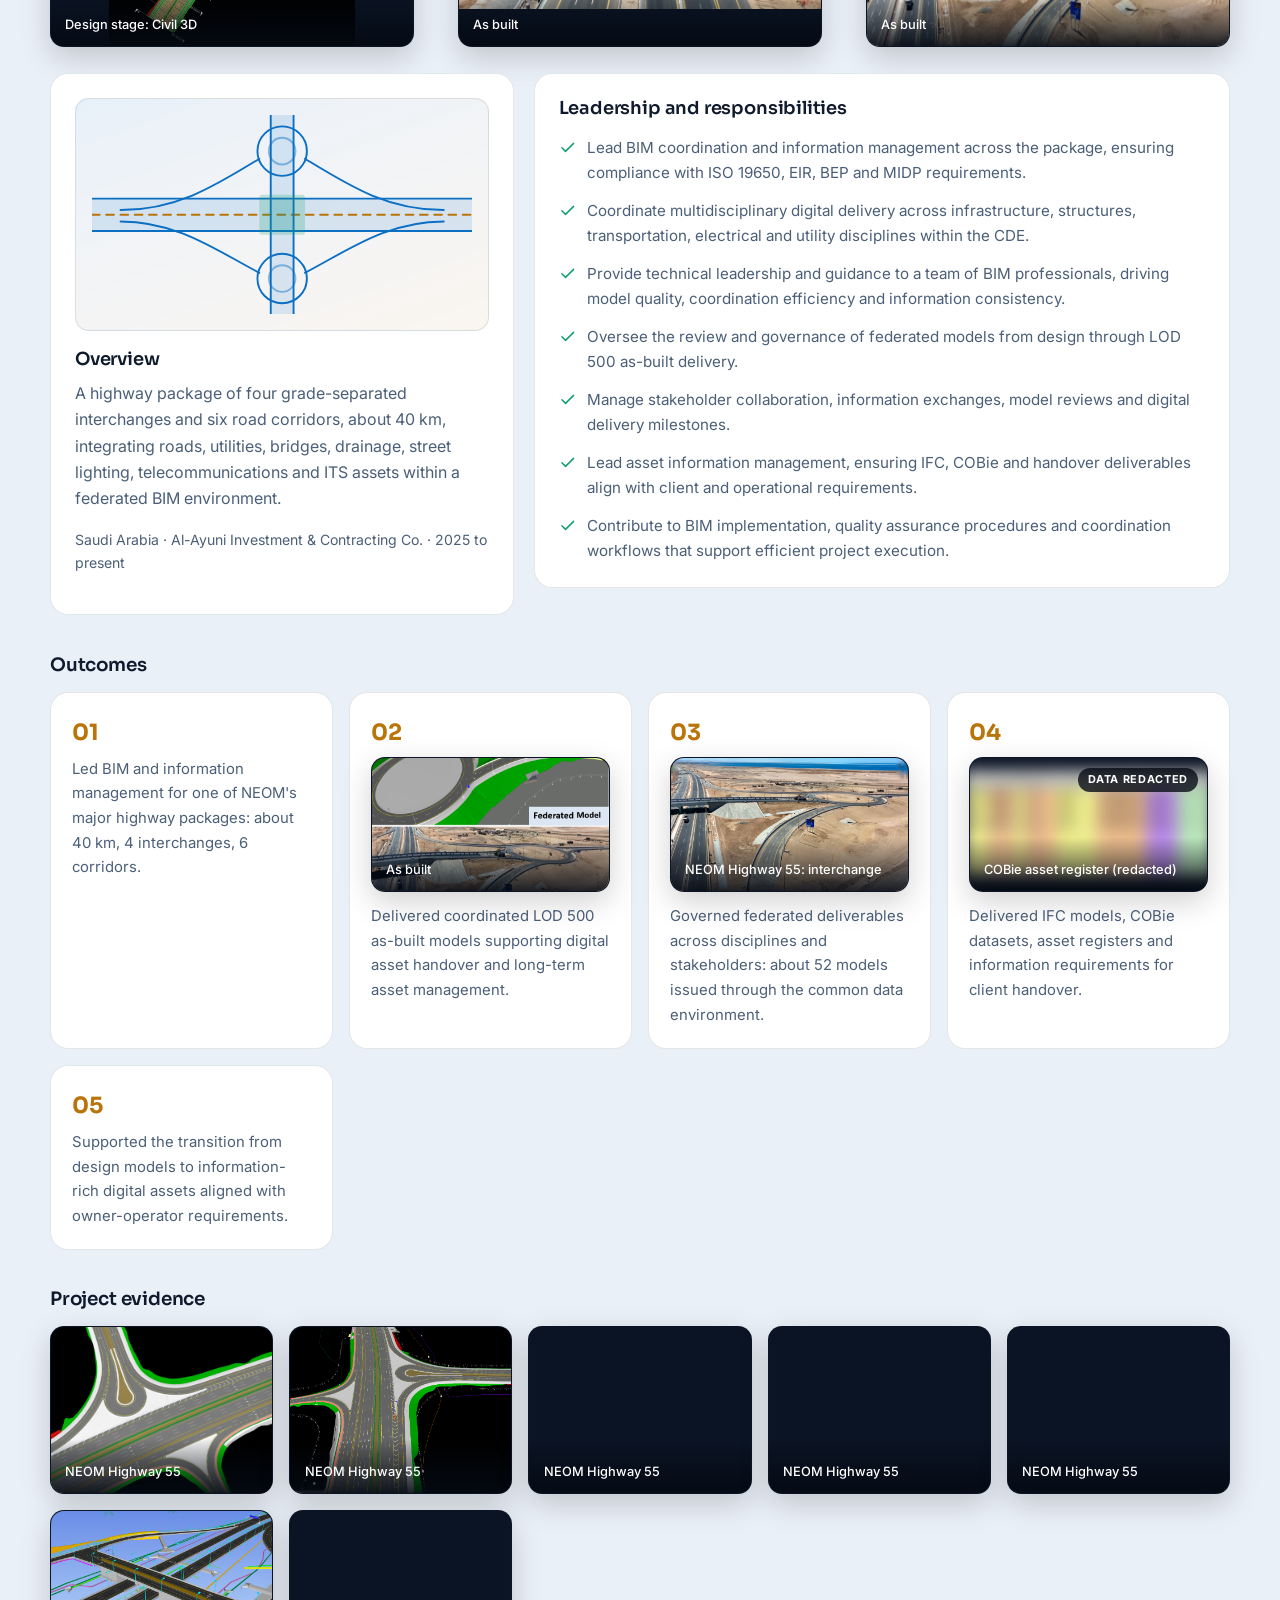
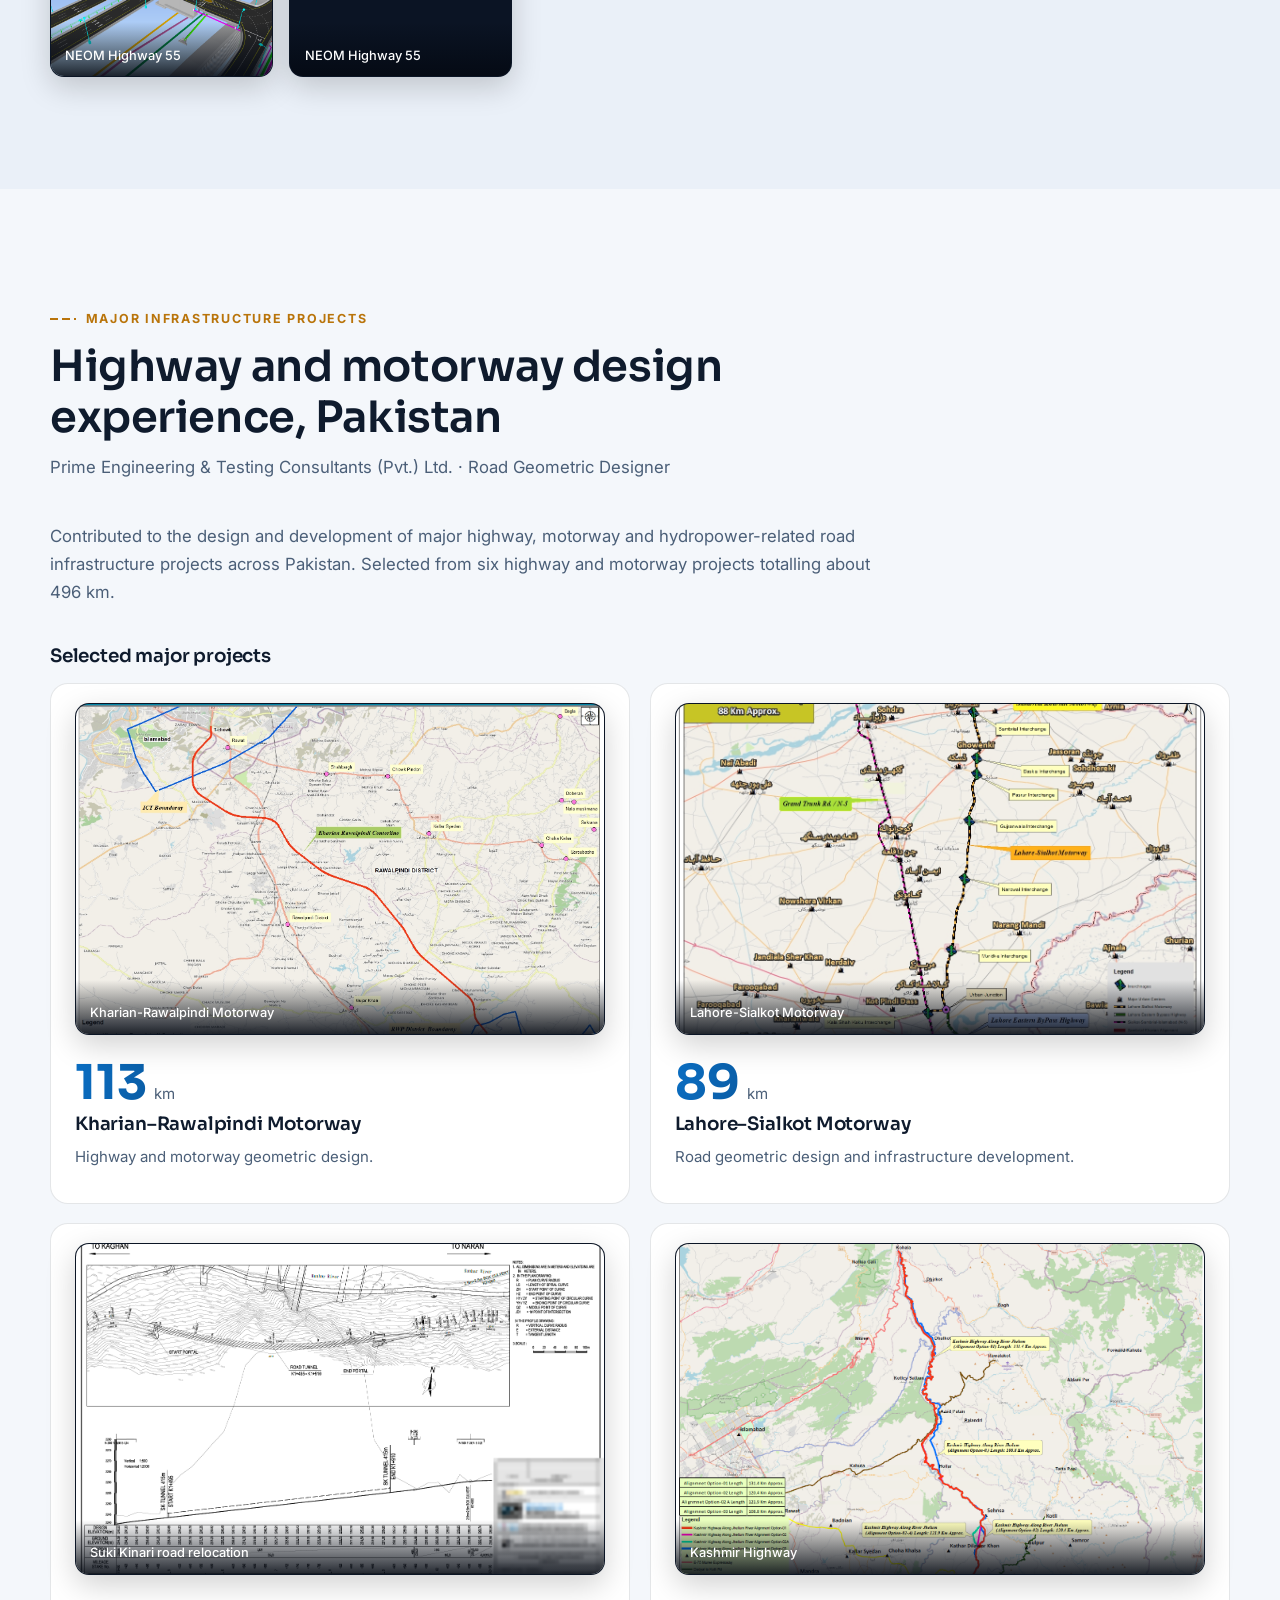
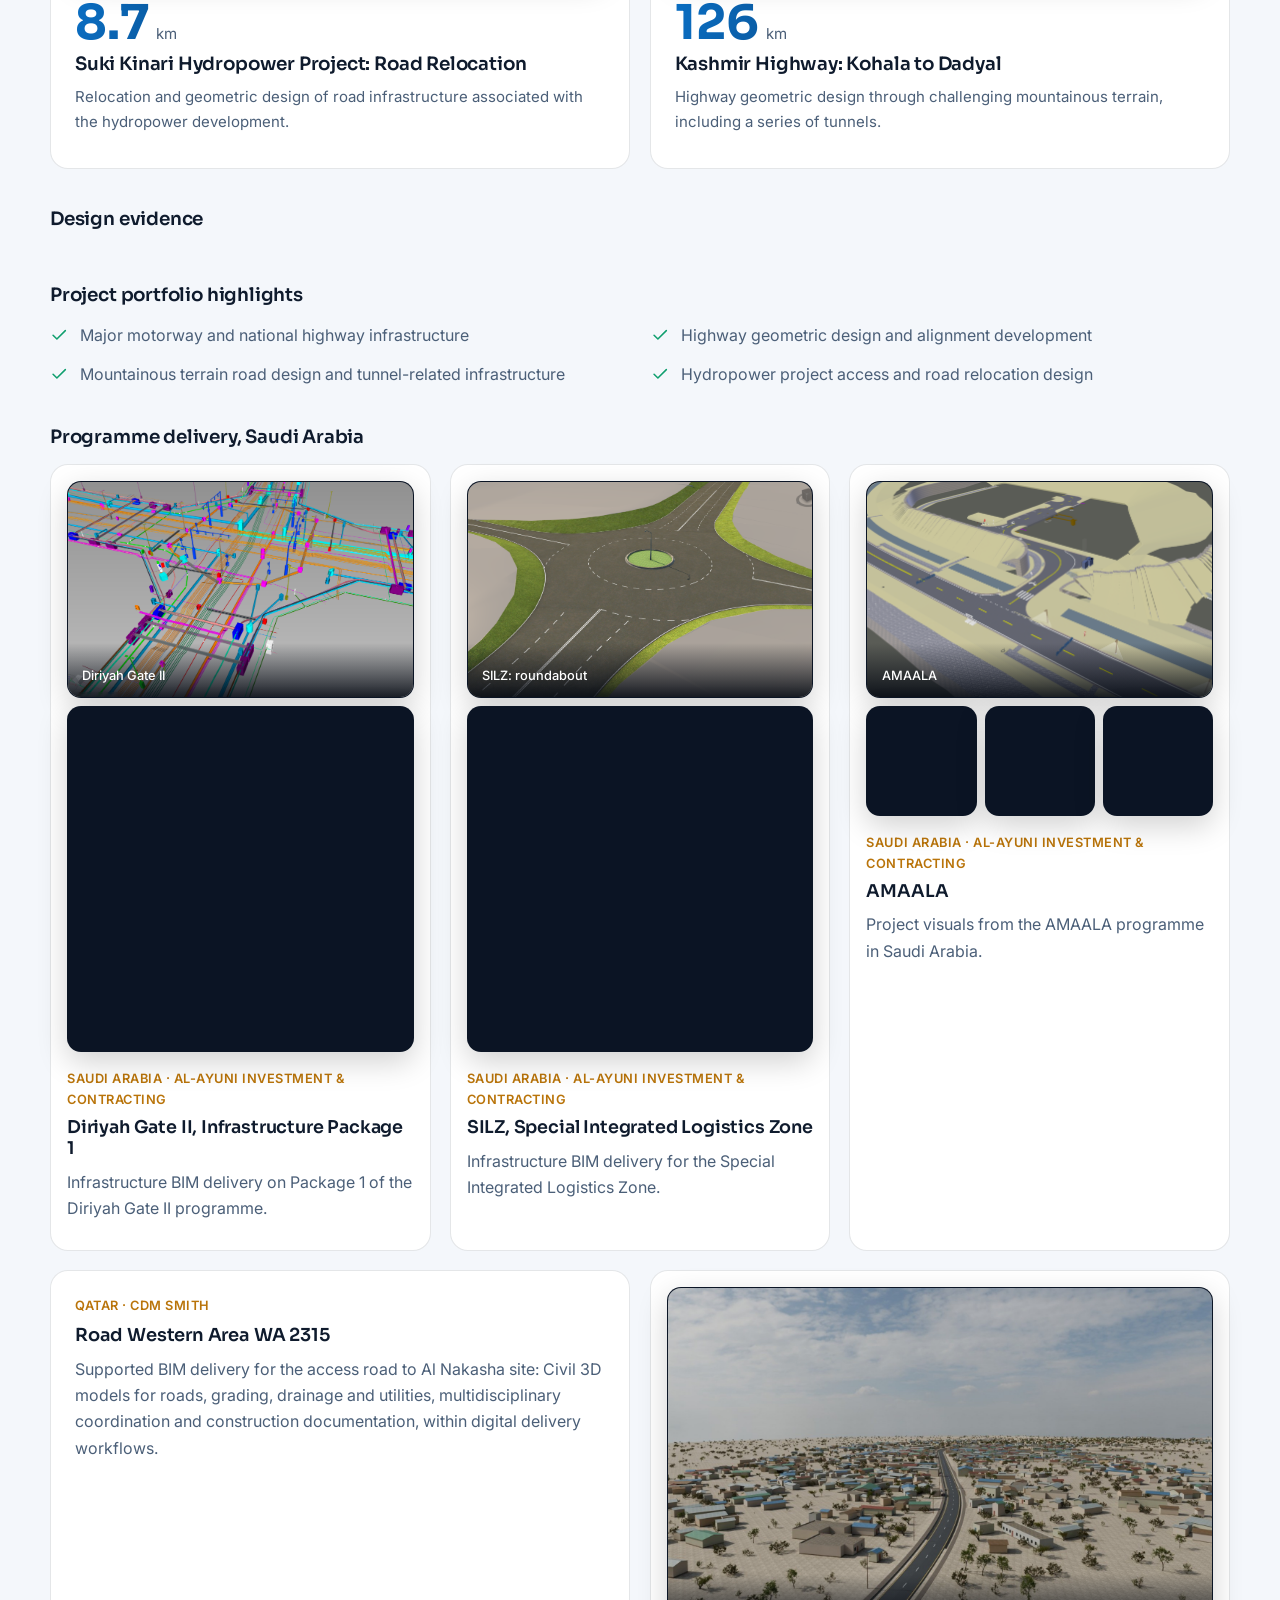
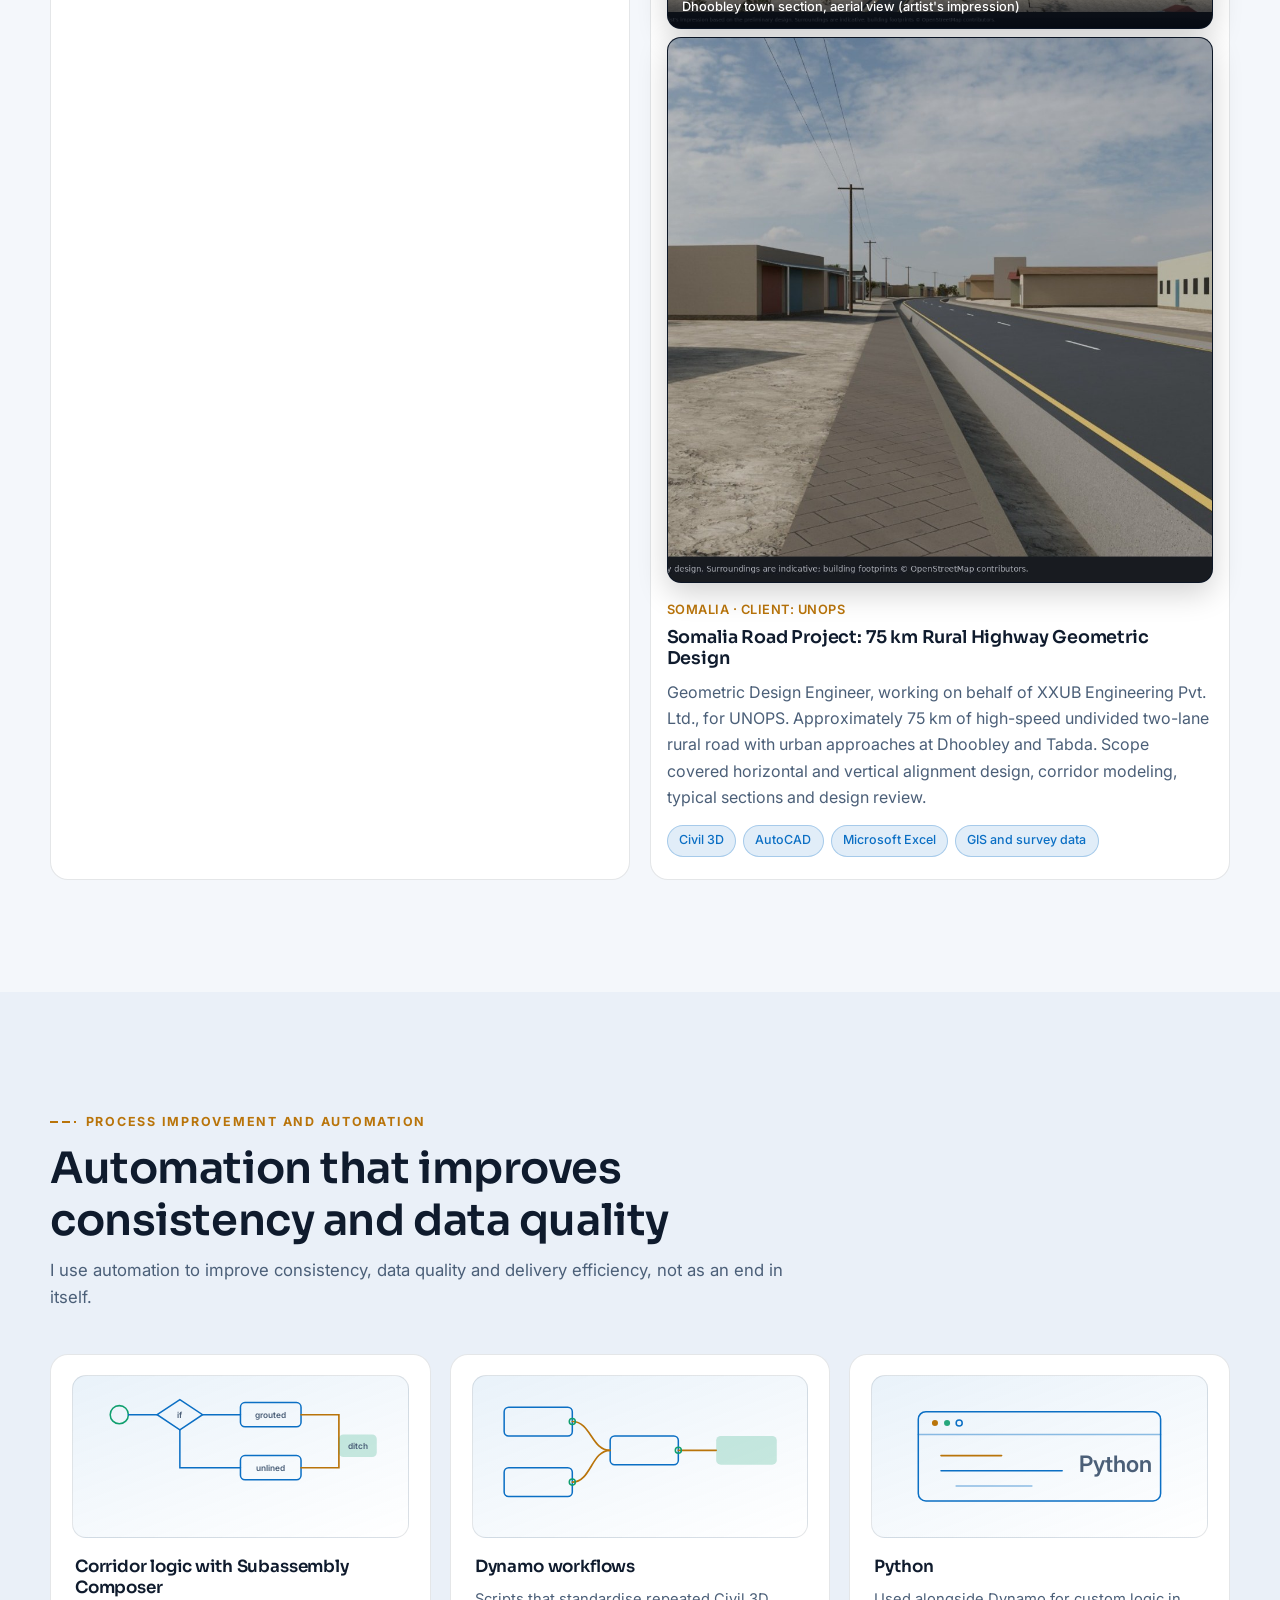
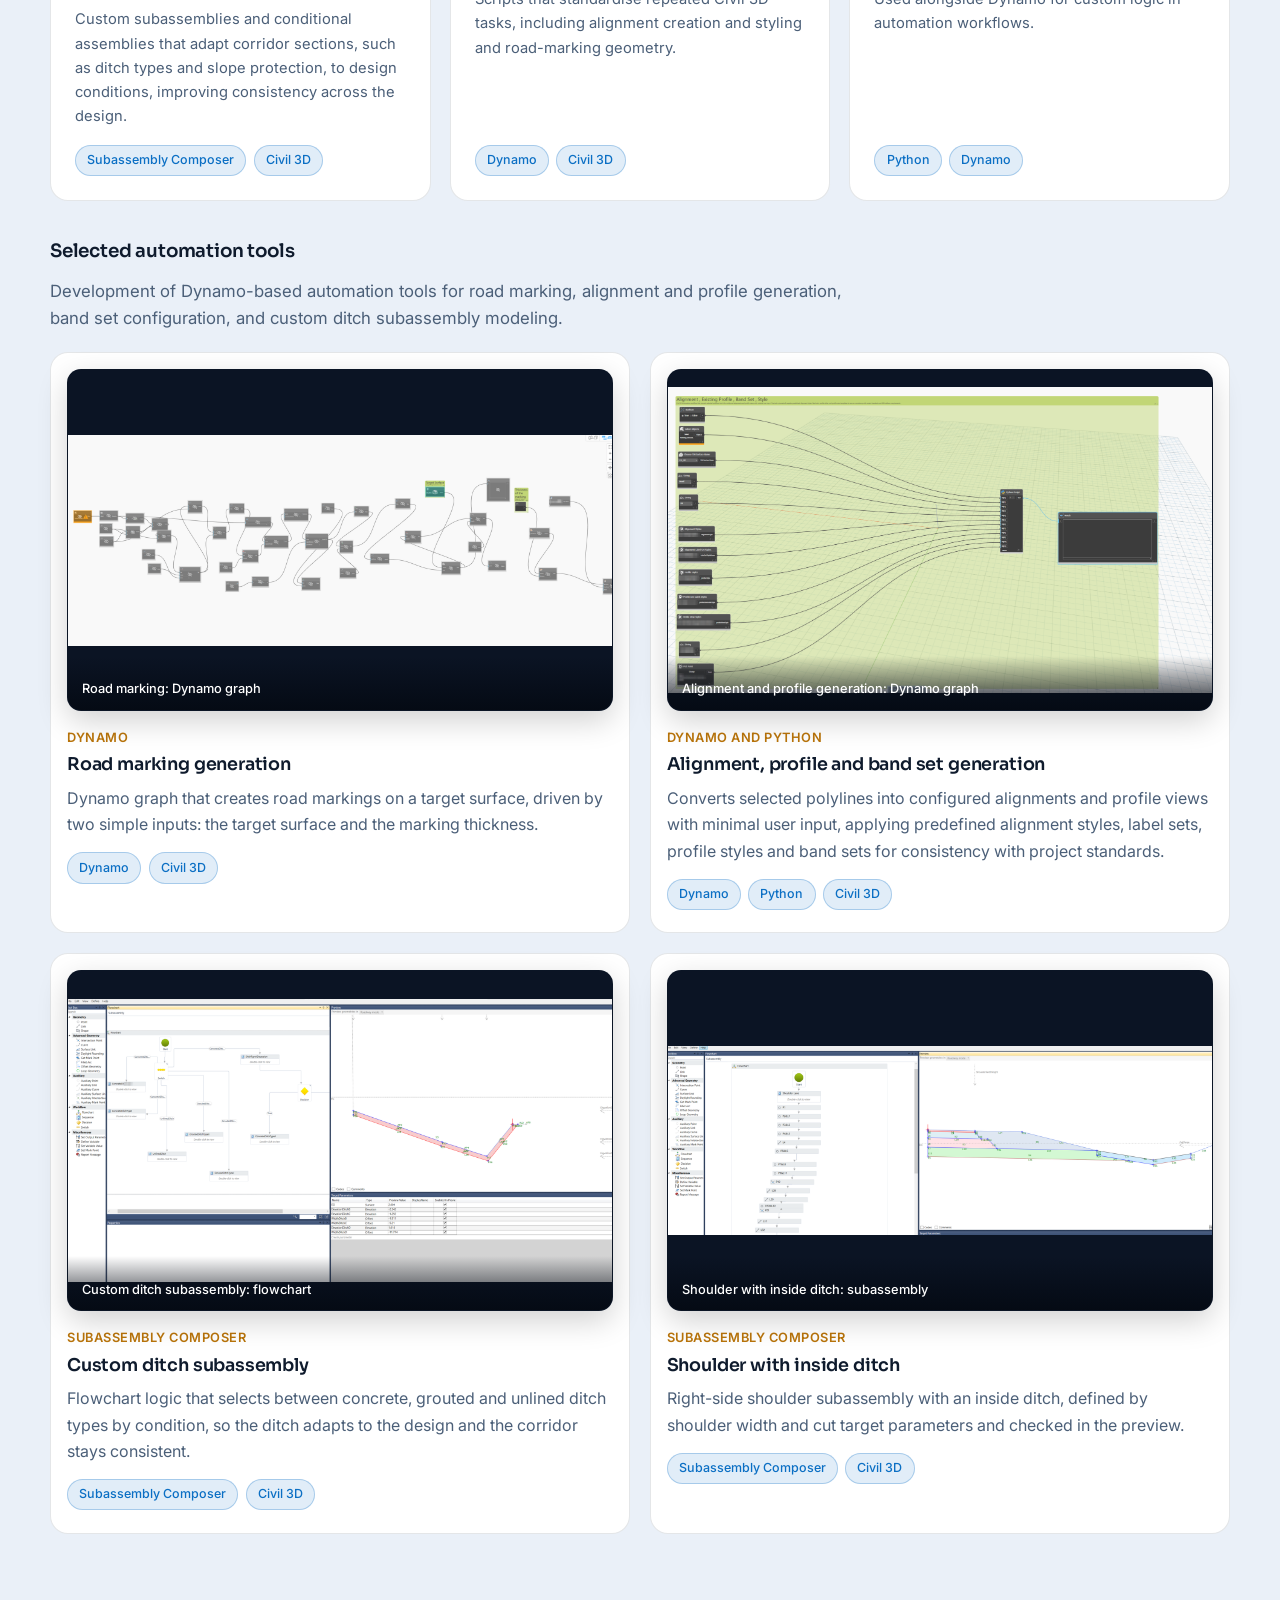
==== commit 9540a80e: "Add files via upload" ====
--- a/index.html
+++ b/index.html
@@ -340,6 +340,22 @@
   </div>
 </section>
 
+<!-- ============================= HOW I DESIGN ============================= -->
+<section class="section section-alt" id="design">
+  <div class="container">
+    <header class="section-head reveal">
+      <p class="kicker">How I design</p>
+      <h2>Road geometric design first, delivered through BIM</h2>
+      <p class="section-sub">Road and highway designs developed in accordance with the Saudi Road Design Manual (SRDM) and relevant Ministry of Transport and Logistic Services (MOTLS) requirements, with international best practice where applicable.</p>
+    </header>
+    <p class="intro reveal">I am not only a BIM professional. I am a Road Geometric Design Engineer with practical experience in highway and infrastructure design, and the same engineering decisions sit behind every model I deliver.</p>
+    <h3 class="sub-head reveal">Ten decisions behind every road design</h3>
+    <div class="grid grid-2"><article class="card exp-card reveal"><span class="icon-wrap"><svg class="ico" aria-hidden="true"><use href="#i-road"/></svg></span><h3>Design speed and road classification</h3><p>Road class, terrain, traffic and context set the design speed. Every later limit follows from that choice: minimum radius, maximum grade, sight distance, and lane and shoulder width.</p></article><article class="card exp-card reveal" data-delay="1"><span class="icon-wrap"><svg class="ico" aria-hidden="true"><use href="#i-ruler"/></svg></span><h3>Horizontal and vertical alignment design</h3><p>Tangents, transition and circular curves, grades and vertical curves are developed together, so the road fits the corridor and its constraints and meets the limits for its design speed.</p></article><article class="card exp-card reveal"><span class="icon-wrap"><svg class="ico" aria-hidden="true"><use href="#i-pin"/></svg></span><h3>Sight distance requirements</h3><p>Stopping sight distance is checked along horizontal and vertical curves, with decision and passing distance where the road class needs them, so what a driver can see matches the speed.</p></article><article class="card exp-card reveal" data-delay="1"><span class="icon-wrap"><svg class="ico" aria-hidden="true"><use href="#i-chevron"/></svg></span><h3>Superelevation design</h3><p>Superelevation rates and runoff lengths are set for each curve to balance speed, comfort and drainage, with curve widening where required, and carried into the corridor model.</p></article><article class="card exp-card reveal"><span class="icon-wrap"><svg class="ico" aria-hidden="true"><use href="#i-layers"/></svg></span><h3>Cross-section development</h3><p>Typical sections for lanes, shoulders, medians, drains and side slopes by road class, then adjusted along the road for cut, fill, structures and urban approaches.</p></article><article class="card exp-card reveal" data-delay="1"><span class="icon-wrap"><svg class="ico" aria-hidden="true"><use href="#i-zap"/></svg></span><h3>Earthwork optimization</h3><p>The grade line and sections are adjusted to balance cut and fill, shorten haul and limit embankment height, with quantities checked from the model at each design stage.</p></article><article class="card exp-card reveal"><span class="icon-wrap"><svg class="ico" aria-hidden="true"><use href="#i-network"/></svg></span><h3>Drainage integration</h3><p>Crossfall, longitudinal grades, side drains and culvert locations are considered while the geometry is set, so water leaves the road safely and drainage does not force late changes.</p></article><article class="card exp-card reveal" data-delay="1"><span class="icon-wrap"><svg class="ico" aria-hidden="true"><use href="#i-shield"/></svg></span><h3>Road safety principles</h3><p>Consistent speed along the route, forgiving side slopes and clear zones, safe junction and roundabout geometry, and signs and markings planned together with the alignment.</p></article><article class="card exp-card reveal"><span class="icon-wrap"><svg class="ico" aria-hidden="true"><use href="#i-check"/></svg></span><h3>Constructability and maintenance</h3><p>Practical widths, slopes and details that contractors can build and owners can maintain, checked against site constraints, existing services and construction phasing.</p></article><article class="card exp-card reveal" data-delay="1"><span class="icon-wrap"><svg class="ico" aria-hidden="true"><use href="#i-cube"/></svg></span><h3>BIM-integrated design workflows</h3><p>Civil 3D alignments, profiles, assemblies and corridors drive drawings and quantities, and the same model carries information into ISO 19650 deliverables, IFC and COBie.</p></article></div>
+    <h3 class="sub-head reveal">Engineering example: typical road cross section</h3>
+    <div class="grid grid-2"><figure class="shot ar-16-10 fit-contain reveal" data-lightbox="design" data-caption="Typical road cross section (illustrative example)" tabindex="0" role="button" aria-label="Open image: Typical road cross section (illustrative example)"><img src="assets/img/design/typical-cross-section.svg" alt="Typical road cross section: two lanes, shoulders, pavement layers, a fill slope and a lined side drain on side-hill ground" loading="lazy" decoding="async"><figcaption>Typical road cross section (illustrative example)</figcaption></figure><article class="card reveal" data-delay="1"><p class="project-loc">Engineering example</p><h3>Reading the section</h3><p class="muted">A generic two-lane rural road on side-hill ground, drawn for this portfolio. It is not from any project, and its dimensions are illustrative: they change with road class and design speed.</p><ul class="highlight-grid"><li><svg class="ico" aria-hidden="true"><use href="#i-check"/></svg> Crossfall sheds water to the shoulder</li><li><svg class="ico" aria-hidden="true"><use href="#i-check"/></svg> Shoulder width set by road class</li><li><svg class="ico" aria-hidden="true"><use href="#i-check"/></svg> Forgiving fill slope on the low side</li><li><svg class="ico" aria-hidden="true"><use href="#i-check"/></svg> Lined drain on the cut side</li><li><svg class="ico" aria-hidden="true"><use href="#i-check"/></svg> Pavement sized to traffic and subgrade</li><li><svg class="ico" aria-hidden="true"><use href="#i-check"/></svg> Cut and fill balanced along the road</li></ul></article></div>
+  </div>
+</section>
+
 <!-- ============================= NEOM CASE STUDY ============================= -->
 <section class="section section-alt" id="neom">
   <div class="container">
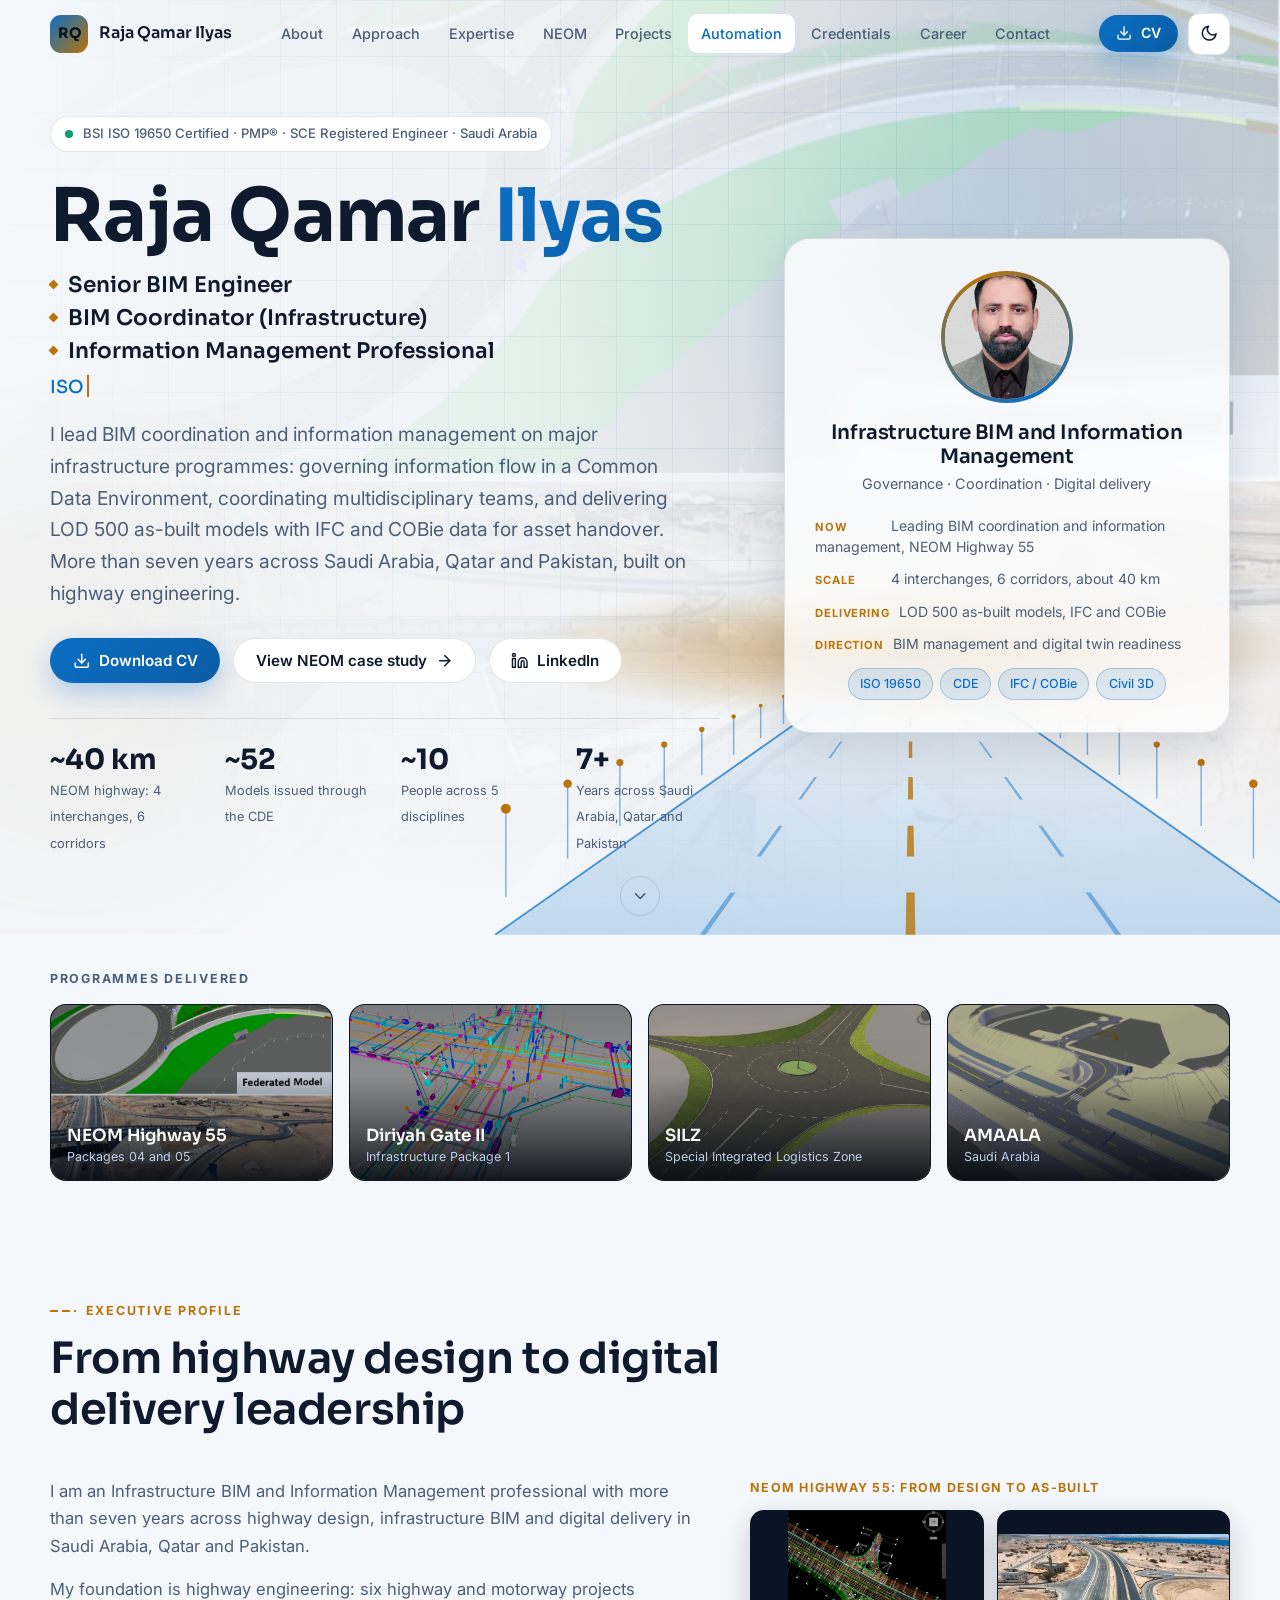
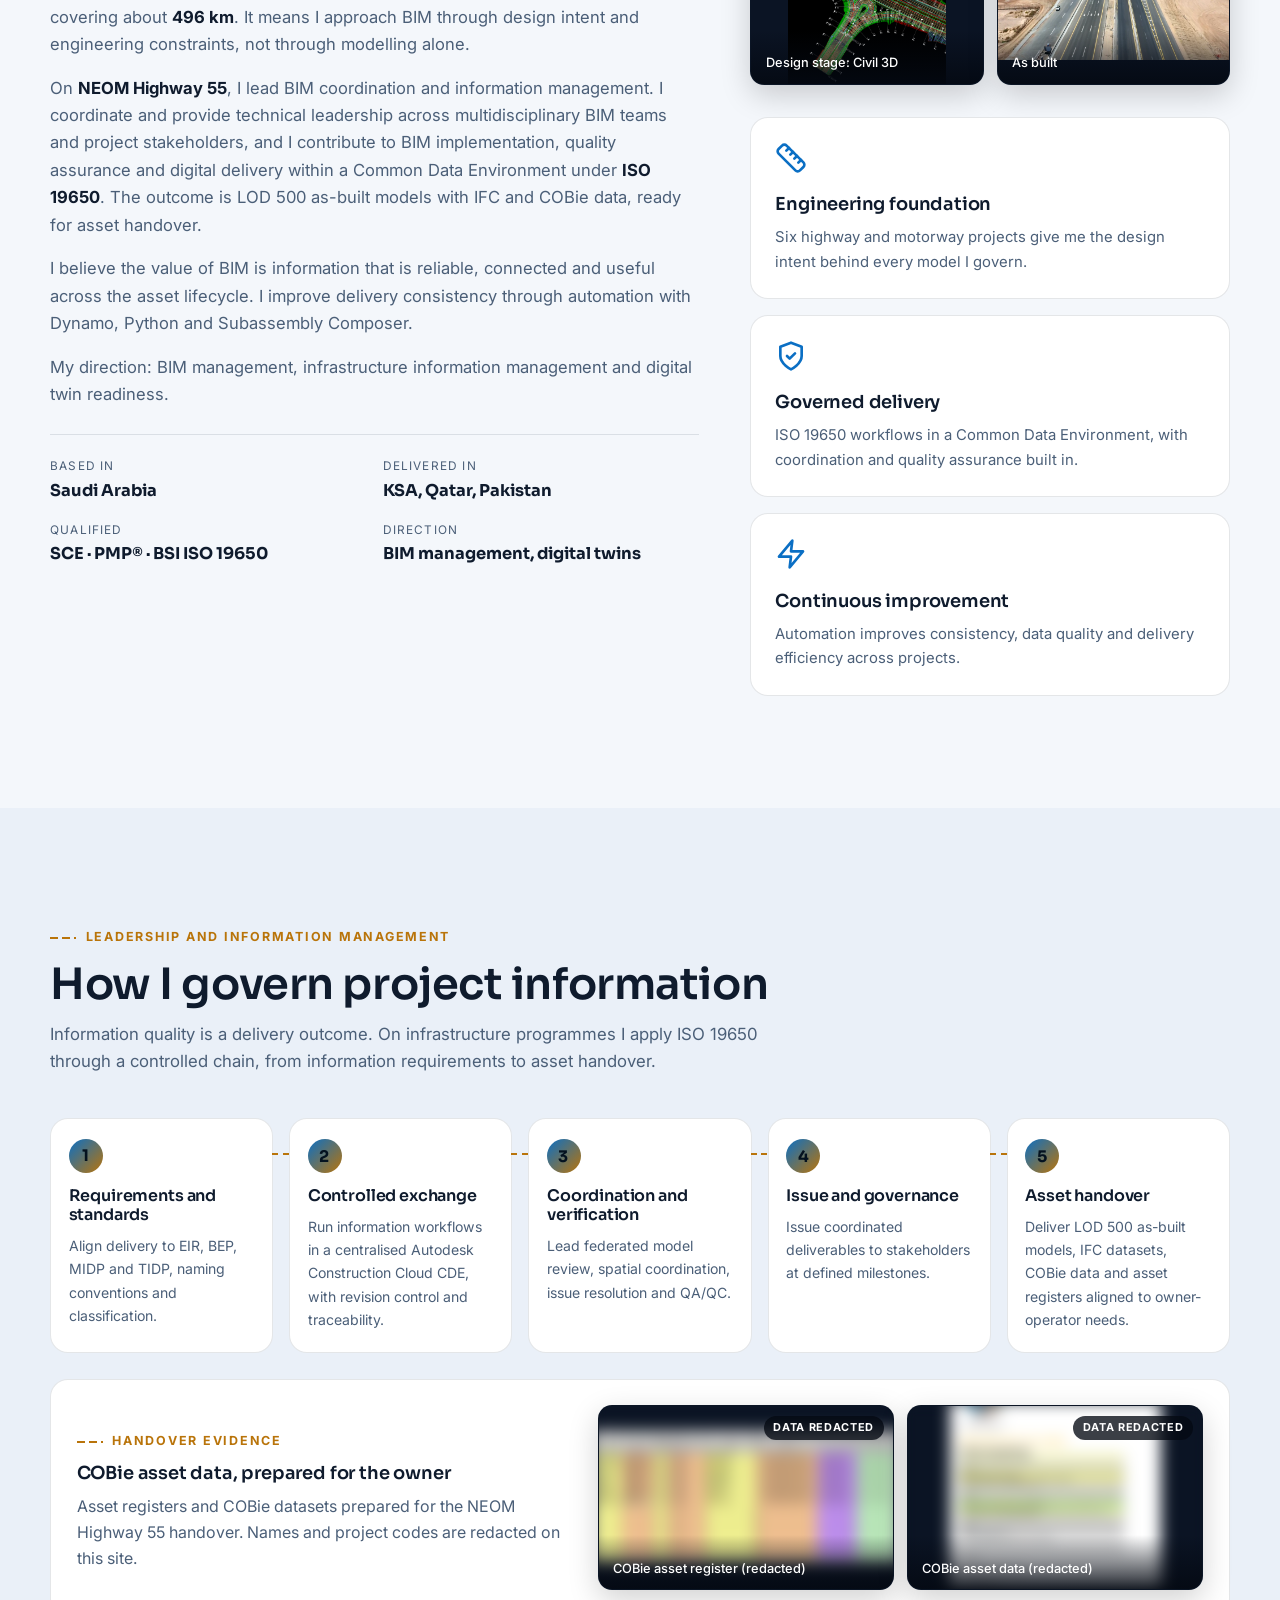
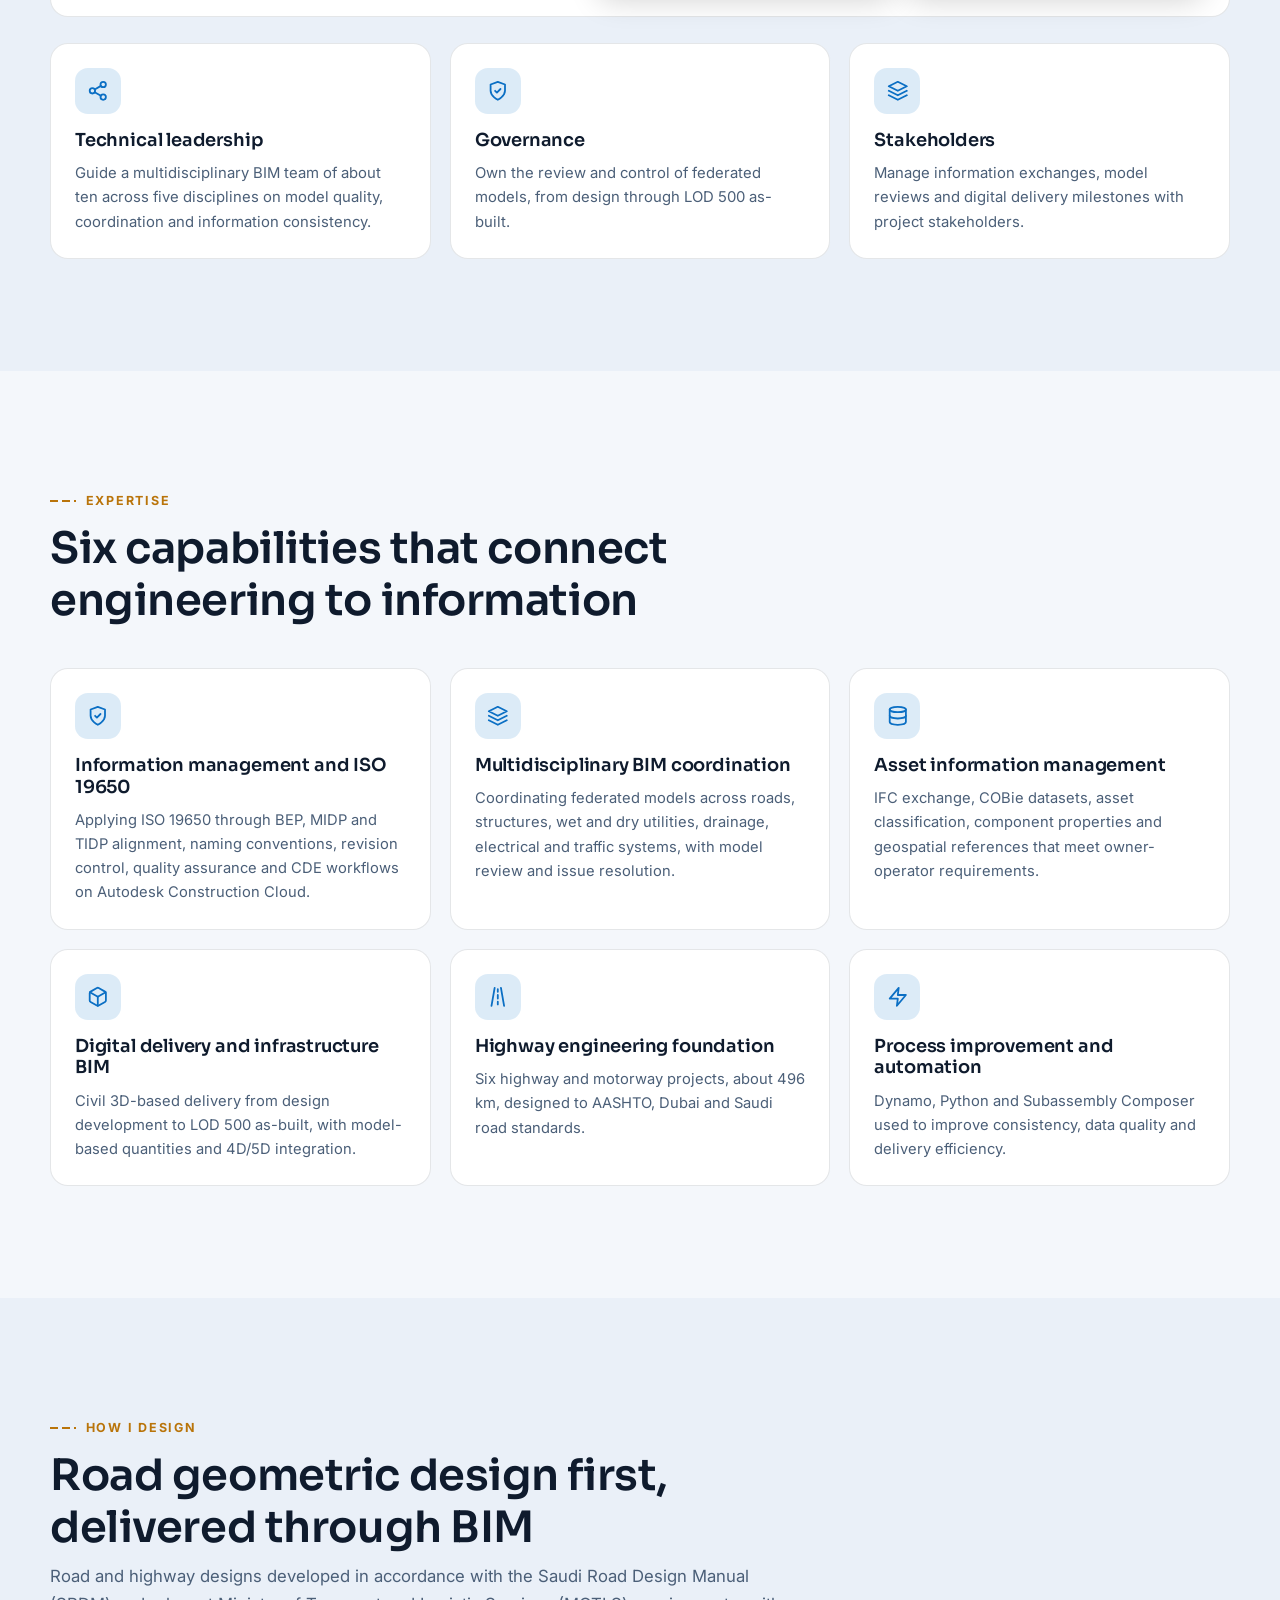
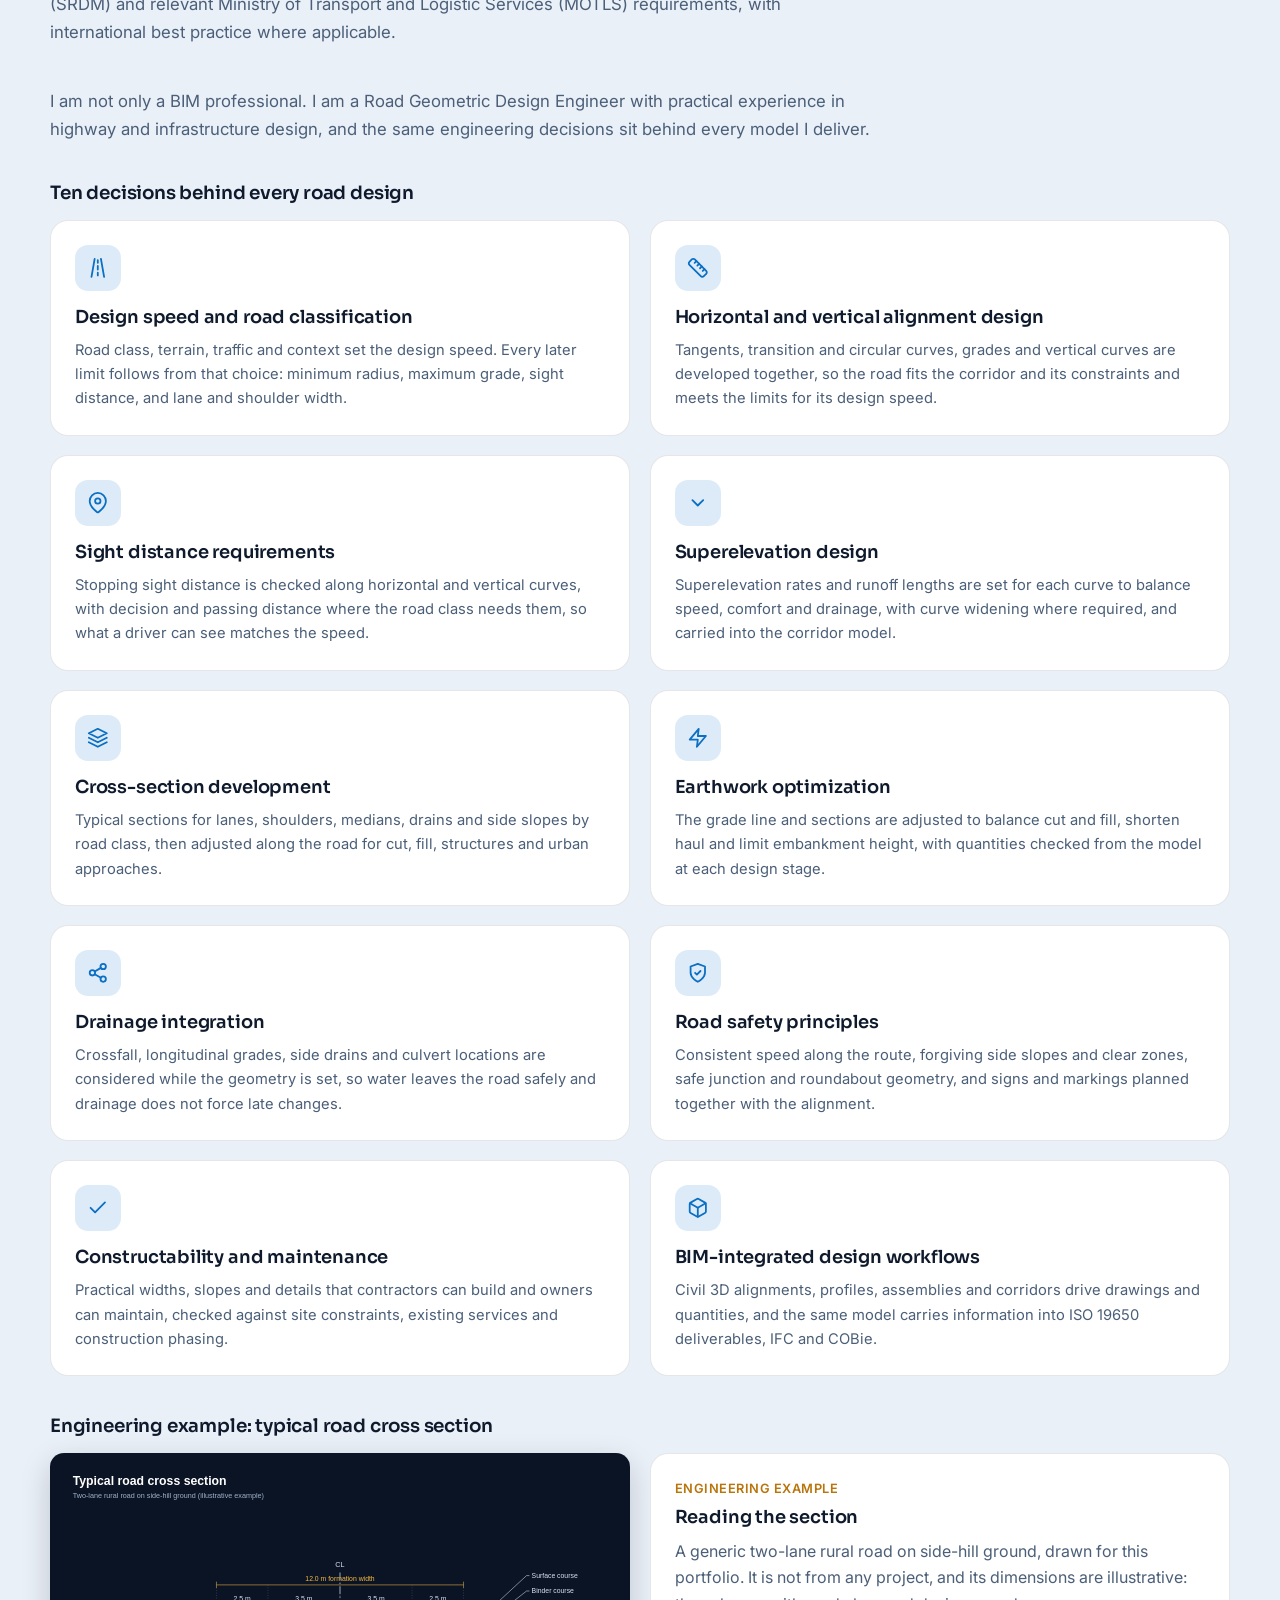
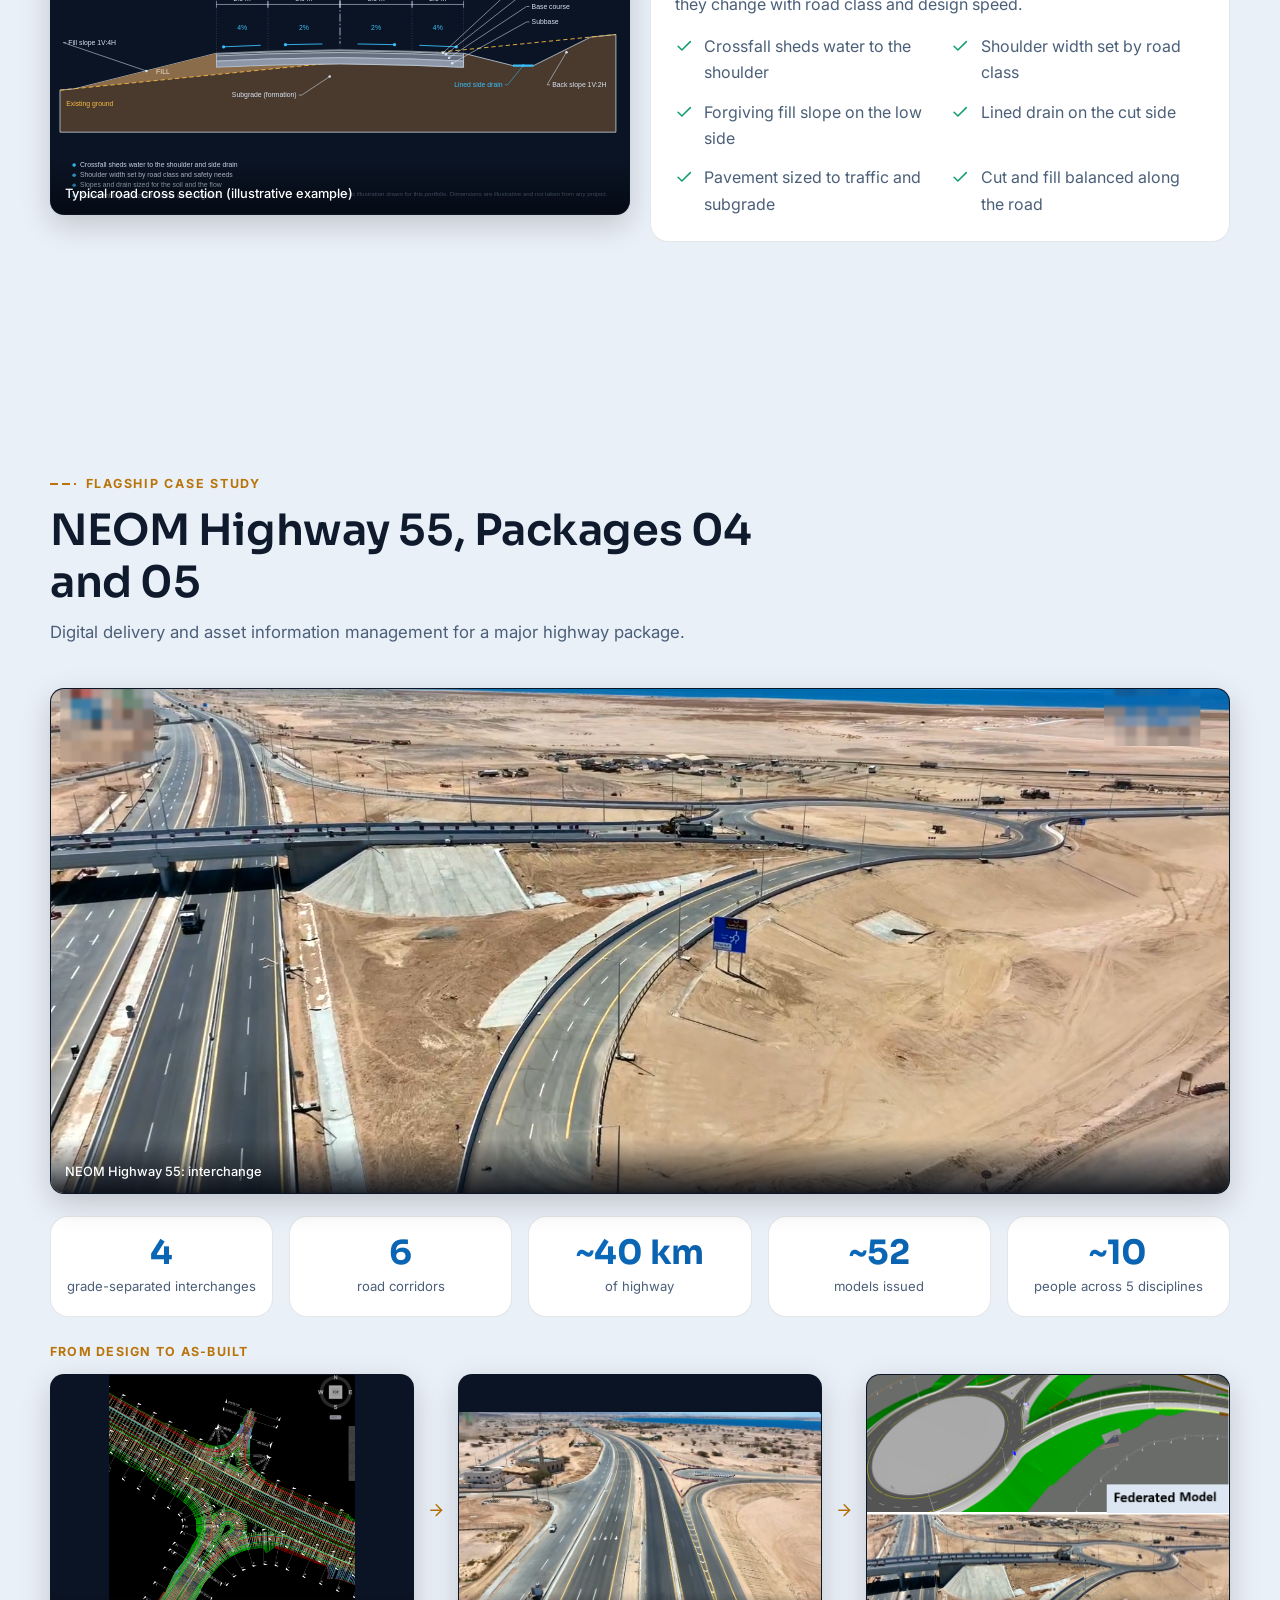
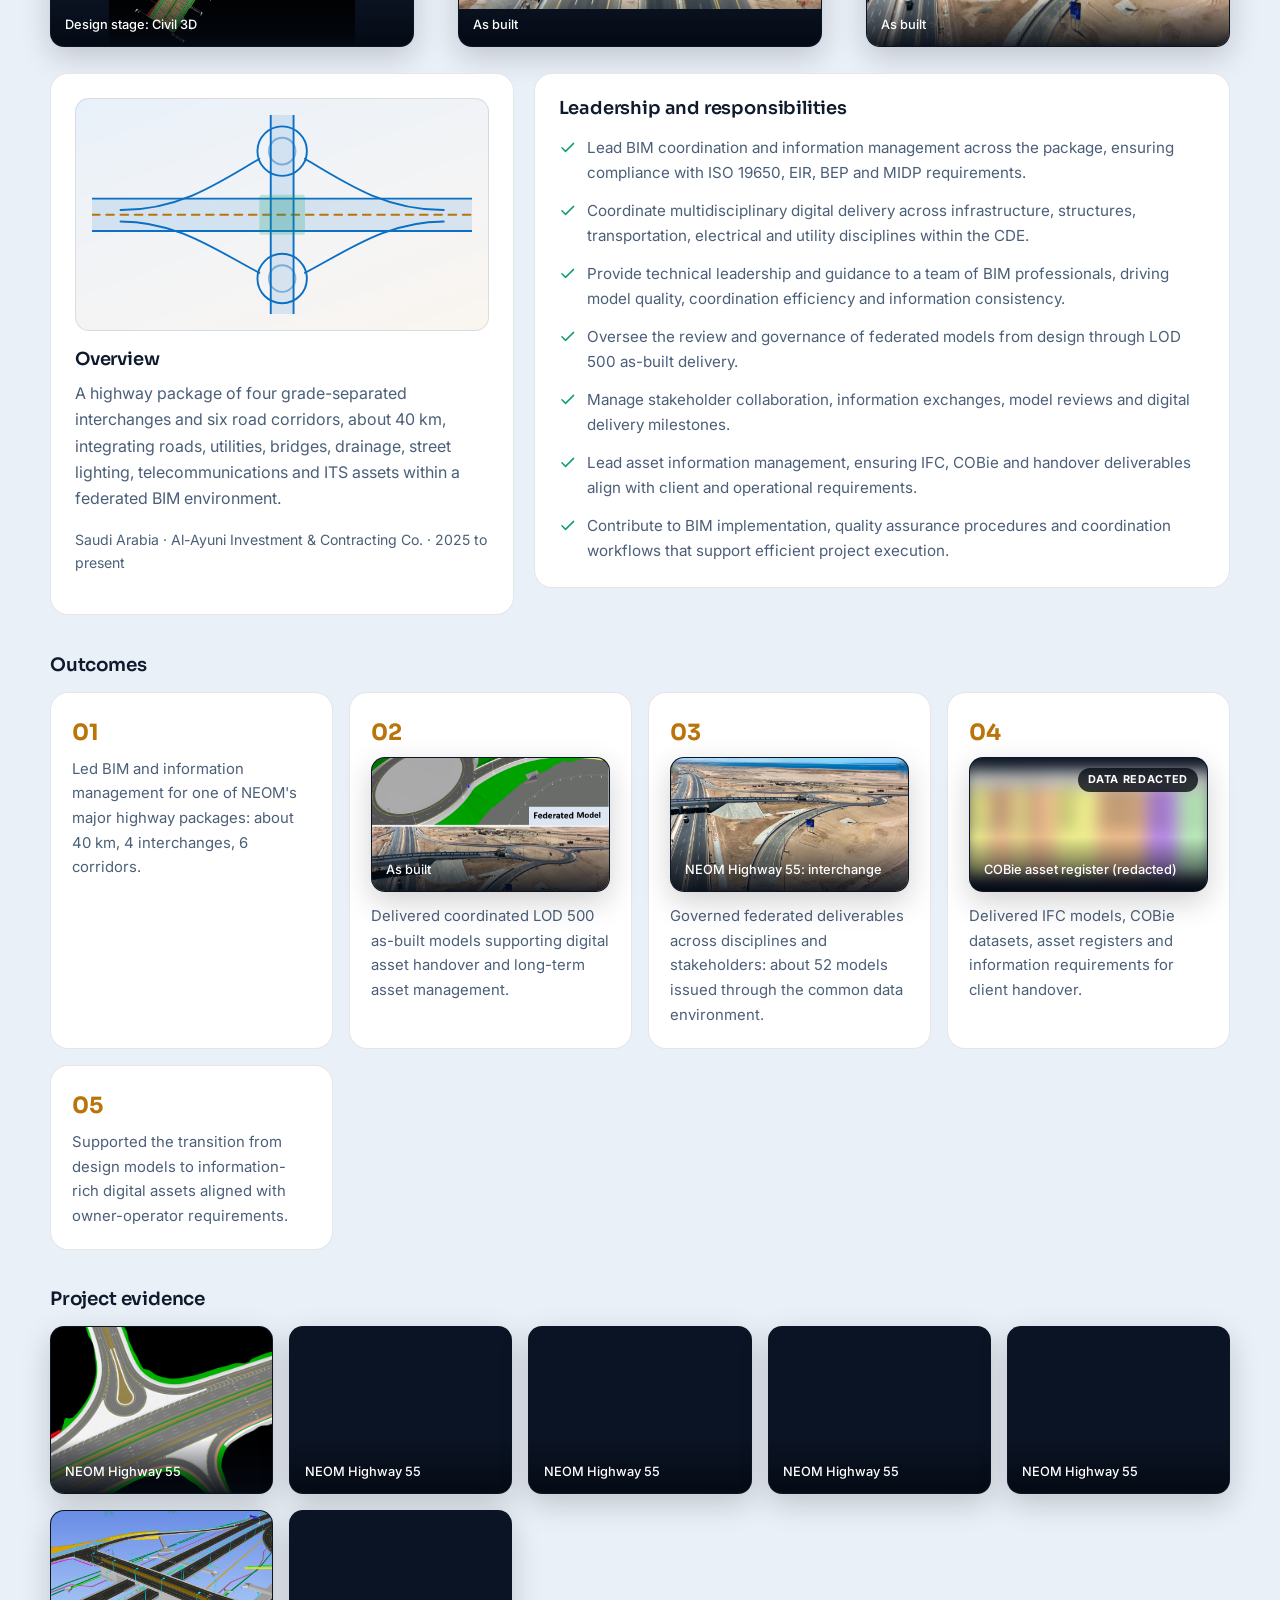
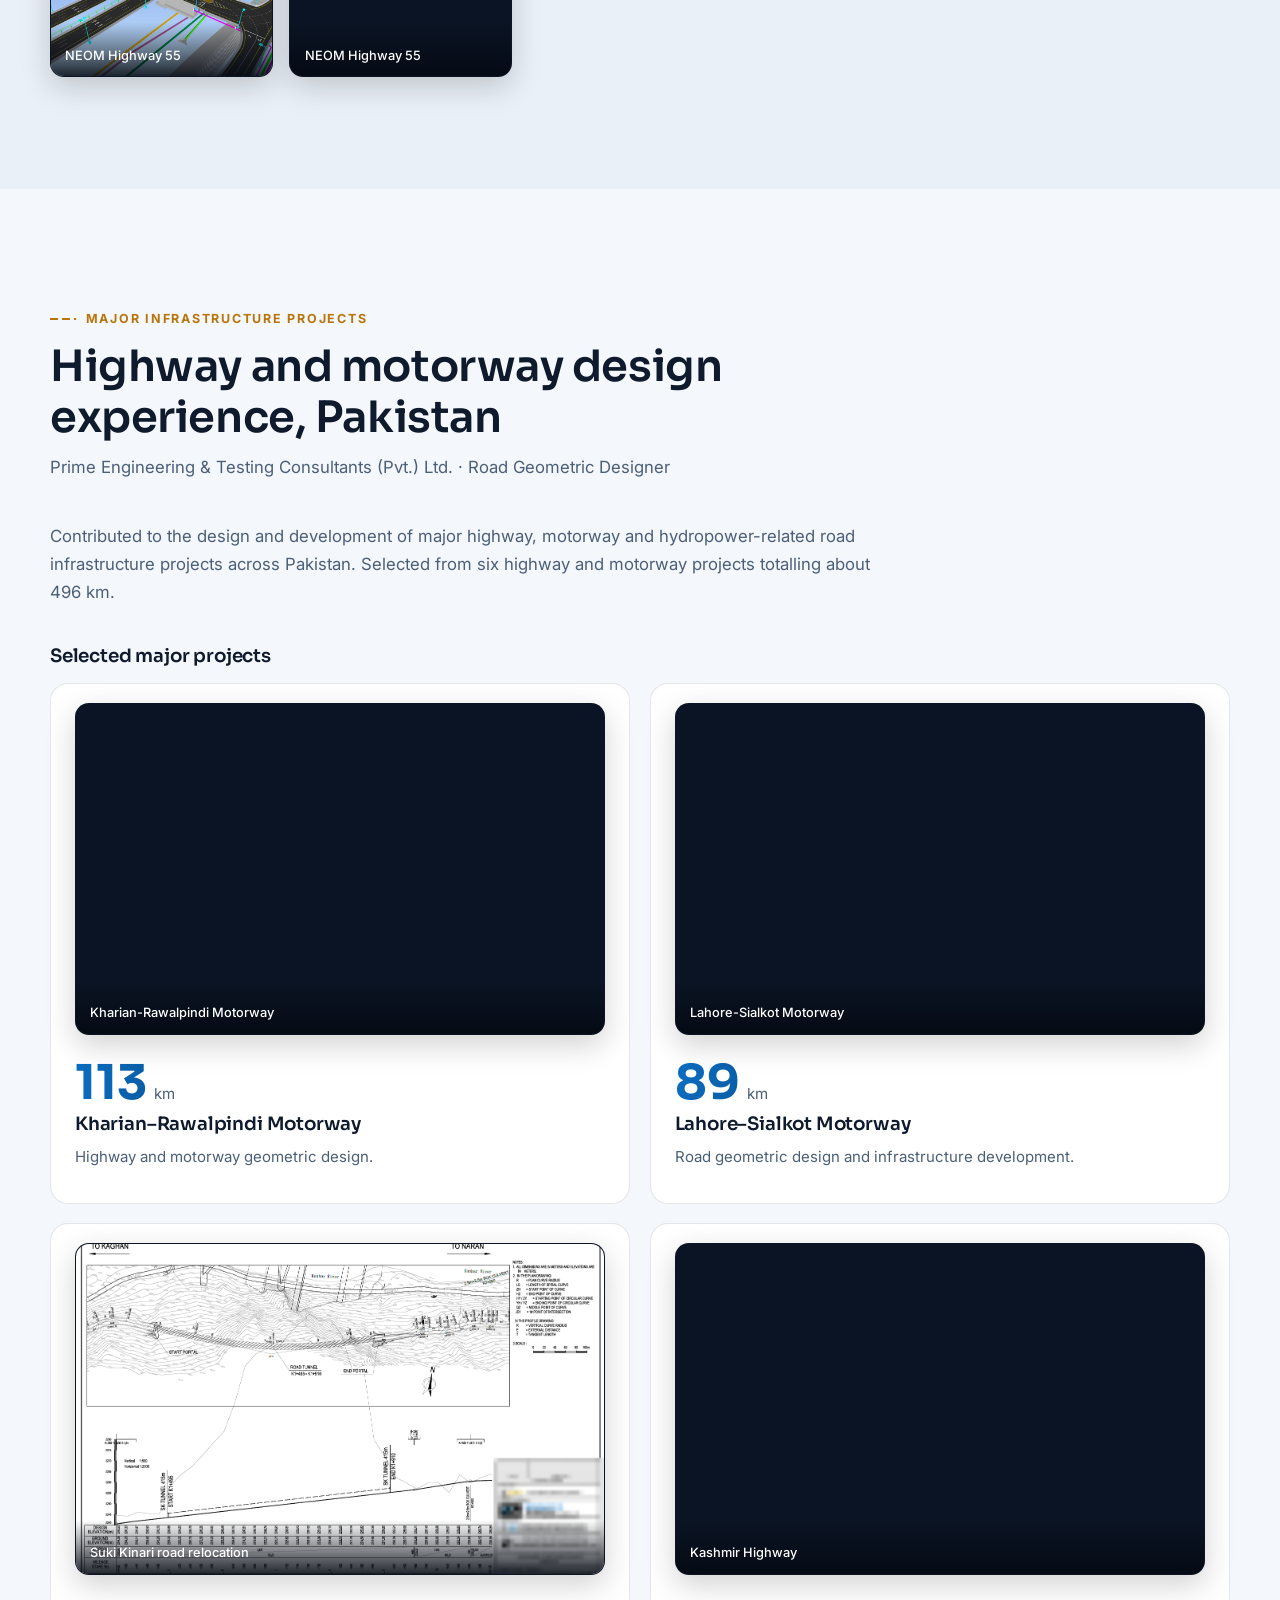
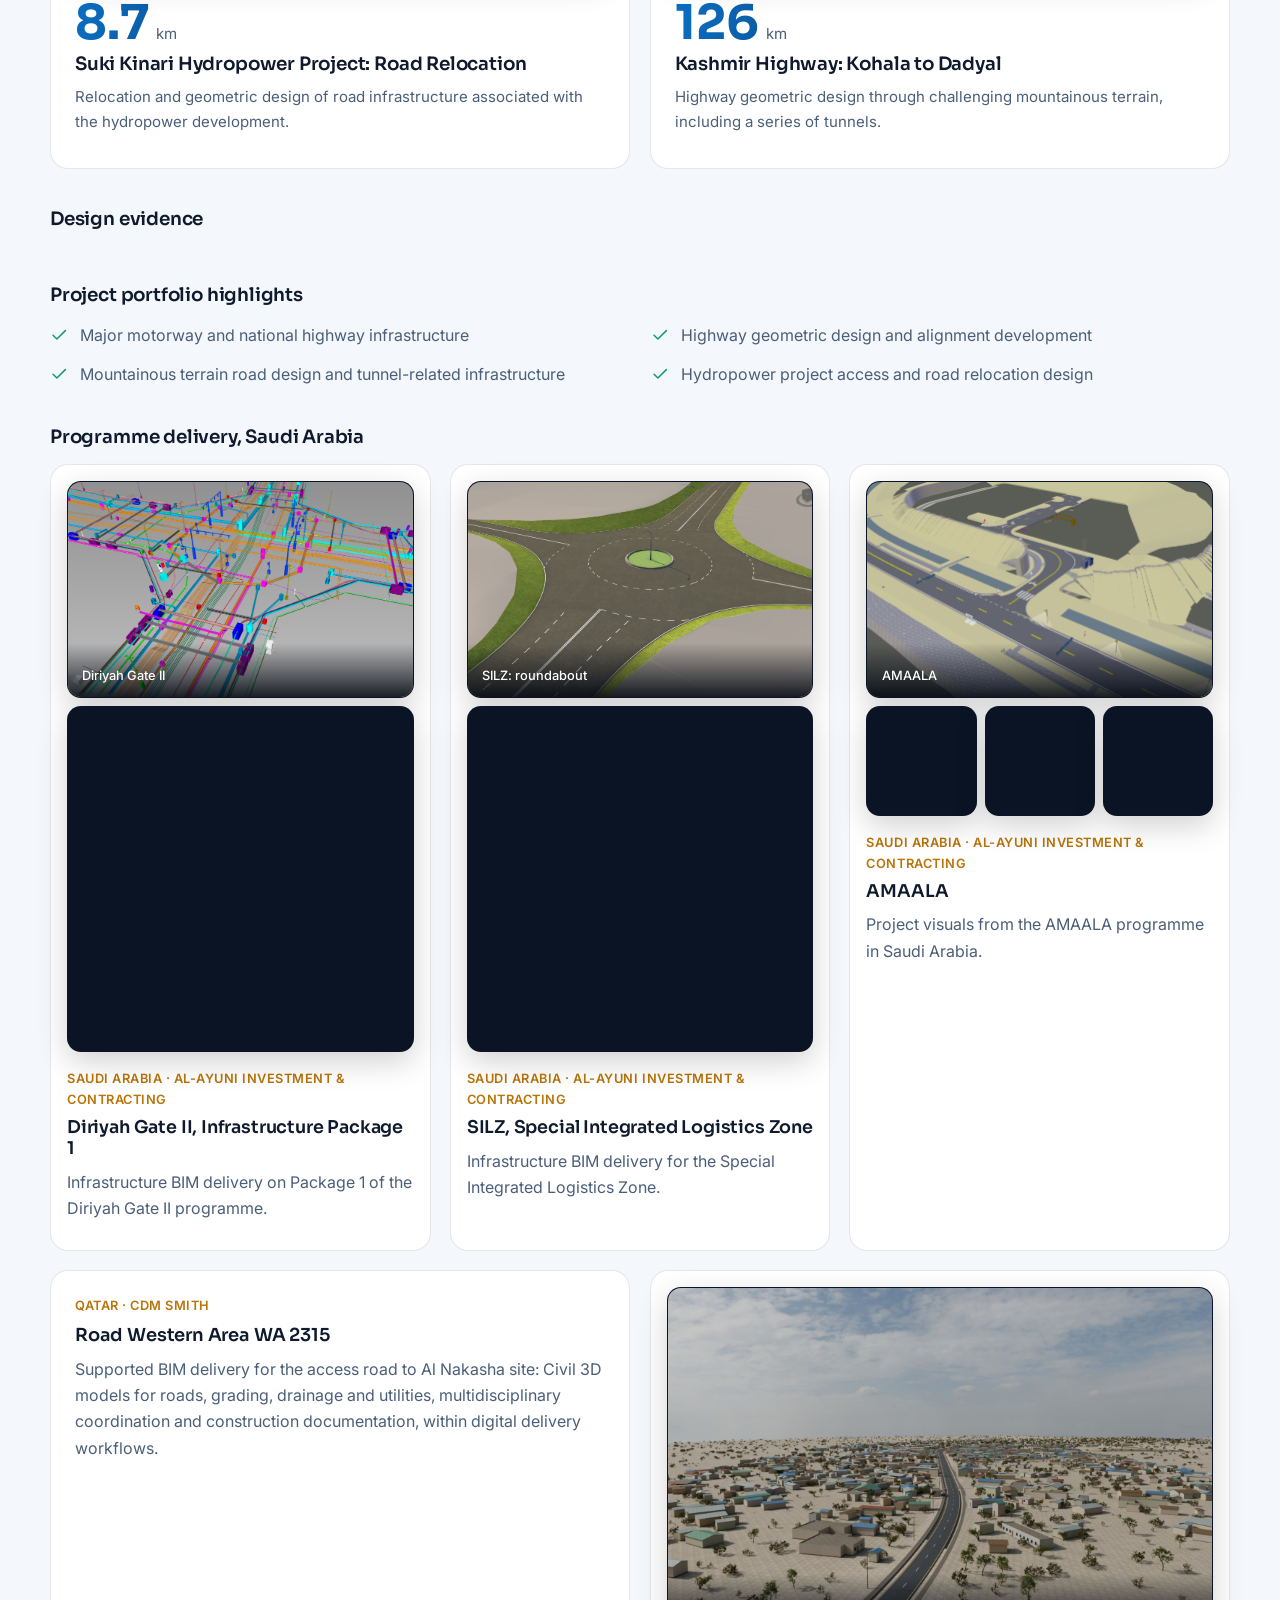
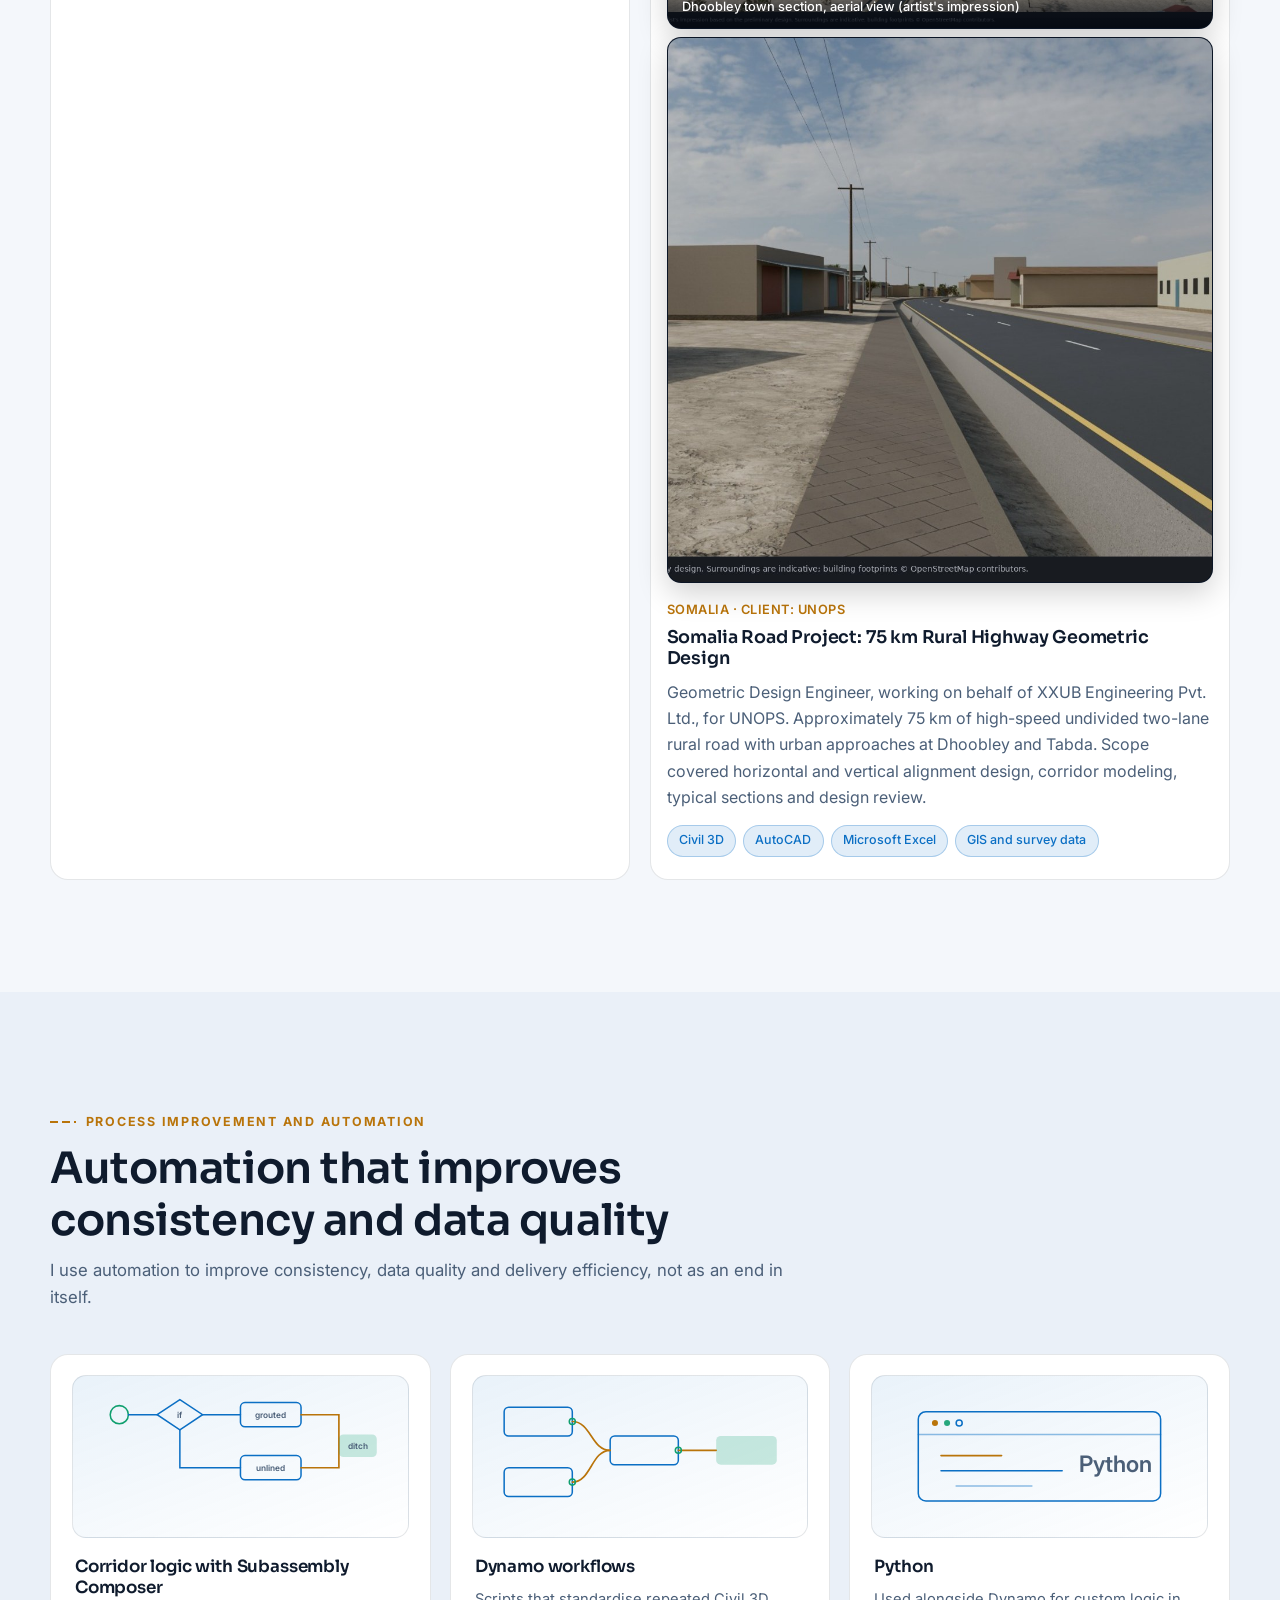
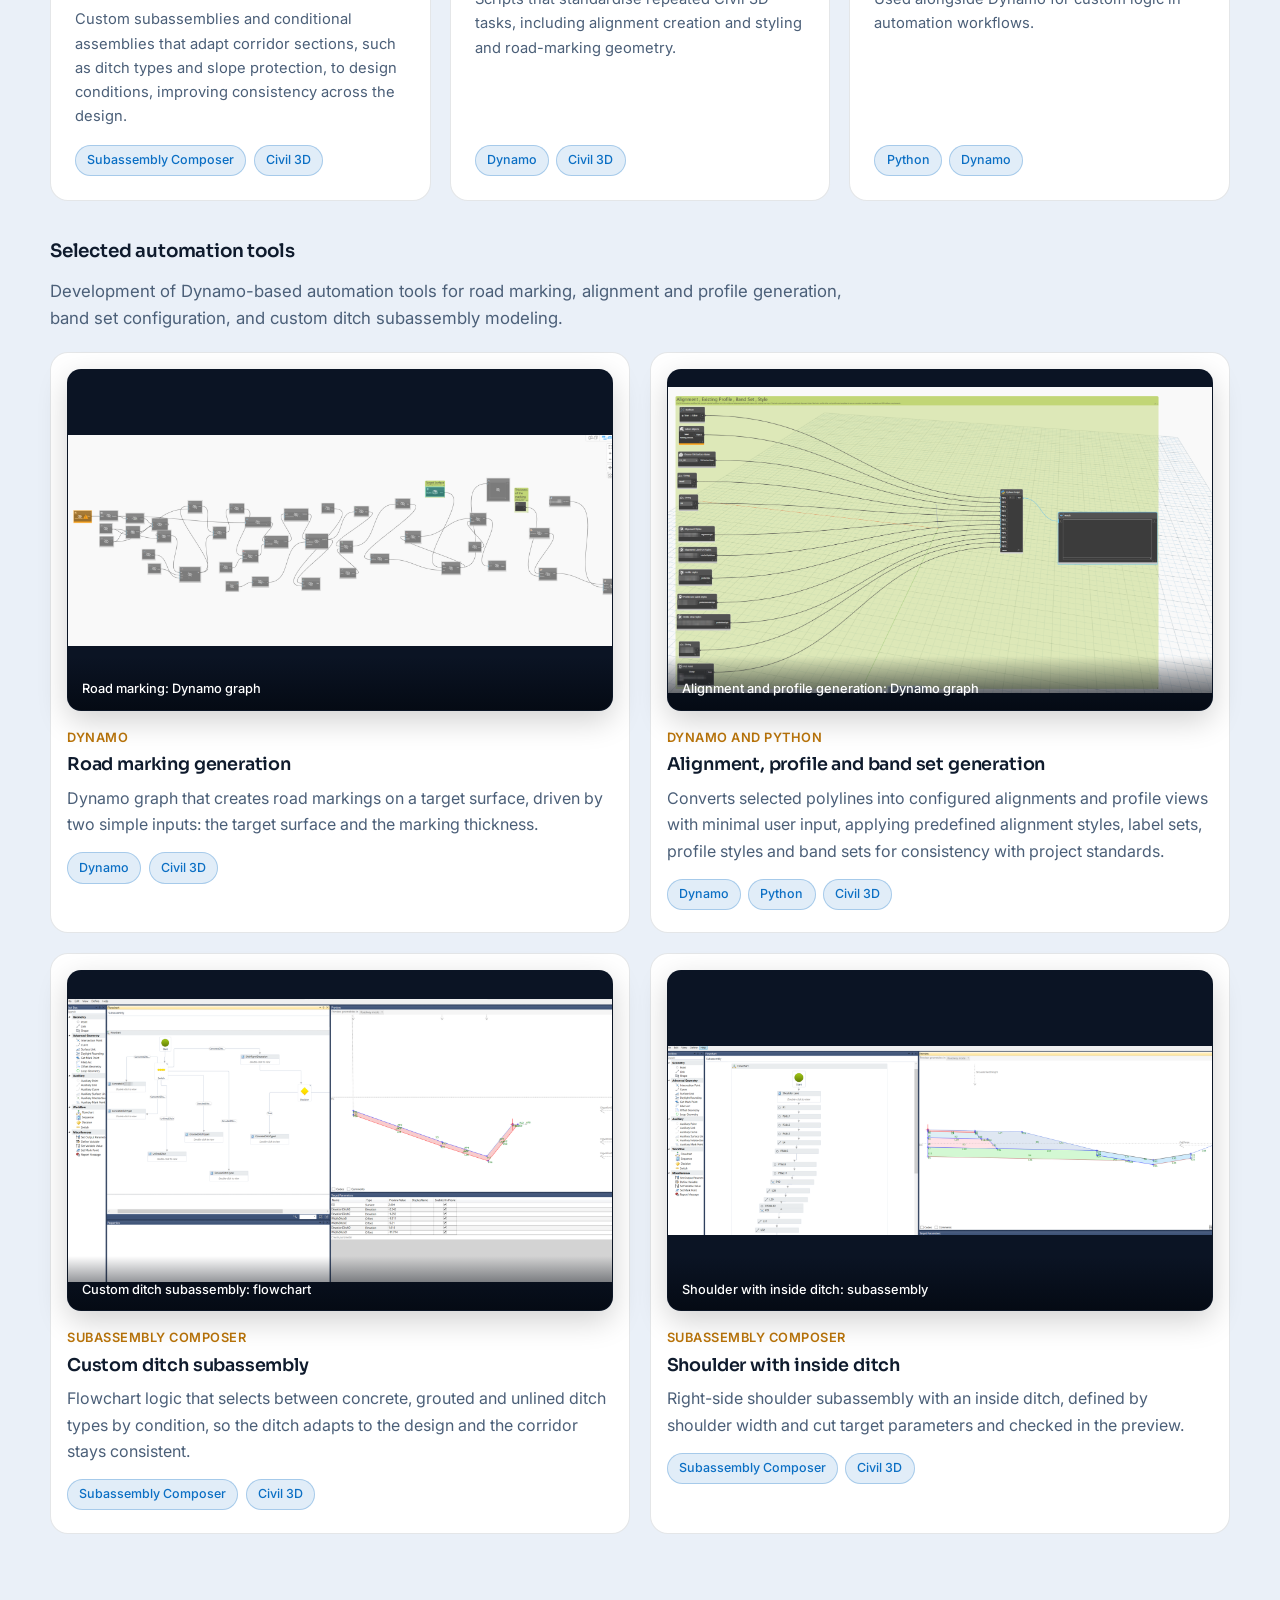
==== commit 1576754e: "Add files via upload" ====
--- a/index.html
+++ b/index.html
@@ -615,7 +615,7 @@
     <p class="legend reveal">Certificate numbers and QR codes are hidden on this page. Credential IDs are available on request.</p>
 
     <h3 class="sub-head reveal">Verified credentials</h3>
-    <div class="cert-shots reveal"><figure class="shot ar-4-3 fit-contain cert-shot" data-lightbox="certs" data-caption="PMP, valid to July 2030" tabindex="0" role="button" aria-label="Open certificate: PMP, valid to July 2030"><img src="assets/img/certs/PMP.jpg" alt="Certificate: PMP, valid to July 2030" loading="lazy" decoding="async"><figcaption>PMP, valid to July 2030</figcaption></figure><figure class="shot ar-4-3 fit-contain cert-shot" data-lightbox="certs" data-caption="CanBIM Foundations S4, 2025" tabindex="0" role="button" aria-label="Open certificate: CanBIM Foundations S4, 2025"><img src="assets/img/certs/CanBIM_S4.jpg" alt="Certificate: CanBIM Foundations S4, 2025" loading="lazy" decoding="async"><figcaption>CanBIM Foundations S4, 2025</figcaption></figure><figure class="shot ar-4-3 fit-contain cert-shot" data-lightbox="certs" data-caption="BSI Project Information Professional" tabindex="0" role="button" aria-label="Open certificate: BSI Project Information Professional"><img src="assets/img/certs/BSI_Project_Information_Professional.jpg" alt="Certificate: BSI Project Information Professional" loading="lazy" decoding="async"><figcaption>BSI Project Information Professional</figcaption></figure><figure class="shot ar-4-3 fit-contain cert-shot" data-lightbox="certs" data-caption="BSI Asset Information Professional" tabindex="0" role="button" aria-label="Open certificate: BSI Asset Information Professional"><img src="assets/img/certs/BSI_Asset_Information_Professional.jpg" alt="Certificate: BSI Asset Information Professional" loading="lazy" decoding="async"><figcaption>BSI Asset Information Professional</figcaption></figure></div>
+    <div class="cert-shots reveal"><figure class="shot ar-4-3 fit-contain cert-shot" data-lightbox="certs" data-caption="SCE registration, valid to March 2027" tabindex="0" role="button" aria-label="Open certificate: SCE registration, valid to March 2027"><img src="assets/img/certs/SCE_Registration.jpg" alt="Certificate: SCE registration, valid to March 2027" loading="lazy" decoding="async"><figcaption>SCE registration, valid to March 2027</figcaption></figure><figure class="shot ar-4-3 fit-contain cert-shot" data-lightbox="certs" data-caption="PMP, valid to July 2030" tabindex="0" role="button" aria-label="Open certificate: PMP, valid to July 2030"><img src="assets/img/certs/PMP.jpg" alt="Certificate: PMP, valid to July 2030" loading="lazy" decoding="async"><figcaption>PMP, valid to July 2030</figcaption></figure><figure class="shot ar-4-3 fit-contain cert-shot" data-lightbox="certs" data-caption="CanBIM Foundations S4, 2025" tabindex="0" role="button" aria-label="Open certificate: CanBIM Foundations S4, 2025"><img src="assets/img/certs/CanBIM_S4.jpg" alt="Certificate: CanBIM Foundations S4, 2025" loading="lazy" decoding="async"><figcaption>CanBIM Foundations S4, 2025</figcaption></figure><figure class="shot ar-4-3 fit-contain cert-shot" data-lightbox="certs" data-caption="BSI Project Information Professional" tabindex="0" role="button" aria-label="Open certificate: BSI Project Information Professional"><img src="assets/img/certs/BSI_Project_Information_Professional.jpg" alt="Certificate: BSI Project Information Professional" loading="lazy" decoding="async"><figcaption>BSI Project Information Professional</figcaption></figure><figure class="shot ar-4-3 fit-contain cert-shot" data-lightbox="certs" data-caption="BSI Asset Information Professional" tabindex="0" role="button" aria-label="Open certificate: BSI Asset Information Professional"><img src="assets/img/certs/BSI_Asset_Information_Professional.jpg" alt="Certificate: BSI Asset Information Professional" loading="lazy" decoding="async"><figcaption>BSI Asset Information Professional</figcaption></figure></div>
 
     <h3 class="sub-head reveal">Skills in action</h3>
     <div class="grid grid-3 skills-media reveal"><div class="skill-tile"><figure class="shot ar-4-3 fit-contain" data-lightbox="neom" data-caption="Civil 3D" tabindex="0" role="button" aria-label="Open image: Civil 3D"><img src="assets/img/projects/NEOM/C3.png" alt="Civil 3D" loading="lazy" decoding="async"><figcaption>Civil 3D</figcaption></figure><p class="muted">Civil 3D: roads, interchanges and utilities modelled from design to as-built.</p></div><div class="skill-tile"><figure class="shot ar-4-3 fit-contain redacted" data-lightbox="neom" data-caption="IFC and COBie handover (redacted)" tabindex="0" role="button" aria-label="Open image: IFC and COBie handover (redacted)"><img src="assets/img/projects/NEOM/COBIE%201.png" alt="IFC and COBie handover (redacted)" loading="lazy" decoding="async"><figcaption>IFC and COBie handover (redacted)</figcaption></figure><p class="muted">IFC and COBie: structured asset data prepared for owner handover.</p></div><div class="skill-tile"><figure class="shot ar-4-3 fit-cover" data-lightbox="neom" data-caption="Interchange delivery" tabindex="0" role="button" aria-label="Open image: Interchange delivery"><img src="assets/img/projects/NEOM/Neom%20Int.png" alt="Interchange delivery" loading="lazy" decoding="async"><figcaption>Interchange delivery</figcaption></figure><p class="muted">Federated coordination of interchanges, roads and utilities in one model.</p></div></div>
